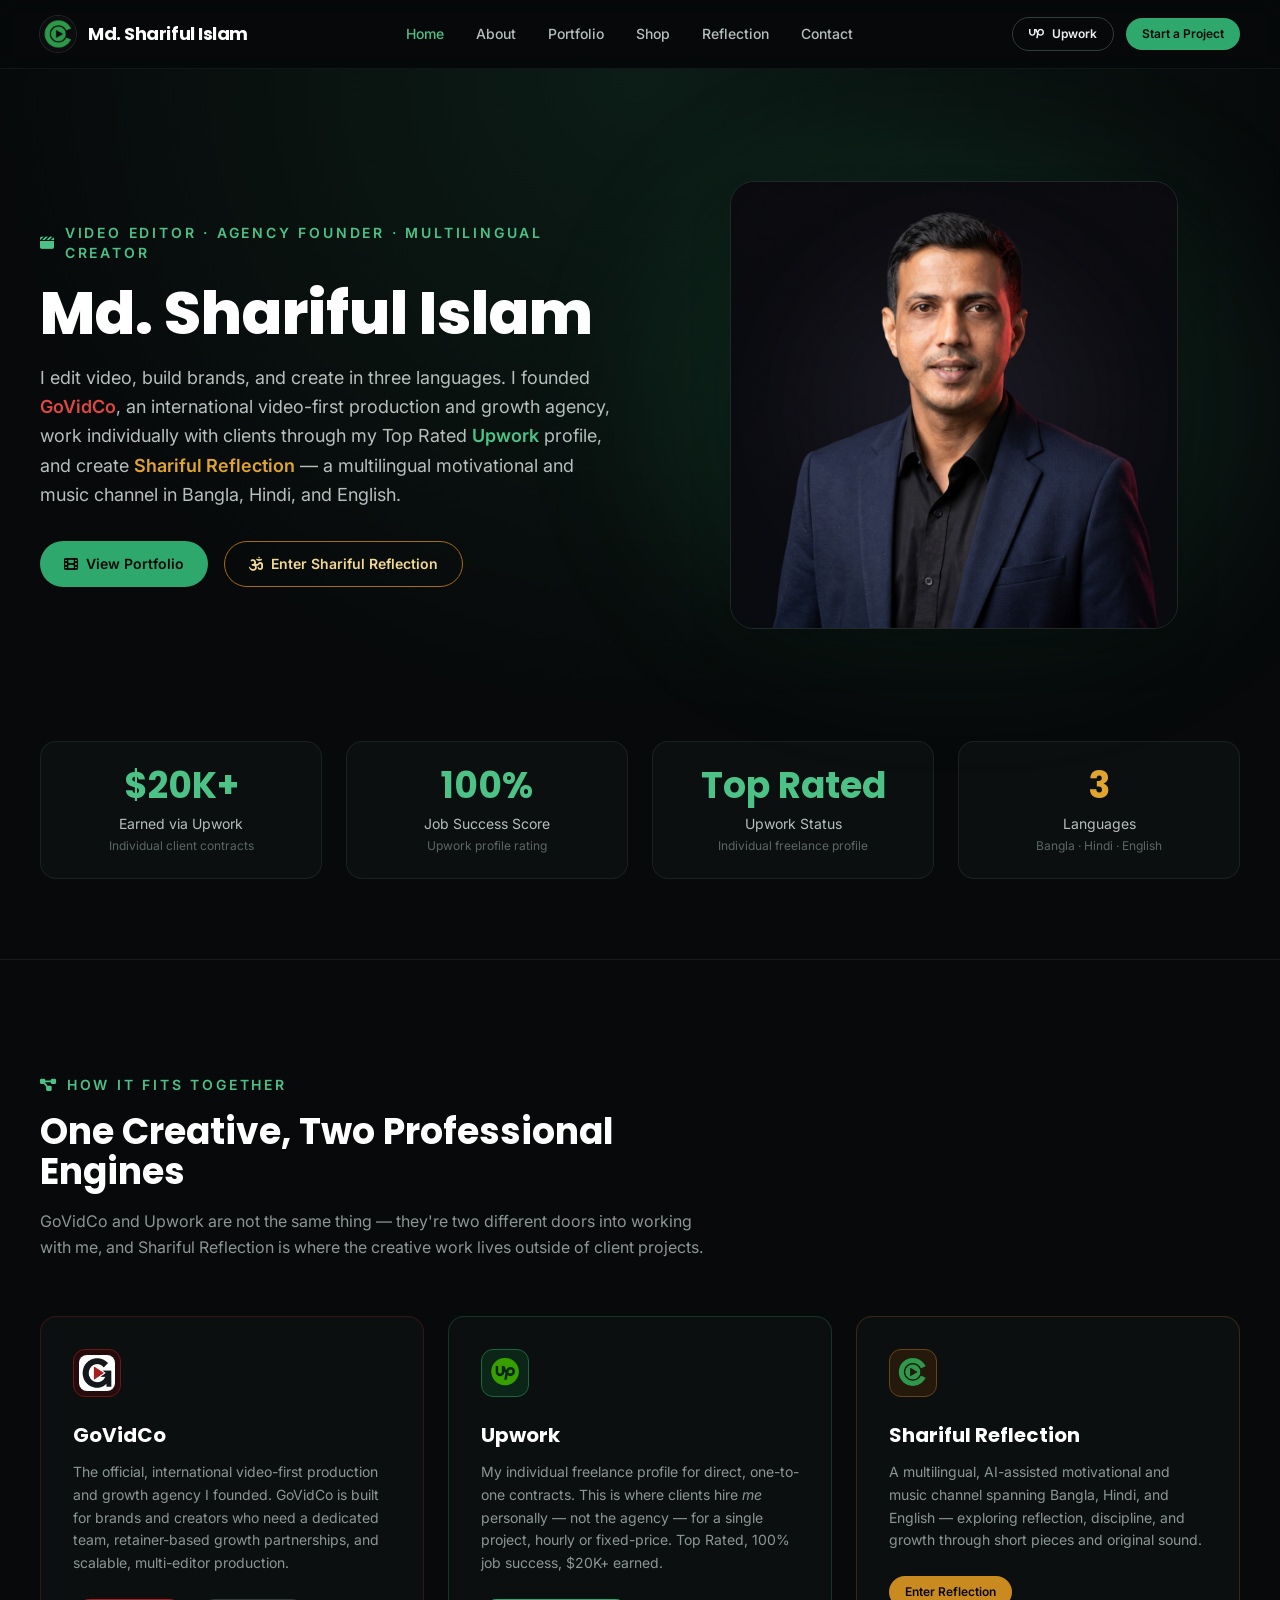
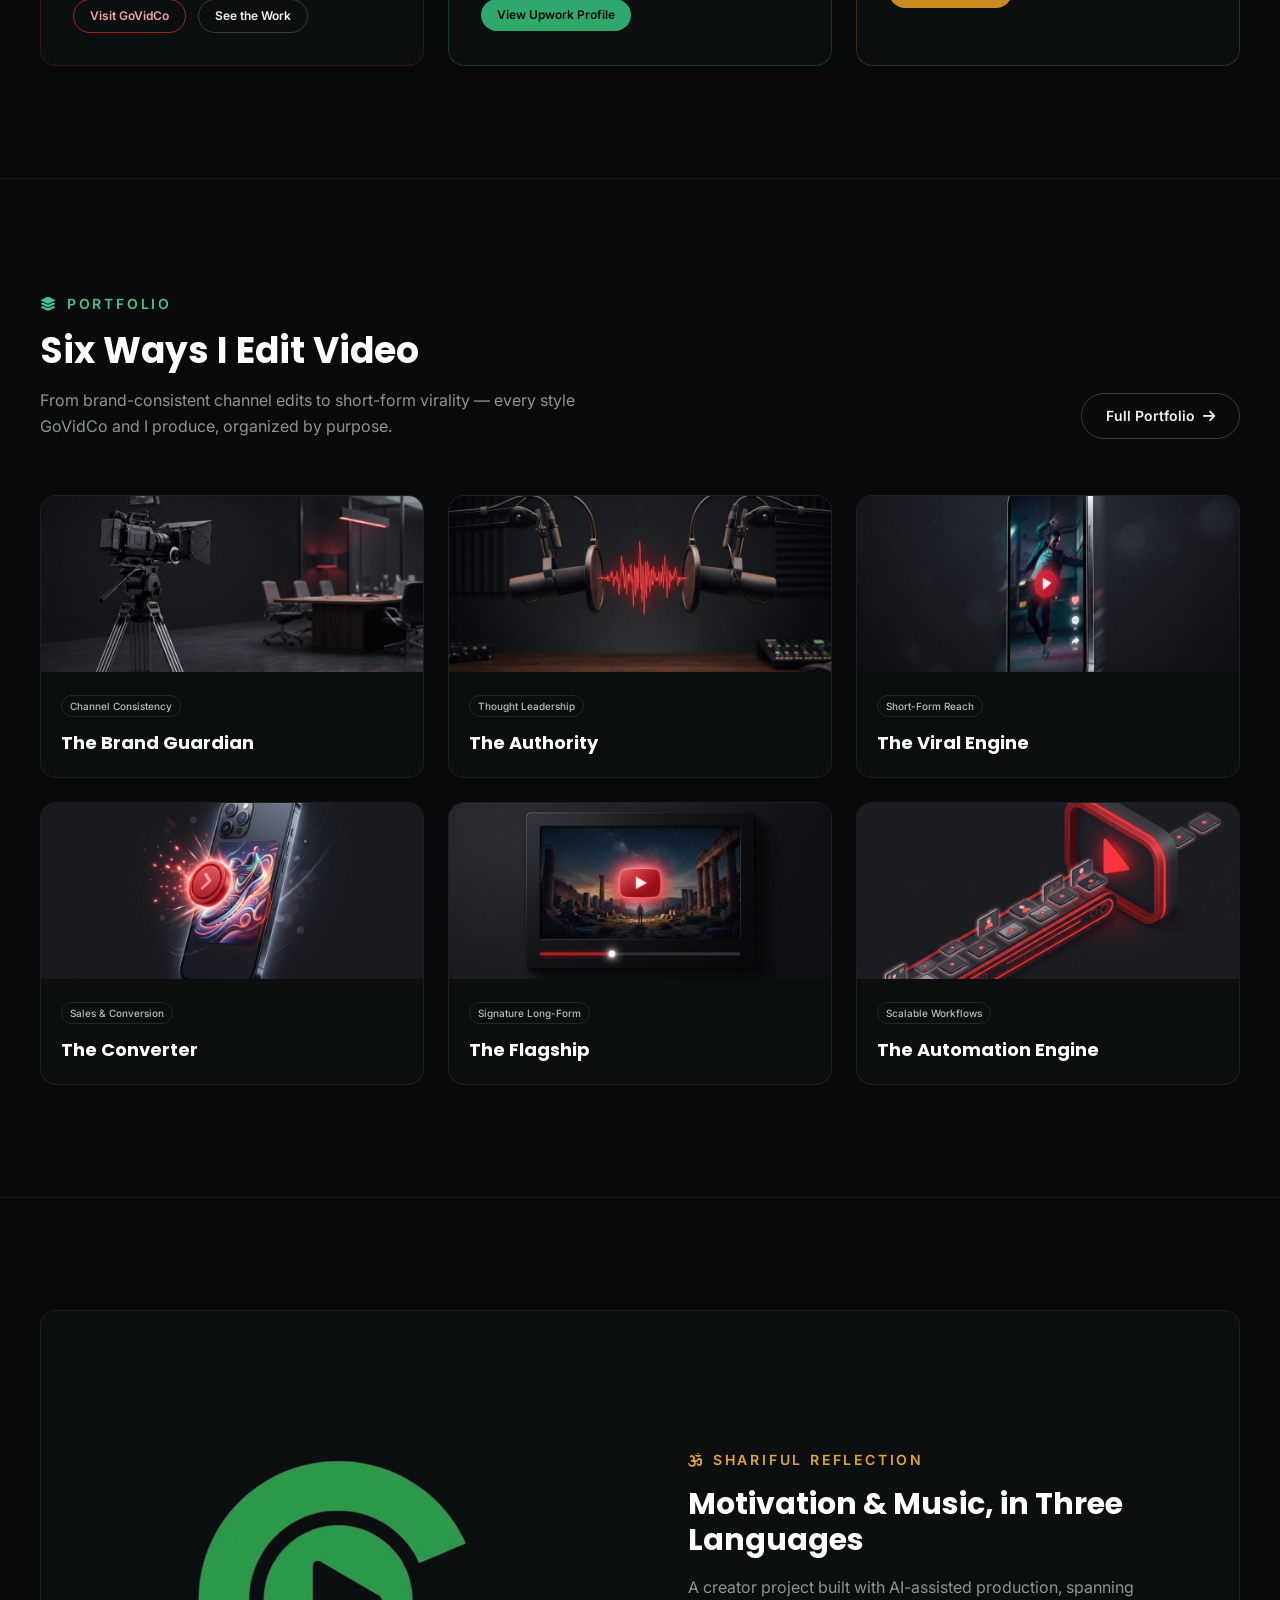
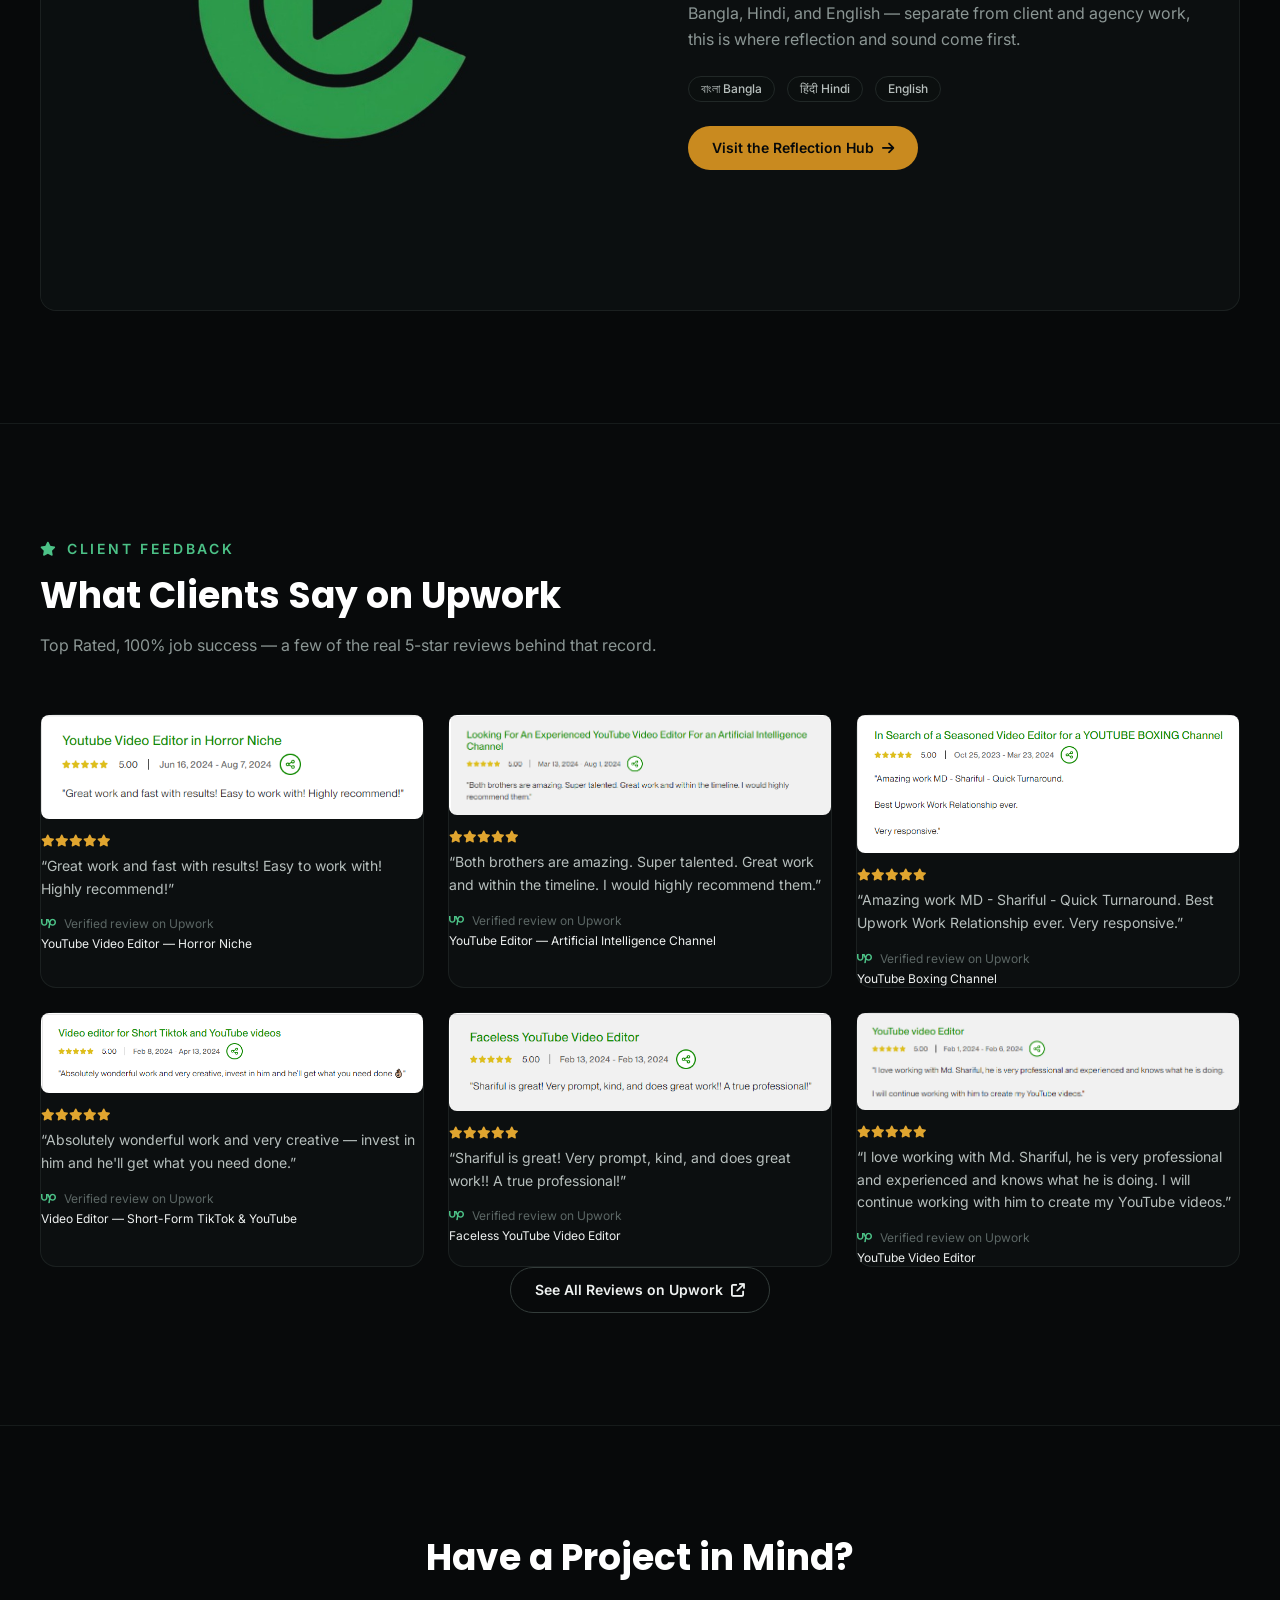
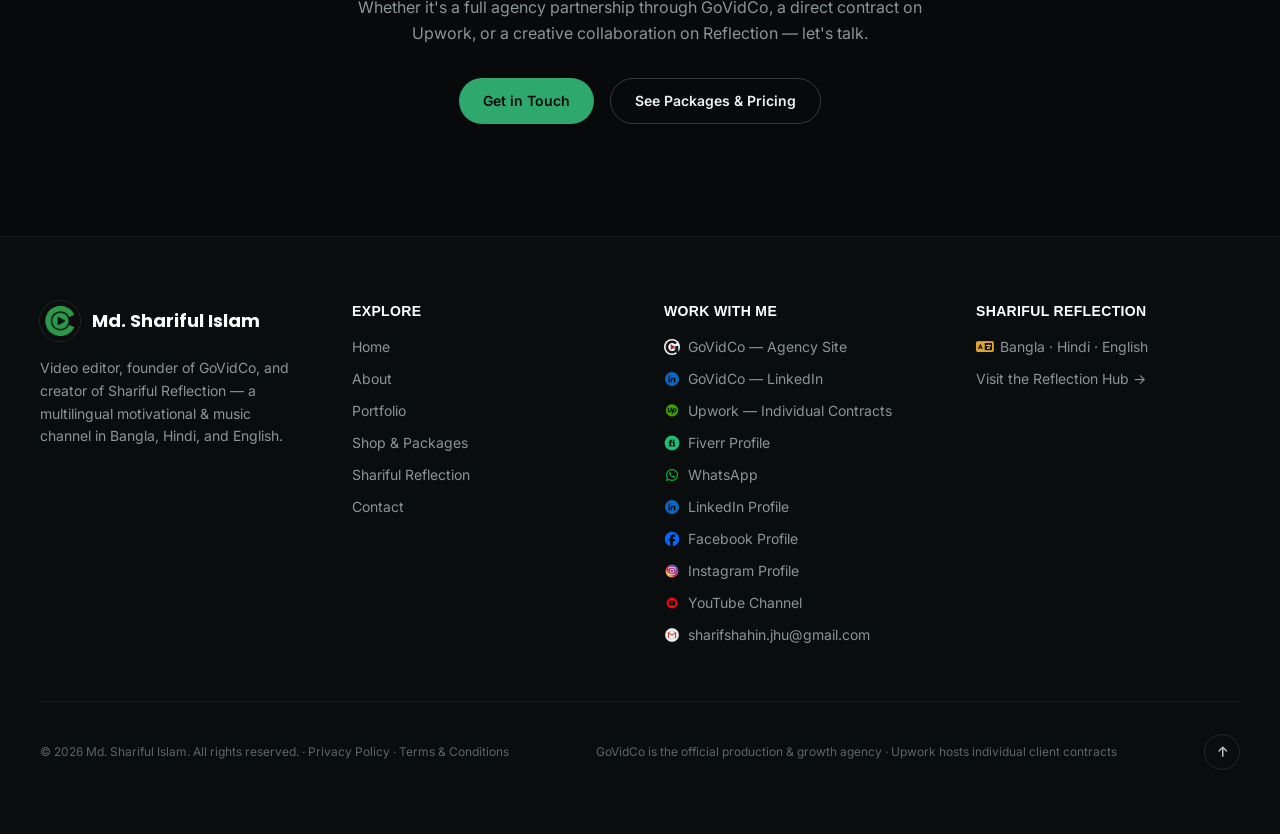
==== index.html @ a2e7eb33 "Initial commit" ====
<!DOCTYPE html>
<html lang="en" class="scroll-smooth">
<head>
<meta charset="UTF-8">
<meta name="viewport" content="width=device-width, initial-scale=1.0">
<title>Md. Shariful Islam &mdash; Video Editor, Founder of GoVidCo &amp; Creator of Shariful Reflection</title>
<meta name="description" content="Md. Shariful Islam is a video editor and founder of GoVidCo, an international video-first production and growth agency. Top Rated on Upwork for individual contracts, and creator of Shariful Reflection, a multilingual motivational and music channel in Bangla, Hindi, and English.">
<link rel="canonical" href="https://sharifulcuts.com/">

<!-- Open Graph -->
<meta property="og:type" content="website">
<meta property="og:title" content="Md. Shariful Islam &mdash; Video Editor, Founder of GoVidCo &amp; Creator of Shariful Reflection">
<meta property="og:description" content="Md. Shariful Islam is a video editor and founder of GoVidCo, an international video-first production and growth agency. Top Rated on Upwork for individual contracts, and creator of Shariful Reflection, a multilingual motivational and music channel in Bangla, Hindi, and English.">
<meta property="og:image" content="https://sharifulcuts.com/assets/img/og-image.jpg">
<meta property="og:url" content="https://sharifulcuts.com/">
<meta property="og:site_name" content="Md. Shariful Islam">

<!-- Twitter -->
<meta name="twitter:card" content="summary_large_image">
<meta name="twitter:title" content="Md. Shariful Islam &mdash; Video Editor, Founder of GoVidCo &amp; Creator of Shariful Reflection">
<meta name="twitter:description" content="Md. Shariful Islam is a video editor and founder of GoVidCo, an international video-first production and growth agency. Top Rated on Upwork for individual contracts, and creator of Shariful Reflection, a multilingual motivational and music channel in Bangla, Hindi, and English.">
<meta name="twitter:image" content="https://sharifulcuts.com/assets/img/og-image.jpg">

<!-- Favicons -->
<link rel="icon" href="assets/img/favicon.ico" sizes="any">
<link rel="icon" type="image/png" sizes="32x32" href="assets/img/favicon-32.png">
<link rel="icon" type="image/png" sizes="192x192" href="assets/img/mark-192.png">
<link rel="apple-touch-icon" sizes="180x180" href="assets/img/apple-touch-icon.png">
<link rel="manifest" href="assets/site.webmanifest">
<meta name="theme-color" content="#07090a">

<!-- Fonts -->
<link rel="preconnect" href="https://fonts.googleapis.com">
<link rel="preconnect" href="https://fonts.gstatic.com" crossorigin>
<link href="https://fonts.googleapis.com/css2?family=Poppins:wght@500;600;700;800&family=Inter:wght@400;500;600;700&family=Hind+Siliguri:wght@400;500;600;700&display=swap" rel="stylesheet">

<!-- Icons -->
<link rel="stylesheet" href="https://cdnjs.cloudflare.com/ajax/libs/font-awesome/6.5.2/css/all.min.css" integrity="sha512-SnH5WK+bZxgPHs44uWIX+LLJAJ9/2PkPKZ5QiAj6Ta86w+fsb2TkcmfRyVX3pv3l4mCWMcE0MP9DXQZKKtSKfQ==" crossorigin="anonymous" referrerpolicy="no-referrer">

<!-- Styles -->
<link rel="stylesheet" href="assets/css/style.css">

<!-- Structured data -->
<script type="application/ld+json">
{
  "@context": "https://schema.org",
  "@type": "Person",
  "name": "Md. Shariful Islam",
  "url": "https://sharifulcuts.com/",
  "image": "https://sharifulcuts.com/assets/img/profile-hero.jpg",
  "jobTitle": "Video Editor & Founder",
  "email": "mailto:sharifshahin.jhu@gmail.com",
  "sameAs": ["https://www.upwork.com/freelancers/~01e389eef945cdf1aa?mp_source=share", "https://govidco.com"],
  "worksFor": {
    "@type": "Organization",
    "name": "GoVidCo",
    "url": "https://govidco.com"
  }
}
</script>
</head>
<body class="">
<header class="sticky top-0 z-50 border-b border-ink-800/80 bg-ink-950/85 backdrop-blur">
  <nav class="container-page flex items-center justify-between py-4">
    <a href="index.html" class="flex items-center gap-3 group">
      <img src="assets/img/mark-nav.png" alt="Md. Shariful Islam mark" class="h-9 w-9 rounded-full ring-1 ring-ink-700 group-hover:ring-brand-400 transition">
      <span class="font-display font-bold text-lg text-white tracking-tight">Md. Shariful Islam</span>
    </a>
    <div class="hidden md:flex items-center gap-8">
        <a href="index.html" class="nav-link-active">Home</a>
        <a href="about.html" class="nav-link">About</a>
        <a href="cuts.html" class="nav-link">Portfolio</a>
        <a href="shop.html" class="nav-link">Shop</a>
        <a href="reflection.html" class="nav-link">Reflection</a>
        <a href="contact.html" class="nav-link">Contact</a>
    </div>
    <div class="hidden md:flex items-center gap-3">
      <a href="https://www.upwork.com/freelancers/~01e389eef945cdf1aa?mp_source=share" target="_blank" rel="noopener noreferrer" class="btn-outline !px-4 !py-2 text-xs">
        <i class="fa-brands fa-upwork"></i> Upwork
      </a>
      <a href="contact.html" class="btn-primary !px-4 !py-2 text-xs">Start a Project</a>
    </div>
    <button id="menu-toggle" type="button" aria-label="Toggle navigation menu" aria-expanded="false" class="md:hidden inline-flex items-center justify-center h-10 w-10 rounded-lg border border-ink-700 text-ink-200 hover:text-white hover:border-brand-400 transition">
      <i class="fa-solid fa-bars" id="menu-icon-open"></i>
      <i class="fa-solid fa-xmark hidden" id="menu-icon-close"></i>
    </button>
  </nav>
  <div id="mobile-menu" class="hidden md:hidden border-t border-ink-800 bg-ink-950 px-4 pb-4 pt-2 space-y-1">
          <a href="index.html" class="block px-4 py-3 rounded-lg bg-ink-800 text-brand-400 font-semibold">Home</a>
          <a href="about.html" class="block px-4 py-3 rounded-lg text-ink-100 hover:bg-ink-800 font-medium">About</a>
          <a href="cuts.html" class="block px-4 py-3 rounded-lg text-ink-100 hover:bg-ink-800 font-medium">Portfolio</a>
          <a href="shop.html" class="block px-4 py-3 rounded-lg text-ink-100 hover:bg-ink-800 font-medium">Shop</a>
          <a href="reflection.html" class="block px-4 py-3 rounded-lg text-ink-100 hover:bg-ink-800 font-medium">Reflection</a>
          <a href="contact.html" class="block px-4 py-3 rounded-lg text-ink-100 hover:bg-ink-800 font-medium">Contact</a>
    <a href="https://www.upwork.com/freelancers/~01e389eef945cdf1aa?mp_source=share" target="_blank" rel="noopener noreferrer" class="block px-4 py-3 rounded-lg text-ink-100 hover:bg-ink-800 font-medium"><i class="fa-brands fa-upwork mr-2"></i>Upwork Profile</a>
  </div>
</header>

<main>

<section class="relative overflow-hidden bg-grid-fade">
  <div class="container-page section-pad grid grid-cols-1 lg:grid-cols-2 gap-14 items-center">
    <div class="fade-up">
      <span class="eyebrow"><i class="fa-solid fa-clapperboard"></i> Video Editor &middot; Agency Founder &middot; Multilingual Creator</span>
      <h1 class="font-display text-4xl sm:text-5xl lg:text-6xl font-extrabold text-white mt-5 leading-tight">Md. Shariful Islam</h1>
      <p class="text-lg text-ink-300 mt-5 max-w-xl leading-relaxed">I edit video, build brands, and create in three languages. I founded <span class="text-crimson-400 font-semibold">GoVidCo</span>, an international video-first production and growth agency, work individually with clients through my Top Rated <span class="text-brand-400 font-semibold">Upwork</span> profile, and create <span class="text-gold-400 font-semibold">Shariful Reflection</span> &mdash; a multilingual motivational and music channel in Bangla, Hindi, and English.</p>
      <div class="flex flex-wrap gap-4 mt-8">
        <a href="cuts.html" class="btn-primary"><i class="fa-solid fa-film"></i> View Portfolio</a>
        <a href="reflection.html" class="btn-gold-outline"><i class="fa-solid fa-om"></i> Enter Shariful Reflection</a>
      </div>
    </div>
    <div class="relative fade-up">
      <div class="absolute -inset-6 bg-brand-500/10 blur-3xl rounded-full"></div>
      <img src="assets/img/profile-hero.jpg" alt="Portrait of Md. Shariful Islam" class="relative rounded-3xl border border-ink-700 w-full max-w-md mx-auto object-cover shadow-2xl">
    </div>
  </div>
  <div class="container-page pb-20">
    <div class="grid grid-cols-2 lg:grid-cols-4 gap-4 sm:gap-6">
      <div class="stat-tile">
  <p class="font-display text-3xl sm:text-4xl font-bold text-brand-400">$20K+</p>
  <p class="text-sm text-ink-300 mt-2">Earned via Upwork</p>
  <p class="text-xs text-ink-500 mt-1">Individual client contracts</p>
</div>
      <div class="stat-tile">
  <p class="font-display text-3xl sm:text-4xl font-bold text-brand-400">100%</p>
  <p class="text-sm text-ink-300 mt-2">Job Success Score</p>
  <p class="text-xs text-ink-500 mt-1">Upwork profile rating</p>
</div>
      <div class="stat-tile">
  <p class="font-display text-3xl sm:text-4xl font-bold text-brand-400">Top Rated</p>
  <p class="text-sm text-ink-300 mt-2">Upwork Status</p>
  <p class="text-xs text-ink-500 mt-1">Individual freelance profile</p>
</div>
      <div class="stat-tile">
  <p class="font-display text-3xl sm:text-4xl font-bold text-gold-400">3</p>
  <p class="text-sm text-ink-300 mt-2">Languages</p>
  <p class="text-xs text-ink-500 mt-1">Bangla &middot; Hindi &middot; English</p>
</div>
    </div>
  </div>
</section>

<section class="section-pad border-t border-ink-800">
  <div class="container-page">
    <div class="max-w-2xl mb-14">
      <span class="eyebrow"><i class="fa-solid fa-diagram-project"></i> How It Fits Together</span>
      <h2 class="font-display text-3xl sm:text-4xl font-bold text-white mt-4">One Creative, Two Professional Engines</h2>
      <p class="text-ink-400 mt-4 leading-relaxed">GoVidCo and Upwork are not the same thing &mdash; they're two different doors into working with me, and Shariful Reflection is where the creative work lives outside of client projects.</p>
    </div>
    <div class="grid grid-cols-1 lg:grid-cols-3 gap-6">
      <div class="card p-8 border-crimson-900/60 hover:border-crimson-600/60 transition">
        <div class="h-12 w-12 rounded-xl bg-crimson-950/70 border border-crimson-800 flex items-center justify-center mb-6 overflow-hidden"><img src="assets/img/icon-govidco.png" alt="GoVidCo" class="h-9 w-9 rounded-lg"></div>
        <h3 class="font-display text-xl font-bold text-white mb-3">GoVidCo</h3>
        <p class="text-sm text-ink-400 leading-relaxed mb-6">The official, international video-first production and growth agency I founded. GoVidCo is built for brands and creators who need a dedicated team, retainer-based growth partnerships, and scalable, multi-editor production.</p>
        <div class="flex flex-wrap gap-3">
          <a href="https://govidco.com" target="_blank" rel="noopener noreferrer" class="btn-crimson-outline !px-4 !py-2 text-xs">Visit GoVidCo</a>
          <a href="cuts.html" class="btn-outline !px-4 !py-2 text-xs">See the Work</a>
        </div>
      </div>
      <div class="card p-8 border-brand-900/60 hover:border-brand-600/60 transition">
        <div class="h-12 w-12 rounded-xl bg-brand-950/70 border border-brand-800 flex items-center justify-center mb-6 overflow-hidden"><img src="assets/img/social/upwork.png" alt="Upwork" class="h-9 w-9"></div>
        <h3 class="font-display text-xl font-bold text-white mb-3">Upwork</h3>
        <p class="text-sm text-ink-400 leading-relaxed mb-6">My individual freelance profile for direct, one-to-one contracts. This is where clients hire <em>me</em> personally &mdash; not the agency &mdash; for a single project, hourly or fixed-price. Top Rated, 100% job success, $20K+ earned.</p>
        <div class="flex flex-wrap gap-3">
          <a href="https://www.upwork.com/freelancers/~01e389eef945cdf1aa?mp_source=share" target="_blank" rel="noopener noreferrer" class="btn-primary !px-4 !py-2 text-xs">View Upwork Profile</a>
        </div>
      </div>
      <div class="card p-8 border-gold-900/60 hover:border-gold-600/60 transition">
        <div class="h-12 w-12 rounded-xl bg-gold-950/70 border border-gold-800 flex items-center justify-center mb-6 overflow-hidden"><img src="assets/img/social/reflection.png" alt="Shariful Reflection" class="h-9 w-9"></div>
        <h3 class="font-display text-xl font-bold text-white mb-3">Shariful Reflection</h3>
        <p class="text-sm text-ink-400 leading-relaxed mb-6">A multilingual, AI-assisted motivational and music channel spanning Bangla, Hindi, and English &mdash; exploring reflection, discipline, and growth through short pieces and original sound.</p>
        <div class="flex flex-wrap gap-3">
          <a href="reflection.html" class="btn-gold !px-4 !py-2 text-xs">Enter Reflection</a>
        </div>
      </div>
    </div>
  </div>
</section>

<section class="section-pad border-t border-ink-800 bg-ink-900/30">
  <div class="container-page">
    <div class="flex flex-col sm:flex-row sm:items-end sm:justify-between gap-6 mb-14">
      <div class="max-w-xl">
        <span class="eyebrow"><i class="fa-solid fa-layer-group"></i> Portfolio</span>
        <h2 class="font-display text-3xl sm:text-4xl font-bold text-white mt-4">Six Ways I Edit Video</h2>
        <p class="text-ink-400 mt-4 leading-relaxed">From brand-consistent channel edits to short-form virality &mdash; every style GoVidCo and I produce, organized by purpose.</p>
      </div>
      <a href="cuts.html" class="btn-outline w-fit">Full Portfolio <i class="fa-solid fa-arrow-right"></i></a>
    </div>
    <div class="grid grid-cols-1 sm:grid-cols-2 lg:grid-cols-3 gap-6">
      <a href="cuts.html#brand-guardian" class="card overflow-hidden group block">
  <div class="overflow-hidden">
    <img src="assets/img/thumb-brand-guardian.jpg" alt="The Brand Guardian" class="w-full h-44 object-cover group-hover:scale-105 transition duration-300" loading="lazy">
  </div>
  <div class="p-5">
    <span class="badge !py-0.5 !px-2 text-[10px] mb-3">Channel Consistency</span>
    <h3 class="font-display text-lg font-bold text-white group-hover:text-brand-400 transition">The Brand Guardian</h3>
  </div>
</a>
<a href="cuts.html#authority" class="card overflow-hidden group block">
  <div class="overflow-hidden">
    <img src="assets/img/thumb-authority.jpg" alt="The Authority" class="w-full h-44 object-cover group-hover:scale-105 transition duration-300" loading="lazy">
  </div>
  <div class="p-5">
    <span class="badge !py-0.5 !px-2 text-[10px] mb-3">Thought Leadership</span>
    <h3 class="font-display text-lg font-bold text-white group-hover:text-brand-400 transition">The Authority</h3>
  </div>
</a>
<a href="cuts.html#viral-engine" class="card overflow-hidden group block">
  <div class="overflow-hidden">
    <img src="assets/img/thumb-viral-engine.jpg" alt="The Viral Engine" class="w-full h-44 object-cover group-hover:scale-105 transition duration-300" loading="lazy">
  </div>
  <div class="p-5">
    <span class="badge !py-0.5 !px-2 text-[10px] mb-3">Short-Form Reach</span>
    <h3 class="font-display text-lg font-bold text-white group-hover:text-brand-400 transition">The Viral Engine</h3>
  </div>
</a>
<a href="cuts.html#converter" class="card overflow-hidden group block">
  <div class="overflow-hidden">
    <img src="assets/img/thumb-converter.jpg" alt="The Converter" class="w-full h-44 object-cover group-hover:scale-105 transition duration-300" loading="lazy">
  </div>
  <div class="p-5">
    <span class="badge !py-0.5 !px-2 text-[10px] mb-3">Sales &amp; Conversion</span>
    <h3 class="font-display text-lg font-bold text-white group-hover:text-brand-400 transition">The Converter</h3>
  </div>
</a>
<a href="cuts.html#flagship" class="card overflow-hidden group block">
  <div class="overflow-hidden">
    <img src="assets/img/thumb-flagship.jpg" alt="The Flagship" class="w-full h-44 object-cover group-hover:scale-105 transition duration-300" loading="lazy">
  </div>
  <div class="p-5">
    <span class="badge !py-0.5 !px-2 text-[10px] mb-3">Signature Long-Form</span>
    <h3 class="font-display text-lg font-bold text-white group-hover:text-brand-400 transition">The Flagship</h3>
  </div>
</a>
<a href="cuts.html#automation-engine" class="card overflow-hidden group block">
  <div class="overflow-hidden">
    <img src="assets/img/thumb-automation-engine.jpg" alt="The Automation Engine" class="w-full h-44 object-cover group-hover:scale-105 transition duration-300" loading="lazy">
  </div>
  <div class="p-5">
    <span class="badge !py-0.5 !px-2 text-[10px] mb-3">Scalable Workflows</span>
    <h3 class="font-display text-lg font-bold text-white group-hover:text-brand-400 transition">The Automation Engine</h3>
  </div>
</a>
    </div>
  </div>
</section>

<section class="section-pad border-t border-ink-800">
  <div class="container-page">
    <div class="card overflow-hidden grid grid-cols-1 lg:grid-cols-2">
      <img src="assets/img/reflection-mark.jpg" alt="Shariful Reflection" class="w-full h-72 lg:h-full object-cover">
      <div class="p-8 sm:p-12 flex flex-col justify-center">
        <span class="eyebrow text-gold-400"><i class="fa-solid fa-om"></i> Shariful Reflection</span>
        <h2 class="font-display text-2xl sm:text-3xl font-bold text-white mt-4 mb-4">Motivation &amp; Music, in Three Languages</h2>
        <p class="text-ink-400 leading-relaxed mb-6">A creator project built with AI-assisted production, spanning Bangla, Hindi, and English &mdash; separate from client and agency work, this is where reflection and sound come first.</p>
        <div class="flex flex-wrap gap-3 mb-6">
          <span class="badge">বাংলা Bangla</span>
          <span class="badge">हिंदी Hindi</span>
          <span class="badge">English</span>
        </div>
        <a href="reflection.html" class="btn-gold w-fit">Visit the Reflection Hub <i class="fa-solid fa-arrow-right"></i></a>
      </div>
    </div>
  </div>
</section>

<section class="section-pad border-t border-ink-800 bg-ink-900/30">
  <div class="container-page">
    <div class="max-w-2xl mb-14">
      <span class="eyebrow"><i class="fa-solid fa-star"></i> Client Feedback</span>
      <h2 class="font-display text-3xl sm:text-4xl font-bold text-white mt-4">What Clients Say on Upwork</h2>
      <p class="text-ink-400 mt-4 leading-relaxed">Top Rated, 100% job success &mdash; a few of the real 5-star reviews behind that record.</p>
    </div>
    <div class="grid grid-cols-1 sm:grid-cols-2 lg:grid-cols-3 gap-6">
      <div class="card p-4">
        <div class="bg-white rounded-lg p-3 h-36 sm:h-40 flex items-center justify-center overflow-hidden">
          <img src="assets/img/reviews/review-horror-niche.png" alt="5-star Upwork review for &quot;YouTube Video Editor in Horror Niche&quot;: Great work and fast with results! Easy to work with! Highly recommend!" class="max-w-full max-h-full object-contain" loading="lazy">
        </div>
        <div class="flex items-center gap-1 text-gold-400 text-xs mt-4 mb-2" aria-label="5 out of 5 stars"><i class="fa-solid fa-star"></i><i class="fa-solid fa-star"></i><i class="fa-solid fa-star"></i><i class="fa-solid fa-star"></i><i class="fa-solid fa-star"></i></div>
        <p class="text-sm text-ink-300 leading-relaxed mb-3">&ldquo;Great work and fast with results! Easy to work with! Highly recommend!&rdquo;</p>
        <p class="flex items-center gap-2 mt-4 text-xs text-ink-500"><i class="fa-brands fa-upwork text-brand-400"></i> Verified review on Upwork</p>
        <p class="text-xs text-ink-600 mt-1">YouTube Video Editor &mdash; Horror Niche</p>
      </div>
      <div class="card p-4">
        <div class="bg-white rounded-lg p-3 h-36 sm:h-40 flex items-center justify-center overflow-hidden">
          <img src="assets/img/reviews/review-ai-channel.png" alt="5-star Upwork review for an AI YouTube channel editing job: Both brothers are amazing, super talented, great work within the timeline." class="max-w-full max-h-full object-contain" loading="lazy">
        </div>
        <div class="flex items-center gap-1 text-gold-400 text-xs mt-4 mb-2" aria-label="5 out of 5 stars"><i class="fa-solid fa-star"></i><i class="fa-solid fa-star"></i><i class="fa-solid fa-star"></i><i class="fa-solid fa-star"></i><i class="fa-solid fa-star"></i></div>
        <p class="text-sm text-ink-300 leading-relaxed mb-3">&ldquo;Both brothers are amazing. Super talented. Great work and within the timeline. I would highly recommend them.&rdquo;</p>
        <p class="flex items-center gap-2 mt-4 text-xs text-ink-500"><i class="fa-brands fa-upwork text-brand-400"></i> Verified review on Upwork</p>
        <p class="text-xs text-ink-600 mt-1">YouTube Editor &mdash; Artificial Intelligence Channel</p>
      </div>
      <div class="card p-4">
        <div class="bg-white rounded-lg p-3 h-36 sm:h-40 flex items-center justify-center overflow-hidden">
          <img src="assets/img/reviews/review-boxing.png" alt="5-star Upwork review for a YouTube boxing channel: Amazing work, quick turnaround, best Upwork work relationship ever, very responsive." class="max-w-full max-h-full object-contain" loading="lazy">
        </div>
        <div class="flex items-center gap-1 text-gold-400 text-xs mt-4 mb-2" aria-label="5 out of 5 stars"><i class="fa-solid fa-star"></i><i class="fa-solid fa-star"></i><i class="fa-solid fa-star"></i><i class="fa-solid fa-star"></i><i class="fa-solid fa-star"></i></div>
        <p class="text-sm text-ink-300 leading-relaxed mb-3">&ldquo;Amazing work MD - Shariful - Quick Turnaround. Best Upwork Work Relationship ever. Very responsive.&rdquo;</p>
        <p class="flex items-center gap-2 mt-4 text-xs text-ink-500"><i class="fa-brands fa-upwork text-brand-400"></i> Verified review on Upwork</p>
        <p class="text-xs text-ink-600 mt-1">YouTube Boxing Channel</p>
      </div>
      <div class="card p-4">
        <div class="bg-white rounded-lg p-3 h-36 sm:h-40 flex items-center justify-center overflow-hidden">
          <img src="assets/img/reviews/review-tiktok-shorts.png" alt="5-star Upwork review for short-form TikTok and YouTube video editing: Absolutely wonderful work and very creative." class="max-w-full max-h-full object-contain" loading="lazy">
        </div>
        <div class="flex items-center gap-1 text-gold-400 text-xs mt-4 mb-2" aria-label="5 out of 5 stars"><i class="fa-solid fa-star"></i><i class="fa-solid fa-star"></i><i class="fa-solid fa-star"></i><i class="fa-solid fa-star"></i><i class="fa-solid fa-star"></i></div>
        <p class="text-sm text-ink-300 leading-relaxed mb-3">&ldquo;Absolutely wonderful work and very creative — invest in him and he'll get what you need done.&rdquo;</p>
        <p class="flex items-center gap-2 mt-4 text-xs text-ink-500"><i class="fa-brands fa-upwork text-brand-400"></i> Verified review on Upwork</p>
        <p class="text-xs text-ink-600 mt-1">Video Editor &mdash; Short-Form TikTok &amp; YouTube</p>
      </div>
      <div class="card p-4">
        <div class="bg-white rounded-lg p-3 h-36 sm:h-40 flex items-center justify-center overflow-hidden">
          <img src="assets/img/reviews/review-faceless.png" alt="5-star Upwork review for a faceless YouTube video editing job: Very prompt, kind, and does great work, a true professional." class="max-w-full max-h-full object-contain" loading="lazy">
        </div>
        <div class="flex items-center gap-1 text-gold-400 text-xs mt-4 mb-2" aria-label="5 out of 5 stars"><i class="fa-solid fa-star"></i><i class="fa-solid fa-star"></i><i class="fa-solid fa-star"></i><i class="fa-solid fa-star"></i><i class="fa-solid fa-star"></i></div>
        <p class="text-sm text-ink-300 leading-relaxed mb-3">&ldquo;Shariful is great! Very prompt, kind, and does great work!! A true professional!&rdquo;</p>
        <p class="flex items-center gap-2 mt-4 text-xs text-ink-500"><i class="fa-brands fa-upwork text-brand-400"></i> Verified review on Upwork</p>
        <p class="text-xs text-ink-600 mt-1">Faceless YouTube Video Editor</p>
      </div>
      <div class="card p-4">
        <div class="bg-white rounded-lg p-3 h-36 sm:h-40 flex items-center justify-center overflow-hidden">
          <img src="assets/img/reviews/review-love-working.png" alt="5-star Upwork review: I love working with Md. Shariful, very professional and experienced, will continue working with him." class="max-w-full max-h-full object-contain" loading="lazy">
        </div>
        <div class="flex items-center gap-1 text-gold-400 text-xs mt-4 mb-2" aria-label="5 out of 5 stars"><i class="fa-solid fa-star"></i><i class="fa-solid fa-star"></i><i class="fa-solid fa-star"></i><i class="fa-solid fa-star"></i><i class="fa-solid fa-star"></i></div>
        <p class="text-sm text-ink-300 leading-relaxed mb-3">&ldquo;I love working with Md. Shariful, he is very professional and experienced and knows what he is doing. I will continue working with him to create my YouTube videos.&rdquo;</p>
        <p class="flex items-center gap-2 mt-4 text-xs text-ink-500"><i class="fa-brands fa-upwork text-brand-400"></i> Verified review on Upwork</p>
        <p class="text-xs text-ink-600 mt-1">YouTube Video Editor</p>
      </div>
    </div>
    <div class="mt-10 text-center">
      <a href="https://www.upwork.com/freelancers/~01e389eef945cdf1aa?mp_source=share" target="_blank" rel="noopener noreferrer" class="btn-outline">See All Reviews on Upwork <i class="fa-solid fa-arrow-up-right-from-square"></i></a>
    </div>
  </div>
</section>

<section class="section-pad border-t border-ink-800">
  <div class="container-page text-center max-w-2xl mx-auto">
    <h2 class="font-display text-3xl sm:text-4xl font-bold text-white mb-4">Have a Project in Mind?</h2>
    <p class="text-ink-400 leading-relaxed mb-8">Whether it's a full agency partnership through GoVidCo, a direct contract on Upwork, or a creative collaboration on Reflection &mdash; let's talk.</p>
    <div class="flex flex-wrap justify-center gap-4">
      <a href="contact.html" class="btn-primary">Get in Touch</a>
      <a href="shop.html" class="btn-outline">See Packages &amp; Pricing</a>
    </div>
  </div>
</section>

</main>
<footer class="border-t border-ink-800 bg-ink-900/60">
  <div class="container-page section-pad !py-16">
    <div class="grid grid-cols-1 md:grid-cols-4 gap-12">
      <div class="md:col-span-1">
        <a href="index.html" class="flex items-center gap-3 mb-4">
          <img src="assets/img/mark-nav.png" alt="Md. Shariful Islam mark" class="h-10 w-10 rounded-full ring-1 ring-ink-700">
          <span class="font-display font-bold text-lg text-white">Md. Shariful Islam</span>
        </a>
        <p class="text-sm text-ink-400 leading-relaxed">Video editor, founder of GoVidCo, and creator of Shariful Reflection &mdash; a multilingual motivational &amp; music channel in Bangla, Hindi, and English.</p>
      </div>
      <div>
        <h4 class="text-sm font-semibold text-white tracking-wide uppercase mb-4">Explore</h4>
        <ul class="space-y-3 text-sm text-ink-400">
          <li><a href="index.html" class="hover:text-brand-400 transition">Home</a></li>
          <li><a href="about.html" class="hover:text-brand-400 transition">About</a></li>
          <li><a href="cuts.html" class="hover:text-brand-400 transition">Portfolio</a></li>
          <li><a href="shop.html" class="hover:text-brand-400 transition">Shop &amp; Packages</a></li>
          <li><a href="reflection.html" class="hover:text-brand-400 transition">Shariful Reflection</a></li>
          <li><a href="contact.html" class="hover:text-brand-400 transition">Contact</a></li>
        </ul>
      </div>
      <div>
        <h4 class="text-sm font-semibold text-white tracking-wide uppercase mb-4">Work With Me</h4>
        <ul class="space-y-3 text-sm text-ink-400">
          <li><a href="https://govidco.com" target="_blank" rel="noopener noreferrer" class="hover:text-crimson-400 transition flex items-center gap-2"><img src="assets/img/icon-govidco.png" alt="GoVidCo" class="w-4 rounded-lg">GoVidCo &mdash; Agency Site</a></li>
          <li><a href="https://www.linkedin.com/company/go-vidco" target="_blank" rel="noopener noreferrer" class="hover:text-crimson-400 transition flex items-center gap-2"><img src="assets/img/social/linkedin.png" alt="LinkedIn" class="w-4">GoVidCo &mdash; LinkedIn</a></li>
          <li><a href="https://www.upwork.com/freelancers/~01e389eef945cdf1aa?mp_source=share" target="_blank" rel="noopener noreferrer" class="hover:text-brand-400 transition flex items-center gap-2"><img src="assets/img/social/upwork.png" alt="Upwork" class="w-4">Upwork &mdash; Individual Contracts</a></li>
          <li><a href="https://www.fiverr.com/sharif_shahin" target="_blank" rel="noopener noreferrer" class="hover:text-brand-400 transition flex items-center gap-2"><img src="assets/img/social/fiverr.png" alt="Fiverr" class="w-4">Fiverr Profile</a></li>
          <li><a href="https://wa.me/8801797861891" target="_blank" rel="noopener noreferrer" class="hover:text-brand-400 transition flex items-center gap-2"><img src="assets/img/social/whatsapp.png" alt="WhatsApp" class="w-4">WhatsApp</a></li>
          <li><a href="https://www.linkedin.com/in/sharif-govidco" target="_blank" rel="noopener noreferrer" class="hover:text-brand-400 transition flex items-center gap-2"><img src="assets/img/social/linkedin.png" alt="LinkedIn" class="w-4">LinkedIn Profile</a></li>
          <li><a href="https://www.facebook.com/md.shariful.islam.377011/" target="_blank" rel="noopener noreferrer" class="hover:text-brand-400 transition flex items-center gap-2"><img src="assets/img/social/facebook.png" alt="Facebook" class="w-4">Facebook Profile</a></li>
          <li><a href="https://www.instagram.com/sharifshahin2025" target="_blank" rel="noopener noreferrer" class="hover:text-brand-400 transition flex items-center gap-2"><img src="assets/img/social/instagram.png" alt="Instagram" class="w-4">Instagram Profile</a></li>
          <li><a href="https://www.youtube.com/@sharifshahin1485" target="_blank" rel="noopener noreferrer" class="hover:text-brand-400 transition flex items-center gap-2"><img src="assets/img/social/youtube.png" alt="YouTube" class="w-4">YouTube Channel</a></li>
          <li><a href="mailto:sharifshahin.jhu@gmail.com" class="hover:text-brand-400 transition flex items-center gap-2"><img src="assets/img/social/gmail.png" alt="Gmail" class="w-4">sharifshahin.jhu@gmail.com</a></li>
        </ul>
      </div>
      <div>
        <h4 class="text-sm font-semibold text-white tracking-wide uppercase mb-4">Shariful Reflection</h4>
        <ul class="space-y-3 text-sm text-ink-400">
          <li class="flex items-center gap-2"><i class="fa-solid fa-language w-4 text-gold-400"></i>Bangla &middot; Hindi &middot; English</li>
          <li><a href="reflection.html" class="hover:text-gold-400 transition">Visit the Reflection Hub &rarr;</a></li>
        </ul>
      </div>
    </div>
    <div class="mt-14 pt-8 border-t border-ink-800 flex flex-col sm:flex-row items-center justify-between gap-4">
      <p class="text-xs text-ink-500">&copy; <span id="year">2026</span> Md. Shariful Islam. All rights reserved. &middot; <a href="privacy.html" class="hover:text-brand-400 transition">Privacy Policy</a> &middot; <a href="terms.html" class="hover:text-brand-400 transition">Terms &amp; Conditions</a></p>
      <div class="flex items-center gap-4 text-ink-500">
        <span class="text-xs">GoVidCo is the official production &amp; growth agency &middot; Upwork hosts individual client contracts</span>
      </div>
      <button id="back-to-top" type="button" aria-label="Back to top" class="h-9 w-9 rounded-full border border-ink-700 flex items-center justify-center text-ink-300 hover:text-brand-400 hover:border-brand-400 transition">
        <i class="fa-solid fa-arrow-up text-xs"></i>
      </button>
    </div>
  </div>
</footer>
<script src="assets/js/main.js"></script>

<!-- Cloudflare Web Analytics: cookie-free, no PII collected.
     Replace YOUR_CF_BEACON_TOKEN below with the token Cloudflare gives you
     after adding this site under Analytics & Logs -> Web Analytics. -->
<script defer src='https://static.cloudflareinsights.com/beacon.min.js' data-cf-beacon='{"token": "YOUR_CF_BEACON_TOKEN"}'></script>

</body>
</html>
---- assets/css/style.css ----
*,:after,:before{--tw-border-spacing-x:0;--tw-border-spacing-y:0;--tw-translate-x:0;--tw-translate-y:0;--tw-rotate:0;--tw-skew-x:0;--tw-skew-y:0;--tw-scale-x:1;--tw-scale-y:1;--tw-pan-x: ;--tw-pan-y: ;--tw-pinch-zoom: ;--tw-scroll-snap-strictness:proximity;--tw-gradient-from-position: ;--tw-gradient-via-position: ;--tw-gradient-to-position: ;--tw-ordinal: ;--tw-slashed-zero: ;--tw-numeric-figure: ;--tw-numeric-spacing: ;--tw-numeric-fraction: ;--tw-ring-inset: ;--tw-ring-offset-width:0px;--tw-ring-offset-color:#fff;--tw-ring-color:rgba(59,130,246,.5);--tw-ring-offset-shadow:0 0 #0000;--tw-ring-shadow:0 0 #0000;--tw-shadow:0 0 #0000;--tw-shadow-colored:0 0 #0000;--tw-blur: ;--tw-brightness: ;--tw-contrast: ;--tw-grayscale: ;--tw-hue-rotate: ;--tw-invert: ;--tw-saturate: ;--tw-sepia: ;--tw-drop-shadow: ;--tw-backdrop-blur: ;--tw-backdrop-brightness: ;--tw-backdrop-contrast: ;--tw-backdrop-grayscale: ;--tw-backdrop-hue-rotate: ;--tw-backdrop-invert: ;--tw-backdrop-opacity: ;--tw-backdrop-saturate: ;--tw-backdrop-sepia: ;--tw-contain-size: ;--tw-contain-layout: ;--tw-contain-paint: ;--tw-contain-style: }::backdrop{--tw-border-spacing-x:0;--tw-border-spacing-y:0;--tw-translate-x:0;--tw-translate-y:0;--tw-rotate:0;--tw-skew-x:0;--tw-skew-y:0;--tw-scale-x:1;--tw-scale-y:1;--tw-pan-x: ;--tw-pan-y: ;--tw-pinch-zoom: ;--tw-scroll-snap-strictness:proximity;--tw-gradient-from-position: ;--tw-gradient-via-position: ;--tw-gradient-to-position: ;--tw-ordinal: ;--tw-slashed-zero: ;--tw-numeric-figure: ;--tw-numeric-spacing: ;--tw-numeric-fraction: ;--tw-ring-inset: ;--tw-ring-offset-width:0px;--tw-ring-offset-color:#fff;--tw-ring-color:rgba(59,130,246,.5);--tw-ring-offset-shadow:0 0 #0000;--tw-ring-shadow:0 0 #0000;--tw-shadow:0 0 #0000;--tw-shadow-colored:0 0 #0000;--tw-blur: ;--tw-brightness: ;--tw-contrast: ;--tw-grayscale: ;--tw-hue-rotate: ;--tw-invert: ;--tw-saturate: ;--tw-sepia: ;--tw-drop-shadow: ;--tw-backdrop-blur: ;--tw-backdrop-brightness: ;--tw-backdrop-contrast: ;--tw-backdrop-grayscale: ;--tw-backdrop-hue-rotate: ;--tw-backdrop-invert: ;--tw-backdrop-opacity: ;--tw-backdrop-saturate: ;--tw-backdrop-sepia: ;--tw-contain-size: ;--tw-contain-layout: ;--tw-contain-paint: ;--tw-contain-style: }/*! tailwindcss v3.4.19 | MIT License | https://tailwindcss.com*/*,:after,:before{box-sizing:border-box;border:0 solid #e5e7eb}:after,:before{--tw-content:""}:host,html{line-height:1.5;-webkit-text-size-adjust:100%;-moz-tab-size:4;-o-tab-size:4;tab-size:4;font-family:Inter,sans-serif;font-feature-settings:normal;font-variation-settings:normal;-webkit-tap-highlight-color:transparent}body{margin:0;line-height:inherit}hr{height:0;color:inherit;border-top-width:1px}abbr:where([title]){-webkit-text-decoration:underline dotted;text-decoration:underline dotted}h1,h2,h3,h4,h5,h6{font-size:inherit;font-weight:inherit}a{color:inherit;text-decoration:inherit}b,strong{font-weight:bolder}code,kbd,pre,samp{font-family:ui-monospace,SFMono-Regular,Menlo,Monaco,Consolas,Liberation Mono,Courier New,monospace;font-feature-settings:normal;font-variation-settings:normal;font-size:1em}small{font-size:80%}sub,sup{font-size:75%;line-height:0;position:relative;vertical-align:baseline}sub{bottom:-.25em}sup{top:-.5em}table{text-indent:0;border-color:inherit;border-collapse:collapse}button,input,optgroup,select,textarea{font-family:inherit;font-feature-settings:inherit;font-variation-settings:inherit;font-size:100%;font-weight:inherit;line-height:inherit;letter-spacing:inherit;color:inherit;margin:0;padding:0}button,select{text-transform:none}button,input:where([type=button]),input:where([type=reset]),input:where([type=submit]){-webkit-appearance:button;background-color:transparent;background-image:none}:-moz-focusring{outline:auto}:-moz-ui-invalid{box-shadow:none}progress{vertical-align:baseline}::-webkit-inner-spin-button,::-webkit-outer-spin-button{height:auto}[type=search]{-webkit-appearance:textfield;outline-offset:-2px}::-webkit-search-decoration{-webkit-appearance:none}::-webkit-file-upload-button{-webkit-appearance:button;font:inherit}summary{display:list-item}blockquote,dd,dl,figure,h1,h2,h3,h4,h5,h6,hr,p,pre{margin:0}fieldset{margin:0}fieldset,legend{padding:0}menu,ol,ul{list-style:none;margin:0;padding:0}dialog{padding:0}textarea{resize:vertical}input::-moz-placeholder,textarea::-moz-placeholder{opacity:1;color:#9ca3af}input::placeholder,textarea::placeholder{opacity:1;color:#9ca3af}[role=button],button{cursor:pointer}:disabled{cursor:default}audio,canvas,embed,iframe,img,object,svg,video{display:block;vertical-align:middle}img,video{max-width:100%;height:auto}[hidden]:where(:not([hidden=until-found])){display:none}html{scroll-behavior:smooth}body{--tw-bg-opacity:1;background-color:rgb(7 9 10/var(--tw-bg-opacity,1));font-family:Inter,sans-serif;--tw-text-opacity:1;color:rgb(238 241 240/var(--tw-text-opacity,1));-webkit-font-smoothing:antialiased;-moz-osx-font-smoothing:grayscale}h1,h2,h3,h4,h5{font-family:'"Poppins"',sans-serif}::-moz-selection{background-color:rgba(46,168,109,.3);--tw-text-opacity:1;color:rgb(255 255 255/var(--tw-text-opacity,1))}::selection{background-color:rgba(46,168,109,.3);--tw-text-opacity:1;color:rgb(255 255 255/var(--tw-text-opacity,1))}.container-page{margin-left:auto;margin-right:auto;max-width:80rem;padding-left:1.5rem;padding-right:1.5rem}@media (min-width:640px){.container-page{padding-left:2rem;padding-right:2rem}}@media (min-width:1024px){.container-page{padding-left:2.5rem;padding-right:2.5rem}}.section-pad{padding-top:5rem;padding-bottom:5rem}@media (min-width:640px){.section-pad{padding-top:7rem;padding-bottom:7rem}}.eyebrow{display:inline-flex;align-items:center;gap:.5rem;font-size:.75rem;line-height:1rem;font-weight:600;text-transform:uppercase;letter-spacing:.2em;--tw-text-opacity:1;color:rgb(76 194 135/var(--tw-text-opacity,1))}@media (min-width:640px){.eyebrow{font-size:.875rem;line-height:1.25rem}}.card{border-radius:1rem;border-width:1px;border-color:rgba(33,40,39,.7);--tw-bg-opacity:1;background-color:rgb(12 15 16/var(--tw-bg-opacity,1))}.btn{display:inline-flex;align-items:center;justify-content:center;gap:.5rem;border-radius:9999px;padding:.75rem 1.5rem;font-size:.875rem;line-height:1.25rem;font-weight:600;transition-property:all;transition-timing-function:cubic-bezier(.4,0,.2,1);transition-duration:.2s}.btn:focus{outline:2px solid transparent;outline-offset:2px}.btn:focus-visible{--tw-ring-offset-shadow:var(--tw-ring-inset) 0 0 0 var(--tw-ring-offset-width) var(--tw-ring-offset-color);--tw-ring-shadow:var(--tw-ring-inset) 0 0 0 calc(2px + var(--tw-ring-offset-width)) var(--tw-ring-color);box-shadow:var(--tw-ring-offset-shadow),var(--tw-ring-shadow),var(--tw-shadow,0 0 #0000);--tw-ring-offset-width:2px;--tw-ring-offset-color:#07090a}.btn-primary{display:inline-flex;align-items:center;justify-content:center;gap:.5rem;border-radius:9999px;padding:.75rem 1.5rem;font-size:.875rem;line-height:1.25rem;font-weight:600;transition-property:all;transition-timing-function:cubic-bezier(.4,0,.2,1);transition-duration:.2s}.btn-primary:focus{outline:2px solid transparent;outline-offset:2px}.btn-primary:focus-visible{--tw-ring-offset-shadow:var(--tw-ring-inset) 0 0 0 var(--tw-ring-offset-width) var(--tw-ring-offset-color);--tw-ring-shadow:var(--tw-ring-inset) 0 0 0 calc(2px + var(--tw-ring-offset-width)) var(--tw-ring-color);box-shadow:var(--tw-ring-offset-shadow),var(--tw-ring-shadow),var(--tw-shadow,0 0 #0000);--tw-ring-offset-width:2px;--tw-ring-offset-color:#07090a}.btn-primary{--tw-bg-opacity:1;background-color:rgb(46 168 109/var(--tw-bg-opacity,1));--tw-text-opacity:1;color:rgb(7 9 10/var(--tw-text-opacity,1))}.btn-primary:hover{--tw-bg-opacity:1;background-color:rgb(76 194 135/var(--tw-bg-opacity,1));--tw-shadow:0 0 40px -8px rgba(46,168,109,.45);--tw-shadow-colored:0 0 40px -8px var(--tw-shadow-color);box-shadow:var(--tw-ring-offset-shadow,0 0 #0000),var(--tw-ring-shadow,0 0 #0000),var(--tw-shadow)}.btn-primary:focus-visible{--tw-ring-opacity:1;--tw-ring-color:rgb(76 194 135/var(--tw-ring-opacity,1))}.btn-outline{display:inline-flex;align-items:center;justify-content:center;gap:.5rem;border-radius:9999px;padding:.75rem 1.5rem;font-size:.875rem;line-height:1.25rem;font-weight:600;transition-property:all;transition-timing-function:cubic-bezier(.4,0,.2,1);transition-duration:.2s}.btn-outline:focus{outline:2px solid transparent;outline-offset:2px}.btn-outline:focus-visible{--tw-ring-offset-shadow:var(--tw-ring-inset) 0 0 0 var(--tw-ring-offset-width) var(--tw-ring-offset-color);--tw-ring-shadow:var(--tw-ring-inset) 0 0 0 calc(2px + var(--tw-ring-offset-width)) var(--tw-ring-color);box-shadow:var(--tw-ring-offset-shadow),var(--tw-ring-shadow),var(--tw-shadow,0 0 #0000);--tw-ring-offset-width:2px;--tw-ring-offset-color:#07090a}.btn-outline{border-width:1px;border-color:rgb(51 60 58/var(--tw-border-opacity,1));color:rgb(238 241 240/var(--tw-text-opacity,1))}.btn-outline,.btn-outline:hover{--tw-border-opacity:1;--tw-text-opacity:1}.btn-outline:hover{border-color:rgb(76 194 135/var(--tw-border-opacity,1));color:rgb(126 218 168/var(--tw-text-opacity,1))}.btn-outline:focus-visible{--tw-ring-opacity:1;--tw-ring-color:rgb(76 194 135/var(--tw-ring-opacity,1))}.btn-crimson{display:inline-flex;align-items:center;justify-content:center;gap:.5rem;border-radius:9999px;padding:.75rem 1.5rem;font-size:.875rem;line-height:1.25rem;font-weight:600;transition-property:all;transition-timing-function:cubic-bezier(.4,0,.2,1);transition-duration:.2s}.btn-crimson:focus{outline:2px solid transparent;outline-offset:2px}.btn-crimson:focus-visible{--tw-ring-offset-shadow:var(--tw-ring-inset) 0 0 0 var(--tw-ring-offset-width) var(--tw-ring-offset-color);--tw-ring-shadow:var(--tw-ring-inset) 0 0 0 calc(2px + var(--tw-ring-offset-width)) var(--tw-ring-color);box-shadow:var(--tw-ring-offset-shadow),var(--tw-ring-shadow),var(--tw-shadow,0 0 #0000);--tw-ring-offset-width:2px;--tw-ring-offset-color:#07090a}.btn-crimson{--tw-bg-opacity:1;background-color:rgb(198 43 40/var(--tw-bg-opacity,1));--tw-text-opacity:1;color:rgb(255 255 255/var(--tw-text-opacity,1))}.btn-crimson:hover{--tw-bg-opacity:1;background-color:rgb(221 71 68/var(--tw-bg-opacity,1));--tw-shadow:0 0 40px -8px rgba(198,43,40,.45);--tw-shadow-colored:0 0 40px -8px var(--tw-shadow-color);box-shadow:var(--tw-ring-offset-shadow,0 0 #0000),var(--tw-ring-shadow,0 0 #0000),var(--tw-shadow)}.btn-crimson:focus-visible{--tw-ring-opacity:1;--tw-ring-color:rgb(221 71 68/var(--tw-ring-opacity,1))}.btn-crimson-outline{display:inline-flex;align-items:center;justify-content:center;gap:.5rem;border-radius:9999px;padding:.75rem 1.5rem;font-size:.875rem;line-height:1.25rem;font-weight:600;transition-property:all;transition-timing-function:cubic-bezier(.4,0,.2,1);transition-duration:.2s}.btn-crimson-outline:focus{outline:2px solid transparent;outline-offset:2px}.btn-crimson-outline:focus-visible{--tw-ring-offset-shadow:var(--tw-ring-inset) 0 0 0 var(--tw-ring-offset-width) var(--tw-ring-offset-color);--tw-ring-shadow:var(--tw-ring-inset) 0 0 0 calc(2px + var(--tw-ring-offset-width)) var(--tw-ring-color);box-shadow:var(--tw-ring-offset-shadow),var(--tw-ring-shadow),var(--tw-shadow,0 0 #0000);--tw-ring-offset-width:2px;--tw-ring-offset-color:#07090a}.btn-crimson-outline{border-width:1px;--tw-border-opacity:1;border-color:rgb(168 32 29/var(--tw-border-opacity,1));--tw-text-opacity:1;color:rgb(243 163 161/var(--tw-text-opacity,1))}.btn-crimson-outline:hover{--tw-border-opacity:1;border-color:rgb(221 71 68/var(--tw-border-opacity,1));background-color:rgba(47,10,9,.6)}.btn-crimson-outline:focus-visible{--tw-ring-opacity:1;--tw-ring-color:rgb(221 71 68/var(--tw-ring-opacity,1))}.btn-gold{display:inline-flex;align-items:center;justify-content:center;gap:.5rem;border-radius:9999px;padding:.75rem 1.5rem;font-size:.875rem;line-height:1.25rem;font-weight:600;transition-property:all;transition-timing-function:cubic-bezier(.4,0,.2,1);transition-duration:.2s}.btn-gold:focus{outline:2px solid transparent;outline-offset:2px}.btn-gold:focus-visible{--tw-ring-offset-shadow:var(--tw-ring-inset) 0 0 0 var(--tw-ring-offset-width) var(--tw-ring-offset-color);--tw-ring-shadow:var(--tw-ring-inset) 0 0 0 calc(2px + var(--tw-ring-offset-width)) var(--tw-ring-color);box-shadow:var(--tw-ring-offset-shadow),var(--tw-ring-shadow),var(--tw-shadow,0 0 #0000);--tw-ring-offset-width:2px;--tw-ring-offset-color:#07090a}.btn-gold{--tw-bg-opacity:1;background-color:rgb(201 138 31/var(--tw-bg-opacity,1));--tw-text-opacity:1;color:rgb(7 9 10/var(--tw-text-opacity,1))}.btn-gold:hover{--tw-bg-opacity:1;background-color:rgb(224 165 47/var(--tw-bg-opacity,1));--tw-shadow:0 0 40px -8px rgba(201,138,31,.45);--tw-shadow-colored:0 0 40px -8px var(--tw-shadow-color);box-shadow:var(--tw-ring-offset-shadow,0 0 #0000),var(--tw-ring-shadow,0 0 #0000),var(--tw-shadow)}.btn-gold:focus-visible{--tw-ring-opacity:1;--tw-ring-color:rgb(224 165 47/var(--tw-ring-opacity,1))}.btn-gold-outline{display:inline-flex;align-items:center;justify-content:center;gap:.5rem;border-radius:9999px;padding:.75rem 1.5rem;font-size:.875rem;line-height:1.25rem;font-weight:600;transition-property:all;transition-timing-function:cubic-bezier(.4,0,.2,1);transition-duration:.2s}.btn-gold-outline:focus{outline:2px solid transparent;outline-offset:2px}.btn-gold-outline:focus-visible{--tw-ring-offset-shadow:var(--tw-ring-inset) 0 0 0 var(--tw-ring-offset-width) var(--tw-ring-offset-color);--tw-ring-shadow:var(--tw-ring-inset) 0 0 0 calc(2px + var(--tw-ring-offset-width)) var(--tw-ring-color);box-shadow:var(--tw-ring-offset-shadow),var(--tw-ring-shadow),var(--tw-shadow,0 0 #0000);--tw-ring-offset-width:2px;--tw-ring-offset-color:#07090a}.btn-gold-outline{border-width:1px;--tw-border-opacity:1;border-color:rgb(166 108 24/var(--tw-border-opacity,1));--tw-text-opacity:1;color:rgb(242 216 145/var(--tw-text-opacity,1))}.btn-gold-outline:hover{--tw-border-opacity:1;border-color:rgb(224 165 47/var(--tw-border-opacity,1));background-color:rgba(48,30,11,.6)}.btn-gold-outline:focus-visible{--tw-ring-opacity:1;--tw-ring-color:rgb(224 165 47/var(--tw-ring-opacity,1))}.nav-link{font-size:.875rem;line-height:1.25rem;font-weight:500;--tw-text-opacity:1;color:rgb(183 191 189/var(--tw-text-opacity,1));transition-property:color,background-color,border-color,text-decoration-color,fill,stroke;transition-timing-function:cubic-bezier(.4,0,.2,1);transition-duration:.15s}.nav-link:hover{--tw-text-opacity:1;color:rgb(255 255 255/var(--tw-text-opacity,1))}.nav-link-active{font-size:.875rem;line-height:1.25rem;font-weight:500;--tw-text-opacity:1;color:rgb(76 194 135/var(--tw-text-opacity,1))}.badge{display:inline-flex;align-items:center;gap:.375rem;border-radius:9999px;border-width:1px;--tw-border-opacity:1;border-color:rgb(33 40 39/var(--tw-border-opacity,1));background-color:rgba(12,15,16,.8);padding:.25rem .75rem;font-size:.75rem;line-height:1rem;font-weight:500;--tw-text-opacity:1;color:rgb(183 191 189/var(--tw-text-opacity,1))}.stat-tile{border-radius:1rem;border-width:1px;border-color:rgba(33,40,39,.7);--tw-bg-opacity:1;background-color:rgb(12 15 16/var(--tw-bg-opacity,1));padding:1.5rem;text-align:center}.fade-up{animation:fadeUp .7s ease both}@keyframes fadeUp{0%{opacity:0;transform:translateY(16px)}to{opacity:1;transform:translateY(0)}}.absolute{position:absolute}.relative{position:relative}.sticky{position:sticky}.-inset-6{inset:-1.5rem}.-left-\[15px\]{left:-15px}.-top-3{top:-.75rem}.left-8{left:2rem}.top-0{top:0}.z-50{z-index:50}.order-1{order:1}.order-2{order:2}.mx-auto{margin-left:auto;margin-right:auto}.mb-10{margin-bottom:2.5rem}.mb-12{margin-bottom:3rem}.mb-14{margin-bottom:3.5rem}.mb-2{margin-bottom:.5rem}.mb-3{margin-bottom:.75rem}.mb-4{margin-bottom:1rem}.mb-5{margin-bottom:1.25rem}.mb-6{margin-bottom:1.5rem}.mb-8{margin-bottom:2rem}.mr-2{margin-right:.5rem}.mt-1{margin-top:.25rem}.mt-14{margin-top:3.5rem}.mt-2{margin-top:.5rem}.mt-3{margin-top:.75rem}.mt-4{margin-top:1rem}.mt-5{margin-top:1.25rem}.mt-6{margin-top:1.5rem}.mt-8{margin-top:2rem}.block{display:block}.flex{display:flex}.inline-flex{display:inline-flex}.grid{display:grid}.hidden{display:none}.h-10{height:2.5rem}.h-12{height:3rem}.h-16{height:4rem}.h-44{height:11rem}.h-6{height:1.5rem}.h-64{height:16rem}.h-7{height:1.75rem}.h-72{height:18rem}.h-9{height:2.25rem}.min-h-\[70vh\]{min-height:70vh}.w-10{width:2.5rem}.w-12{width:3rem}.w-16{width:4rem}.w-4{width:1rem}.w-7{width:1.75rem}.w-9{width:2.25rem}.w-fit{width:-moz-fit-content;width:fit-content}.w-full{width:100%}.max-w-2xl{max-width:42rem}.max-w-3xl{max-width:48rem}.max-w-4xl{max-width:56rem}.max-w-md{max-width:28rem}.max-w-xl{max-width:36rem}.flex-1{flex:1 1 0%}.shrink-0{flex-shrink:0}.cursor-not-allowed{cursor:not-allowed}.scroll-mt-28{scroll-margin-top:7rem}.grid-cols-1{grid-template-columns:repeat(1,minmax(0,1fr))}.grid-cols-2{grid-template-columns:repeat(2,minmax(0,1fr))}.flex-col{flex-direction:column}.flex-wrap{flex-wrap:wrap}.items-start{align-items:flex-start}.items-center{align-items:center}.items-stretch{align-items:stretch}.justify-center{justify-content:center}.justify-between{justify-content:space-between}.gap-12{gap:3rem}.gap-14{gap:3.5rem}.gap-2{gap:.5rem}.gap-3{gap:.75rem}.gap-4{gap:1rem}.gap-5{gap:1.25rem}.gap-6{gap:1.5rem}.gap-8{gap:2rem}.space-y-1>:not([hidden])~:not([hidden]){--tw-space-y-reverse:0;margin-top:calc(.25rem*(1 - var(--tw-space-y-reverse)));margin-bottom:calc(.25rem*var(--tw-space-y-reverse))}.space-y-2>:not([hidden])~:not([hidden]){--tw-space-y-reverse:0;margin-top:calc(.5rem*(1 - var(--tw-space-y-reverse)));margin-bottom:calc(.5rem*var(--tw-space-y-reverse))}.space-y-3>:not([hidden])~:not([hidden]){--tw-space-y-reverse:0;margin-top:calc(.75rem*(1 - var(--tw-space-y-reverse)));margin-bottom:calc(.75rem*var(--tw-space-y-reverse))}.space-y-4>:not([hidden])~:not([hidden]){--tw-space-y-reverse:0;margin-top:calc(1rem*(1 - var(--tw-space-y-reverse)));margin-bottom:calc(1rem*var(--tw-space-y-reverse))}.space-y-5>:not([hidden])~:not([hidden]){--tw-space-y-reverse:0;margin-top:calc(1.25rem*(1 - var(--tw-space-y-reverse)));margin-bottom:calc(1.25rem*var(--tw-space-y-reverse))}.space-y-6>:not([hidden])~:not([hidden]){--tw-space-y-reverse:0;margin-top:calc(1.5rem*(1 - var(--tw-space-y-reverse)));margin-bottom:calc(1.5rem*var(--tw-space-y-reverse))}.overflow-hidden{overflow:hidden}.scroll-smooth{scroll-behavior:smooth}.rounded-3xl{border-radius:1.5rem}.rounded-full{border-radius:9999px}.rounded-lg{border-radius:.5rem}.rounded-xl{border-radius:.75rem}.border{border-width:1px}.border-b{border-bottom-width:1px}.border-l{border-left-width:1px}.border-t{border-top-width:1px}.\!border-crimson-600{--tw-border-opacity:1!important;border-color:rgb(168 32 29/var(--tw-border-opacity,1))!important}.border-brand-500{--tw-border-opacity:1;border-color:rgb(46 168 109/var(--tw-border-opacity,1))}.border-brand-800{--tw-border-opacity:1;border-color:rgb(25 103 60/var(--tw-border-opacity,1))}.border-brand-900\/60{border-color:rgba(21,84,51,.6)}.border-crimson-500\/70{border-color:rgba(198,43,40,.7)}.border-crimson-800{--tw-border-opacity:1;border-color:rgb(107 25 23/var(--tw-border-opacity,1))}.border-crimson-900\/60{border-color:rgba(89,24,23,.6)}.border-gold-800{--tw-border-opacity:1;border-color:rgb(104 67 24/var(--tw-border-opacity,1))}.border-gold-900\/60{border-color:rgba(87,57,24,.6)}.border-ink-700{--tw-border-opacity:1;border-color:rgb(33 40 39/var(--tw-border-opacity,1))}.border-ink-700\/70{border-color:rgba(33,40,39,.7)}.border-ink-800{--tw-border-opacity:1;border-color:rgb(22 27 27/var(--tw-border-opacity,1))}.border-ink-800\/80{border-color:rgba(22,27,27,.8)}.bg-brand-500\/10{background-color:rgba(46,168,109,.1)}.bg-brand-950\/70{background-color:rgba(10,47,28,.7)}.bg-crimson-950\/70{background-color:rgba(47,10,9,.7)}.bg-gold-500\/10{background-color:rgba(201,138,31,.1)}.bg-gold-950\/70{background-color:rgba(48,30,11,.7)}.bg-ink-800{--tw-bg-opacity:1;background-color:rgb(22 27 27/var(--tw-bg-opacity,1))}.bg-ink-900{--tw-bg-opacity:1;background-color:rgb(12 15 16/var(--tw-bg-opacity,1))}.bg-ink-900\/30{background-color:rgba(12,15,16,.3)}.bg-ink-900\/60{background-color:rgba(12,15,16,.6)}.bg-ink-950{--tw-bg-opacity:1;background-color:rgb(7 9 10/var(--tw-bg-opacity,1))}.bg-ink-950\/85{background-color:rgba(7,9,10,.85)}.bg-grid-fade{background-image:radial-gradient(circle at 50% 0,rgba(46,168,109,.12),transparent 60%)}.object-cover{-o-object-fit:cover;object-fit:cover}.p-5{padding:1.25rem}.p-6{padding:1.5rem}.p-8{padding:2rem}.\!px-2{padding-left:.5rem!important;padding-right:.5rem!important}.\!px-4{padding-left:1rem!important;padding-right:1rem!important}.\!py-0\.5{padding-top:.125rem!important;padding-bottom:.125rem!important}.\!py-16{padding-top:4rem!important;padding-bottom:4rem!important}.\!py-2{padding-top:.5rem!important;padding-bottom:.5rem!important}.px-4{padding-left:1rem;padding-right:1rem}.py-12{padding-top:3rem;padding-bottom:3rem}.py-14{padding-top:3.5rem;padding-bottom:3.5rem}.py-3{padding-top:.75rem;padding-bottom:.75rem}.py-4{padding-top:1rem;padding-bottom:1rem}.pb-12{padding-bottom:3rem}.pb-20{padding-bottom:5rem}.pb-4{padding-bottom:1rem}.pl-10{padding-left:2.5rem}.pt-2{padding-top:.5rem}.pt-8{padding-top:2rem}.text-center{text-align:center}.font-display{font-family:Poppins,sans-serif}.text-2xl{font-size:1.5rem;line-height:2rem}.text-3xl{font-size:1.875rem;line-height:2.25rem}.text-4xl{font-size:2.25rem;line-height:2.5rem}.text-7xl{font-size:4.5rem;line-height:1}.text-\[10px\]{font-size:10px}.text-lg{font-size:1.125rem;line-height:1.75rem}.text-sm{font-size:.875rem;line-height:1.25rem}.text-xl{font-size:1.25rem;line-height:1.75rem}.text-xs{font-size:.75rem;line-height:1rem}.font-bold{font-weight:700}.font-extrabold{font-weight:800}.font-medium{font-weight:500}.font-semibold{font-weight:600}.uppercase{text-transform:uppercase}.tabular-nums{--tw-numeric-spacing:tabular-nums;font-variant-numeric:var(--tw-ordinal) var(--tw-slashed-zero) var(--tw-numeric-figure) var(--tw-numeric-spacing) var(--tw-numeric-fraction)}.leading-relaxed{line-height:1.625}.leading-snug{line-height:1.375}.leading-tight{line-height:1.25}.tracking-tight{letter-spacing:-.025em}.tracking-wide{letter-spacing:.025em}.\!text-crimson-300{--tw-text-opacity:1!important;color:rgb(234 114 111/var(--tw-text-opacity,1))!important}.text-brand-400{--tw-text-opacity:1;color:rgb(76 194 135/var(--tw-text-opacity,1))}.text-brand-500\/80{color:rgba(46,168,109,.8)}.text-crimson-400{--tw-text-opacity:1;color:rgb(221 71 68/var(--tw-text-opacity,1))}.text-gold-400{--tw-text-opacity:1;color:rgb(224 165 47/var(--tw-text-opacity,1))}.text-ink-100{--tw-text-opacity:1;color:rgb(238 241 240/var(--tw-text-opacity,1))}.text-ink-200{--tw-text-opacity:1;color:rgb(219 224 223/var(--tw-text-opacity,1))}.text-ink-300{--tw-text-opacity:1;color:rgb(183 191 189/var(--tw-text-opacity,1))}.text-ink-400{--tw-text-opacity:1;color:rgb(139 150 148/var(--tw-text-opacity,1))}.text-ink-500{--tw-text-opacity:1;color:rgb(91 102 100/var(--tw-text-opacity,1))}.text-maroon-400{--tw-text-opacity:1;color:rgb(169 71 71/var(--tw-text-opacity,1))}.text-white{--tw-text-opacity:1;color:rgb(255 255 255/var(--tw-text-opacity,1))}.underline{text-decoration-line:underline}.decoration-ink-600{text-decoration-color:#333c3a}.placeholder-ink-500::-moz-placeholder{--tw-placeholder-opacity:1;color:rgb(91 102 100/var(--tw-placeholder-opacity,1))}.placeholder-ink-500::placeholder{--tw-placeholder-opacity:1;color:rgb(91 102 100/var(--tw-placeholder-opacity,1))}.opacity-70{opacity:.7}.shadow-2xl{--tw-shadow:0 25px 50px -12px rgba(0,0,0,.25);--tw-shadow-colored:0 25px 50px -12px var(--tw-shadow-color);box-shadow:var(--tw-ring-offset-shadow,0 0 #0000),var(--tw-ring-shadow,0 0 #0000),var(--tw-shadow)}.ring-1{--tw-ring-offset-shadow:var(--tw-ring-inset) 0 0 0 var(--tw-ring-offset-width) var(--tw-ring-offset-color);--tw-ring-shadow:var(--tw-ring-inset) 0 0 0 calc(1px + var(--tw-ring-offset-width)) var(--tw-ring-color);box-shadow:var(--tw-ring-offset-shadow),var(--tw-ring-shadow),var(--tw-shadow,0 0 #0000)}.ring-crimson-500\/40{--tw-ring-color:rgba(198,43,40,.4)}.ring-ink-700{--tw-ring-opacity:1;--tw-ring-color:rgb(33 40 39/var(--tw-ring-opacity,1))}.blur-3xl{--tw-blur:blur(64px);filter:var(--tw-blur) var(--tw-brightness) var(--tw-contrast) var(--tw-grayscale) var(--tw-hue-rotate) var(--tw-invert) var(--tw-saturate) var(--tw-sepia) var(--tw-drop-shadow)}.backdrop-blur{--tw-backdrop-blur:blur(8px);-webkit-backdrop-filter:var(--tw-backdrop-blur) var(--tw-backdrop-brightness) var(--tw-backdrop-contrast) var(--tw-backdrop-grayscale) var(--tw-backdrop-hue-rotate) var(--tw-backdrop-invert) var(--tw-backdrop-opacity) var(--tw-backdrop-saturate) var(--tw-backdrop-sepia);backdrop-filter:var(--tw-backdrop-blur) var(--tw-backdrop-brightness) var(--tw-backdrop-contrast) var(--tw-backdrop-grayscale) var(--tw-backdrop-hue-rotate) var(--tw-backdrop-invert) var(--tw-backdrop-opacity) var(--tw-backdrop-saturate) var(--tw-backdrop-sepia)}.transition{transition-property:color,background-color,border-color,text-decoration-color,fill,stroke,opacity,box-shadow,transform,filter,-webkit-backdrop-filter;transition-property:color,background-color,border-color,text-decoration-color,fill,stroke,opacity,box-shadow,transform,filter,backdrop-filter;transition-property:color,background-color,border-color,text-decoration-color,fill,stroke,opacity,box-shadow,transform,filter,backdrop-filter,-webkit-backdrop-filter;transition-timing-function:cubic-bezier(.4,0,.2,1);transition-duration:.15s}.duration-300{transition-duration:.3s}.last\:border-transparent:last-child{border-color:transparent}.last\:pb-0:last-child{padding-bottom:0}.hover\:border-brand-400:hover{--tw-border-opacity:1;border-color:rgb(76 194 135/var(--tw-border-opacity,1))}.hover\:border-brand-400\/60:hover{border-color:rgba(76,194,135,.6)}.hover\:border-brand-600\/60:hover{border-color:rgba(34,163,90,.6)}.hover\:border-crimson-600\/60:hover{border-color:rgba(168,32,29,.6)}.hover\:border-gold-600\/60:hover{border-color:rgba(166,108,24,.6)}.hover\:bg-ink-800:hover{--tw-bg-opacity:1;background-color:rgb(22 27 27/var(--tw-bg-opacity,1))}.hover\:bg-ink-900:hover{--tw-bg-opacity:1;background-color:rgb(12 15 16/var(--tw-bg-opacity,1))}.hover\:text-brand-300:hover{--tw-text-opacity:1;color:rgb(126 218 168/var(--tw-text-opacity,1))}.hover\:text-brand-400:hover{--tw-text-opacity:1;color:rgb(76 194 135/var(--tw-text-opacity,1))}.hover\:text-crimson-400:hover{--tw-text-opacity:1;color:rgb(221 71 68/var(--tw-text-opacity,1))}.hover\:text-gold-400:hover{--tw-text-opacity:1;color:rgb(224 165 47/var(--tw-text-opacity,1))}.hover\:text-white:hover{--tw-text-opacity:1;color:rgb(255 255 255/var(--tw-text-opacity,1))}.hover\:underline:hover{text-decoration-line:underline}.focus\:border-brand-400:focus{--tw-border-opacity:1;border-color:rgb(76 194 135/var(--tw-border-opacity,1))}.focus\:outline-none:focus{outline:2px solid transparent;outline-offset:2px}.group:hover .group-hover\:scale-105{--tw-scale-x:1.05;--tw-scale-y:1.05;transform:translate(var(--tw-translate-x),var(--tw-translate-y)) rotate(var(--tw-rotate)) skewX(var(--tw-skew-x)) skewY(var(--tw-skew-y)) scaleX(var(--tw-scale-x)) scaleY(var(--tw-scale-y))}.group:hover .group-hover\:text-brand-400{--tw-text-opacity:1;color:rgb(76 194 135/var(--tw-text-opacity,1))}.group:hover .group-hover\:text-white{--tw-text-opacity:1;color:rgb(255 255 255/var(--tw-text-opacity,1))}.group:hover .group-hover\:ring-brand-400{--tw-ring-opacity:1;--tw-ring-color:rgb(76 194 135/var(--tw-ring-opacity,1))}@media (min-width:640px){.sm\:w-fit{width:-moz-fit-content;width:fit-content}.sm\:grid-cols-2{grid-template-columns:repeat(2,minmax(0,1fr))}.sm\:grid-cols-3{grid-template-columns:repeat(3,minmax(0,1fr))}.sm\:flex-row{flex-direction:row}.sm\:items-end{align-items:flex-end}.sm\:justify-between{justify-content:space-between}.sm\:gap-6{gap:1.5rem}.sm\:p-10{padding:2.5rem}.sm\:p-12{padding:3rem}.sm\:text-2xl{font-size:1.5rem;line-height:2rem}.sm\:text-3xl{font-size:1.875rem;line-height:2.25rem}.sm\:text-4xl{font-size:2.25rem;line-height:2.5rem}.sm\:text-5xl{font-size:3rem;line-height:1}.sm\:text-8xl{font-size:6rem;line-height:1}}@media (min-width:768px){.md\:col-span-1{grid-column:span 1/span 1}.md\:flex{display:flex}.md\:hidden{display:none}.md\:grid-cols-2{grid-template-columns:repeat(2,minmax(0,1fr))}.md\:grid-cols-3{grid-template-columns:repeat(3,minmax(0,1fr))}.md\:grid-cols-4{grid-template-columns:repeat(4,minmax(0,1fr))}.md\:grid-cols-\[auto_1fr\]{grid-template-columns:auto 1fr}.md\:flex-row{flex-direction:row}.md\:flex-col{flex-direction:column}.md\:items-start{align-items:flex-start}.md\:items-center{align-items:center}.md\:gap-10{gap:2.5rem}.md\:gap-3{gap:.75rem}}@media (min-width:1024px){.lg\:order-1{order:1}.lg\:order-2{order:2}.lg\:col-span-1{grid-column:span 1/span 1}.lg\:col-span-2{grid-column:span 2/span 2}.lg\:col-span-3{grid-column:span 3/span 3}.lg\:h-full{height:100%}.lg\:grid-cols-2{grid-template-columns:repeat(2,minmax(0,1fr))}.lg\:grid-cols-3{grid-template-columns:repeat(3,minmax(0,1fr))}.lg\:grid-cols-4{grid-template-columns:repeat(4,minmax(0,1fr))}.lg\:grid-cols-5{grid-template-columns:repeat(5,minmax(0,1fr))}.lg\:text-6xl{font-size:3.75rem;line-height:1}}
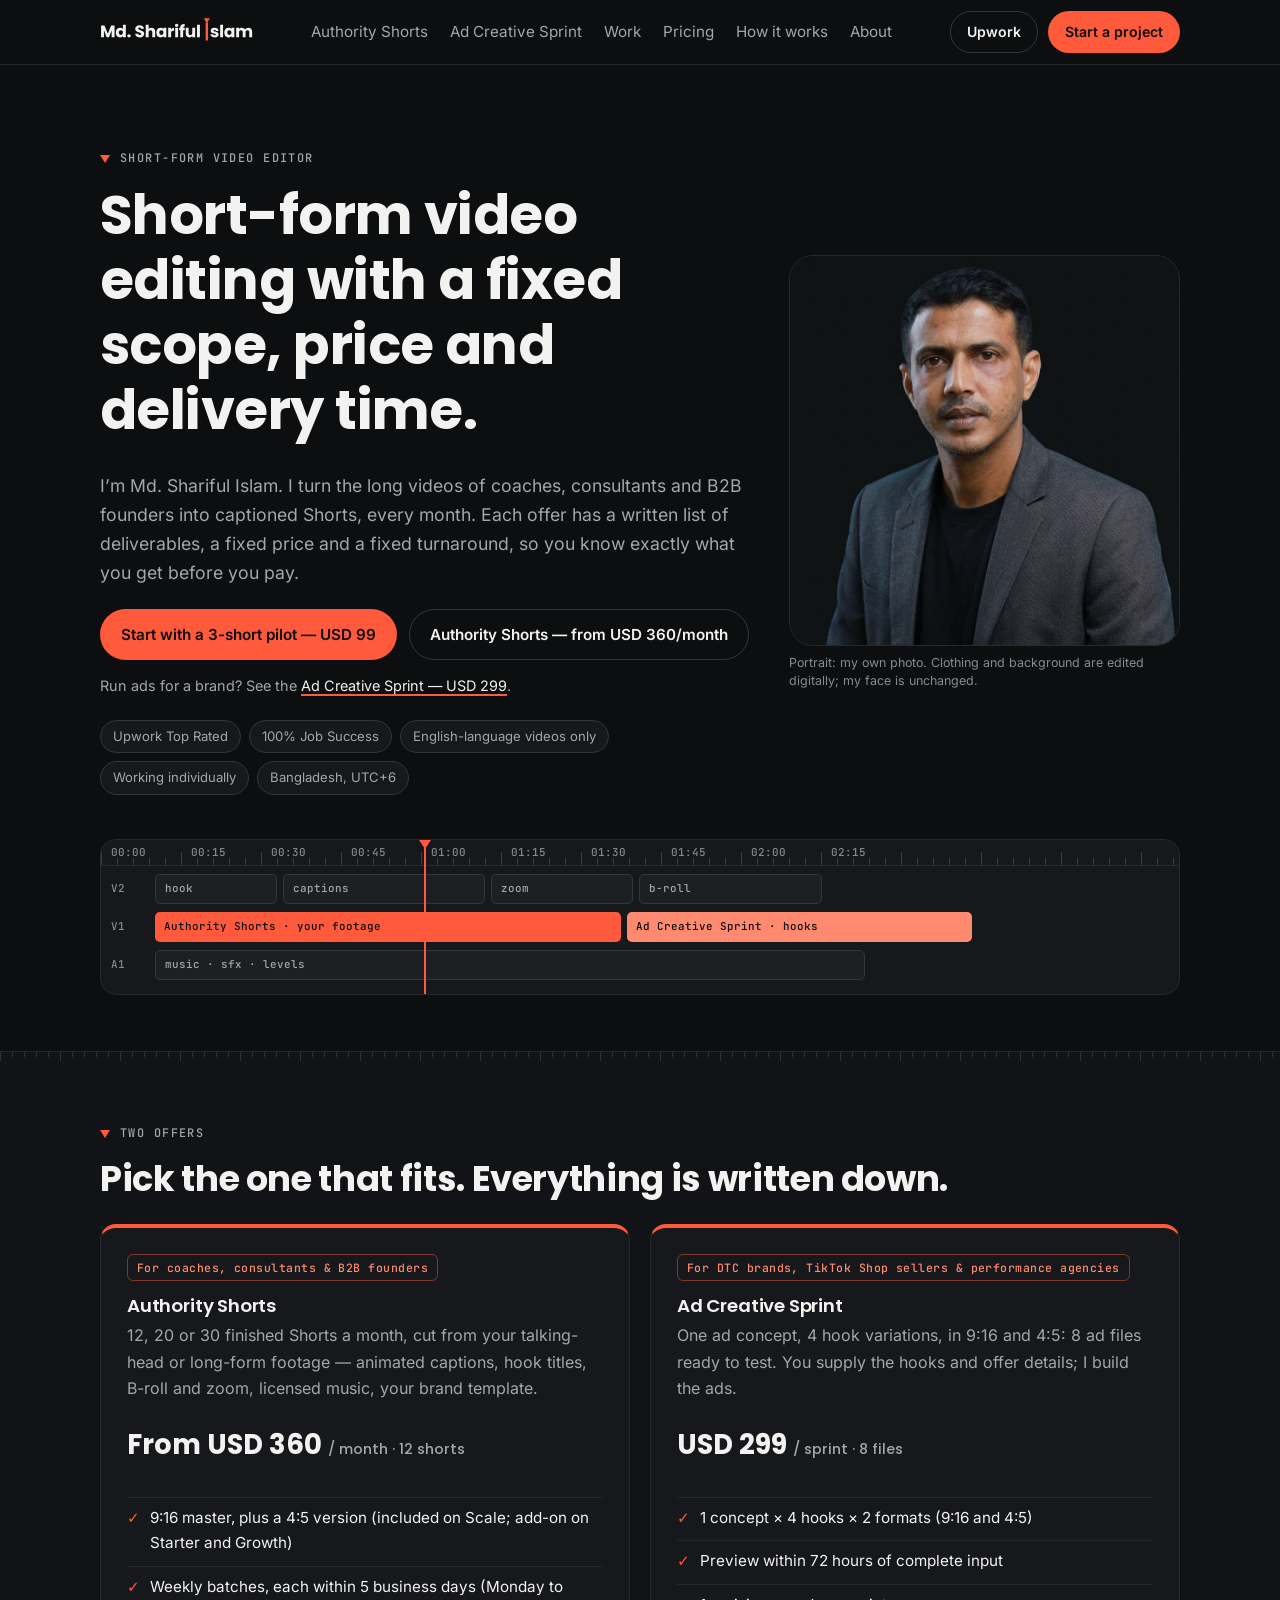
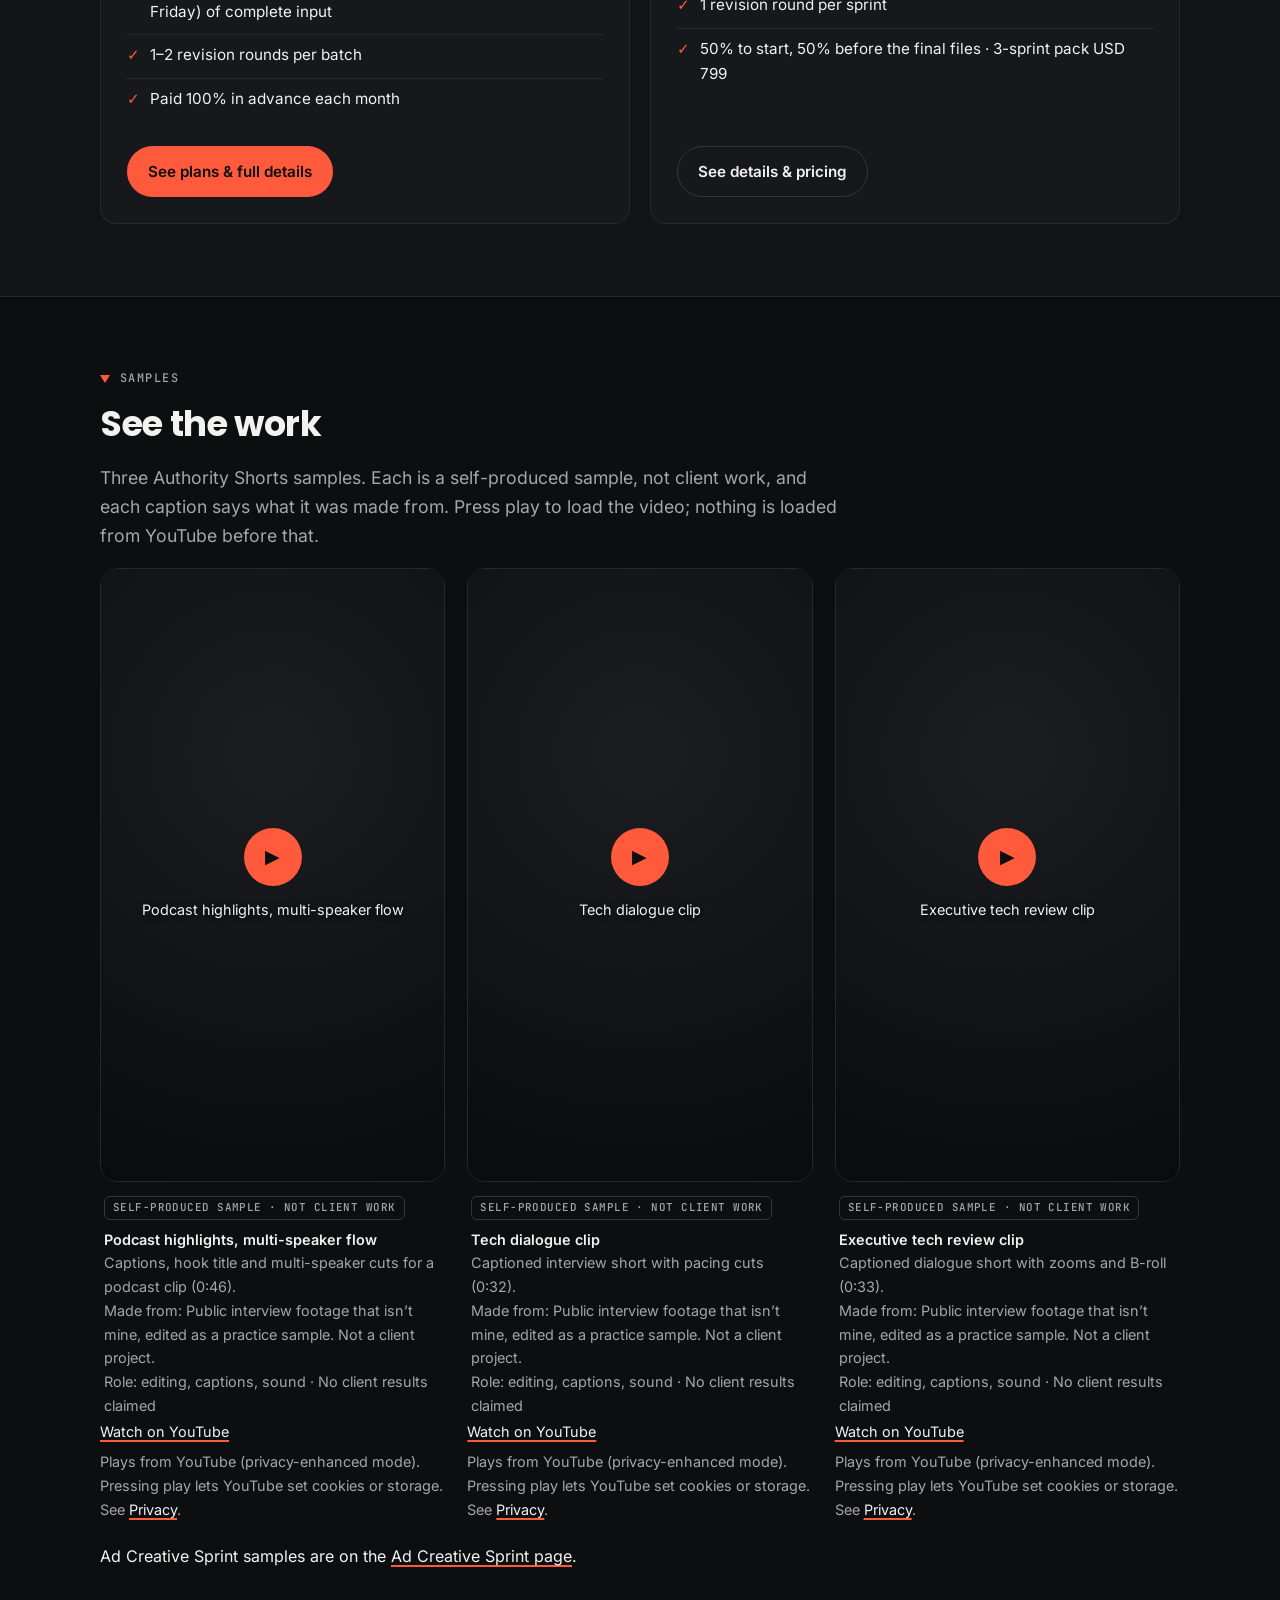
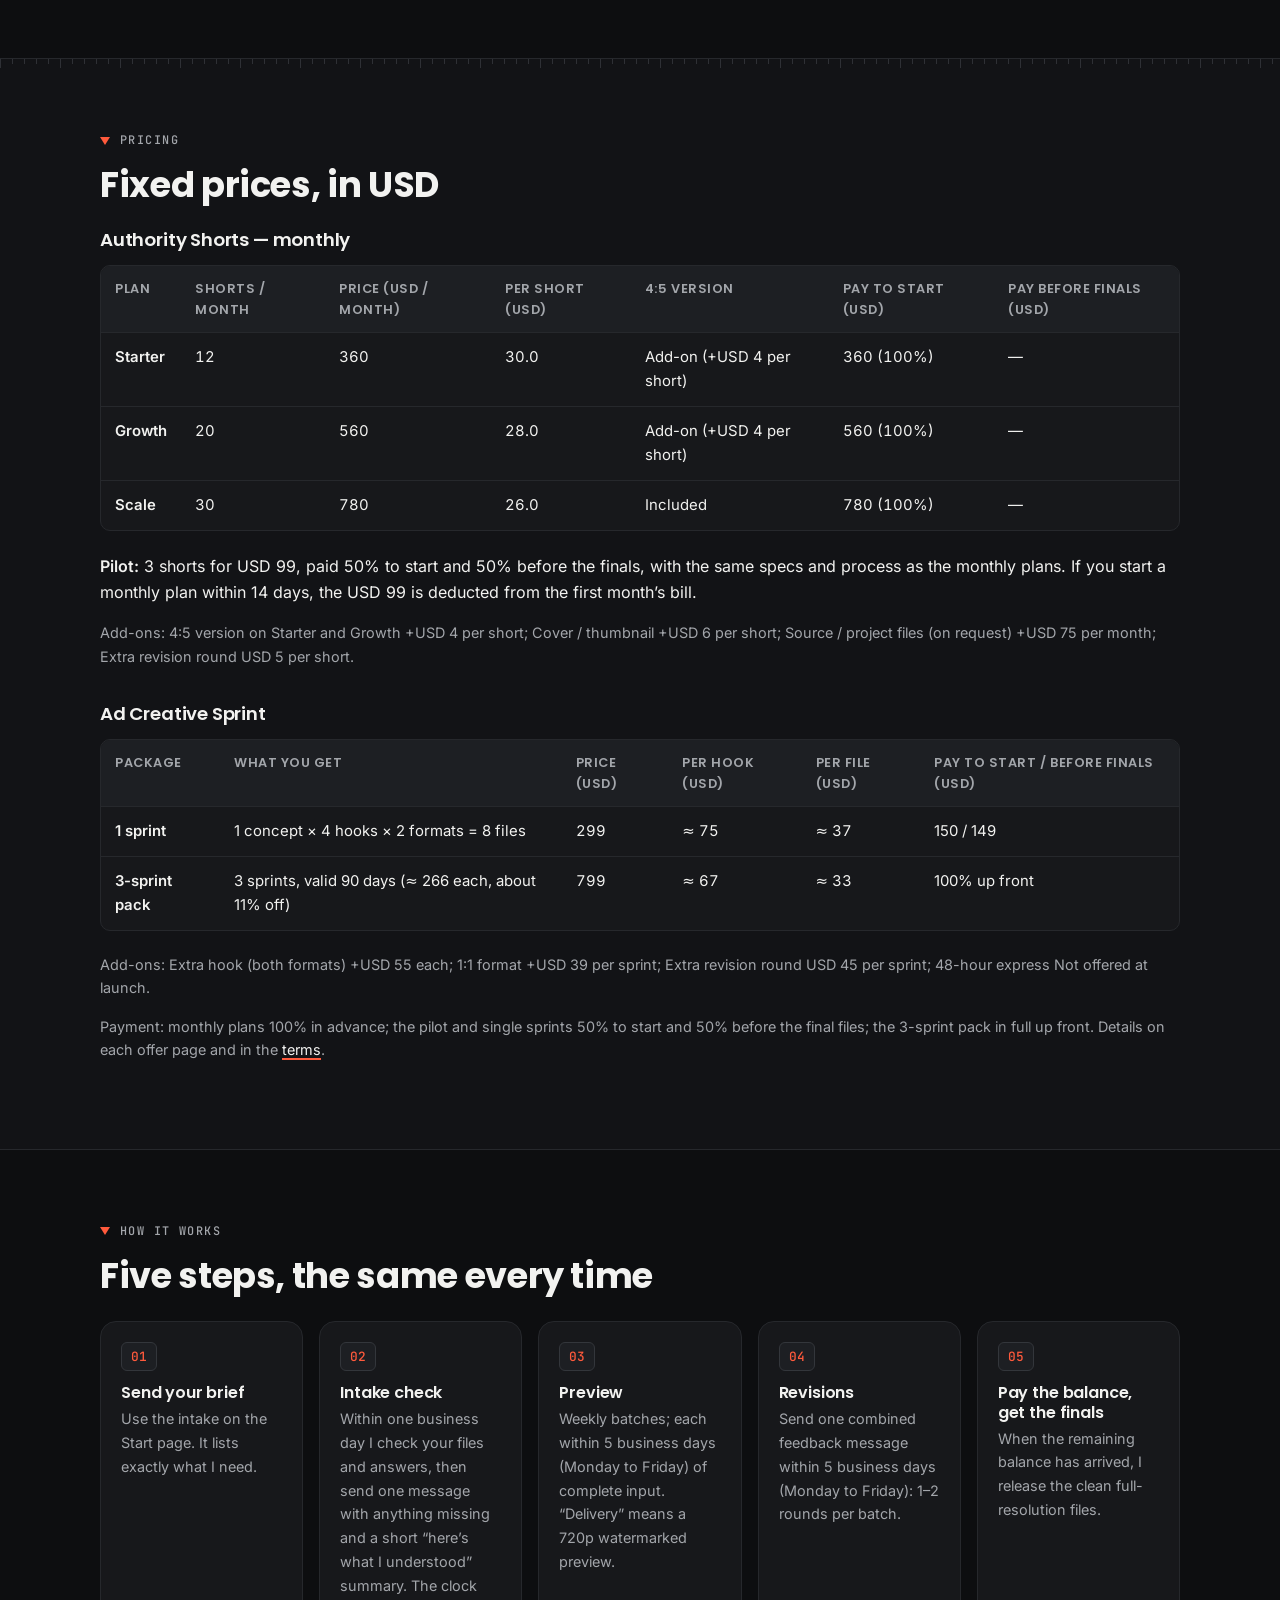
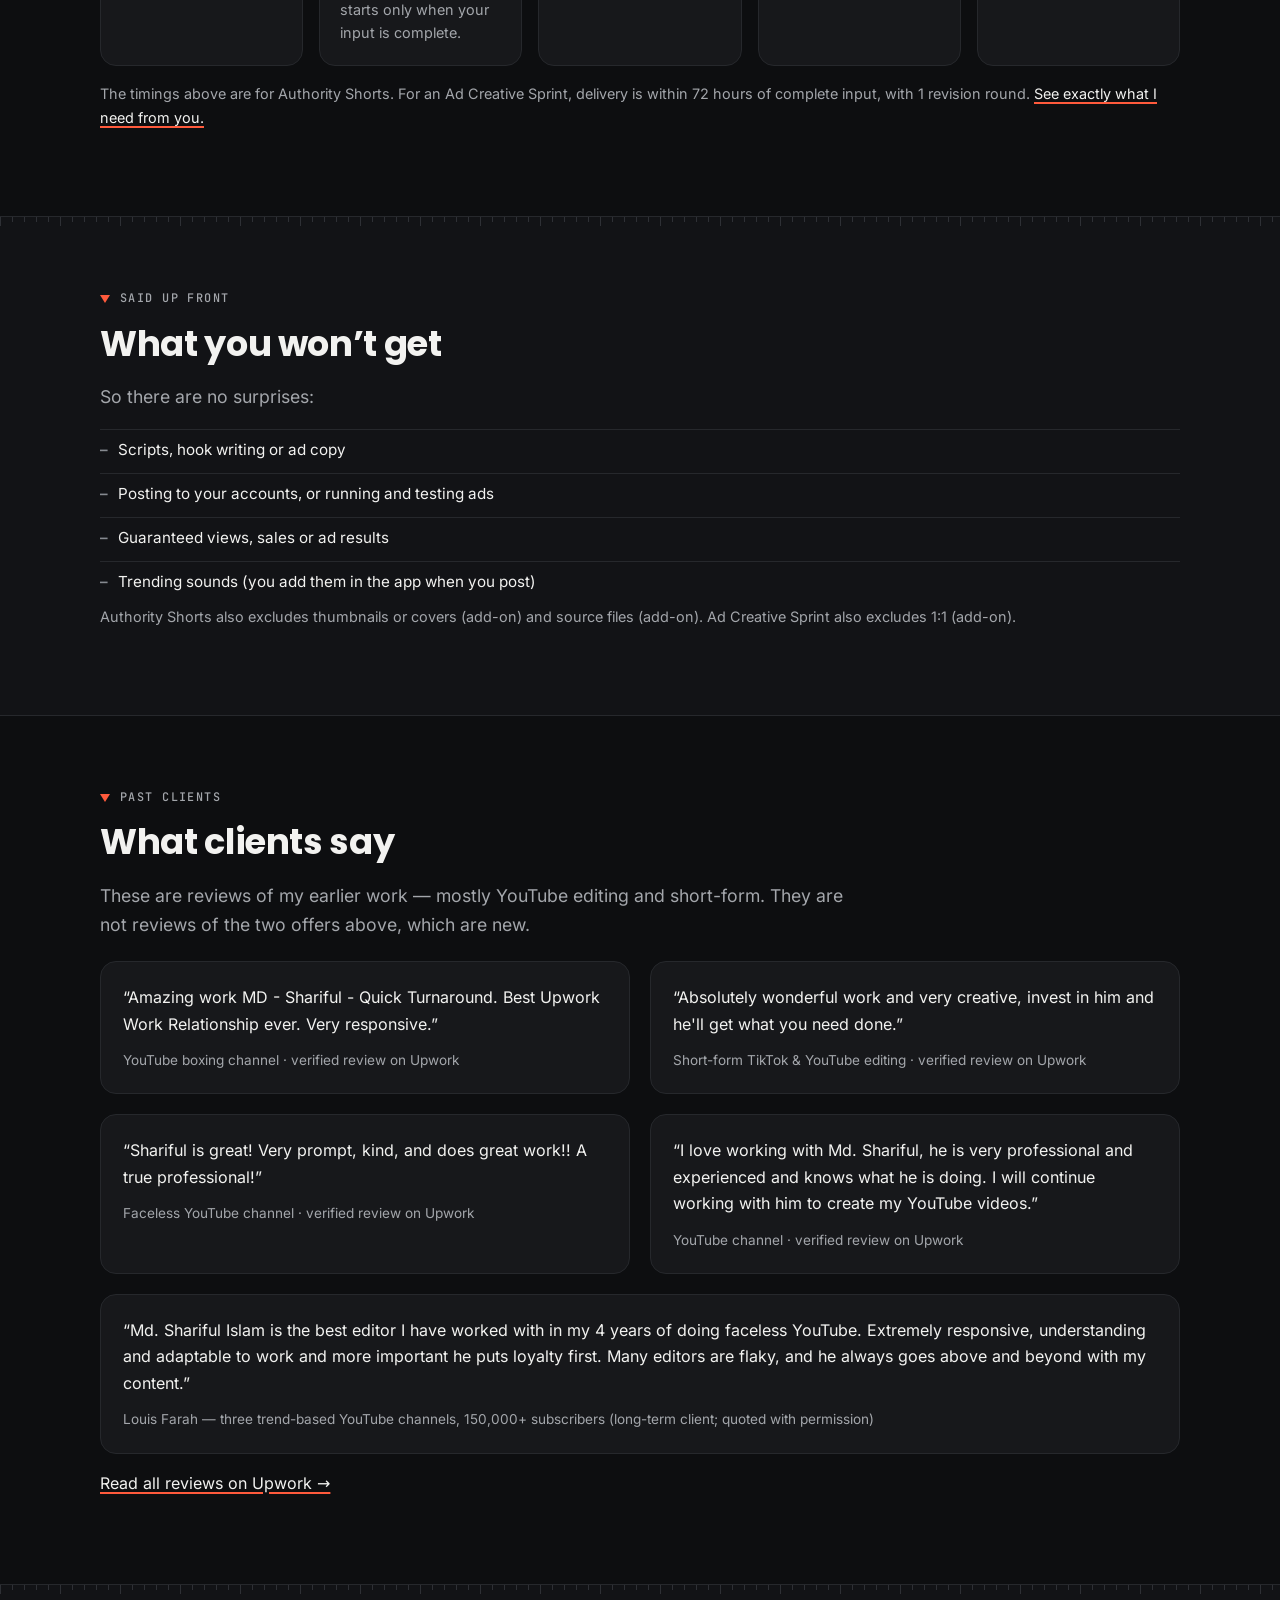
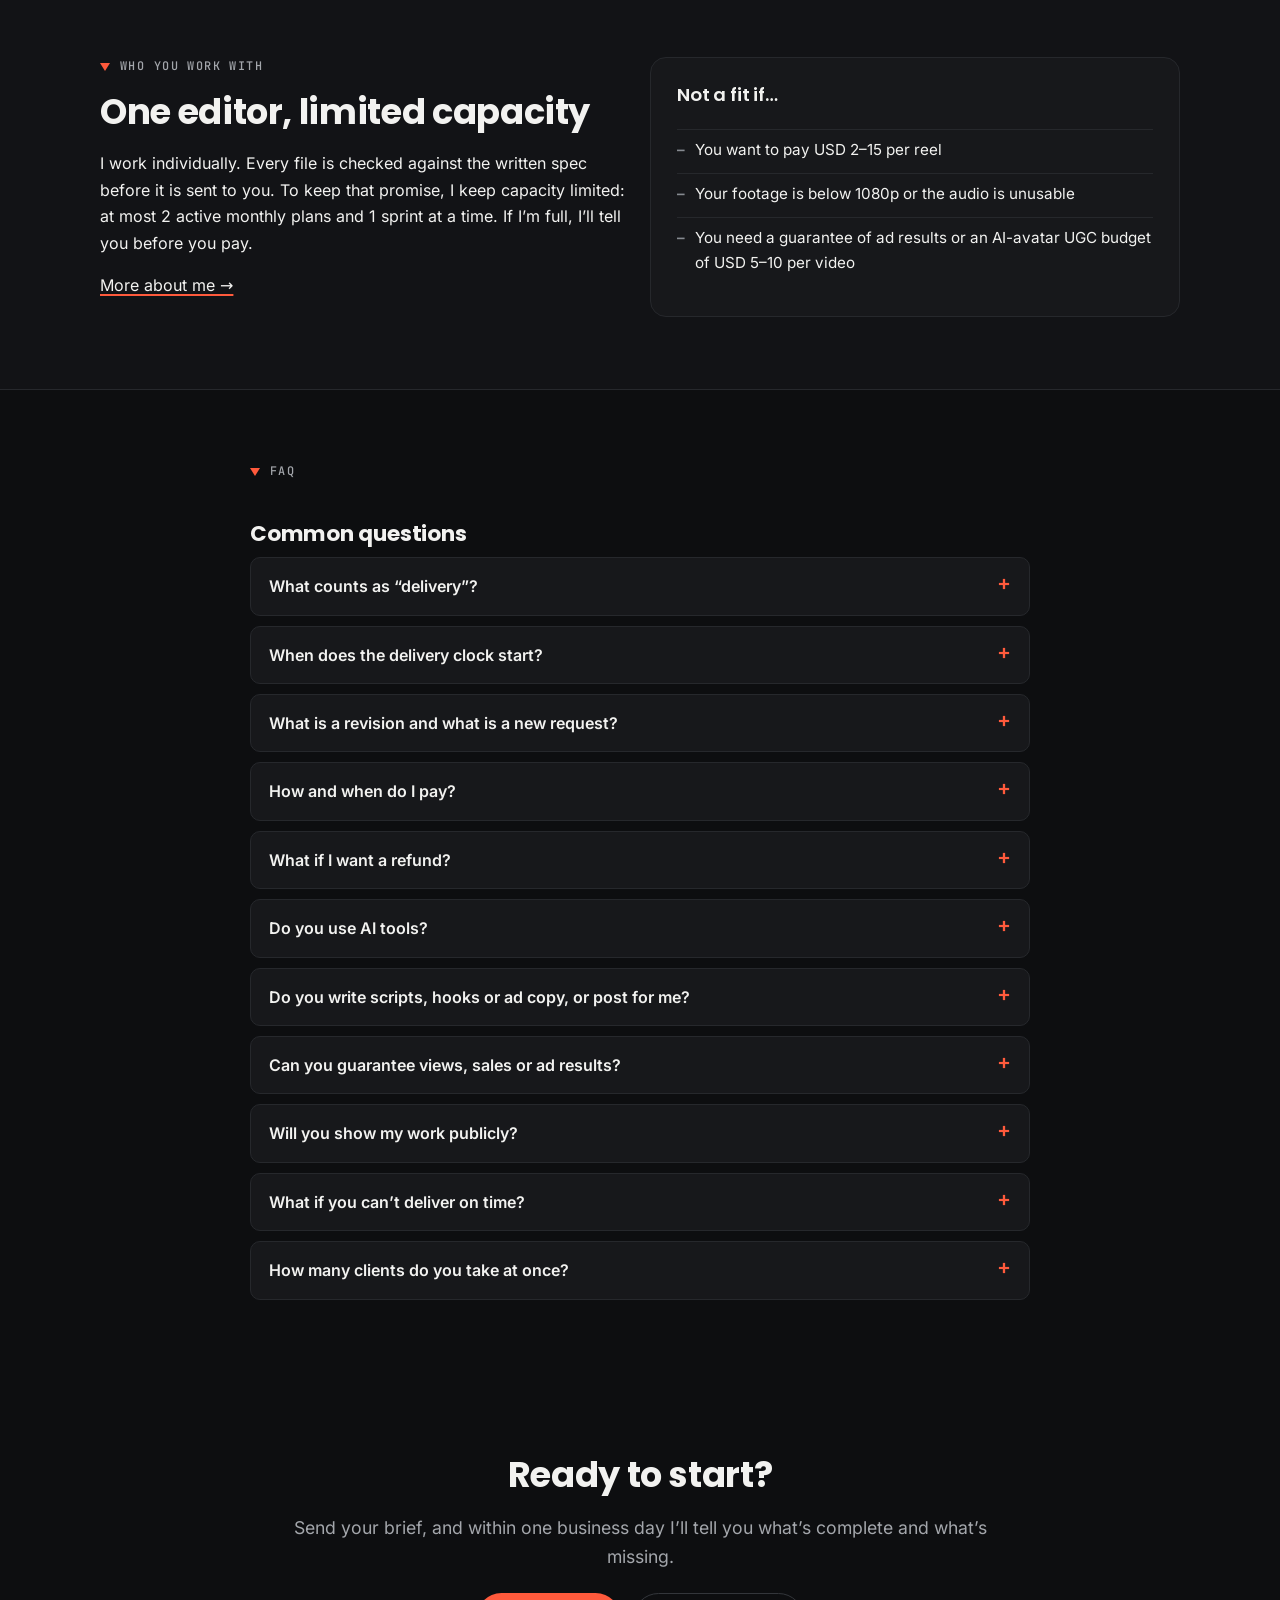
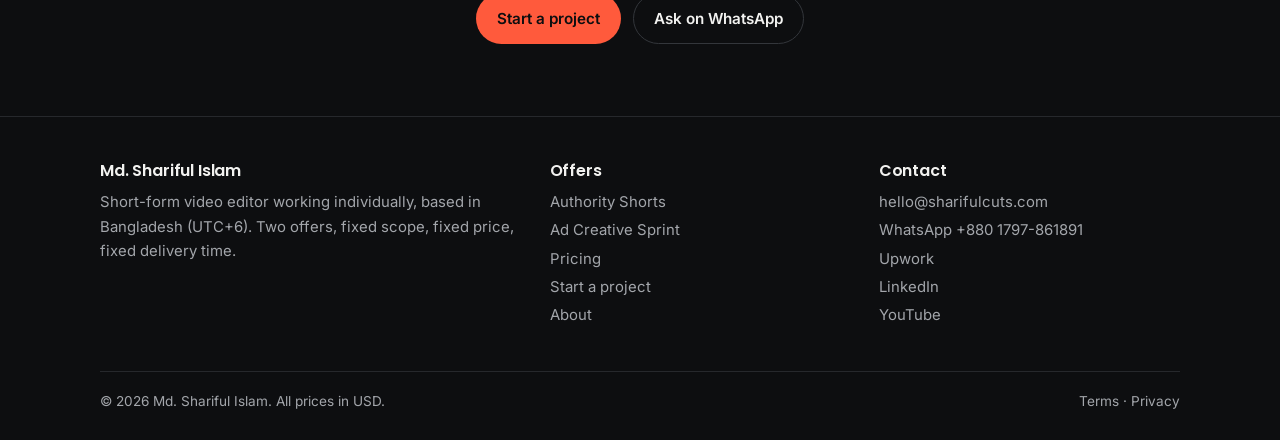
==== commit 6a30aaaf: "Add files via upload Add own samples (v1.4)" ====
--- a/index.html
+++ b/index.html
@@ -1,412 +1,242 @@
 <!DOCTYPE html>
-<html lang="en" class="scroll-smooth">
+<html lang="en">
 <head>
 <meta charset="UTF-8">
-<meta name="viewport" content="width=device-width, initial-scale=1.0">
-<title>Md. Shariful Islam &mdash; Video Editor, Founder of GoVidCo &amp; Creator of Shariful Reflection</title>
-<meta name="description" content="Md. Shariful Islam is a video editor and founder of GoVidCo, an international video-first production and growth agency. Top Rated on Upwork for individual contracts, and creator of Shariful Reflection, a multilingual motivational and music channel in Bangla, Hindi, and English.">
+<meta name="viewport" content="width=device-width, initial-scale=1">
+<title>Md. Shariful Islam — Short-form video editing: Authority Shorts &amp; Ad Creative Sprint</title>
+<meta name="description" content="Fixed-scope, fixed-price short-form video editing. Authority Shorts from USD 360/month for coaches, consultants and B2B founders; Ad Creative Sprint USD 299 for brands.">
 <link rel="canonical" href="https://sharifulcuts.com/">
-
-<!-- Open Graph -->
 <meta property="og:type" content="website">
-<meta property="og:title" content="Md. Shariful Islam &mdash; Video Editor, Founder of GoVidCo &amp; Creator of Shariful Reflection">
-<meta property="og:description" content="Md. Shariful Islam is a video editor and founder of GoVidCo, an international video-first production and growth agency. Top Rated on Upwork for individual contracts, and creator of Shariful Reflection, a multilingual motivational and music channel in Bangla, Hindi, and English.">
+<meta property="og:title" content="Md. Shariful Islam — Short-form video editing: Authority Shorts &amp; Ad Creative Sprint">
+<meta property="og:description" content="Fixed-scope, fixed-price short-form video editing. Authority Shorts from USD 360/month for coaches, consultants and B2B founders; Ad Creative Sprint USD 299 for brands.">
 <meta property="og:image" content="https://sharifulcuts.com/assets/img/og-image.jpg">
 <meta property="og:url" content="https://sharifulcuts.com/">
 <meta property="og:site_name" content="Md. Shariful Islam">
-
-<!-- Twitter -->
 <meta name="twitter:card" content="summary_large_image">
-<meta name="twitter:title" content="Md. Shariful Islam &mdash; Video Editor, Founder of GoVidCo &amp; Creator of Shariful Reflection">
-<meta name="twitter:description" content="Md. Shariful Islam is a video editor and founder of GoVidCo, an international video-first production and growth agency. Top Rated on Upwork for individual contracts, and creator of Shariful Reflection, a multilingual motivational and music channel in Bangla, Hindi, and English.">
-<meta name="twitter:image" content="https://sharifulcuts.com/assets/img/og-image.jpg">
-
-<!-- Favicons -->
+<meta name="theme-color" content="#0d0e10">
 <link rel="icon" href="assets/img/favicon.ico" sizes="any">
 <link rel="icon" type="image/png" sizes="32x32" href="assets/img/favicon-32.png">
-<link rel="icon" type="image/png" sizes="192x192" href="assets/img/mark-192.png">
-<link rel="apple-touch-icon" sizes="180x180" href="assets/img/apple-touch-icon.png">
+<link rel="apple-touch-icon" href="assets/img/apple-touch-icon.png">
 <link rel="manifest" href="assets/site.webmanifest">
-<meta name="theme-color" content="#07090a">
-
-<!-- Fonts -->
-<link rel="preconnect" href="https://fonts.googleapis.com">
-<link rel="preconnect" href="https://fonts.gstatic.com" crossorigin>
-<link href="https://fonts.googleapis.com/css2?family=Poppins:wght@500;600;700;800&family=Inter:wght@400;500;600;700&family=Hind+Siliguri:wght@400;500;600;700&display=swap" rel="stylesheet">
-
-<!-- Icons -->
-<link rel="stylesheet" href="https://cdnjs.cloudflare.com/ajax/libs/font-awesome/6.5.2/css/all.min.css" integrity="sha512-SnH5WK+bZxgPHs44uWIX+LLJAJ9/2PkPKZ5QiAj6Ta86w+fsb2TkcmfRyVX3pv3l4mCWMcE0MP9DXQZKKtSKfQ==" crossorigin="anonymous" referrerpolicy="no-referrer">
-
-<!-- Styles -->
+<link rel="preload" href="assets/fonts/inter-latin-400-normal.woff2" as="font" type="font/woff2" crossorigin>
+<link rel="preload" href="assets/fonts/poppins-latin-700-normal.woff2" as="font" type="font/woff2" crossorigin>
 <link rel="stylesheet" href="assets/css/style.css">
-
-<!-- Structured data -->
-<script type="application/ld+json">
-{
-  "@context": "https://schema.org",
-  "@type": "Person",
-  "name": "Md. Shariful Islam",
-  "url": "https://sharifulcuts.com/",
-  "image": "https://sharifulcuts.com/assets/img/profile-hero.jpg",
-  "jobTitle": "Video Editor & Founder",
-  "email": "mailto:sharifshahin.jhu@gmail.com",
-  "sameAs": ["https://www.upwork.com/freelancers/~01e389eef945cdf1aa?mp_source=share", "https://govidco.com"],
-  "worksFor": {
-    "@type": "Organization",
-    "name": "GoVidCo",
-    "url": "https://govidco.com"
+<script type="application/ld+json">{
+ "@context": "https://schema.org",
+ "@graph": [
+  {
+   "@type": "Person",
+   "@id": "https://sharifulcuts.com/#person",
+   "name": "Md. Shariful Islam",
+   "url": "https://sharifulcuts.com/",
+   "image": "https://sharifulcuts.com/assets/img/hero.jpg",
+   "jobTitle": "Short-form video editor",
+   "sameAs": [
+    "https://www.linkedin.com/in/sharifulcuts",
+    "https://www.youtube.com/@sharifulbrand",
+    "https://www.upwork.com/freelancers/~01e389eef945cdf1aa"
+   ]
+  },
+  {
+   "@type": "Service",
+   "name": "Authority Shorts",
+   "provider": {
+    "@id": "https://sharifulcuts.com/#person"
+   },
+   "description": "Monthly plans of 12, 20 or 30 captioned vertical Shorts from talking-head or long-form footage, for coaches, consultants and B2B founders.",
+   "url": "https://sharifulcuts.com/authority-shorts",
+   "offers": [
+    {
+     "@type": "Offer",
+     "name": "Starter",
+     "price": "360",
+     "priceCurrency": "USD"
+    },
+    {
+     "@type": "Offer",
+     "name": "Growth",
+     "price": "560",
+     "priceCurrency": "USD"
+    },
+    {
+     "@type": "Offer",
+     "name": "Scale",
+     "price": "780",
+     "priceCurrency": "USD"
+    }
+   ]
+  },
+  {
+   "@type": "Service",
+   "name": "Ad Creative Sprint",
+   "provider": {
+    "@id": "https://sharifulcuts.com/#person"
+   },
+   "description": "One ad concept, four hook variations, two formats (9:16 and 4:5): eight files, delivered as a preview within 72 hours of complete input.",
+   "url": "https://sharifulcuts.com/ad-creative-sprint",
+   "offers": [
+    {
+     "@type": "Offer",
+     "name": "1 sprint",
+     "price": "299",
+     "priceCurrency": "USD"
+    },
+    {
+     "@type": "Offer",
+     "name": "3-sprint pack",
+     "price": "799",
+     "priceCurrency": "USD"
+    }
+   ]
   }
-}
-</script>
+ ]
+}</script>
 </head>
-<body class="">
-<header class="sticky top-0 z-50 border-b border-ink-800/80 bg-ink-950/85 backdrop-blur">
-  <nav class="container-page flex items-center justify-between py-4">
-    <a href="index.html" class="flex items-center gap-3 group">
-      <img src="assets/img/mark-nav.png" alt="Md. Shariful Islam mark" class="h-9 w-9 rounded-full ring-1 ring-ink-700 group-hover:ring-brand-400 transition">
-      <span class="font-display font-bold text-lg text-white tracking-tight">Md. Shariful Islam</span>
-    </a>
-    <div class="hidden md:flex items-center gap-8">
-        <a href="index.html" class="nav-link-active">Home</a>
-        <a href="about.html" class="nav-link">About</a>
-        <a href="cuts.html" class="nav-link">Portfolio</a>
-        <a href="shop.html" class="nav-link">Shop</a>
-        <a href="reflection.html" class="nav-link">Reflection</a>
-        <a href="contact.html" class="nav-link">Contact</a>
-    </div>
-    <div class="hidden md:flex items-center gap-3">
-      <a href="https://www.upwork.com/freelancers/~01e389eef945cdf1aa?mp_source=share" target="_blank" rel="noopener noreferrer" class="btn-outline !px-4 !py-2 text-xs">
-        <i class="fa-brands fa-upwork"></i> Upwork
-      </a>
-      <a href="contact.html" class="btn-primary !px-4 !py-2 text-xs">Start a Project</a>
-    </div>
-    <button id="menu-toggle" type="button" aria-label="Toggle navigation menu" aria-expanded="false" class="md:hidden inline-flex items-center justify-center h-10 w-10 rounded-lg border border-ink-700 text-ink-200 hover:text-white hover:border-brand-400 transition">
-      <i class="fa-solid fa-bars" id="menu-icon-open"></i>
-      <i class="fa-solid fa-xmark hidden" id="menu-icon-close"></i>
-    </button>
-  </nav>
-  <div id="mobile-menu" class="hidden md:hidden border-t border-ink-800 bg-ink-950 px-4 pb-4 pt-2 space-y-1">
-          <a href="index.html" class="block px-4 py-3 rounded-lg bg-ink-800 text-brand-400 font-semibold">Home</a>
-          <a href="about.html" class="block px-4 py-3 rounded-lg text-ink-100 hover:bg-ink-800 font-medium">About</a>
-          <a href="cuts.html" class="block px-4 py-3 rounded-lg text-ink-100 hover:bg-ink-800 font-medium">Portfolio</a>
-          <a href="shop.html" class="block px-4 py-3 rounded-lg text-ink-100 hover:bg-ink-800 font-medium">Shop</a>
-          <a href="reflection.html" class="block px-4 py-3 rounded-lg text-ink-100 hover:bg-ink-800 font-medium">Reflection</a>
-          <a href="contact.html" class="block px-4 py-3 rounded-lg text-ink-100 hover:bg-ink-800 font-medium">Contact</a>
-    <a href="https://www.upwork.com/freelancers/~01e389eef945cdf1aa?mp_source=share" target="_blank" rel="noopener noreferrer" class="block px-4 py-3 rounded-lg text-ink-100 hover:bg-ink-800 font-medium"><i class="fa-brands fa-upwork mr-2"></i>Upwork Profile</a>
-  </div>
+<body>
+<a class="skip" href="#main">Skip to content</a>
+<header class="site-header">
+<div class="container nav">
+<a class="brand" href="index.html" aria-label="Md. Shariful Islam — home"><svg xmlns="http://www.w3.org/2000/svg" viewBox="0 0 288.7 64" role="img" aria-label="Md. Shariful Islam" class="wordmark" height="34"><path fill="currentColor" d="M27.42 19.54V42H21.95V28.53L16.93 42H12.51L7.46 28.5V42H1.98V19.54H8.45L14.75 35.09L20.99 19.54Z M37.64 23.89Q39.4 23.89 40.86 24.62Q42.32 25.36 43.15 26.61V18.32H48.62V42H43.15V39.44Q42.38 40.72 40.96 41.49Q39.53 42.26 37.64 42.26Q35.44 42.26 33.64 41.12Q31.85 39.98 30.81 37.89Q29.77 35.79 29.77 33.04Q29.77 30.29 30.81 28.21Q31.85 26.13 33.64 25.01Q35.44 23.89 37.64 23.89ZM39.24 28.66Q37.61 28.66 36.48 29.82Q35.34 30.99 35.34 33.04Q35.34 35.09 36.48 36.29Q37.61 37.49 39.24 37.49Q40.88 37.49 42.01 36.3Q43.15 35.12 43.15 33.07Q43.15 31.02 42.01 29.84Q40.88 28.66 39.24 28.66Z M51.38 39.31Q51.38 38.03 52.3 37.17Q53.21 36.3 54.65 36.3Q56.06 36.3 56.97 37.17Q57.88 38.03 57.88 39.31Q57.88 40.56 56.97 41.41Q56.06 42.26 54.65 42.26Q53.21 42.26 52.3 41.41Q51.38 40.56 51.38 39.31Z  M66.26 35.28H72.08Q72.21 36.53 72.94 37.18Q73.68 37.84 74.86 37.84Q76.08 37.84 76.78 37.28Q77.49 36.72 77.49 35.73Q77.49 34.9 76.93 34.35Q76.37 33.81 75.55 33.46Q74.74 33.1 73.23 32.66Q71.06 31.98 69.68 31.31Q68.3 30.64 67.31 29.33Q66.32 28.02 66.32 25.9Q66.32 22.77 68.59 20.99Q70.86 19.22 74.51 19.22Q78.22 19.22 80.5 20.99Q82.77 22.77 82.93 25.94H77.01Q76.94 24.85 76.21 24.22Q75.47 23.6 74.32 23.6Q73.33 23.6 72.72 24.13Q72.11 24.66 72.11 25.65Q72.11 26.74 73.14 27.34Q74.16 27.95 76.34 28.66Q78.51 29.39 79.87 30.06Q81.23 30.74 82.22 32.02Q83.22 33.3 83.22 35.31Q83.22 37.23 82.24 38.8Q81.26 40.37 79.41 41.3Q77.55 42.22 75.02 42.22Q72.56 42.22 70.61 41.42Q68.66 40.62 67.49 39.06Q66.32 37.49 66.26 35.28Z M103.84 31.57V42H98.4V32.3Q98.4 30.51 97.47 29.52Q96.54 28.53 94.97 28.53Q93.4 28.53 92.48 29.52Q91.55 30.51 91.55 32.3V42H86.08V18.32H91.55V26.54Q92.38 25.36 93.82 24.66Q95.26 23.95 97.05 23.95Q100.12 23.95 101.98 25.98Q103.84 28.02 103.84 31.57Z M113.93 23.89Q115.82 23.89 117.24 24.66Q118.66 25.42 119.43 26.67V24.14H124.9V42H119.43V39.47Q118.63 40.72 117.21 41.49Q115.78 42.26 113.9 42.26Q111.72 42.26 109.93 41.12Q108.14 39.98 107.1 37.89Q106.06 35.79 106.06 33.04Q106.06 30.29 107.1 28.21Q108.14 26.13 109.93 25.01Q111.72 23.89 113.93 23.89ZM115.53 28.66Q113.9 28.66 112.76 29.82Q111.62 30.99 111.62 33.04Q111.62 35.09 112.76 36.29Q113.9 37.49 115.53 37.49Q117.16 37.49 118.3 36.3Q119.43 35.12 119.43 33.07Q119.43 31.02 118.3 29.84Q117.16 28.66 115.53 28.66Z M139.44 23.95V29.74H137.94Q135.89 29.74 134.87 30.62Q133.84 31.5 133.84 33.71V42H128.37V24.14H133.84V27.12Q134.8 25.65 136.24 24.8Q137.68 23.95 139.44 23.95Z M141.06 19.34Q141.06 18.06 141.97 17.22Q142.88 16.37 144.32 16.37Q145.73 16.37 146.64 17.22Q147.55 18.06 147.55 19.34Q147.55 20.59 146.64 21.44Q145.73 22.29 144.32 22.29Q142.88 22.29 141.97 21.44Q141.06 20.59 141.06 19.34ZM147.04 24.14V42H141.57V24.14Z M159.47 28.69H156.52V42H151.05V28.69H149.07V24.14H151.05V23.63Q151.05 20.34 152.94 18.62Q154.83 16.91 158.48 16.91Q159.08 16.91 159.37 16.94V21.58Q157.8 21.49 157.16 22.03Q156.52 22.58 156.52 23.98V24.14H159.47Z M179.16 24.14V42H173.69V39.57Q172.86 40.75 171.43 41.47Q170.01 42.19 168.28 42.19Q166.23 42.19 164.66 41.28Q163.1 40.37 162.23 38.64Q161.37 36.91 161.37 34.58V24.14H166.81V33.84Q166.81 35.63 167.74 36.62Q168.66 37.62 170.23 37.62Q171.83 37.62 172.76 36.62Q173.69 35.63 173.69 33.84V24.14Z M188.07 18.32V42H182.6V18.32Z  M207.86 36.14H213.27Q213.36 37.07 214.13 37.65Q214.9 38.22 216.02 38.22Q217.04 38.22 217.6 37.82Q218.16 37.42 218.16 36.78Q218.16 36.02 217.36 35.65Q216.56 35.28 214.77 34.83Q212.85 34.38 211.57 33.89Q210.29 33.39 209.36 32.32Q208.44 31.25 208.44 29.42Q208.44 27.89 209.28 26.62Q210.13 25.36 211.78 24.62Q213.43 23.89 215.7 23.89Q219.06 23.89 221 25.55Q222.93 27.22 223.22 29.97H218.16Q218.04 29.04 217.35 28.5Q216.66 27.95 215.54 27.95Q214.58 27.95 214.07 28.32Q213.56 28.69 213.56 29.33Q213.56 30.1 214.37 30.48Q215.19 30.86 216.92 31.25Q218.9 31.76 220.15 32.26Q221.4 32.75 222.34 33.86Q223.28 34.96 223.32 36.82Q223.32 38.38 222.44 39.62Q221.56 40.85 219.91 41.55Q218.26 42.26 216.08 42.26Q213.75 42.26 211.92 41.46Q210.1 40.66 209.04 39.26Q207.99 37.87 207.86 36.14Z M231.65 18.32V42H226.18V18.32Z M241.9 23.89Q243.79 23.89 245.21 24.66Q246.64 25.42 247.4 26.67V24.14H252.88V42H247.4V39.47Q246.6 40.72 245.18 41.49Q243.76 42.26 241.87 42.26Q239.69 42.26 237.9 41.12Q236.11 39.98 235.07 37.89Q234.03 35.79 234.03 33.04Q234.03 30.29 235.07 28.21Q236.11 26.13 237.9 25.01Q239.69 23.89 241.9 23.89ZM243.5 28.66Q241.87 28.66 240.73 29.82Q239.6 30.99 239.6 33.04Q239.6 35.09 240.73 36.29Q241.87 37.49 243.5 37.49Q245.13 37.49 246.27 36.3Q247.4 35.12 247.4 33.07Q247.4 31.02 246.27 29.84Q245.13 28.66 243.5 28.66Z M286.39 31.57V42H280.95V32.3Q280.95 30.58 280.04 29.63Q279.13 28.69 277.53 28.69Q275.93 28.69 275.02 29.63Q274.1 30.58 274.1 32.3V42H268.66V32.3Q268.66 30.58 267.75 29.63Q266.84 28.69 265.24 28.69Q263.64 28.69 262.73 29.63Q261.82 30.58 261.82 32.3V42H256.34V24.14H261.82V26.38Q262.65 25.26 263.99 24.61Q265.34 23.95 267.03 23.95Q269.05 23.95 270.63 24.82Q272.22 25.68 273.11 27.28Q274.04 25.81 275.64 24.88Q277.24 23.95 279.13 23.95Q282.46 23.95 284.42 25.97Q286.39 27.98 286.39 31.57Z"/><rect x="198.84" y="14" width="4.5" height="34" rx="1" fill="var(--accent)"/><polygon points="195.34,6 206.84,6 201.09,16" fill="var(--accent)"/></svg></a>
+<nav class="nav-links" aria-label="Main"><a href="authority-shorts.html">Authority Shorts</a><a href="ad-creative-sprint.html">Ad Creative Sprint</a><a href="work.html">Work</a><a href="index.html#pricing">Pricing</a><a href="index.html#process">How it works</a><a href="about.html">About</a></nav>
+<div class="nav-cta"><a class="btn btn-ghost btn-sm" href="https://www.upwork.com/freelancers/~01e389eef945cdf1aa?mp_source=share" rel="noopener">Upwork</a><a class="btn btn-primary btn-sm" href="https://tally.so/r/OQlyGY?utm_source=sharifulcuts&utm_medium=site&utm_campaign=launch&utm_content=nav" target="_blank" rel="noopener" title="Opens the intake form in a new tab">Start a project</a></div>
+<button class="menu-btn" id="menu-btn" aria-expanded="false" aria-controls="mobile-menu">Menu</button>
+</div>
+<div class="mobile-menu" id="mobile-menu"><a href="authority-shorts.html">Authority Shorts</a><a href="ad-creative-sprint.html">Ad Creative Sprint</a><a href="work.html">Work</a><a href="index.html#pricing">Pricing</a><a href="index.html#process">How it works</a><a href="about.html">About</a><a href="https://www.upwork.com/freelancers/~01e389eef945cdf1aa?mp_source=share" rel="noopener">Upwork profile</a><a class="btn btn-primary" href="https://tally.so/r/OQlyGY?utm_source=sharifulcuts&utm_medium=site&utm_campaign=launch&utm_content=mobile-menu" target="_blank" rel="noopener" title="Opens the intake form in a new tab">Start a project</a></div>
 </header>
-
-<main>
-
-<section class="relative overflow-hidden bg-grid-fade">
-  <div class="container-page section-pad grid grid-cols-1 lg:grid-cols-2 gap-14 items-center">
-    <div class="fade-up">
-      <span class="eyebrow"><i class="fa-solid fa-clapperboard"></i> Video Editor &middot; Agency Founder &middot; Multilingual Creator</span>
-      <h1 class="font-display text-4xl sm:text-5xl lg:text-6xl font-extrabold text-white mt-5 leading-tight">Md. Shariful Islam</h1>
-      <p class="text-lg text-ink-300 mt-5 max-w-xl leading-relaxed">I edit video, build brands, and create in three languages. I founded <span class="text-crimson-400 font-semibold">GoVidCo</span>, an international video-first production and growth agency, work individually with clients through my Top Rated <span class="text-brand-400 font-semibold">Upwork</span> profile, and create <span class="text-gold-400 font-semibold">Shariful Reflection</span> &mdash; a multilingual motivational and music channel in Bangla, Hindi, and English.</p>
-      <div class="flex flex-wrap gap-4 mt-8">
-        <a href="cuts.html" class="btn-primary"><i class="fa-solid fa-film"></i> View Portfolio</a>
-        <a href="reflection.html" class="btn-gold-outline"><i class="fa-solid fa-om"></i> Enter Shariful Reflection</a>
-      </div>
-    </div>
-    <div class="relative fade-up">
-      <div class="absolute -inset-6 bg-brand-500/10 blur-3xl rounded-full"></div>
-      <img src="assets/img/profile-hero.jpg" alt="Portrait of Md. Shariful Islam" class="relative rounded-3xl border border-ink-700 w-full max-w-md mx-auto object-cover shadow-2xl">
-    </div>
-  </div>
-  <div class="container-page pb-20">
-    <div class="grid grid-cols-2 lg:grid-cols-4 gap-4 sm:gap-6">
-      <div class="stat-tile">
-  <p class="font-display text-3xl sm:text-4xl font-bold text-brand-400">$20K+</p>
-  <p class="text-sm text-ink-300 mt-2">Earned via Upwork</p>
-  <p class="text-xs text-ink-500 mt-1">Individual client contracts</p>
-</div>
-      <div class="stat-tile">
-  <p class="font-display text-3xl sm:text-4xl font-bold text-brand-400">100%</p>
-  <p class="text-sm text-ink-300 mt-2">Job Success Score</p>
-  <p class="text-xs text-ink-500 mt-1">Upwork profile rating</p>
-</div>
-      <div class="stat-tile">
-  <p class="font-display text-3xl sm:text-4xl font-bold text-brand-400">Top Rated</p>
-  <p class="text-sm text-ink-300 mt-2">Upwork Status</p>
-  <p class="text-xs text-ink-500 mt-1">Individual freelance profile</p>
-</div>
-      <div class="stat-tile">
-  <p class="font-display text-3xl sm:text-4xl font-bold text-gold-400">3</p>
-  <p class="text-sm text-ink-300 mt-2">Languages</p>
-  <p class="text-xs text-ink-500 mt-1">Bangla &middot; Hindi &middot; English</p>
-</div>
-    </div>
-  </div>
-</section>
-
-<section class="section-pad border-t border-ink-800">
-  <div class="container-page">
-    <div class="max-w-2xl mb-14">
-      <span class="eyebrow"><i class="fa-solid fa-diagram-project"></i> How It Fits Together</span>
-      <h2 class="font-display text-3xl sm:text-4xl font-bold text-white mt-4">One Creative, Two Professional Engines</h2>
-      <p class="text-ink-400 mt-4 leading-relaxed">GoVidCo and Upwork are not the same thing &mdash; they're two different doors into working with me, and Shariful Reflection is where the creative work lives outside of client projects.</p>
-    </div>
-    <div class="grid grid-cols-1 lg:grid-cols-3 gap-6">
-      <div class="card p-8 border-crimson-900/60 hover:border-crimson-600/60 transition">
-        <div class="h-12 w-12 rounded-xl bg-crimson-950/70 border border-crimson-800 flex items-center justify-center mb-6 overflow-hidden"><img src="assets/img/icon-govidco.png" alt="GoVidCo" class="h-9 w-9 rounded-lg"></div>
-        <h3 class="font-display text-xl font-bold text-white mb-3">GoVidCo</h3>
-        <p class="text-sm text-ink-400 leading-relaxed mb-6">The official, international video-first production and growth agency I founded. GoVidCo is built for brands and creators who need a dedicated team, retainer-based growth partnerships, and scalable, multi-editor production.</p>
-        <div class="flex flex-wrap gap-3">
-          <a href="https://govidco.com" target="_blank" rel="noopener noreferrer" class="btn-crimson-outline !px-4 !py-2 text-xs">Visit GoVidCo</a>
-          <a href="cuts.html" class="btn-outline !px-4 !py-2 text-xs">See the Work</a>
-        </div>
-      </div>
-      <div class="card p-8 border-brand-900/60 hover:border-brand-600/60 transition">
-        <div class="h-12 w-12 rounded-xl bg-brand-950/70 border border-brand-800 flex items-center justify-center mb-6 overflow-hidden"><img src="assets/img/social/upwork.png" alt="Upwork" class="h-9 w-9"></div>
-        <h3 class="font-display text-xl font-bold text-white mb-3">Upwork</h3>
-        <p class="text-sm text-ink-400 leading-relaxed mb-6">My individual freelance profile for direct, one-to-one contracts. This is where clients hire <em>me</em> personally &mdash; not the agency &mdash; for a single project, hourly or fixed-price. Top Rated, 100% job success, $20K+ earned.</p>
-        <div class="flex flex-wrap gap-3">
-          <a href="https://www.upwork.com/freelancers/~01e389eef945cdf1aa?mp_source=share" target="_blank" rel="noopener noreferrer" class="btn-primary !px-4 !py-2 text-xs">View Upwork Profile</a>
-        </div>
-      </div>
-      <div class="card p-8 border-gold-900/60 hover:border-gold-600/60 transition">
-        <div class="h-12 w-12 rounded-xl bg-gold-950/70 border border-gold-800 flex items-center justify-center mb-6 overflow-hidden"><img src="assets/img/social/reflection.png" alt="Shariful Reflection" class="h-9 w-9"></div>
-        <h3 class="font-display text-xl font-bold text-white mb-3">Shariful Reflection</h3>
-        <p class="text-sm text-ink-400 leading-relaxed mb-6">A multilingual, AI-assisted motivational and music channel spanning Bangla, Hindi, and English &mdash; exploring reflection, discipline, and growth through short pieces and original sound.</p>
-        <div class="flex flex-wrap gap-3">
-          <a href="reflection.html" class="btn-gold !px-4 !py-2 text-xs">Enter Reflection</a>
-        </div>
-      </div>
-    </div>
-  </div>
-</section>
-
-<section class="section-pad border-t border-ink-800 bg-ink-900/30">
-  <div class="container-page">
-    <div class="flex flex-col sm:flex-row sm:items-end sm:justify-between gap-6 mb-14">
-      <div class="max-w-xl">
-        <span class="eyebrow"><i class="fa-solid fa-layer-group"></i> Portfolio</span>
-        <h2 class="font-display text-3xl sm:text-4xl font-bold text-white mt-4">Six Ways I Edit Video</h2>
-        <p class="text-ink-400 mt-4 leading-relaxed">From brand-consistent channel edits to short-form virality &mdash; every style GoVidCo and I produce, organized by purpose.</p>
-      </div>
-      <a href="cuts.html" class="btn-outline w-fit">Full Portfolio <i class="fa-solid fa-arrow-right"></i></a>
-    </div>
-    <div class="grid grid-cols-1 sm:grid-cols-2 lg:grid-cols-3 gap-6">
-      <a href="cuts.html#brand-guardian" class="card overflow-hidden group block">
-  <div class="overflow-hidden">
-    <img src="assets/img/thumb-brand-guardian.jpg" alt="The Brand Guardian" class="w-full h-44 object-cover group-hover:scale-105 transition duration-300" loading="lazy">
-  </div>
-  <div class="p-5">
-    <span class="badge !py-0.5 !px-2 text-[10px] mb-3">Channel Consistency</span>
-    <h3 class="font-display text-lg font-bold text-white group-hover:text-brand-400 transition">The Brand Guardian</h3>
-  </div>
-</a>
-<a href="cuts.html#authority" class="card overflow-hidden group block">
-  <div class="overflow-hidden">
-    <img src="assets/img/thumb-authority.jpg" alt="The Authority" class="w-full h-44 object-cover group-hover:scale-105 transition duration-300" loading="lazy">
-  </div>
-  <div class="p-5">
-    <span class="badge !py-0.5 !px-2 text-[10px] mb-3">Thought Leadership</span>
-    <h3 class="font-display text-lg font-bold text-white group-hover:text-brand-400 transition">The Authority</h3>
-  </div>
-</a>
-<a href="cuts.html#viral-engine" class="card overflow-hidden group block">
-  <div class="overflow-hidden">
-    <img src="assets/img/thumb-viral-engine.jpg" alt="The Viral Engine" class="w-full h-44 object-cover group-hover:scale-105 transition duration-300" loading="lazy">
-  </div>
-  <div class="p-5">
-    <span class="badge !py-0.5 !px-2 text-[10px] mb-3">Short-Form Reach</span>
-    <h3 class="font-display text-lg font-bold text-white group-hover:text-brand-400 transition">The Viral Engine</h3>
-  </div>
-</a>
-<a href="cuts.html#converter" class="card overflow-hidden group block">
-  <div class="overflow-hidden">
-    <img src="assets/img/thumb-converter.jpg" alt="The Converter" class="w-full h-44 object-cover group-hover:scale-105 transition duration-300" loading="lazy">
-  </div>
-  <div class="p-5">
-    <span class="badge !py-0.5 !px-2 text-[10px] mb-3">Sales &amp; Conversion</span>
-    <h3 class="font-display text-lg font-bold text-white group-hover:text-brand-400 transition">The Converter</h3>
-  </div>
-</a>
-<a href="cuts.html#flagship" class="card overflow-hidden group block">
-  <div class="overflow-hidden">
-    <img src="assets/img/thumb-flagship.jpg" alt="The Flagship" class="w-full h-44 object-cover group-hover:scale-105 transition duration-300" loading="lazy">
-  </div>
-  <div class="p-5">
-    <span class="badge !py-0.5 !px-2 text-[10px] mb-3">Signature Long-Form</span>
-    <h3 class="font-display text-lg font-bold text-white group-hover:text-brand-400 transition">The Flagship</h3>
-  </div>
-</a>
-<a href="cuts.html#automation-engine" class="card overflow-hidden group block">
-  <div class="overflow-hidden">
-    <img src="assets/img/thumb-automation-engine.jpg" alt="The Automation Engine" class="w-full h-44 object-cover group-hover:scale-105 transition duration-300" loading="lazy">
-  </div>
-  <div class="p-5">
-    <span class="badge !py-0.5 !px-2 text-[10px] mb-3">Scalable Workflows</span>
-    <h3 class="font-display text-lg font-bold text-white group-hover:text-brand-400 transition">The Automation Engine</h3>
-  </div>
-</a>
-    </div>
-  </div>
-</section>
-
-<section class="section-pad border-t border-ink-800">
-  <div class="container-page">
-    <div class="card overflow-hidden grid grid-cols-1 lg:grid-cols-2">
-      <img src="assets/img/reflection-mark.jpg" alt="Shariful Reflection" class="w-full h-72 lg:h-full object-cover">
-      <div class="p-8 sm:p-12 flex flex-col justify-center">
-        <span class="eyebrow text-gold-400"><i class="fa-solid fa-om"></i> Shariful Reflection</span>
-        <h2 class="font-display text-2xl sm:text-3xl font-bold text-white mt-4 mb-4">Motivation &amp; Music, in Three Languages</h2>
-        <p class="text-ink-400 leading-relaxed mb-6">A creator project built with AI-assisted production, spanning Bangla, Hindi, and English &mdash; separate from client and agency work, this is where reflection and sound come first.</p>
-        <div class="flex flex-wrap gap-3 mb-6">
-          <span class="badge">বাংলা Bangla</span>
-          <span class="badge">हिंदी Hindi</span>
-          <span class="badge">English</span>
-        </div>
-        <a href="reflection.html" class="btn-gold w-fit">Visit the Reflection Hub <i class="fa-solid fa-arrow-right"></i></a>
-      </div>
-    </div>
-  </div>
-</section>
-
-<section class="section-pad border-t border-ink-800 bg-ink-900/30">
-  <div class="container-page">
-    <div class="max-w-2xl mb-14">
-      <span class="eyebrow"><i class="fa-solid fa-star"></i> Client Feedback</span>
-      <h2 class="font-display text-3xl sm:text-4xl font-bold text-white mt-4">What Clients Say on Upwork</h2>
-      <p class="text-ink-400 mt-4 leading-relaxed">Top Rated, 100% job success &mdash; a few of the real 5-star reviews behind that record.</p>
-    </div>
-    <div class="grid grid-cols-1 sm:grid-cols-2 lg:grid-cols-3 gap-6">
-      <div class="card p-4">
-        <div class="bg-white rounded-lg p-3 h-36 sm:h-40 flex items-center justify-center overflow-hidden">
-          <img src="assets/img/reviews/review-horror-niche.png" alt="5-star Upwork review for &quot;YouTube Video Editor in Horror Niche&quot;: Great work and fast with results! Easy to work with! Highly recommend!" class="max-w-full max-h-full object-contain" loading="lazy">
-        </div>
-        <div class="flex items-center gap-1 text-gold-400 text-xs mt-4 mb-2" aria-label="5 out of 5 stars"><i class="fa-solid fa-star"></i><i class="fa-solid fa-star"></i><i class="fa-solid fa-star"></i><i class="fa-solid fa-star"></i><i class="fa-solid fa-star"></i></div>
-        <p class="text-sm text-ink-300 leading-relaxed mb-3">&ldquo;Great work and fast with results! Easy to work with! Highly recommend!&rdquo;</p>
-        <p class="flex items-center gap-2 mt-4 text-xs text-ink-500"><i class="fa-brands fa-upwork text-brand-400"></i> Verified review on Upwork</p>
-        <p class="text-xs text-ink-600 mt-1">YouTube Video Editor &mdash; Horror Niche</p>
-      </div>
-      <div class="card p-4">
-        <div class="bg-white rounded-lg p-3 h-36 sm:h-40 flex items-center justify-center overflow-hidden">
-          <img src="assets/img/reviews/review-ai-channel.png" alt="5-star Upwork review for an AI YouTube channel editing job: Both brothers are amazing, super talented, great work within the timeline." class="max-w-full max-h-full object-contain" loading="lazy">
-        </div>
-        <div class="flex items-center gap-1 text-gold-400 text-xs mt-4 mb-2" aria-label="5 out of 5 stars"><i class="fa-solid fa-star"></i><i class="fa-solid fa-star"></i><i class="fa-solid fa-star"></i><i class="fa-solid fa-star"></i><i class="fa-solid fa-star"></i></div>
-        <p class="text-sm text-ink-300 leading-relaxed mb-3">&ldquo;Both brothers are amazing. Super talented. Great work and within the timeline. I would highly recommend them.&rdquo;</p>
-        <p class="flex items-center gap-2 mt-4 text-xs text-ink-500"><i class="fa-brands fa-upwork text-brand-400"></i> Verified review on Upwork</p>
-        <p class="text-xs text-ink-600 mt-1">YouTube Editor &mdash; Artificial Intelligence Channel</p>
-      </div>
-      <div class="card p-4">
-        <div class="bg-white rounded-lg p-3 h-36 sm:h-40 flex items-center justify-center overflow-hidden">
-          <img src="assets/img/reviews/review-boxing.png" alt="5-star Upwork review for a YouTube boxing channel: Amazing work, quick turnaround, best Upwork work relationship ever, very responsive." class="max-w-full max-h-full object-contain" loading="lazy">
-        </div>
-        <div class="flex items-center gap-1 text-gold-400 text-xs mt-4 mb-2" aria-label="5 out of 5 stars"><i class="fa-solid fa-star"></i><i class="fa-solid fa-star"></i><i class="fa-solid fa-star"></i><i class="fa-solid fa-star"></i><i class="fa-solid fa-star"></i></div>
-        <p class="text-sm text-ink-300 leading-relaxed mb-3">&ldquo;Amazing work MD - Shariful - Quick Turnaround. Best Upwork Work Relationship ever. Very responsive.&rdquo;</p>
-        <p class="flex items-center gap-2 mt-4 text-xs text-ink-500"><i class="fa-brands fa-upwork text-brand-400"></i> Verified review on Upwork</p>
-        <p class="text-xs text-ink-600 mt-1">YouTube Boxing Channel</p>
-      </div>
-      <div class="card p-4">
-        <div class="bg-white rounded-lg p-3 h-36 sm:h-40 flex items-center justify-center overflow-hidden">
-          <img src="assets/img/reviews/review-tiktok-shorts.png" alt="5-star Upwork review for short-form TikTok and YouTube video editing: Absolutely wonderful work and very creative." class="max-w-full max-h-full object-contain" loading="lazy">
-        </div>
-        <div class="flex items-center gap-1 text-gold-400 text-xs mt-4 mb-2" aria-label="5 out of 5 stars"><i class="fa-solid fa-star"></i><i class="fa-solid fa-star"></i><i class="fa-solid fa-star"></i><i class="fa-solid fa-star"></i><i class="fa-solid fa-star"></i></div>
-        <p class="text-sm text-ink-300 leading-relaxed mb-3">&ldquo;Absolutely wonderful work and very creative — invest in him and he'll get what you need done.&rdquo;</p>
-        <p class="flex items-center gap-2 mt-4 text-xs text-ink-500"><i class="fa-brands fa-upwork text-brand-400"></i> Verified review on Upwork</p>
-        <p class="text-xs text-ink-600 mt-1">Video Editor &mdash; Short-Form TikTok &amp; YouTube</p>
-      </div>
-      <div class="card p-4">
-        <div class="bg-white rounded-lg p-3 h-36 sm:h-40 flex items-center justify-center overflow-hidden">
-          <img src="assets/img/reviews/review-faceless.png" alt="5-star Upwork review for a faceless YouTube video editing job: Very prompt, kind, and does great work, a true professional." class="max-w-full max-h-full object-contain" loading="lazy">
-        </div>
-        <div class="flex items-center gap-1 text-gold-400 text-xs mt-4 mb-2" aria-label="5 out of 5 stars"><i class="fa-solid fa-star"></i><i class="fa-solid fa-star"></i><i class="fa-solid fa-star"></i><i class="fa-solid fa-star"></i><i class="fa-solid fa-star"></i></div>
-        <p class="text-sm text-ink-300 leading-relaxed mb-3">&ldquo;Shariful is great! Very prompt, kind, and does great work!! A true professional!&rdquo;</p>
-        <p class="flex items-center gap-2 mt-4 text-xs text-ink-500"><i class="fa-brands fa-upwork text-brand-400"></i> Verified review on Upwork</p>
-        <p class="text-xs text-ink-600 mt-1">Faceless YouTube Video Editor</p>
-      </div>
-      <div class="card p-4">
-        <div class="bg-white rounded-lg p-3 h-36 sm:h-40 flex items-center justify-center overflow-hidden">
-          <img src="assets/img/reviews/review-love-working.png" alt="5-star Upwork review: I love working with Md. Shariful, very professional and experienced, will continue working with him." class="max-w-full max-h-full object-contain" loading="lazy">
-        </div>
-        <div class="flex items-center gap-1 text-gold-400 text-xs mt-4 mb-2" aria-label="5 out of 5 stars"><i class="fa-solid fa-star"></i><i class="fa-solid fa-star"></i><i class="fa-solid fa-star"></i><i class="fa-solid fa-star"></i><i class="fa-solid fa-star"></i></div>
-        <p class="text-sm text-ink-300 leading-relaxed mb-3">&ldquo;I love working with Md. Shariful, he is very professional and experienced and knows what he is doing. I will continue working with him to create my YouTube videos.&rdquo;</p>
-        <p class="flex items-center gap-2 mt-4 text-xs text-ink-500"><i class="fa-brands fa-upwork text-brand-400"></i> Verified review on Upwork</p>
-        <p class="text-xs text-ink-600 mt-1">YouTube Video Editor</p>
-      </div>
-    </div>
-    <div class="mt-10 text-center">
-      <a href="https://www.upwork.com/freelancers/~01e389eef945cdf1aa?mp_source=share" target="_blank" rel="noopener noreferrer" class="btn-outline">See All Reviews on Upwork <i class="fa-solid fa-arrow-up-right-from-square"></i></a>
-    </div>
-  </div>
-</section>
-
-<section class="section-pad border-t border-ink-800">
-  <div class="container-page text-center max-w-2xl mx-auto">
-    <h2 class="font-display text-3xl sm:text-4xl font-bold text-white mb-4">Have a Project in Mind?</h2>
-    <p class="text-ink-400 leading-relaxed mb-8">Whether it's a full agency partnership through GoVidCo, a direct contract on Upwork, or a creative collaboration on Reflection &mdash; let's talk.</p>
-    <div class="flex flex-wrap justify-center gap-4">
-      <a href="contact.html" class="btn-primary">Get in Touch</a>
-      <a href="shop.html" class="btn-outline">See Packages &amp; Pricing</a>
-    </div>
-  </div>
-</section>
-
+<main id="main">
+<section class="hero"><div class="container hero-grid">
+<div>
+<div class="eyebrow">Short-form video editor</div>
+<h1>Short-form video editing with a fixed scope, price and delivery time.</h1>
+<p class="lead">I’m Md. Shariful Islam. I turn the long videos of coaches, consultants and B2B founders into captioned Shorts, every month. Each offer has a written list of deliverables, a fixed price and a fixed turnaround, so you know exactly what you get before you pay.</p>
+<div class="btn-row">
+<a class="btn btn-primary" href="https://tally.so/r/OQlyGY?utm_source=sharifulcuts&utm_medium=site&utm_campaign=launch&utm_content=home-hero-pilot" target="_blank" rel="noopener" title="Opens the intake form in a new tab">Start with a 3-short pilot — USD 99</a>
+<a class="btn btn-ghost" href="authority-shorts.html">Authority Shorts — from USD 360/month</a>
+</div>
+<p class="small muted" style="margin-top:14px">Run ads for a brand? See the <a href="ad-creative-sprint.html">Ad Creative Sprint — USD 299</a>.</p>
+<div class="chips"><span class="chip">Upwork Top Rated</span><span class="chip">100% Job Success</span><span class="chip">English-language videos only</span><span class="chip">Working individually</span><span class="chip">Bangladesh, UTC+6</span></div>
+</div>
+<figure class="hero-fig"><div class="hero-photo"><img src="assets/img/hero.jpg" alt="Md. Shariful Islam" width="900" height="900"></div><figcaption class="photo-note">Portrait: my own photo. Clothing and background are edited digitally; my face is unchanged.</figcaption></figure>
+</div>
+<div class="container"><div class="timeline" aria-hidden="true">
+<div class="tl-ruler"><span>00:00</span><span>00:15</span><span>00:30</span><span>00:45</span><span>01:00</span><span>01:15</span><span>01:30</span><span>01:45</span><span>02:00</span><span>02:15</span></div>
+<div class="tl-row" data-track="V2"><span class="tl-clip n" style="width:12%">hook</span><span class="tl-clip n" style="width:20%">captions</span><span class="tl-clip n" style="width:14%">zoom</span><span class="tl-clip n" style="width:18%">b-roll</span></div>
+<div class="tl-row" data-track="V1"><span class="tl-clip a" style="width:46%">Authority Shorts · your footage</span><span class="tl-clip b" style="width:34%">Ad Creative Sprint · hooks</span></div>
+<div class="tl-row" data-track="A1"><span class="tl-clip n" style="width:70%">music · sfx · levels</span></div>
+<div class="tl-playhead"></div>
+</div>
+</div></section>
+
+<section class="section section--alt" id="offers"><div class="container">
+<div class="eyebrow">Two offers</div><h2>Pick the one that fits. Everything is written down.</h2>
+<div class="grid grid-2" style="margin-top:24px">
+<div class="card card--a"><span class="tag">For coaches, consultants &amp; B2B founders</span>
+<h3>Authority Shorts</h3>
+<p class="muted">12, 20 or 30 finished Shorts a month, cut from your talking-head or long-form footage — animated captions, hook titles, B-roll and zoom, licensed music, your brand template.</p>
+<div class="price-line">From USD 360 <small>/ month · 12 shorts</small></div>
+<ul class="facts">
+<li>9:16 master, plus a 4:5 version (included on Scale; add-on on Starter and Growth)</li>
+<li>Weekly batches, each within 5 business days (Monday to Friday) of complete input</li>
+<li>1–2 revision rounds per batch</li>
+<li>Paid 100% in advance each month</li></ul>
+<div class="btn-row"><a class="btn btn-a" href="authority-shorts.html">See plans &amp; full details</a></div></div>
+<div class="card card--b"><span class="tag">For DTC brands, TikTok Shop sellers &amp; performance agencies</span>
+<h3>Ad Creative Sprint</h3>
+<p class="muted">One ad concept, 4 hook variations, in 9:16 and 4:5: 8 ad files ready to test. You supply the hooks and offer details; I build the ads.</p>
+<div class="price-line">USD 299 <small>/ sprint · 8 files</small></div>
+<ul class="facts">
+<li>1 concept × 4 hooks × 2 formats (9:16 and 4:5)</li>
+<li>Preview within 72 hours of complete input</li>
+<li>1 revision round per sprint</li>
+<li>50% to start, 50% before the final files · 3-sprint pack USD 799</li></ul>
+<div class="btn-row"><a class="btn btn-ghost" href="ad-creative-sprint.html">See details &amp; pricing</a></div></div>
+</div></div></section>
+
+<section class="section" id="samples"><div class="container">
+<div class="eyebrow">Samples</div><h2>See the work</h2>
+<p class="lead">Three Authority Shorts samples. Each is a self-produced sample, not client work, and each caption says what it was made from. Press play to load the video; nothing is loaded from YouTube before that.</p>
+<div class="samples"><figure class="sample-card" style="margin:0"><div class="sample" data-yt="xzWWGdbFSCM" data-title="Podcast highlights, multi-speaker flow"><div class="poster"><button class="play" type="button" aria-label="Play sample 1: Podcast highlights, multi-speaker flow">▶</button><span class="poster-title">Podcast highlights, multi-speaker flow</span></div></div><div class="sample-cap"><span class="badge">Self-produced sample · Not client work</span><strong>Podcast highlights, multi-speaker flow</strong><span>Captions, hook title and multi-speaker cuts for a podcast clip (0:46).</span><br><span class="small">Made from: Public interview footage that isn’t mine, edited as a practice sample. Not a client project.<br>Role: editing, captions, sound · No client results claimed</span></div><a class="small" href="https://www.youtube.com/watch?v=xzWWGdbFSCM" rel="noopener">Watch on YouTube</a><span class="small muted" style="display:block;margin-top:6px">Plays from YouTube (privacy-enhanced mode). Pressing play lets YouTube set cookies or storage. See <a href="privacy.html">Privacy</a>.</span></figure><figure class="sample-card" style="margin:0"><div class="sample" data-yt="o_CUCQxQzqg" data-title="Tech dialogue clip"><div class="poster"><button class="play" type="button" aria-label="Play sample 2: Tech dialogue clip">▶</button><span class="poster-title">Tech dialogue clip</span></div></div><div class="sample-cap"><span class="badge">Self-produced sample · Not client work</span><strong>Tech dialogue clip</strong><span>Captioned interview short with pacing cuts (0:32).</span><br><span class="small">Made from: Public interview footage that isn’t mine, edited as a practice sample. Not a client project.<br>Role: editing, captions, sound · No client results claimed</span></div><a class="small" href="https://www.youtube.com/watch?v=o_CUCQxQzqg" rel="noopener">Watch on YouTube</a><span class="small muted" style="display:block;margin-top:6px">Plays from YouTube (privacy-enhanced mode). Pressing play lets YouTube set cookies or storage. See <a href="privacy.html">Privacy</a>.</span></figure><figure class="sample-card" style="margin:0"><div class="sample" data-yt="qbpZpK7U4vE" data-title="Executive tech review clip"><div class="poster"><button class="play" type="button" aria-label="Play sample 3: Executive tech review clip">▶</button><span class="poster-title">Executive tech review clip</span></div></div><div class="sample-cap"><span class="badge">Self-produced sample · Not client work</span><strong>Executive tech review clip</strong><span>Captioned dialogue short with zooms and B-roll (0:33).</span><br><span class="small">Made from: Public interview footage that isn’t mine, edited as a practice sample. Not a client project.<br>Role: editing, captions, sound · No client results claimed</span></div><a class="small" href="https://www.youtube.com/watch?v=qbpZpK7U4vE" rel="noopener">Watch on YouTube</a><span class="small muted" style="display:block;margin-top:6px">Plays from YouTube (privacy-enhanced mode). Pressing play lets YouTube set cookies or storage. See <a href="privacy.html">Privacy</a>.</span></figure></div>
+<p style="margin-top:22px">Ad Creative Sprint samples are on the <a href="ad-creative-sprint.html#samples">Ad Creative Sprint page</a>.</p>
+</div></section>
+
+<section class="section section--alt" id="pricing"><div class="container">
+<div class="eyebrow">Pricing</div><h2>Fixed prices, in USD</h2>
+<h3 style="margin-top:22px">Authority Shorts — monthly</h3>
+<div class="table-wrap"><table><thead><tr><th>Plan</th><th>Shorts / month</th><th>Price (USD / month)</th><th>Per short (USD)</th><th>4:5 version</th><th>Pay to start (USD)</th><th>Pay before finals (USD)</th></tr></thead><tbody><tr><td><strong>Starter</strong></td><td class="num">12</td><td class="num">360</td><td class="num">30.0</td><td>Add-on (+USD 4 per short)</td><td class="num">360 (100%)</td><td class="num">—</td></tr><tr><td><strong>Growth</strong></td><td class="num">20</td><td class="num">560</td><td class="num">28.0</td><td>Add-on (+USD 4 per short)</td><td class="num">560 (100%)</td><td class="num">—</td></tr><tr><td><strong>Scale</strong></td><td class="num">30</td><td class="num">780</td><td class="num">26.0</td><td>Included</td><td class="num">780 (100%)</td><td class="num">—</td></tr></tbody></table></div>
+<p><strong>Pilot:</strong> 3 shorts for USD 99, paid 50% to start and 50% before the finals, with the same specs and process as the monthly plans. If you start a monthly plan within 14 days, the USD 99 is deducted from the first month’s bill.</p>
+<p class="small muted">Add-ons: 4:5 version on Starter and Growth +USD 4 per short; Cover / thumbnail +USD 6 per short; Source / project files (on request) +USD 75 per month; Extra revision round USD 5 per short.</p>
+<h3 style="margin-top:34px">Ad Creative Sprint</h3>
+<div class="table-wrap"><table><thead><tr><th>Package</th><th>What you get</th><th>Price (USD)</th><th>Per hook (USD)</th><th>Per file (USD)</th><th>Pay to start / before finals (USD)</th></tr></thead><tbody><tr><td><strong>1 sprint</strong></td><td>1 concept × 4 hooks × 2 formats = 8 files</td><td class="num">299</td><td class="num">≈ 75</td><td class="num">≈ 37</td><td>150 / 149</td></tr><tr><td><strong>3-sprint pack</strong></td><td>3 sprints, valid 90 days (≈ 266 each, about 11% off)</td><td class="num">799</td><td class="num">≈ 67</td><td class="num">≈ 33</td><td>100% up front</td></tr></tbody></table></div>
+<p class="small muted">Add-ons: Extra hook (both formats) +USD 55 each; 1:1 format +USD 39 per sprint; Extra revision round USD 45 per sprint; 48-hour express Not offered at launch.</p>
+<p class="small muted">Payment: monthly plans 100% in advance; the pilot and single sprints 50% to start and 50% before the final files; the 3-sprint pack in full up front. Details on each offer page and in the <a href="terms.html">terms</a>.</p>
+</div></section>
+
+<section class="section" id="process"><div class="container">
+<div class="eyebrow">How it works</div><h2>Five steps, the same every time</h2>
+<ol class="steps">
+<li><h4>Send your brief</h4><p>Use the intake on the Start page. It lists exactly what I need.</p></li>
+<li><h4>Intake check</h4><p>Within one business day I check your files and answers, then send one message with anything missing and a short “here’s what I understood” summary. The clock starts only when your input is complete.</p></li>
+<li><h4>Preview</h4><p>Weekly batches; each within 5 business days (Monday to Friday) of complete input. “Delivery” means a 720p watermarked preview.</p></li>
+<li><h4>Revisions</h4><p>Send one combined feedback message within 5 business days (Monday to Friday): 1–2 rounds per batch.</p></li>
+<li><h4>Pay the balance, get the finals</h4><p>When the remaining balance has arrived, I release the clean full-resolution files.</p></li>
+</ol>
+<p class="small muted">The timings above are for Authority Shorts. For an Ad Creative Sprint, delivery is within 72 hours of complete input, with 1 revision round. <a href="start.html">See exactly what I need from you.</a></p>
+</div></section>
+
+<section class="section section--alt"><div class="container">
+<div class="eyebrow">Said up front</div><h2>What you won’t get</h2>
+<p class="lead">So there are no surprises:</p>
+<ul class="facts no"><li>Scripts, hook writing or ad copy</li><li>Posting to your accounts, or running and testing ads</li><li>Guaranteed views, sales or ad results</li><li>Trending sounds (you add them in the app when you post)</li></ul>
+<p class="small muted">Authority Shorts also excludes thumbnails or covers (add-on) and source files (add-on). Ad Creative Sprint also excludes 1:1 (add-on).</p>
+</div></section>
+
+<section class="section"><div class="container">
+<div class="eyebrow">Past clients</div><h2>What clients say</h2>
+<p class="lead">These are reviews of my earlier work — mostly YouTube editing and short-form. They are not reviews of the two offers above, which are new.</p>
+<div class="grid grid-2" style="margin-top:22px"><div class="quote"><p>“Amazing work MD - Shariful - Quick Turnaround. Best Upwork Work Relationship ever. Very responsive.”</p><footer>YouTube boxing channel · verified review on Upwork</footer></div><div class="quote"><p>“Absolutely wonderful work and very creative, invest in him and he'll get what you need done.”</p><footer>Short-form TikTok &amp; YouTube editing · verified review on Upwork</footer></div><div class="quote"><p>“Shariful is great! Very prompt, kind, and does great work!! A true professional!”</p><footer>Faceless YouTube channel · verified review on Upwork</footer></div><div class="quote"><p>“I love working with Md. Shariful, he is very professional and experienced and knows what he is doing. I will continue working with him to create my YouTube videos.”</p><footer>YouTube channel · verified review on Upwork</footer></div></div>
+<div class="quote" style="margin-top:20px"><p>“Md. Shariful Islam is the best editor I have worked with in my 4 years of doing faceless YouTube. Extremely responsive, understanding and adaptable to work and more important he puts loyalty first. Many editors are flaky, and he always goes above and beyond with my content.”</p><footer>Louis Farah — three trend-based YouTube channels, 150,000+ subscribers (long-term client; quoted with permission)</footer></div>
+<p style="margin-top:16px"><a href="https://www.upwork.com/freelancers/~01e389eef945cdf1aa?mp_source=share" rel="noopener">Read all reviews on Upwork →</a></p>
+</div></section>
+
+<section class="section section--alt"><div class="container grid grid-2">
+<div><div class="eyebrow">Who you work with</div><h2>One editor, limited capacity</h2>
+<p>I work individually. Every file is checked against the written spec before it is sent to you. To keep that promise, I keep capacity limited: at most 2 active monthly plans and 1 sprint at a time. If I’m full, I’ll tell you before you pay.</p>
+<p><a href="about.html">More about me →</a></p></div>
+<div class="card"><h3>Not a fit if…</h3>
+<ul class="facts no"><li>You want to pay USD 2–15 per reel</li><li>Your footage is below 1080p or the audio is unusable</li><li>You need a guarantee of ad results or an AI-avatar UGC budget of USD 5–10 per video</li></ul></div>
+</div></section>
+
+<section class="section" id="faq"><div class="container prose" style="max-width:820px">
+<div class="eyebrow">FAQ</div><h2>Common questions</h2>
+<details><summary>What counts as “delivery”?</summary><div class="ans"><p>Delivery means I send you a <strong>720p preview with a watermark</strong>. Once the remaining balance has arrived, I release the clean final files. My turnaround promise counts until the preview is sent; your feedback window and revision rounds start from that day.</p></div></details><details><summary>When does the delivery clock start?</summary><div class="ans"><p>When your input is <strong>complete</strong>: every blocker on the input list has passed. I review your intake within one business day and send one message listing anything missing. Warnings don’t stop the work — I proceed and note them in writing.</p></div></details><details><summary>What is a revision and what is a new request?</summary><div class="ans"><p>A revision changes something inside the agreed deliverables and your original brief (caption timing, swapping B-roll, colour fixes, audio level, trimming). Changing the brief itself — a new hook, a new offer, a different format or style — is a new request and is priced as an add-on or a new sprint. One round means one combined feedback message per batch or sprint. Mistakes on my side are fixed free and don’t use a round.</p></div></details><details><summary>How and when do I pay?</summary><div class="ans"><p>Monthly plans are paid <strong>100% in advance each month</strong>. The pilot and single sprints are paid <strong>50% to start and 50% before the final files are released</strong>. The 3-sprint pack is paid in full up front. Payment instructions are sent only after you confirm my written summary. Payment is by international bank wire in USD; bank charges are paid by the sender. If you’d rather pay by card, hire me through Upwork (same scope, milestone payments).</p></div></details><details><summary>What if I want a refund?</summary><div class="ans"><ul><li>Before work starts: 100% refund.</li><li>After work starts, before I send the preview: refund minus completed work (for a sprint, at least 50% is kept; for a monthly plan, in proportion to the shorts already delivered).</li><li>After I send the preview: no refund.</li><li>If I fail to deliver the agreed deliverables on time, you may choose a refund of the undelivered part.</li></ul></div></details><details><summary>Do you use AI tools?</summary><div class="ans"><p>Yes. I edit with AI-assisted tools, and every file is checked against your brief and the written spec before it is sent. Your footage and files are never sold or published to third parties.</p></div></details><details><summary>Do you write scripts, hooks or ad copy, or post for me?</summary><div class="ans"><p>No. I edit what you give me. I don’t write scripts, hooks or ad copy, I don’t post to your accounts, and (for ads) I don’t run or test campaigns.</p></div></details><details><summary>Can you guarantee views, sales or ad results?</summary><div class="ans"><p>No. I guarantee the deliverables, the specification and the delivery time. Results depend on your content, offer and audience, and platform decisions (ad rejections, account actions) are outside my control.</p></div></details><details><summary>Will you show my work publicly?</summary><div class="ans"><p>Only if you give separate, written consent. It is off by default.</p></div></details><details><summary>What if you can’t deliver on time?</summary><div class="ans"><p>I work individually. If something prevents me from delivering on time, I’ll tell you before the due date, and the refund rule for late delivery applies: you may choose a refund of the undelivered part. If I ever bring in another editor, I’ll tell you first.</p></div></details><details><summary>How many clients do you take at once?</summary><div class="ans"><p>I work individually and keep capacity limited: at most 2 active monthly plans and 1 sprint at a time, and only 1 Scale plan. If I’m full, I’ll tell you before you pay.</p></div></details>
+</div></section>
+<section class="cta"><div class="container">
+<h2>Ready to start?</h2><p class="lead">Send your brief, and within one business day I’ll tell you what’s complete and what’s missing.</p>
+<div class="btn-row" style="justify-content:center"><a class="btn btn-primary" href="https://tally.so/r/OQlyGY?utm_source=sharifulcuts&utm_medium=site&utm_campaign=launch&utm_content=home-bottom" target="_blank" rel="noopener" title="Opens the intake form in a new tab">Start a project</a>
+<a class="btn btn-ghost" href="https://wa.me/8801797861891?text=Hi%20Shariful%2C%20I%20have%20a%20question%20about%20your%20video%20editing%20offers." rel="noopener">Ask on WhatsApp</a></div>
+</div></section>
 </main>
-<footer class="border-t border-ink-800 bg-ink-900/60">
-  <div class="container-page section-pad !py-16">
-    <div class="grid grid-cols-1 md:grid-cols-4 gap-12">
-      <div class="md:col-span-1">
-        <a href="index.html" class="flex items-center gap-3 mb-4">
-          <img src="assets/img/mark-nav.png" alt="Md. Shariful Islam mark" class="h-10 w-10 rounded-full ring-1 ring-ink-700">
-          <span class="font-display font-bold text-lg text-white">Md. Shariful Islam</span>
-        </a>
-        <p class="text-sm text-ink-400 leading-relaxed">Video editor, founder of GoVidCo, and creator of Shariful Reflection &mdash; a multilingual motivational &amp; music channel in Bangla, Hindi, and English.</p>
-      </div>
-      <div>
-        <h4 class="text-sm font-semibold text-white tracking-wide uppercase mb-4">Explore</h4>
-        <ul class="space-y-3 text-sm text-ink-400">
-          <li><a href="index.html" class="hover:text-brand-400 transition">Home</a></li>
-          <li><a href="about.html" class="hover:text-brand-400 transition">About</a></li>
-          <li><a href="cuts.html" class="hover:text-brand-400 transition">Portfolio</a></li>
-          <li><a href="shop.html" class="hover:text-brand-400 transition">Shop &amp; Packages</a></li>
-          <li><a href="reflection.html" class="hover:text-brand-400 transition">Shariful Reflection</a></li>
-          <li><a href="contact.html" class="hover:text-brand-400 transition">Contact</a></li>
-        </ul>
-      </div>
-      <div>
-        <h4 class="text-sm font-semibold text-white tracking-wide uppercase mb-4">Work With Me</h4>
-        <ul class="space-y-3 text-sm text-ink-400">
-          <li><a href="https://govidco.com" target="_blank" rel="noopener noreferrer" class="hover:text-crimson-400 transition flex items-center gap-2"><img src="assets/img/icon-govidco.png" alt="GoVidCo" class="w-4 rounded-lg">GoVidCo &mdash; Agency Site</a></li>
-          <li><a href="https://www.linkedin.com/company/go-vidco" target="_blank" rel="noopener noreferrer" class="hover:text-crimson-400 transition flex items-center gap-2"><img src="assets/img/social/linkedin.png" alt="LinkedIn" class="w-4">GoVidCo &mdash; LinkedIn</a></li>
-          <li><a href="https://www.upwork.com/freelancers/~01e389eef945cdf1aa?mp_source=share" target="_blank" rel="noopener noreferrer" class="hover:text-brand-400 transition flex items-center gap-2"><img src="assets/img/social/upwork.png" alt="Upwork" class="w-4">Upwork &mdash; Individual Contracts</a></li>
-          <li><a href="https://www.fiverr.com/sharif_shahin" target="_blank" rel="noopener noreferrer" class="hover:text-brand-400 transition flex items-center gap-2"><img src="assets/img/social/fiverr.png" alt="Fiverr" class="w-4">Fiverr Profile</a></li>
-          <li><a href="https://wa.me/8801797861891" target="_blank" rel="noopener noreferrer" class="hover:text-brand-400 transition flex items-center gap-2"><img src="assets/img/social/whatsapp.png" alt="WhatsApp" class="w-4">WhatsApp</a></li>
-          <li><a href="https://www.linkedin.com/in/sharif-govidco" target="_blank" rel="noopener noreferrer" class="hover:text-brand-400 transition flex items-center gap-2"><img src="assets/img/social/linkedin.png" alt="LinkedIn" class="w-4">LinkedIn Profile</a></li>
-          <li><a href="https://www.facebook.com/md.shariful.islam.377011/" target="_blank" rel="noopener noreferrer" class="hover:text-brand-400 transition flex items-center gap-2"><img src="assets/img/social/facebook.png" alt="Facebook" class="w-4">Facebook Profile</a></li>
-          <li><a href="https://www.instagram.com/sharifshahin2025" target="_blank" rel="noopener noreferrer" class="hover:text-brand-400 transition flex items-center gap-2"><img src="assets/img/social/instagram.png" alt="Instagram" class="w-4">Instagram Profile</a></li>
-          <li><a href="https://www.youtube.com/@sharifshahin1485" target="_blank" rel="noopener noreferrer" class="hover:text-brand-400 transition flex items-center gap-2"><img src="assets/img/social/youtube.png" alt="YouTube" class="w-4">YouTube Channel</a></li>
-          <li><a href="mailto:sharifshahin.jhu@gmail.com" class="hover:text-brand-400 transition flex items-center gap-2"><img src="assets/img/social/gmail.png" alt="Gmail" class="w-4">sharifshahin.jhu@gmail.com</a></li>
-        </ul>
-      </div>
-      <div>
-        <h4 class="text-sm font-semibold text-white tracking-wide uppercase mb-4">Shariful Reflection</h4>
-        <ul class="space-y-3 text-sm text-ink-400">
-          <li class="flex items-center gap-2"><i class="fa-solid fa-language w-4 text-gold-400"></i>Bangla &middot; Hindi &middot; English</li>
-          <li><a href="reflection.html" class="hover:text-gold-400 transition">Visit the Reflection Hub &rarr;</a></li>
-        </ul>
-      </div>
-    </div>
-    <div class="mt-14 pt-8 border-t border-ink-800 flex flex-col sm:flex-row items-center justify-between gap-4">
-      <p class="text-xs text-ink-500">&copy; <span id="year">2026</span> Md. Shariful Islam. All rights reserved. &middot; <a href="privacy.html" class="hover:text-brand-400 transition">Privacy Policy</a> &middot; <a href="terms.html" class="hover:text-brand-400 transition">Terms &amp; Conditions</a></p>
-      <div class="flex items-center gap-4 text-ink-500">
-        <span class="text-xs">GoVidCo is the official production &amp; growth agency &middot; Upwork hosts individual client contracts</span>
-      </div>
-      <button id="back-to-top" type="button" aria-label="Back to top" class="h-9 w-9 rounded-full border border-ink-700 flex items-center justify-center text-ink-300 hover:text-brand-400 hover:border-brand-400 transition">
-        <i class="fa-solid fa-arrow-up text-xs"></i>
-      </button>
-    </div>
-  </div>
+<footer class="site-footer">
+<div class="container">
+<div class="footer-grid">
+<div><h4>Md. Shariful Islam</h4><p>Short-form video editor working individually, based in Bangladesh (UTC+6). Two offers, fixed scope, fixed price, fixed delivery time.</p></div>
+<div><h4>Offers</h4><ul>
+<li><a href="authority-shorts.html">Authority Shorts</a></li>
+<li><a href="ad-creative-sprint.html">Ad Creative Sprint</a></li>
+<li><a href="index.html#pricing">Pricing</a></li>
+<li><a href="start.html">Start a project</a></li>
+<li><a href="about.html">About</a></li></ul></div>
+<div><h4>Contact</h4><ul>
+<li><a href="mailto:hello@sharifulcuts.com">hello@sharifulcuts.com</a></li>
+<li><a href="https://wa.me/8801797861891" rel="noopener">WhatsApp +880 1797-861891</a></li>
+<li><a href="https://www.upwork.com/freelancers/~01e389eef945cdf1aa?mp_source=share" rel="noopener">Upwork</a></li>
+<li><a href="https://www.linkedin.com/in/sharifulcuts" rel="noopener">LinkedIn</a></li>
+<li><a href="https://www.youtube.com/@sharifulbrand" rel="noopener">YouTube</a></li></ul></div>
+</div>
+<div class="legal-row"><span>© <span id="year">2026</span> Md. Shariful Islam. All prices in USD.</span>
+<span><a href="terms.html">Terms</a> · <a href="privacy.html">Privacy</a></span></div>
+</div>
 </footer>
-<script src="assets/js/main.js"></script>
-
-<!-- Cloudflare Web Analytics: cookie-free, no PII collected.
-     Replace YOUR_CF_BEACON_TOKEN below with the token Cloudflare gives you
-     after adding this site under Analytics & Logs -> Web Analytics. -->
-<script defer src='https://static.cloudflareinsights.com/beacon.min.js' data-cf-beacon='{"token": "YOUR_CF_BEACON_TOKEN"}'></script>
-
+<script src="assets/js/main.js" defer></script>
 </body>
 </html>
--- a/assets/css/style.css
+++ b/assets/css/style.css
@@ -1 +1,196 @@
-*,:after,:before{--tw-border-spacing-x:0;--tw-border-spacing-y:0;--tw-translate-x:0;--tw-translate-y:0;--tw-rotate:0;--tw-skew-x:0;--tw-skew-y:0;--tw-scale-x:1;--tw-scale-y:1;--tw-pan-x: ;--tw-pan-y: ;--tw-pinch-zoom: ;--tw-scroll-snap-strictness:proximity;--tw-gradient-from-position: ;--tw-gradient-via-position: ;--tw-gradient-to-position: ;--tw-ordinal: ;--tw-slashed-zero: ;--tw-numeric-figure: ;--tw-numeric-spacing: ;--tw-numeric-fraction: ;--tw-ring-inset: ;--tw-ring-offset-width:0px;--tw-ring-offset-color:#fff;--tw-ring-color:rgba(59,130,246,.5);--tw-ring-offset-shadow:0 0 #0000;--tw-ring-shadow:0 0 #0000;--tw-shadow:0 0 #0000;--tw-shadow-colored:0 0 #0000;--tw-blur: ;--tw-brightness: ;--tw-contrast: ;--tw-grayscale: ;--tw-hue-rotate: ;--tw-invert: ;--tw-saturate: ;--tw-sepia: ;--tw-drop-shadow: ;--tw-backdrop-blur: ;--tw-backdrop-brightness: ;--tw-backdrop-contrast: ;--tw-backdrop-grayscale: ;--tw-backdrop-hue-rotate: ;--tw-backdrop-invert: ;--tw-backdrop-opacity: ;--tw-backdrop-saturate: ;--tw-backdrop-sepia: ;--tw-contain-size: ;--tw-contain-layout: ;--tw-contain-paint: ;--tw-contain-style: }::backdrop{--tw-border-spacing-x:0;--tw-border-spacing-y:0;--tw-translate-x:0;--tw-translate-y:0;--tw-rotate:0;--tw-skew-x:0;--tw-skew-y:0;--tw-scale-x:1;--tw-scale-y:1;--tw-pan-x: ;--tw-pan-y: ;--tw-pinch-zoom: ;--tw-scroll-snap-strictness:proximity;--tw-gradient-from-position: ;--tw-gradient-via-position: ;--tw-gradient-to-position: ;--tw-ordinal: ;--tw-slashed-zero: ;--tw-numeric-figure: ;--tw-numeric-spacing: ;--tw-numeric-fraction: ;--tw-ring-inset: ;--tw-ring-offset-width:0px;--tw-ring-offset-color:#fff;--tw-ring-color:rgba(59,130,246,.5);--tw-ring-offset-shadow:0 0 #0000;--tw-ring-shadow:0 0 #0000;--tw-shadow:0 0 #0000;--tw-shadow-colored:0 0 #0000;--tw-blur: ;--tw-brightness: ;--tw-contrast: ;--tw-grayscale: ;--tw-hue-rotate: ;--tw-invert: ;--tw-saturate: ;--tw-sepia: ;--tw-drop-shadow: ;--tw-backdrop-blur: ;--tw-backdrop-brightness: ;--tw-backdrop-contrast: ;--tw-backdrop-grayscale: ;--tw-backdrop-hue-rotate: ;--tw-backdrop-invert: ;--tw-backdrop-opacity: ;--tw-backdrop-saturate: ;--tw-backdrop-sepia: ;--tw-contain-size: ;--tw-contain-layout: ;--tw-contain-paint: ;--tw-contain-style: }/*! tailwindcss v3.4.19 | MIT License | https://tailwindcss.com*/*,:after,:before{box-sizing:border-box;border:0 solid #e5e7eb}:after,:before{--tw-content:""}:host,html{line-height:1.5;-webkit-text-size-adjust:100%;-moz-tab-size:4;-o-tab-size:4;tab-size:4;font-family:Inter,sans-serif;font-feature-settings:normal;font-variation-settings:normal;-webkit-tap-highlight-color:transparent}body{margin:0;line-height:inherit}hr{height:0;color:inherit;border-top-width:1px}abbr:where([title]){-webkit-text-decoration:underline dotted;text-decoration:underline dotted}h1,h2,h3,h4,h5,h6{font-size:inherit;font-weight:inherit}a{color:inherit;text-decoration:inherit}b,strong{font-weight:bolder}code,kbd,pre,samp{font-family:ui-monospace,SFMono-Regular,Menlo,Monaco,Consolas,Liberation Mono,Courier New,monospace;font-feature-settings:normal;font-variation-settings:normal;font-size:1em}small{font-size:80%}sub,sup{font-size:75%;line-height:0;position:relative;vertical-align:baseline}sub{bottom:-.25em}sup{top:-.5em}table{text-indent:0;border-color:inherit;border-collapse:collapse}button,input,optgroup,select,textarea{font-family:inherit;font-feature-settings:inherit;font-variation-settings:inherit;font-size:100%;font-weight:inherit;line-height:inherit;letter-spacing:inherit;color:inherit;margin:0;padding:0}button,select{text-transform:none}button,input:where([type=button]),input:where([type=reset]),input:where([type=submit]){-webkit-appearance:button;background-color:transparent;background-image:none}:-moz-focusring{outline:auto}:-moz-ui-invalid{box-shadow:none}progress{vertical-align:baseline}::-webkit-inner-spin-button,::-webkit-outer-spin-button{height:auto}[type=search]{-webkit-appearance:textfield;outline-offset:-2px}::-webkit-search-decoration{-webkit-appearance:none}::-webkit-file-upload-button{-webkit-appearance:button;font:inherit}summary{display:list-item}blockquote,dd,dl,figure,h1,h2,h3,h4,h5,h6,hr,p,pre{margin:0}fieldset{margin:0}fieldset,legend{padding:0}menu,ol,ul{list-style:none;margin:0;padding:0}dialog{padding:0}textarea{resize:vertical}input::-moz-placeholder,textarea::-moz-placeholder{opacity:1;color:#9ca3af}input::placeholder,textarea::placeholder{opacity:1;color:#9ca3af}[role=button],button{cursor:pointer}:disabled{cursor:default}audio,canvas,embed,iframe,img,object,svg,video{display:block;vertical-align:middle}img,video{max-width:100%;height:auto}[hidden]:where(:not([hidden=until-found])){display:none}html{scroll-behavior:smooth}body{--tw-bg-opacity:1;background-color:rgb(7 9 10/var(--tw-bg-opacity,1));font-family:Inter,sans-serif;--tw-text-opacity:1;color:rgb(238 241 240/var(--tw-text-opacity,1));-webkit-font-smoothing:antialiased;-moz-osx-font-smoothing:grayscale}h1,h2,h3,h4,h5{font-family:'"Poppins"',sans-serif}::-moz-selection{background-color:rgba(46,168,109,.3);--tw-text-opacity:1;color:rgb(255 255 255/var(--tw-text-opacity,1))}::selection{background-color:rgba(46,168,109,.3);--tw-text-opacity:1;color:rgb(255 255 255/var(--tw-text-opacity,1))}.container-page{margin-left:auto;margin-right:auto;max-width:80rem;padding-left:1.5rem;padding-right:1.5rem}@media (min-width:640px){.container-page{padding-left:2rem;padding-right:2rem}}@media (min-width:1024px){.container-page{padding-left:2.5rem;padding-right:2.5rem}}.section-pad{padding-top:5rem;padding-bottom:5rem}@media (min-width:640px){.section-pad{padding-top:7rem;padding-bottom:7rem}}.eyebrow{display:inline-flex;align-items:center;gap:.5rem;font-size:.75rem;line-height:1rem;font-weight:600;text-transform:uppercase;letter-spacing:.2em;--tw-text-opacity:1;color:rgb(76 194 135/var(--tw-text-opacity,1))}@media (min-width:640px){.eyebrow{font-size:.875rem;line-height:1.25rem}}.card{border-radius:1rem;border-width:1px;border-color:rgba(33,40,39,.7);--tw-bg-opacity:1;background-color:rgb(12 15 16/var(--tw-bg-opacity,1))}.btn{display:inline-flex;align-items:center;justify-content:center;gap:.5rem;border-radius:9999px;padding:.75rem 1.5rem;font-size:.875rem;line-height:1.25rem;font-weight:600;transition-property:all;transition-timing-function:cubic-bezier(.4,0,.2,1);transition-duration:.2s}.btn:focus{outline:2px solid transparent;outline-offset:2px}.btn:focus-visible{--tw-ring-offset-shadow:var(--tw-ring-inset) 0 0 0 var(--tw-ring-offset-width) var(--tw-ring-offset-color);--tw-ring-shadow:var(--tw-ring-inset) 0 0 0 calc(2px + var(--tw-ring-offset-width)) var(--tw-ring-color);box-shadow:var(--tw-ring-offset-shadow),var(--tw-ring-shadow),var(--tw-shadow,0 0 #0000);--tw-ring-offset-width:2px;--tw-ring-offset-color:#07090a}.btn-primary{display:inline-flex;align-items:center;justify-content:center;gap:.5rem;border-radius:9999px;padding:.75rem 1.5rem;font-size:.875rem;line-height:1.25rem;font-weight:600;transition-property:all;transition-timing-function:cubic-bezier(.4,0,.2,1);transition-duration:.2s}.btn-primary:focus{outline:2px solid transparent;outline-offset:2px}.btn-primary:focus-visible{--tw-ring-offset-shadow:var(--tw-ring-inset) 0 0 0 var(--tw-ring-offset-width) var(--tw-ring-offset-color);--tw-ring-shadow:var(--tw-ring-inset) 0 0 0 calc(2px + var(--tw-ring-offset-width)) var(--tw-ring-color);box-shadow:var(--tw-ring-offset-shadow),var(--tw-ring-shadow),var(--tw-shadow,0 0 #0000);--tw-ring-offset-width:2px;--tw-ring-offset-color:#07090a}.btn-primary{--tw-bg-opacity:1;background-color:rgb(46 168 109/var(--tw-bg-opacity,1));--tw-text-opacity:1;color:rgb(7 9 10/var(--tw-text-opacity,1))}.btn-primary:hover{--tw-bg-opacity:1;background-color:rgb(76 194 135/var(--tw-bg-opacity,1));--tw-shadow:0 0 40px -8px rgba(46,168,109,.45);--tw-shadow-colored:0 0 40px -8px var(--tw-shadow-color);box-shadow:var(--tw-ring-offset-shadow,0 0 #0000),var(--tw-ring-shadow,0 0 #0000),var(--tw-shadow)}.btn-primary:focus-visible{--tw-ring-opacity:1;--tw-ring-color:rgb(76 194 135/var(--tw-ring-opacity,1))}.btn-outline{display:inline-flex;align-items:center;justify-content:center;gap:.5rem;border-radius:9999px;padding:.75rem 1.5rem;font-size:.875rem;line-height:1.25rem;font-weight:600;transition-property:all;transition-timing-function:cubic-bezier(.4,0,.2,1);transition-duration:.2s}.btn-outline:focus{outline:2px solid transparent;outline-offset:2px}.btn-outline:focus-visible{--tw-ring-offset-shadow:var(--tw-ring-inset) 0 0 0 var(--tw-ring-offset-width) var(--tw-ring-offset-color);--tw-ring-shadow:var(--tw-ring-inset) 0 0 0 calc(2px + var(--tw-ring-offset-width)) var(--tw-ring-color);box-shadow:var(--tw-ring-offset-shadow),var(--tw-ring-shadow),var(--tw-shadow,0 0 #0000);--tw-ring-offset-width:2px;--tw-ring-offset-color:#07090a}.btn-outline{border-width:1px;border-color:rgb(51 60 58/var(--tw-border-opacity,1));color:rgb(238 241 240/var(--tw-text-opacity,1))}.btn-outline,.btn-outline:hover{--tw-border-opacity:1;--tw-text-opacity:1}.btn-outline:hover{border-color:rgb(76 194 135/var(--tw-border-opacity,1));color:rgb(126 218 168/var(--tw-text-opacity,1))}.btn-outline:focus-visible{--tw-ring-opacity:1;--tw-ring-color:rgb(76 194 135/var(--tw-ring-opacity,1))}.btn-crimson{display:inline-flex;align-items:center;justify-content:center;gap:.5rem;border-radius:9999px;padding:.75rem 1.5rem;font-size:.875rem;line-height:1.25rem;font-weight:600;transition-property:all;transition-timing-function:cubic-bezier(.4,0,.2,1);transition-duration:.2s}.btn-crimson:focus{outline:2px solid transparent;outline-offset:2px}.btn-crimson:focus-visible{--tw-ring-offset-shadow:var(--tw-ring-inset) 0 0 0 var(--tw-ring-offset-width) var(--tw-ring-offset-color);--tw-ring-shadow:var(--tw-ring-inset) 0 0 0 calc(2px + var(--tw-ring-offset-width)) var(--tw-ring-color);box-shadow:var(--tw-ring-offset-shadow),var(--tw-ring-shadow),var(--tw-shadow,0 0 #0000);--tw-ring-offset-width:2px;--tw-ring-offset-color:#07090a}.btn-crimson{--tw-bg-opacity:1;background-color:rgb(198 43 40/var(--tw-bg-opacity,1));--tw-text-opacity:1;color:rgb(255 255 255/var(--tw-text-opacity,1))}.btn-crimson:hover{--tw-bg-opacity:1;background-color:rgb(221 71 68/var(--tw-bg-opacity,1));--tw-shadow:0 0 40px -8px rgba(198,43,40,.45);--tw-shadow-colored:0 0 40px -8px var(--tw-shadow-color);box-shadow:var(--tw-ring-offset-shadow,0 0 #0000),var(--tw-ring-shadow,0 0 #0000),var(--tw-shadow)}.btn-crimson:focus-visible{--tw-ring-opacity:1;--tw-ring-color:rgb(221 71 68/var(--tw-ring-opacity,1))}.btn-crimson-outline{display:inline-flex;align-items:center;justify-content:center;gap:.5rem;border-radius:9999px;padding:.75rem 1.5rem;font-size:.875rem;line-height:1.25rem;font-weight:600;transition-property:all;transition-timing-function:cubic-bezier(.4,0,.2,1);transition-duration:.2s}.btn-crimson-outline:focus{outline:2px solid transparent;outline-offset:2px}.btn-crimson-outline:focus-visible{--tw-ring-offset-shadow:var(--tw-ring-inset) 0 0 0 var(--tw-ring-offset-width) var(--tw-ring-offset-color);--tw-ring-shadow:var(--tw-ring-inset) 0 0 0 calc(2px + var(--tw-ring-offset-width)) var(--tw-ring-color);box-shadow:var(--tw-ring-offset-shadow),var(--tw-ring-shadow),var(--tw-shadow,0 0 #0000);--tw-ring-offset-width:2px;--tw-ring-offset-color:#07090a}.btn-crimson-outline{border-width:1px;--tw-border-opacity:1;border-color:rgb(168 32 29/var(--tw-border-opacity,1));--tw-text-opacity:1;color:rgb(243 163 161/var(--tw-text-opacity,1))}.btn-crimson-outline:hover{--tw-border-opacity:1;border-color:rgb(221 71 68/var(--tw-border-opacity,1));background-color:rgba(47,10,9,.6)}.btn-crimson-outline:focus-visible{--tw-ring-opacity:1;--tw-ring-color:rgb(221 71 68/var(--tw-ring-opacity,1))}.btn-gold{display:inline-flex;align-items:center;justify-content:center;gap:.5rem;border-radius:9999px;padding:.75rem 1.5rem;font-size:.875rem;line-height:1.25rem;font-weight:600;transition-property:all;transition-timing-function:cubic-bezier(.4,0,.2,1);transition-duration:.2s}.btn-gold:focus{outline:2px solid transparent;outline-offset:2px}.btn-gold:focus-visible{--tw-ring-offset-shadow:var(--tw-ring-inset) 0 0 0 var(--tw-ring-offset-width) var(--tw-ring-offset-color);--tw-ring-shadow:var(--tw-ring-inset) 0 0 0 calc(2px + var(--tw-ring-offset-width)) var(--tw-ring-color);box-shadow:var(--tw-ring-offset-shadow),var(--tw-ring-shadow),var(--tw-shadow,0 0 #0000);--tw-ring-offset-width:2px;--tw-ring-offset-color:#07090a}.btn-gold{--tw-bg-opacity:1;background-color:rgb(201 138 31/var(--tw-bg-opacity,1));--tw-text-opacity:1;color:rgb(7 9 10/var(--tw-text-opacity,1))}.btn-gold:hover{--tw-bg-opacity:1;background-color:rgb(224 165 47/var(--tw-bg-opacity,1));--tw-shadow:0 0 40px -8px rgba(201,138,31,.45);--tw-shadow-colored:0 0 40px -8px var(--tw-shadow-color);box-shadow:var(--tw-ring-offset-shadow,0 0 #0000),var(--tw-ring-shadow,0 0 #0000),var(--tw-shadow)}.btn-gold:focus-visible{--tw-ring-opacity:1;--tw-ring-color:rgb(224 165 47/var(--tw-ring-opacity,1))}.btn-gold-outline{display:inline-flex;align-items:center;justify-content:center;gap:.5rem;border-radius:9999px;padding:.75rem 1.5rem;font-size:.875rem;line-height:1.25rem;font-weight:600;transition-property:all;transition-timing-function:cubic-bezier(.4,0,.2,1);transition-duration:.2s}.btn-gold-outline:focus{outline:2px solid transparent;outline-offset:2px}.btn-gold-outline:focus-visible{--tw-ring-offset-shadow:var(--tw-ring-inset) 0 0 0 var(--tw-ring-offset-width) var(--tw-ring-offset-color);--tw-ring-shadow:var(--tw-ring-inset) 0 0 0 calc(2px + var(--tw-ring-offset-width)) var(--tw-ring-color);box-shadow:var(--tw-ring-offset-shadow),var(--tw-ring-shadow),var(--tw-shadow,0 0 #0000);--tw-ring-offset-width:2px;--tw-ring-offset-color:#07090a}.btn-gold-outline{border-width:1px;--tw-border-opacity:1;border-color:rgb(166 108 24/var(--tw-border-opacity,1));--tw-text-opacity:1;color:rgb(242 216 145/var(--tw-text-opacity,1))}.btn-gold-outline:hover{--tw-border-opacity:1;border-color:rgb(224 165 47/var(--tw-border-opacity,1));background-color:rgba(48,30,11,.6)}.btn-gold-outline:focus-visible{--tw-ring-opacity:1;--tw-ring-color:rgb(224 165 47/var(--tw-ring-opacity,1))}.nav-link{font-size:.875rem;line-height:1.25rem;font-weight:500;--tw-text-opacity:1;color:rgb(183 191 189/var(--tw-text-opacity,1));transition-property:color,background-color,border-color,text-decoration-color,fill,stroke;transition-timing-function:cubic-bezier(.4,0,.2,1);transition-duration:.15s}.nav-link:hover{--tw-text-opacity:1;color:rgb(255 255 255/var(--tw-text-opacity,1))}.nav-link-active{font-size:.875rem;line-height:1.25rem;font-weight:500;--tw-text-opacity:1;color:rgb(76 194 135/var(--tw-text-opacity,1))}.badge{display:inline-flex;align-items:center;gap:.375rem;border-radius:9999px;border-width:1px;--tw-border-opacity:1;border-color:rgb(33 40 39/var(--tw-border-opacity,1));background-color:rgba(12,15,16,.8);padding:.25rem .75rem;font-size:.75rem;line-height:1rem;font-weight:500;--tw-text-opacity:1;color:rgb(183 191 189/var(--tw-text-opacity,1))}.stat-tile{border-radius:1rem;border-width:1px;border-color:rgba(33,40,39,.7);--tw-bg-opacity:1;background-color:rgb(12 15 16/var(--tw-bg-opacity,1));padding:1.5rem;text-align:center}.fade-up{animation:fadeUp .7s ease both}@keyframes fadeUp{0%{opacity:0;transform:translateY(16px)}to{opacity:1;transform:translateY(0)}}.absolute{position:absolute}.relative{position:relative}.sticky{position:sticky}.-inset-6{inset:-1.5rem}.-left-\[15px\]{left:-15px}.-top-3{top:-.75rem}.left-8{left:2rem}.top-0{top:0}.z-50{z-index:50}.order-1{order:1}.order-2{order:2}.mx-auto{margin-left:auto;margin-right:auto}.mb-10{margin-bottom:2.5rem}.mb-12{margin-bottom:3rem}.mb-14{margin-bottom:3.5rem}.mb-2{margin-bottom:.5rem}.mb-3{margin-bottom:.75rem}.mb-4{margin-bottom:1rem}.mb-5{margin-bottom:1.25rem}.mb-6{margin-bottom:1.5rem}.mb-8{margin-bottom:2rem}.mr-2{margin-right:.5rem}.mt-1{margin-top:.25rem}.mt-14{margin-top:3.5rem}.mt-2{margin-top:.5rem}.mt-3{margin-top:.75rem}.mt-4{margin-top:1rem}.mt-5{margin-top:1.25rem}.mt-6{margin-top:1.5rem}.mt-8{margin-top:2rem}.block{display:block}.flex{display:flex}.inline-flex{display:inline-flex}.grid{display:grid}.hidden{display:none}.h-10{height:2.5rem}.h-12{height:3rem}.h-16{height:4rem}.h-44{height:11rem}.h-6{height:1.5rem}.h-64{height:16rem}.h-7{height:1.75rem}.h-72{height:18rem}.h-9{height:2.25rem}.min-h-\[70vh\]{min-height:70vh}.w-10{width:2.5rem}.w-12{width:3rem}.w-16{width:4rem}.w-4{width:1rem}.w-7{width:1.75rem}.w-9{width:2.25rem}.w-fit{width:-moz-fit-content;width:fit-content}.w-full{width:100%}.max-w-2xl{max-width:42rem}.max-w-3xl{max-width:48rem}.max-w-4xl{max-width:56rem}.max-w-md{max-width:28rem}.max-w-xl{max-width:36rem}.flex-1{flex:1 1 0%}.shrink-0{flex-shrink:0}.cursor-not-allowed{cursor:not-allowed}.scroll-mt-28{scroll-margin-top:7rem}.grid-cols-1{grid-template-columns:repeat(1,minmax(0,1fr))}.grid-cols-2{grid-template-columns:repeat(2,minmax(0,1fr))}.flex-col{flex-direction:column}.flex-wrap{flex-wrap:wrap}.items-start{align-items:flex-start}.items-center{align-items:center}.items-stretch{align-items:stretch}.justify-center{justify-content:center}.justify-between{justify-content:space-between}.gap-12{gap:3rem}.gap-14{gap:3.5rem}.gap-2{gap:.5rem}.gap-3{gap:.75rem}.gap-4{gap:1rem}.gap-5{gap:1.25rem}.gap-6{gap:1.5rem}.gap-8{gap:2rem}.space-y-1>:not([hidden])~:not([hidden]){--tw-space-y-reverse:0;margin-top:calc(.25rem*(1 - var(--tw-space-y-reverse)));margin-bottom:calc(.25rem*var(--tw-space-y-reverse))}.space-y-2>:not([hidden])~:not([hidden]){--tw-space-y-reverse:0;margin-top:calc(.5rem*(1 - var(--tw-space-y-reverse)));margin-bottom:calc(.5rem*var(--tw-space-y-reverse))}.space-y-3>:not([hidden])~:not([hidden]){--tw-space-y-reverse:0;margin-top:calc(.75rem*(1 - var(--tw-space-y-reverse)));margin-bottom:calc(.75rem*var(--tw-space-y-reverse))}.space-y-4>:not([hidden])~:not([hidden]){--tw-space-y-reverse:0;margin-top:calc(1rem*(1 - var(--tw-space-y-reverse)));margin-bottom:calc(1rem*var(--tw-space-y-reverse))}.space-y-5>:not([hidden])~:not([hidden]){--tw-space-y-reverse:0;margin-top:calc(1.25rem*(1 - var(--tw-space-y-reverse)));margin-bottom:calc(1.25rem*var(--tw-space-y-reverse))}.space-y-6>:not([hidden])~:not([hidden]){--tw-space-y-reverse:0;margin-top:calc(1.5rem*(1 - var(--tw-space-y-reverse)));margin-bottom:calc(1.5rem*var(--tw-space-y-reverse))}.overflow-hidden{overflow:hidden}.scroll-smooth{scroll-behavior:smooth}.rounded-3xl{border-radius:1.5rem}.rounded-full{border-radius:9999px}.rounded-lg{border-radius:.5rem}.rounded-xl{border-radius:.75rem}.border{border-width:1px}.border-b{border-bottom-width:1px}.border-l{border-left-width:1px}.border-t{border-top-width:1px}.\!border-crimson-600{--tw-border-opacity:1!important;border-color:rgb(168 32 29/var(--tw-border-opacity,1))!important}.border-brand-500{--tw-border-opacity:1;border-color:rgb(46 168 109/var(--tw-border-opacity,1))}.border-brand-800{--tw-border-opacity:1;border-color:rgb(25 103 60/var(--tw-border-opacity,1))}.border-brand-900\/60{border-color:rgba(21,84,51,.6)}.border-crimson-500\/70{border-color:rgba(198,43,40,.7)}.border-crimson-800{--tw-border-opacity:1;border-color:rgb(107 25 23/var(--tw-border-opacity,1))}.border-crimson-900\/60{border-color:rgba(89,24,23,.6)}.border-gold-800{--tw-border-opacity:1;border-color:rgb(104 67 24/var(--tw-border-opacity,1))}.border-gold-900\/60{border-color:rgba(87,57,24,.6)}.border-ink-700{--tw-border-opacity:1;border-color:rgb(33 40 39/var(--tw-border-opacity,1))}.border-ink-700\/70{border-color:rgba(33,40,39,.7)}.border-ink-800{--tw-border-opacity:1;border-color:rgb(22 27 27/var(--tw-border-opacity,1))}.border-ink-800\/80{border-color:rgba(22,27,27,.8)}.bg-brand-500\/10{background-color:rgba(46,168,109,.1)}.bg-brand-950\/70{background-color:rgba(10,47,28,.7)}.bg-crimson-950\/70{background-color:rgba(47,10,9,.7)}.bg-gold-500\/10{background-color:rgba(201,138,31,.1)}.bg-gold-950\/70{background-color:rgba(48,30,11,.7)}.bg-ink-800{--tw-bg-opacity:1;background-color:rgb(22 27 27/var(--tw-bg-opacity,1))}.bg-ink-900{--tw-bg-opacity:1;background-color:rgb(12 15 16/var(--tw-bg-opacity,1))}.bg-ink-900\/30{background-color:rgba(12,15,16,.3)}.bg-ink-900\/60{background-color:rgba(12,15,16,.6)}.bg-ink-950{--tw-bg-opacity:1;background-color:rgb(7 9 10/var(--tw-bg-opacity,1))}.bg-ink-950\/85{background-color:rgba(7,9,10,.85)}.bg-grid-fade{background-image:radial-gradient(circle at 50% 0,rgba(46,168,109,.12),transparent 60%)}.object-cover{-o-object-fit:cover;object-fit:cover}.p-5{padding:1.25rem}.p-6{padding:1.5rem}.p-8{padding:2rem}.\!px-2{padding-left:.5rem!important;padding-right:.5rem!important}.\!px-4{padding-left:1rem!important;padding-right:1rem!important}.\!py-0\.5{padding-top:.125rem!important;padding-bottom:.125rem!important}.\!py-16{padding-top:4rem!important;padding-bottom:4rem!important}.\!py-2{padding-top:.5rem!important;padding-bottom:.5rem!important}.px-4{padding-left:1rem;padding-right:1rem}.py-12{padding-top:3rem;padding-bottom:3rem}.py-14{padding-top:3.5rem;padding-bottom:3.5rem}.py-3{padding-top:.75rem;padding-bottom:.75rem}.py-4{padding-top:1rem;padding-bottom:1rem}.pb-12{padding-bottom:3rem}.pb-20{padding-bottom:5rem}.pb-4{padding-bottom:1rem}.pl-10{padding-left:2.5rem}.pt-2{padding-top:.5rem}.pt-8{padding-top:2rem}.text-center{text-align:center}.font-display{font-family:Poppins,sans-serif}.text-2xl{font-size:1.5rem;line-height:2rem}.text-3xl{font-size:1.875rem;line-height:2.25rem}.text-4xl{font-size:2.25rem;line-height:2.5rem}.text-7xl{font-size:4.5rem;line-height:1}.text-\[10px\]{font-size:10px}.text-lg{font-size:1.125rem;line-height:1.75rem}.text-sm{font-size:.875rem;line-height:1.25rem}.text-xl{font-size:1.25rem;line-height:1.75rem}.text-xs{font-size:.75rem;line-height:1rem}.font-bold{font-weight:700}.font-extrabold{font-weight:800}.font-medium{font-weight:500}.font-semibold{font-weight:600}.uppercase{text-transform:uppercase}.tabular-nums{--tw-numeric-spacing:tabular-nums;font-variant-numeric:var(--tw-ordinal) var(--tw-slashed-zero) var(--tw-numeric-figure) var(--tw-numeric-spacing) var(--tw-numeric-fraction)}.leading-relaxed{line-height:1.625}.leading-snug{line-height:1.375}.leading-tight{line-height:1.25}.tracking-tight{letter-spacing:-.025em}.tracking-wide{letter-spacing:.025em}.\!text-crimson-300{--tw-text-opacity:1!important;color:rgb(234 114 111/var(--tw-text-opacity,1))!important}.text-brand-400{--tw-text-opacity:1;color:rgb(76 194 135/var(--tw-text-opacity,1))}.text-brand-500\/80{color:rgba(46,168,109,.8)}.text-crimson-400{--tw-text-opacity:1;color:rgb(221 71 68/var(--tw-text-opacity,1))}.text-gold-400{--tw-text-opacity:1;color:rgb(224 165 47/var(--tw-text-opacity,1))}.text-ink-100{--tw-text-opacity:1;color:rgb(238 241 240/var(--tw-text-opacity,1))}.text-ink-200{--tw-text-opacity:1;color:rgb(219 224 223/var(--tw-text-opacity,1))}.text-ink-300{--tw-text-opacity:1;color:rgb(183 191 189/var(--tw-text-opacity,1))}.text-ink-400{--tw-text-opacity:1;color:rgb(139 150 148/var(--tw-text-opacity,1))}.text-ink-500{--tw-text-opacity:1;color:rgb(91 102 100/var(--tw-text-opacity,1))}.text-maroon-400{--tw-text-opacity:1;color:rgb(169 71 71/var(--tw-text-opacity,1))}.text-white{--tw-text-opacity:1;color:rgb(255 255 255/var(--tw-text-opacity,1))}.underline{text-decoration-line:underline}.decoration-ink-600{text-decoration-color:#333c3a}.placeholder-ink-500::-moz-placeholder{--tw-placeholder-opacity:1;color:rgb(91 102 100/var(--tw-placeholder-opacity,1))}.placeholder-ink-500::placeholder{--tw-placeholder-opacity:1;color:rgb(91 102 100/var(--tw-placeholder-opacity,1))}.opacity-70{opacity:.7}.shadow-2xl{--tw-shadow:0 25px 50px -12px rgba(0,0,0,.25);--tw-shadow-colored:0 25px 50px -12px var(--tw-shadow-color);box-shadow:var(--tw-ring-offset-shadow,0 0 #0000),var(--tw-ring-shadow,0 0 #0000),var(--tw-shadow)}.ring-1{--tw-ring-offset-shadow:var(--tw-ring-inset) 0 0 0 var(--tw-ring-offset-width) var(--tw-ring-offset-color);--tw-ring-shadow:var(--tw-ring-inset) 0 0 0 calc(1px + var(--tw-ring-offset-width)) var(--tw-ring-color);box-shadow:var(--tw-ring-offset-shadow),var(--tw-ring-shadow),var(--tw-shadow,0 0 #0000)}.ring-crimson-500\/40{--tw-ring-color:rgba(198,43,40,.4)}.ring-ink-700{--tw-ring-opacity:1;--tw-ring-color:rgb(33 40 39/var(--tw-ring-opacity,1))}.blur-3xl{--tw-blur:blur(64px);filter:var(--tw-blur) var(--tw-brightness) var(--tw-contrast) var(--tw-grayscale) var(--tw-hue-rotate) var(--tw-invert) var(--tw-saturate) var(--tw-sepia) var(--tw-drop-shadow)}.backdrop-blur{--tw-backdrop-blur:blur(8px);-webkit-backdrop-filter:var(--tw-backdrop-blur) var(--tw-backdrop-brightness) var(--tw-backdrop-contrast) var(--tw-backdrop-grayscale) var(--tw-backdrop-hue-rotate) var(--tw-backdrop-invert) var(--tw-backdrop-opacity) var(--tw-backdrop-saturate) var(--tw-backdrop-sepia);backdrop-filter:var(--tw-backdrop-blur) var(--tw-backdrop-brightness) var(--tw-backdrop-contrast) var(--tw-backdrop-grayscale) var(--tw-backdrop-hue-rotate) var(--tw-backdrop-invert) var(--tw-backdrop-opacity) var(--tw-backdrop-saturate) var(--tw-backdrop-sepia)}.transition{transition-property:color,background-color,border-color,text-decoration-color,fill,stroke,opacity,box-shadow,transform,filter,-webkit-backdrop-filter;transition-property:color,background-color,border-color,text-decoration-color,fill,stroke,opacity,box-shadow,transform,filter,backdrop-filter;transition-property:color,background-color,border-color,text-decoration-color,fill,stroke,opacity,box-shadow,transform,filter,backdrop-filter,-webkit-backdrop-filter;transition-timing-function:cubic-bezier(.4,0,.2,1);transition-duration:.15s}.duration-300{transition-duration:.3s}.last\:border-transparent:last-child{border-color:transparent}.last\:pb-0:last-child{padding-bottom:0}.hover\:border-brand-400:hover{--tw-border-opacity:1;border-color:rgb(76 194 135/var(--tw-border-opacity,1))}.hover\:border-brand-400\/60:hover{border-color:rgba(76,194,135,.6)}.hover\:border-brand-600\/60:hover{border-color:rgba(34,163,90,.6)}.hover\:border-crimson-600\/60:hover{border-color:rgba(168,32,29,.6)}.hover\:border-gold-600\/60:hover{border-color:rgba(166,108,24,.6)}.hover\:bg-ink-800:hover{--tw-bg-opacity:1;background-color:rgb(22 27 27/var(--tw-bg-opacity,1))}.hover\:bg-ink-900:hover{--tw-bg-opacity:1;background-color:rgb(12 15 16/var(--tw-bg-opacity,1))}.hover\:text-brand-300:hover{--tw-text-opacity:1;color:rgb(126 218 168/var(--tw-text-opacity,1))}.hover\:text-brand-400:hover{--tw-text-opacity:1;color:rgb(76 194 135/var(--tw-text-opacity,1))}.hover\:text-crimson-400:hover{--tw-text-opacity:1;color:rgb(221 71 68/var(--tw-text-opacity,1))}.hover\:text-gold-400:hover{--tw-text-opacity:1;color:rgb(224 165 47/var(--tw-text-opacity,1))}.hover\:text-white:hover{--tw-text-opacity:1;color:rgb(255 255 255/var(--tw-text-opacity,1))}.hover\:underline:hover{text-decoration-line:underline}.focus\:border-brand-400:focus{--tw-border-opacity:1;border-color:rgb(76 194 135/var(--tw-border-opacity,1))}.focus\:outline-none:focus{outline:2px solid transparent;outline-offset:2px}.group:hover .group-hover\:scale-105{--tw-scale-x:1.05;--tw-scale-y:1.05;transform:translate(var(--tw-translate-x),var(--tw-translate-y)) rotate(var(--tw-rotate)) skewX(var(--tw-skew-x)) skewY(var(--tw-skew-y)) scaleX(var(--tw-scale-x)) scaleY(var(--tw-scale-y))}.group:hover .group-hover\:text-brand-400{--tw-text-opacity:1;color:rgb(76 194 135/var(--tw-text-opacity,1))}.group:hover .group-hover\:text-white{--tw-text-opacity:1;color:rgb(255 255 255/var(--tw-text-opacity,1))}.group:hover .group-hover\:ring-brand-400{--tw-ring-opacity:1;--tw-ring-color:rgb(76 194 135/var(--tw-ring-opacity,1))}@media (min-width:640px){.sm\:w-fit{width:-moz-fit-content;width:fit-content}.sm\:grid-cols-2{grid-template-columns:repeat(2,minmax(0,1fr))}.sm\:grid-cols-3{grid-template-columns:repeat(3,minmax(0,1fr))}.sm\:flex-row{flex-direction:row}.sm\:items-end{align-items:flex-end}.sm\:justify-between{justify-content:space-between}.sm\:gap-6{gap:1.5rem}.sm\:p-10{padding:2.5rem}.sm\:p-12{padding:3rem}.sm\:text-2xl{font-size:1.5rem;line-height:2rem}.sm\:text-3xl{font-size:1.875rem;line-height:2.25rem}.sm\:text-4xl{font-size:2.25rem;line-height:2.5rem}.sm\:text-5xl{font-size:3rem;line-height:1}.sm\:text-8xl{font-size:6rem;line-height:1}}@media (min-width:768px){.md\:col-span-1{grid-column:span 1/span 1}.md\:flex{display:flex}.md\:hidden{display:none}.md\:grid-cols-2{grid-template-columns:repeat(2,minmax(0,1fr))}.md\:grid-cols-3{grid-template-columns:repeat(3,minmax(0,1fr))}.md\:grid-cols-4{grid-template-columns:repeat(4,minmax(0,1fr))}.md\:grid-cols-\[auto_1fr\]{grid-template-columns:auto 1fr}.md\:flex-row{flex-direction:row}.md\:flex-col{flex-direction:column}.md\:items-start{align-items:flex-start}.md\:items-center{align-items:center}.md\:gap-10{gap:2.5rem}.md\:gap-3{gap:.75rem}}@media (min-width:1024px){.lg\:order-1{order:1}.lg\:order-2{order:2}.lg\:col-span-1{grid-column:span 1/span 1}.lg\:col-span-2{grid-column:span 2/span 2}.lg\:col-span-3{grid-column:span 3/span 3}.lg\:h-full{height:100%}.lg\:grid-cols-2{grid-template-columns:repeat(2,minmax(0,1fr))}.lg\:grid-cols-3{grid-template-columns:repeat(3,minmax(0,1fr))}.lg\:grid-cols-4{grid-template-columns:repeat(4,minmax(0,1fr))}.lg\:grid-cols-5{grid-template-columns:repeat(5,minmax(0,1fr))}.lg\:text-6xl{font-size:3.75rem;line-height:1}}+/* Md. Shariful Islam — site styles. Hand-written, no build step. */
+/* Fonts are self-hosted (SIL OFL 1.1, see assets/fonts/LICENSE-*). No request goes to Google. */
+@font-face{font-family:"Poppins";font-style:normal;font-weight:500;font-display:swap;src:url("../fonts/poppins-latin-500-normal.woff2") format("woff2")}
+@font-face{font-family:"Poppins";font-style:normal;font-weight:600;font-display:swap;src:url("../fonts/poppins-latin-600-normal.woff2") format("woff2")}
+@font-face{font-family:"Poppins";font-style:normal;font-weight:700;font-display:swap;src:url("../fonts/poppins-latin-700-normal.woff2") format("woff2")}
+@font-face{font-family:"Inter";font-style:normal;font-weight:400;font-display:swap;src:url("../fonts/inter-latin-400-normal.woff2") format("woff2")}
+@font-face{font-family:"Inter";font-style:normal;font-weight:500;font-display:swap;src:url("../fonts/inter-latin-500-normal.woff2") format("woff2")}
+@font-face{font-family:"Inter";font-style:normal;font-weight:600;font-display:swap;src:url("../fonts/inter-latin-600-normal.woff2") format("woff2")}
+@font-face{font-family:"JetBrains Mono";font-style:normal;font-weight:500;font-display:swap;src:url("../fonts/jetbrains-mono-latin-500-normal.woff2") format("woff2")}
+:root{
+  --bg:#0d0e10; --bg-2:#121316; --surface:#17181b; --surface-2:#1d1f23; --border:#26282c; --border-2:#33363b;
+  --text:#f2f2f0; --muted:#a3a6ab; --faint:#868a90;
+  --accent:#ff5a3c; --accent-2:#ff8a70; --btn:#ff5a3c; --btn-ink:#0d0e10; --btn-hover:#ff8a70; --warn:#e0a52f; --ruler:#3a3d43;
+  --radius:16px; --radius-sm:10px; --max:1120px;
+  --font-display:"Poppins",system-ui,-apple-system,"Segoe UI",sans-serif;
+  --font-body:"Inter",system-ui,-apple-system,"Segoe UI",sans-serif;
+  --font-mono:"JetBrains Mono",ui-monospace,SFMono-Regular,Menlo,Consolas,monospace;
+}
+*{box-sizing:border-box}
+html{scroll-behavior:smooth;-webkit-text-size-adjust:100%}
+body{margin:0;background:var(--bg);color:var(--text);font-family:var(--font-body);font-size:16px;line-height:1.65;-webkit-font-smoothing:antialiased}
+img,video,iframe{max-width:100%;display:block}
+a{color:var(--text);text-decoration:underline;text-decoration-color:var(--accent);text-underline-offset:3px;text-decoration-thickness:1.5px}
+a:hover{text-decoration-color:var(--text)}
+.brand,.nav-links a,.mobile-menu a,.site-footer a,.toc a,.btn{text-decoration:none}
+:focus-visible{outline:2px solid var(--accent);outline-offset:3px;border-radius:4px}
+h1,h2,h3,h4{font-family:var(--font-display);line-height:1.2;margin:0 0 .5em;letter-spacing:-.01em}
+h1{font-size:clamp(2rem,5.2vw,3.4rem);font-weight:700}
+h2{font-size:clamp(1.55rem,3.4vw,2.2rem);font-weight:700}
+h3{font-size:1.15rem;font-weight:600}
+h4{font-size:1rem;font-weight:600}
+p{margin:0 0 1em}
+ul,ol{margin:0 0 1em;padding-left:1.25em}
+li{margin:.25em 0}
+.container{width:100%;max-width:var(--max);margin:0 auto;padding:0 20px}
+.section{padding:72px 0}
+.section--tight{padding:48px 0}
+.section--alt{position:relative;background:var(--bg-2);border-top:1px solid var(--border);border-bottom:1px solid var(--border)}
+.section--alt::before{content:"";position:absolute;left:0;right:0;top:0;height:9px;background:repeating-linear-gradient(90deg,var(--ruler) 0 1px,transparent 1px 12px);opacity:.7;-webkit-mask:linear-gradient(#000,#000) top/100% 5px no-repeat,repeating-linear-gradient(90deg,#000 0 1px,transparent 1px 60px) top/100% 9px no-repeat;mask:linear-gradient(#000,#000) top/100% 5px no-repeat,repeating-linear-gradient(90deg,#000 0 1px,transparent 1px 60px) top/100% 9px no-repeat}
+.eyebrow{display:flex;align-items:center;gap:10px;font-family:var(--font-mono);font-size:.74rem;font-weight:500;letter-spacing:.12em;text-transform:uppercase;color:var(--muted);margin-bottom:14px}
+.eyebrow::before{content:"";flex:none;width:0;height:0;border-left:5px solid transparent;border-right:5px solid transparent;border-top:8px solid var(--accent)}
+.lead{font-size:1.1rem;color:var(--muted);max-width:68ch}
+.muted{color:var(--muted)}
+.small{font-size:.9rem}
+.center{text-align:center}
+.skip{position:absolute;left:-999px;top:8px;background:var(--btn);color:var(--btn-ink);padding:8px 14px;border-radius:8px;z-index:100}
+.skip:focus{left:8px}
+
+/* header */
+.site-header{position:sticky;top:0;z-index:50;background:rgba(14,15,17,.92);backdrop-filter:blur(10px);border-bottom:1px solid var(--border)}
+.nav{display:flex;align-items:center;justify-content:space-between;gap:16px;min-height:64px}
+.brand{display:flex;align-items:center;gap:10px;color:var(--text);font-family:var(--font-display);font-weight:600}
+.brand:hover{text-decoration:none}
+.brand img{width:34px;height:34px}
+.nav-links{display:none;gap:22px;align-items:center}
+.nav-links a{color:var(--muted);font-size:.95rem}
+.nav-links a:hover,.nav-links a[aria-current="page"]{color:var(--text)}
+.nav-links a[aria-current="page"]{box-shadow:0 2px 0 var(--accent);padding-bottom:2px}
+.nav-cta{display:none;gap:10px;align-items:center}
+.menu-btn{background:none;border:1px solid var(--border-2);color:var(--text);border-radius:10px;padding:8px 12px;font:inherit;cursor:pointer}
+.mobile-menu{display:none;border-top:1px solid var(--border);padding:12px 20px 20px;background:var(--bg)}
+.mobile-menu.open{display:block}
+.mobile-menu a{display:block;padding:10px 0;color:var(--text);border-bottom:1px solid var(--border)}
+.mobile-menu .btn{margin-top:14px;display:flex}
+@media(min-width:900px){.nav-links,.nav-cta{display:flex}.menu-btn,.mobile-menu{display:none!important}}
+
+/* buttons */
+.btn{display:inline-flex;align-items:center;justify-content:center;gap:8px;padding:12px 20px;border-radius:999px;font-weight:600;font-size:.95rem;border:1px solid transparent;cursor:pointer;text-decoration:none!important;transition:transform .15s,background .15s,border-color .15s;font-family:var(--font-body)}
+.btn:hover{transform:translateY(-1px)}
+.btn-primary,.btn-a,.btn-b{background:var(--btn);color:var(--btn-ink)}
+.btn-primary:hover,.btn-a:hover,.btn-b:hover{background:var(--btn-hover)}
+.btn-ghost{background:transparent;color:var(--text);border-color:var(--border-2)}
+.btn-ghost:hover{border-color:var(--text)}
+.btn-sm{padding:8px 16px;font-size:.88rem}
+.btn-row{display:flex;flex-wrap:wrap;gap:12px;margin-top:22px}
+
+/* hero */
+.hero{padding:56px 0 40px}
+.hero-grid{display:grid;gap:36px;align-items:center}
+.hero-photo{border-radius:24px;border:1px solid var(--border);overflow:hidden;max-width:420px;justify-self:center;background:#000}
+.hero-fig{margin:0;justify-self:center;max-width:420px}
+.hero-fig .hero-photo{max-width:none}
+.photo-note{font-size:.78rem;color:var(--faint);margin-top:8px;line-height:1.4}
+.hero-photo img{width:100%;height:auto;aspect-ratio:1/1;object-fit:cover}
+.chips{display:flex;flex-wrap:wrap;gap:8px;margin-top:22px}
+.chip{border:1px solid var(--border-2);border-radius:999px;padding:5px 12px;font-size:.82rem;color:var(--muted);background:var(--surface)}
+@media(min-width:900px){.hero{padding:84px 0 56px}.hero-grid{grid-template-columns:1.25fr .75fr}}
+
+/* cards & grids */
+.grid{display:grid;gap:20px}
+@media(min-width:760px){.grid-2{grid-template-columns:repeat(2,1fr)}.grid-3{grid-template-columns:repeat(3,1fr)}}
+.card{background:var(--surface);border:1px solid var(--border);border-radius:var(--radius);padding:26px;display:flex;flex-direction:column}
+.card .btn-row{margin-top:auto;padding-top:20px}
+.card h3{margin-bottom:.3em}
+.card .tag{align-self:flex-start;font-family:var(--font-mono);font-size:.72rem;letter-spacing:.04em;color:var(--muted);border:1px solid var(--border-2);border-radius:6px;padding:3px 9px;margin-bottom:14px}
+.card--a,.card--b{border-top:4px solid var(--accent)}
+.card--a .tag,.card--b .tag{color:var(--accent-2);border-color:rgba(255,90,60,.45)}
+.price-line{font-family:var(--font-display);font-size:1.7rem;font-weight:700;margin:.2em 0 .4em}
+.price-line small{font-size:.9rem;font-weight:500;color:var(--muted);white-space:nowrap}
+.facts{list-style:none;padding:0;margin:14px 0 4px}
+.facts li{display:flex;gap:10px;padding:7px 0;border-top:1px solid var(--border);font-size:.95rem}
+.facts li::before{content:"✓";color:var(--muted);font-weight:700}
+.card--a .facts li::before,.card--b .facts li::before,.offer-a .facts li::before,.offer-b .facts li::before{color:var(--accent)}
+.facts.no li::before{content:"–";color:var(--faint)}
+.notice{border:1px solid var(--border-2);border-left:3px solid var(--warn);background:var(--surface);border-radius:var(--radius-sm);padding:14px 18px;font-size:.93rem;color:var(--muted);margin:20px 0}
+.notice strong{color:var(--text)}
+
+/* tables */
+.table-wrap{overflow-x:auto;border:1px solid var(--border);border-radius:var(--radius-sm);margin:14px 0 22px;background:var(--surface)}
+table{border-collapse:collapse;width:100%;min-width:560px;font-size:.93rem}
+th,td{text-align:left;padding:12px 14px;border-bottom:1px solid var(--border);vertical-align:top}
+th{font-family:var(--font-display);font-size:.8rem;letter-spacing:.04em;text-transform:uppercase;color:var(--muted);background:var(--surface-2);font-weight:600}
+tr:last-child td{border-bottom:0}
+td strong{color:var(--text)}
+.num{font-variant-numeric:tabular-nums;white-space:nowrap}
+.hl{color:var(--text);font-weight:700}
+
+/* samples */
+.samples{display:flex;gap:16px;overflow-x:auto;scroll-snap-type:x mandatory;padding:6px 2px 14px;margin:18px -20px 0;padding-left:20px;padding-right:20px;-webkit-overflow-scrolling:touch}
+.sample-card{flex:0 0 68%;max-width:290px;scroll-snap-align:center}
+@media(min-width:760px){.samples{display:grid;grid-template-columns:repeat(3,1fr);overflow:visible;margin:18px 0 0;padding:0;gap:22px}.sample-card{max-width:none}}
+.sample{position:relative;aspect-ratio:9/16;background:#000;border:1px solid var(--border);border-radius:18px;overflow:hidden}
+.sample iframe{position:absolute;inset:0;width:100%;height:100%;border:0}
+.sample .poster{position:absolute;inset:0;display:flex;flex-direction:column;align-items:center;justify-content:center;gap:12px;padding:18px;text-align:center;color:var(--muted);font-size:.9rem;background:radial-gradient(circle at 50% 30%,#1b1d21,#0a0b0c)}
+.sample .play{width:58px;height:58px;border-radius:50%;background:var(--btn);color:var(--btn-ink);border:0;font-size:1.2rem;cursor:pointer}
+.sample .poster-img{position:absolute;inset:0;width:100%;height:100%;object-fit:cover}
+.sample .poster .play,.sample .poster .poster-title{position:relative;z-index:1}
+.sample .poster .poster-title{text-shadow:0 1px 6px rgba(0,0,0,.8);color:var(--text)}
+.sample .play:hover{background:var(--btn-hover)}
+.badge{display:inline-block;font-family:var(--font-mono);font-size:.68rem;letter-spacing:.04em;text-transform:uppercase;color:var(--muted);border:1px solid var(--border-2);border-radius:6px;padding:2px 8px;margin-bottom:8px}
+.sample--empty{border-style:dashed;border-color:var(--warn)}
+.sample-cap{padding:12px 4px 0;font-size:.9rem}
+.sample-cap strong{display:block;color:var(--text)}
+.sample-cap span{color:var(--muted)}
+
+/* steps */
+.steps{counter-reset:s;list-style:none;padding:0;display:grid;gap:16px;margin-top:24px}
+@media(min-width:900px){.steps{grid-template-columns:repeat(5,1fr)}}
+.steps li{counter-increment:s;background:var(--surface);border:1px solid var(--border);border-radius:var(--radius);padding:20px;margin:0}
+.steps li::before{content:"0" counter(s);display:inline-flex;align-items:center;justify-content:center;padding:3px 9px;border-radius:6px;background:var(--surface-2);border:1px solid var(--border-2);color:var(--accent);font-weight:500;font-size:.8rem;font-family:var(--font-mono);margin-bottom:12px}
+.steps h4{margin-bottom:.3em}
+.steps p{font-size:.9rem;color:var(--muted);margin:0}
+
+/* quotes */
+.quote{background:var(--surface);border:1px solid var(--border);border-radius:var(--radius);padding:22px}
+.quote p{margin:0 0 12px}
+.quote footer{font-size:.85rem;color:var(--muted)}
+
+/* faq */
+details{border:1px solid var(--border);border-radius:var(--radius-sm);background:var(--surface);margin:10px 0;padding:0 18px}
+summary{cursor:pointer;padding:15px 0;font-weight:600;list-style:none;display:flex;justify-content:space-between;gap:12px}
+summary::-webkit-details-marker{display:none}
+summary::after{content:"+";color:var(--accent);font-size:1.3rem;line-height:1}
+details[open] summary::after{content:"–"}
+details .ans{padding:0 0 16px;color:var(--muted)}
+details .ans p:last-child{margin-bottom:0}
+
+/* cta + footer */
+.cta{text-align:center;padding:72px 0}
+.cta p{margin-left:auto;margin-right:auto}
+.site-footer{border-top:1px solid var(--border);padding:44px 0 28px;color:var(--muted);font-size:.93rem}
+.footer-grid{display:grid;gap:28px}
+@media(min-width:760px){.footer-grid{grid-template-columns:1.4fr 1fr 1fr}}
+.site-footer h4{color:var(--text);margin-bottom:.6em}
+.site-footer ul{list-style:none;padding:0}
+.site-footer a{color:var(--muted)}
+.site-footer a:hover{color:var(--text)}
+.legal-row{margin-top:28px;padding-top:18px;border-top:1px solid var(--border);display:flex;flex-wrap:wrap;justify-content:space-between;gap:10px;font-size:.85rem}
+
+/* prose pages (terms/privacy) */
+.prose{max-width:780px}
+.prose h2{font-size:1.35rem;margin-top:1.8em}
+.prose h3{margin-top:1.4em}
+.page-head{padding:56px 0 24px}
+.toc{display:flex;flex-wrap:wrap;gap:8px;margin:18px 0 0}
+.toc a{border:1px solid var(--border-2);border-radius:999px;padding:5px 12px;font-size:.85rem;color:var(--muted)}
+.toc a:hover{color:var(--text);border-color:var(--accent)}
+.anchor{scroll-margin-top:84px}
+@media(prefers-reduced-motion:reduce){*{scroll-behavior:auto!important;transition:none!important;animation:none!important}}
+
+/* timeline motif */
+.timeline{position:relative;margin-top:44px;border:1px solid var(--border);border-radius:var(--radius);background:var(--surface);padding:0 0 14px;overflow:hidden;font-family:var(--font-mono);font-size:.68rem;color:var(--faint)}
+.tl-ruler{height:26px;border-bottom:1px solid var(--border);background:repeating-linear-gradient(90deg,var(--ruler) 0 1px,transparent 1px 16px) bottom/100% 7px no-repeat,repeating-linear-gradient(90deg,var(--ruler) 0 1px,transparent 1px 80px) bottom/100% 13px no-repeat;display:flex;gap:0;padding:4px 10px 0}
+.tl-ruler span{width:80px;flex:none}
+.tl-row{display:flex;align-items:center;gap:6px;height:30px;margin:8px 10px 0 54px;position:relative}
+.tl-row::before{content:attr(data-track);position:absolute;left:-44px;width:38px;color:var(--faint)}
+.tl-clip{height:100%;border-radius:5px;display:flex;align-items:center;padding:0 9px;white-space:nowrap;overflow:hidden;font-weight:500;color:#0b0c0e}
+.tl-clip.a{background:var(--accent)}.tl-clip.b{background:var(--accent-2)}.tl-clip.n{background:var(--surface-2);color:var(--muted);border:1px solid var(--border-2)}
+.tl-playhead{position:absolute;top:0;bottom:0;left:30%;width:2px;background:var(--accent);pointer-events:none;animation:sweep 14s linear infinite}
+.tl-playhead::before{content:"";position:absolute;top:0;left:-5px;border-left:6px solid transparent;border-right:6px solid transparent;border-top:9px solid var(--accent)}
+@keyframes sweep{0%{left:54px}100%{left:calc(100% - 12px)}}
+@media(max-width:560px){.tl-row{margin-left:44px}.tl-row::before{left:-36px}}
+@media(prefers-reduced-motion:reduce){.tl-playhead{animation:none}}
+
+.brand .wordmark{display:block;height:30px;width:auto;color:var(--text)}
+@media(min-width:900px){.brand .wordmark{height:34px}}
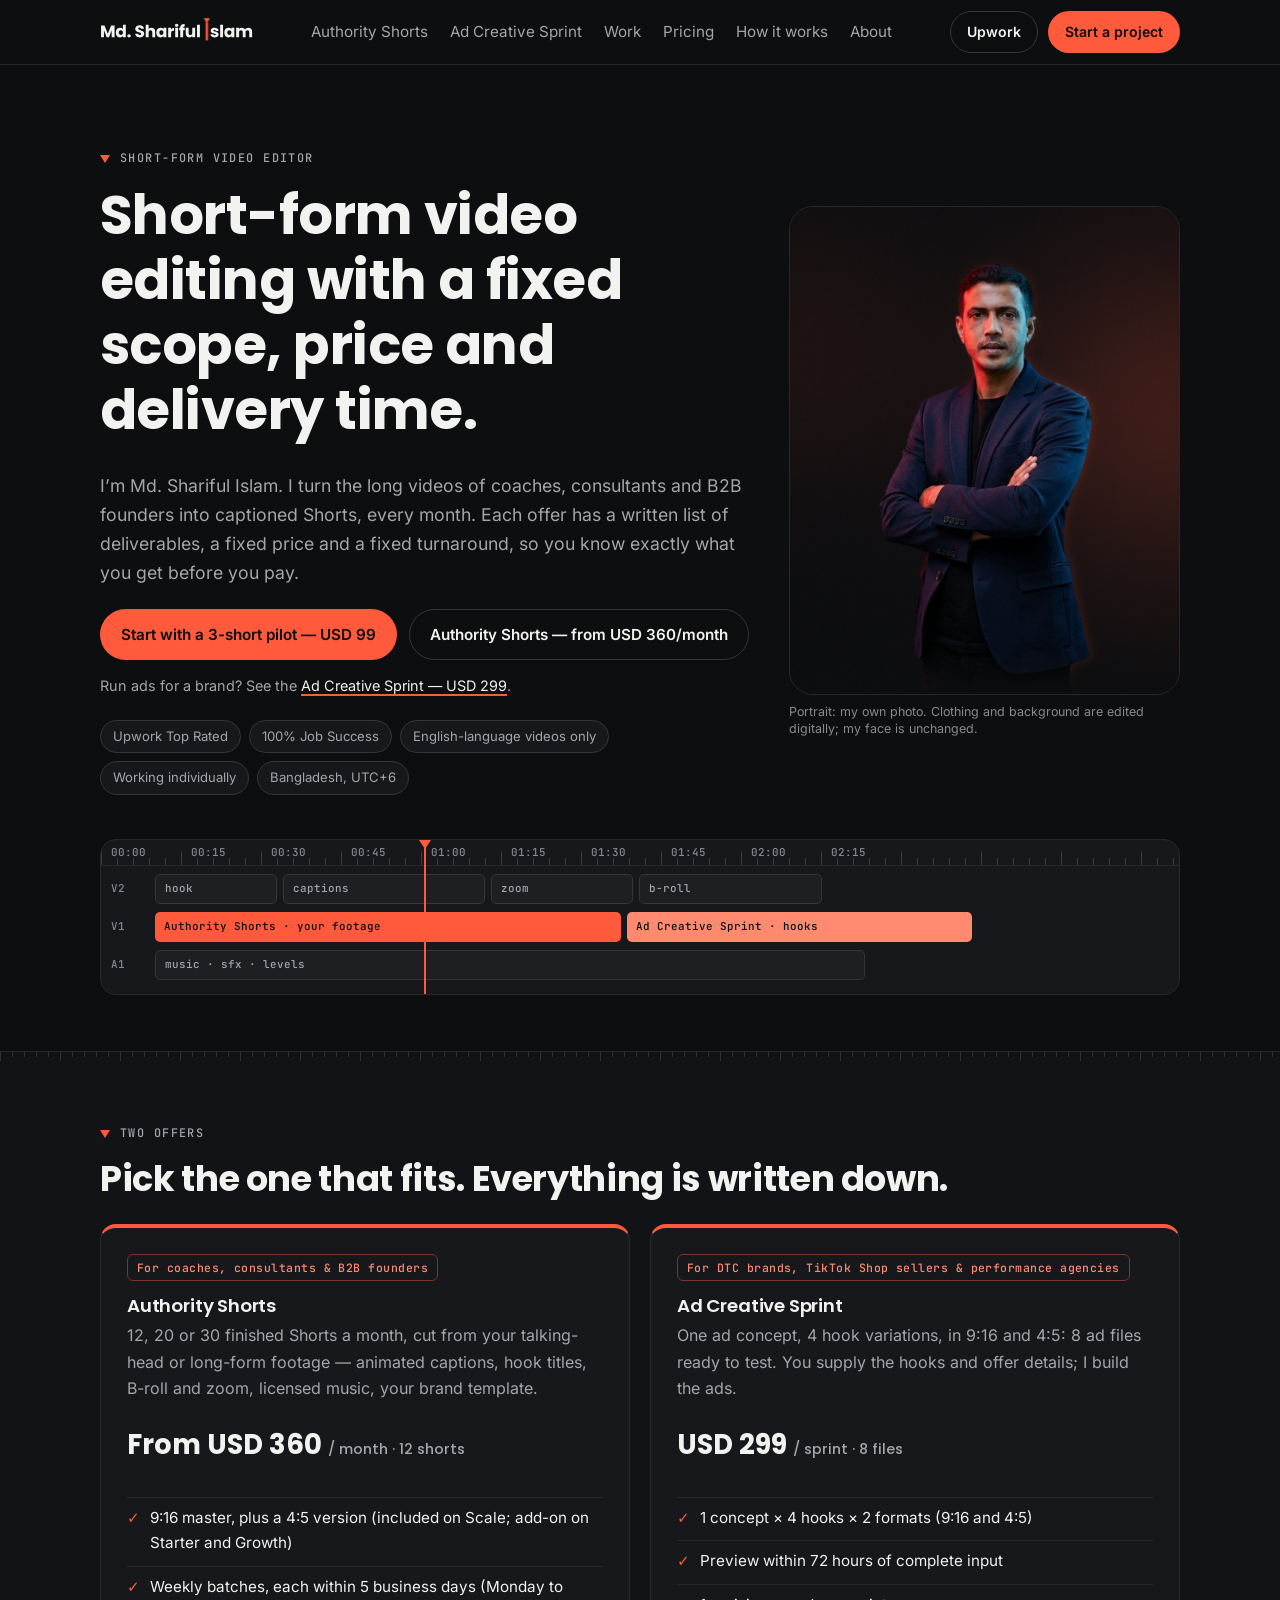
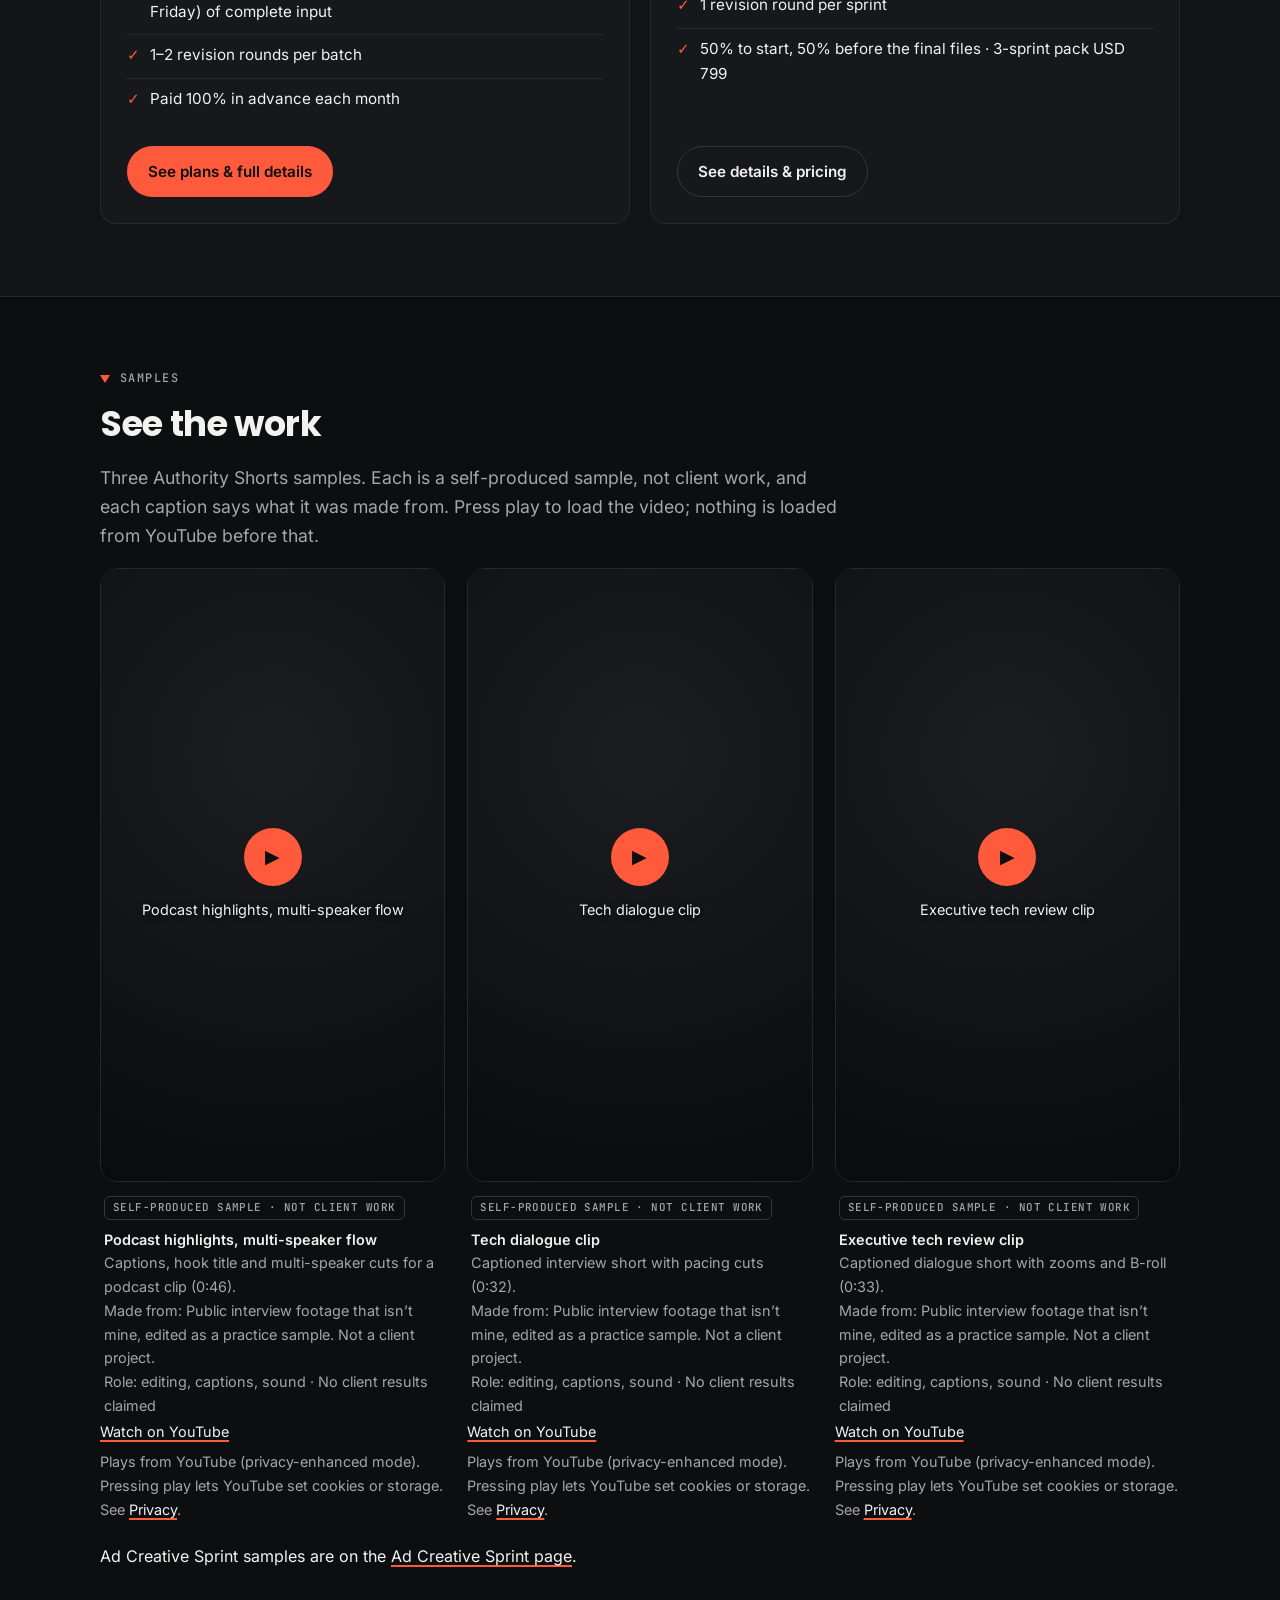
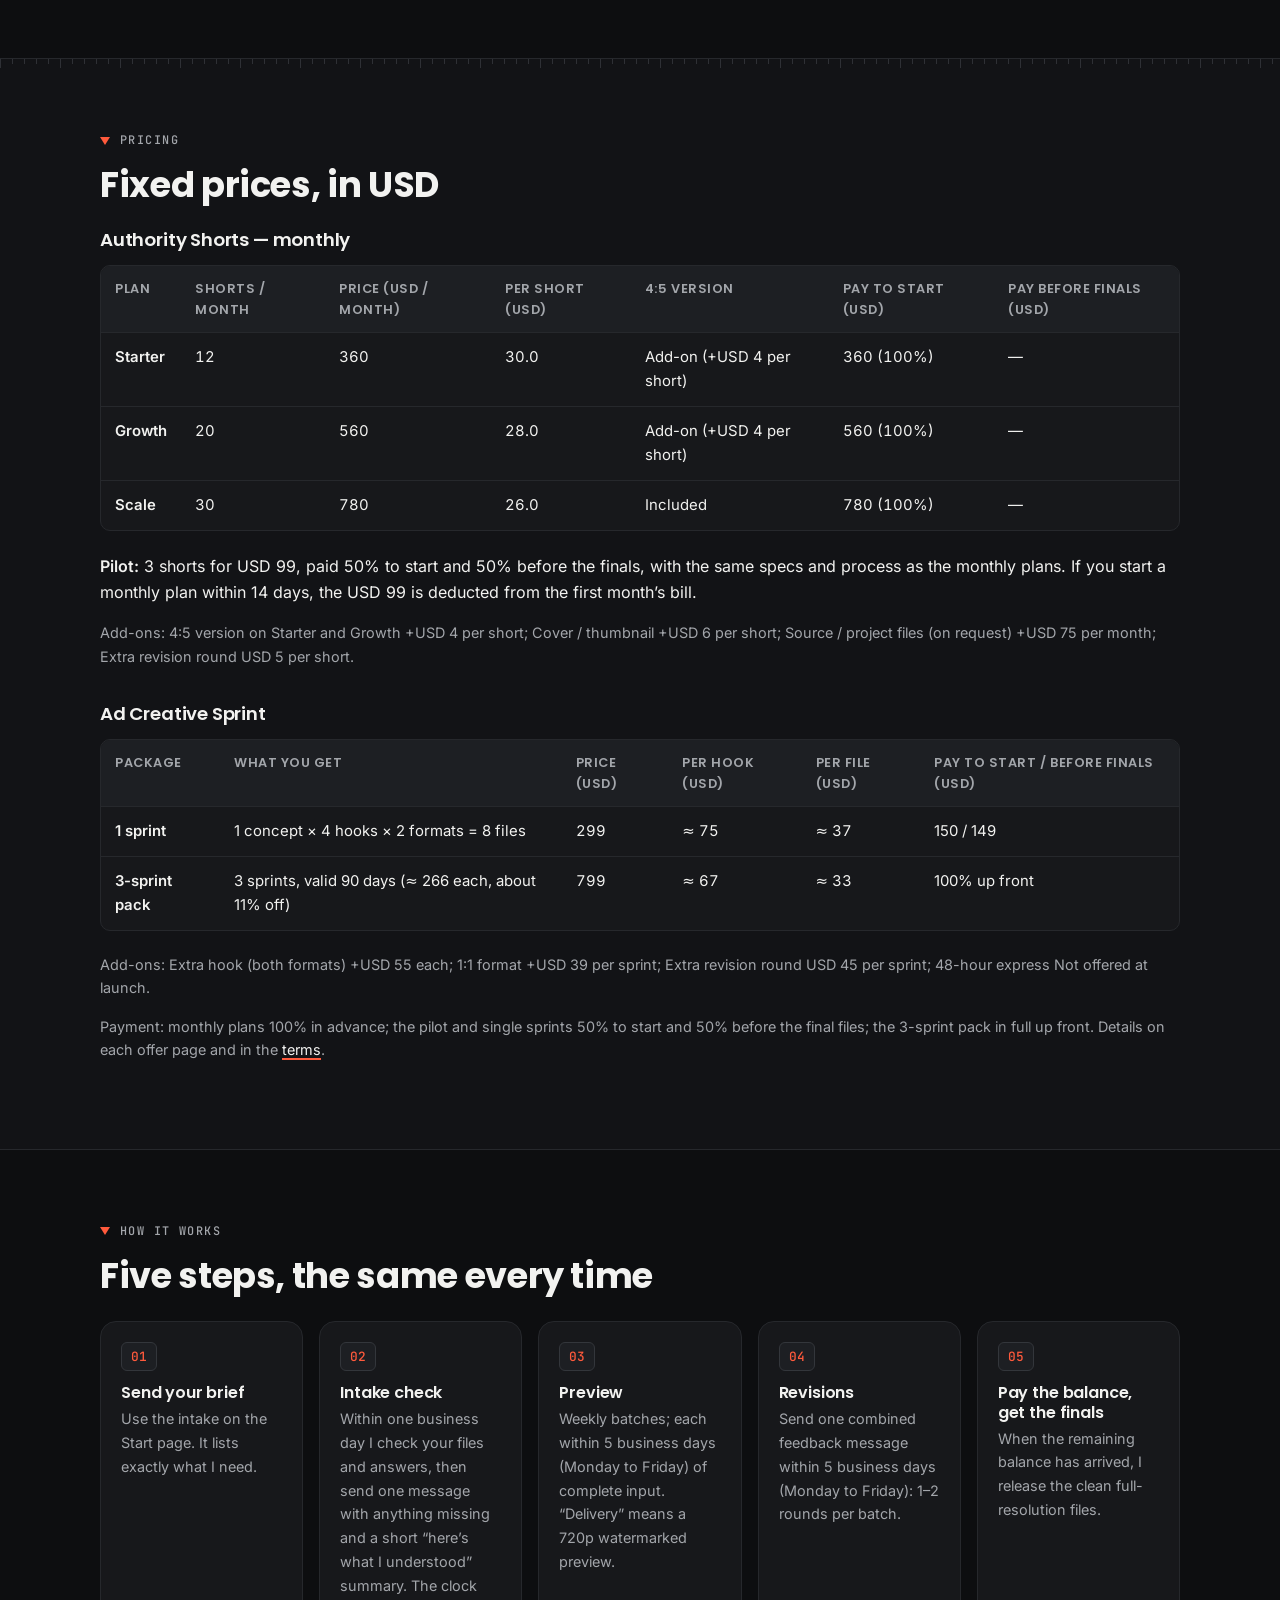
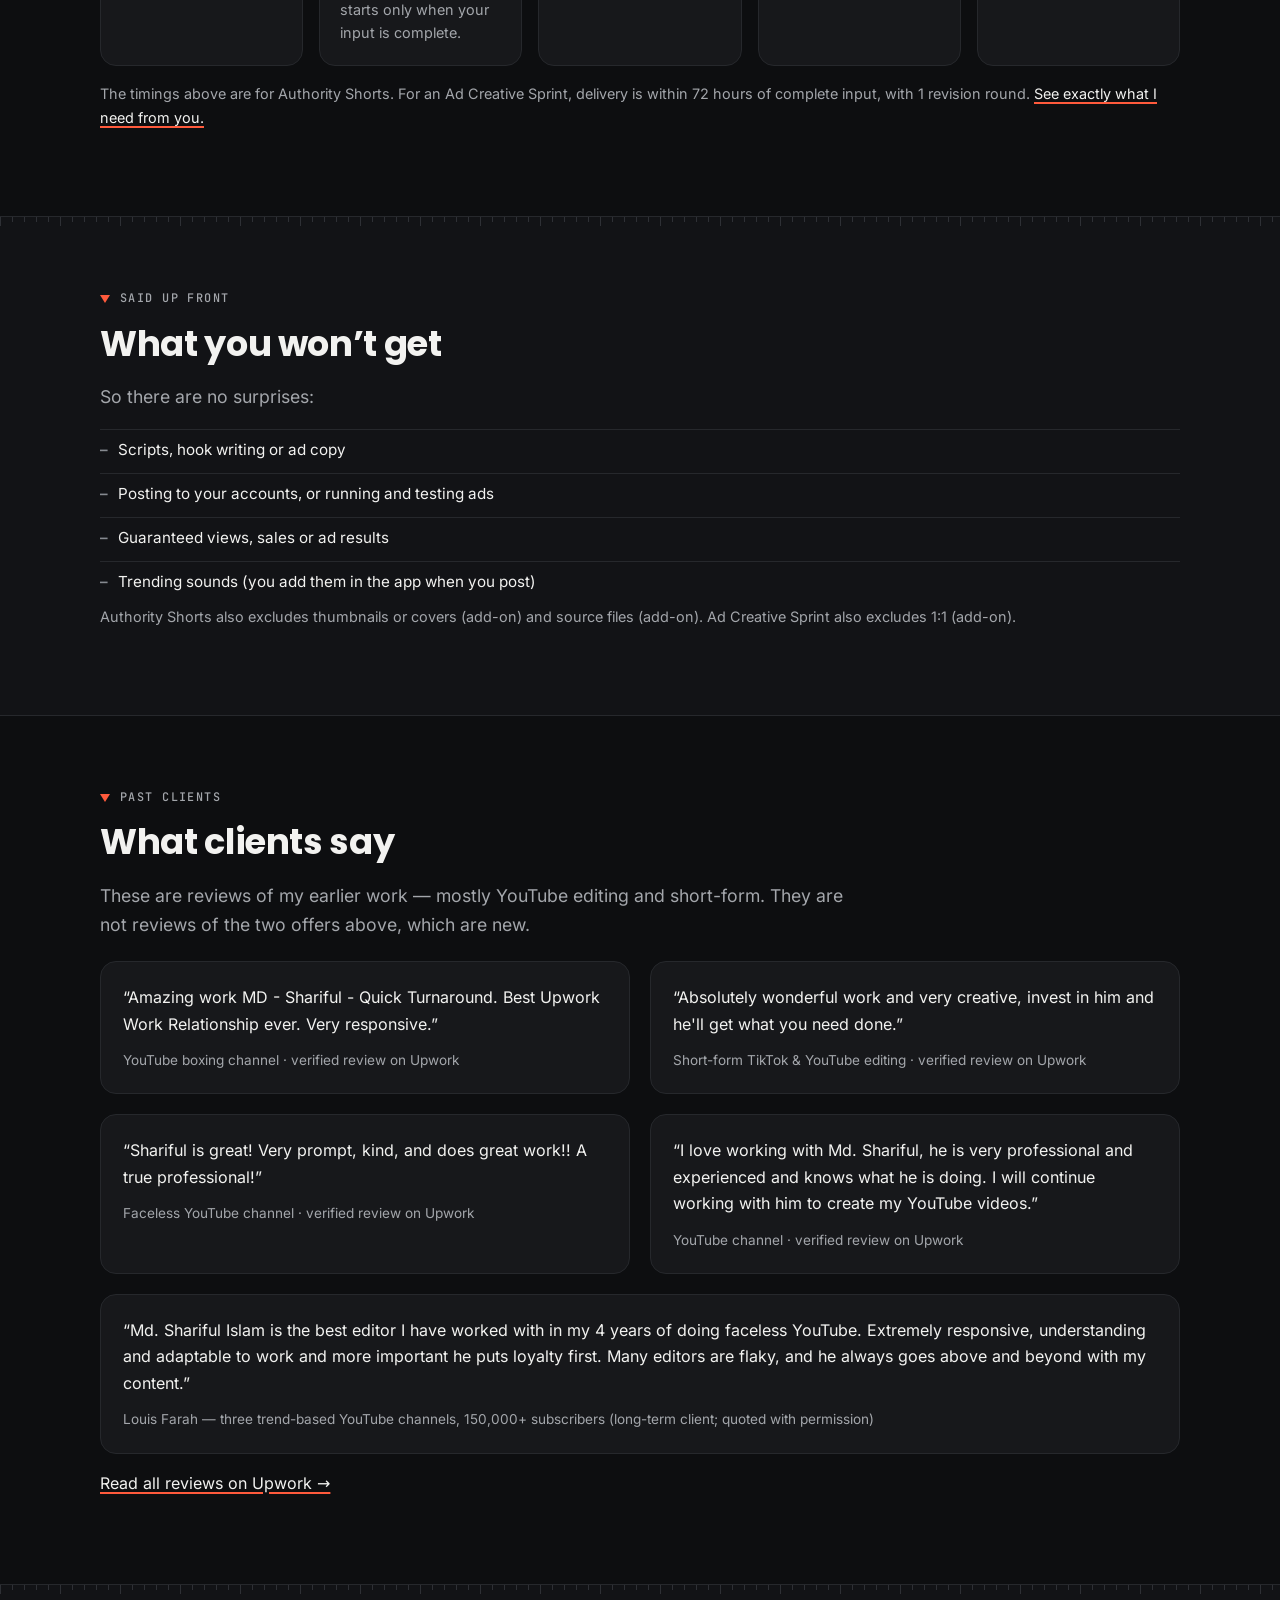
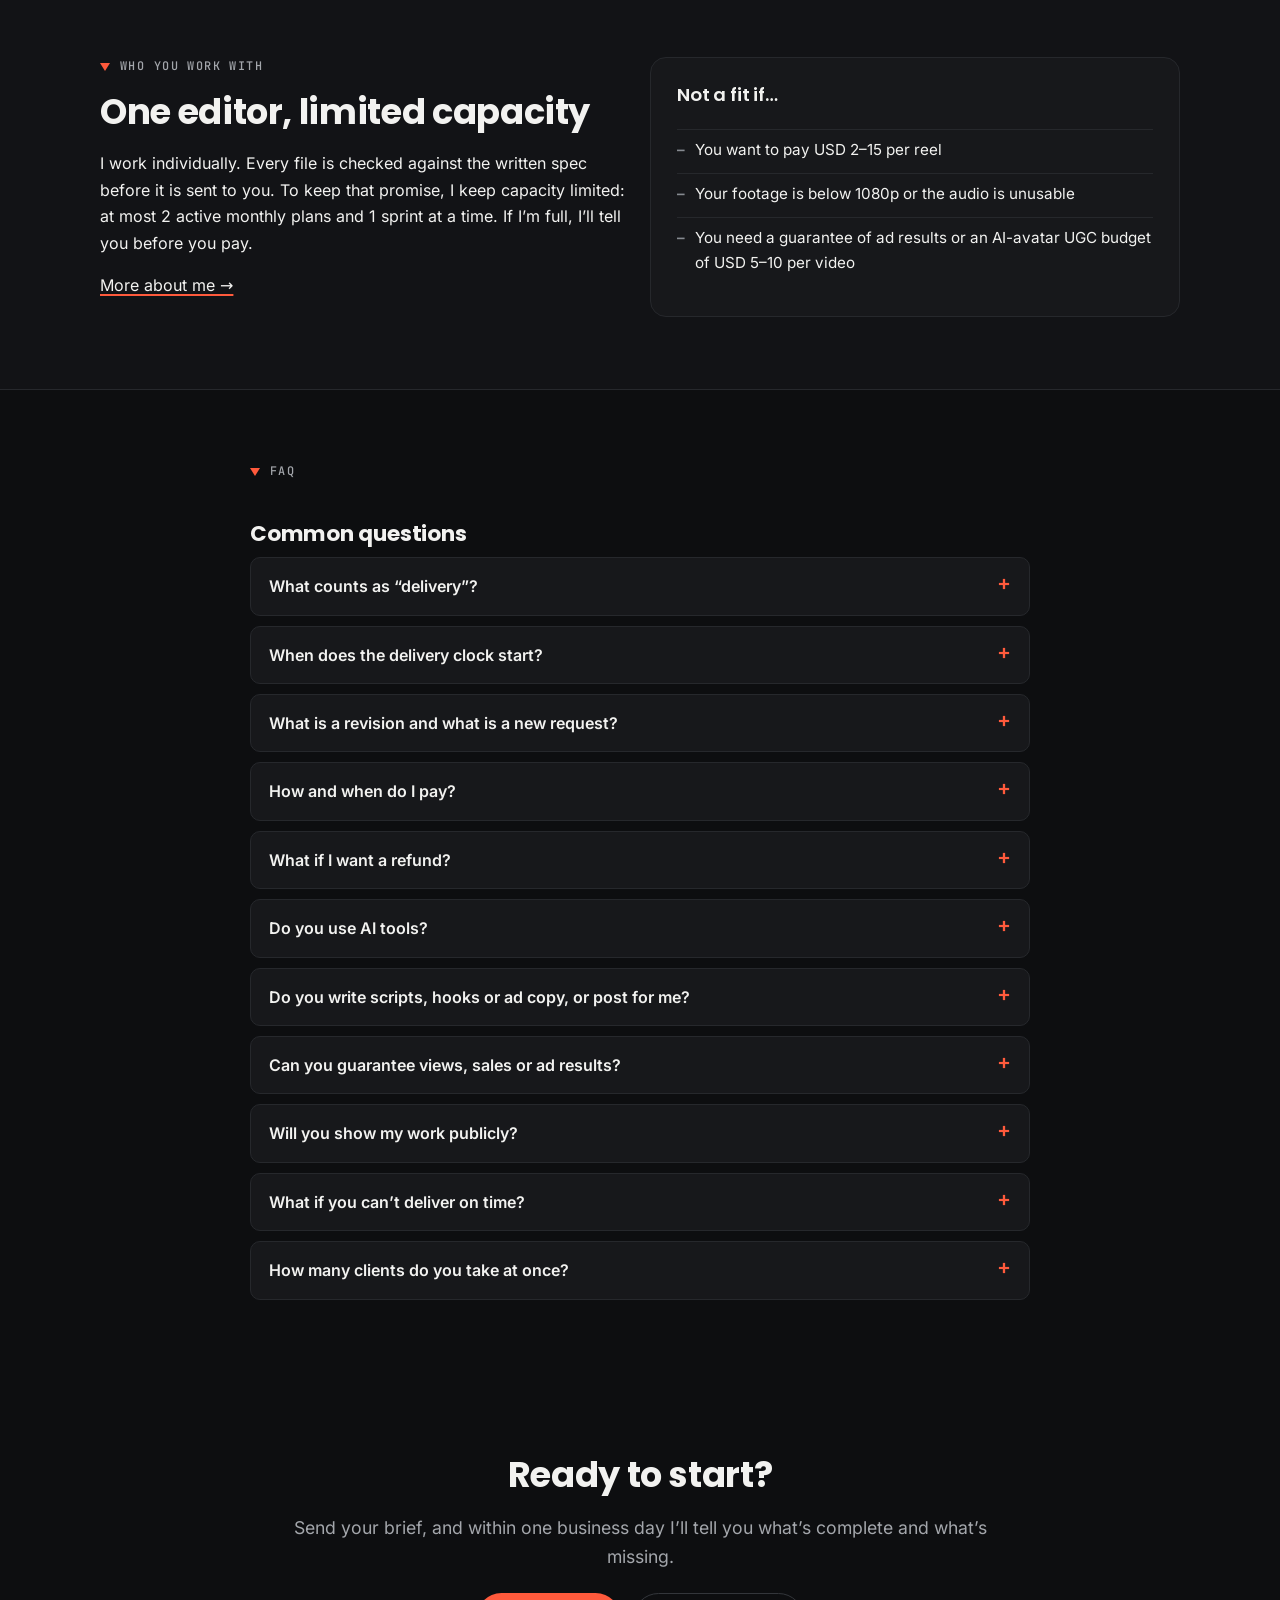
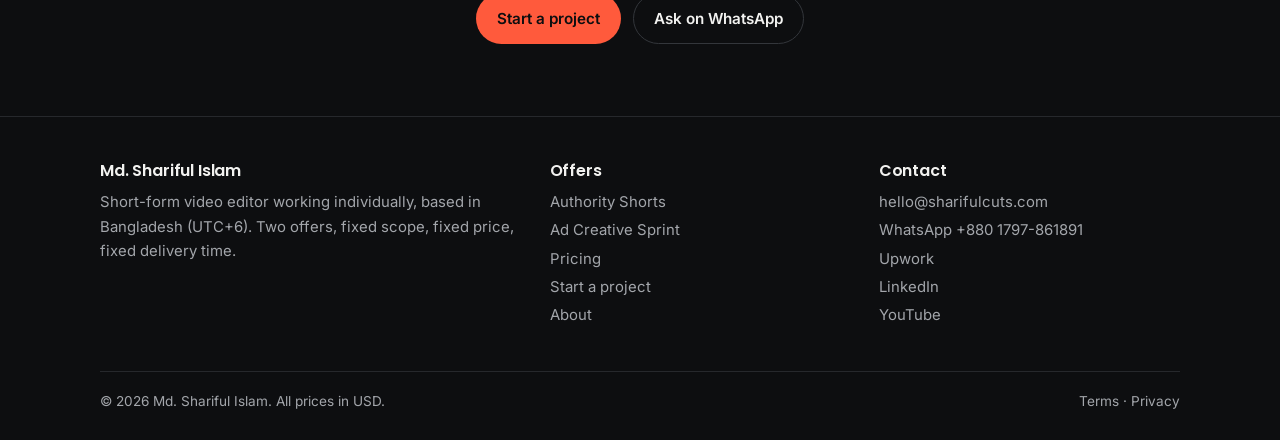
==== commit bf2410c5: "Update hero photo, animated logo and icons (v1.5)" ====
--- a/index.html
+++ b/index.html
@@ -96,7 +96,7 @@
 <a class="skip" href="#main">Skip to content</a>
 <header class="site-header">
 <div class="container nav">
-<a class="brand" href="index.html" aria-label="Md. Shariful Islam — home"><svg xmlns="http://www.w3.org/2000/svg" viewBox="0 0 288.7 64" role="img" aria-label="Md. Shariful Islam" class="wordmark" height="34"><path fill="currentColor" d="M27.42 19.54V42H21.95V28.53L16.93 42H12.51L7.46 28.5V42H1.98V19.54H8.45L14.75 35.09L20.99 19.54Z M37.64 23.89Q39.4 23.89 40.86 24.62Q42.32 25.36 43.15 26.61V18.32H48.62V42H43.15V39.44Q42.38 40.72 40.96 41.49Q39.53 42.26 37.64 42.26Q35.44 42.26 33.64 41.12Q31.85 39.98 30.81 37.89Q29.77 35.79 29.77 33.04Q29.77 30.29 30.81 28.21Q31.85 26.13 33.64 25.01Q35.44 23.89 37.64 23.89ZM39.24 28.66Q37.61 28.66 36.48 29.82Q35.34 30.99 35.34 33.04Q35.34 35.09 36.48 36.29Q37.61 37.49 39.24 37.49Q40.88 37.49 42.01 36.3Q43.15 35.12 43.15 33.07Q43.15 31.02 42.01 29.84Q40.88 28.66 39.24 28.66Z M51.38 39.31Q51.38 38.03 52.3 37.17Q53.21 36.3 54.65 36.3Q56.06 36.3 56.97 37.17Q57.88 38.03 57.88 39.31Q57.88 40.56 56.97 41.41Q56.06 42.26 54.65 42.26Q53.21 42.26 52.3 41.41Q51.38 40.56 51.38 39.31Z  M66.26 35.28H72.08Q72.21 36.53 72.94 37.18Q73.68 37.84 74.86 37.84Q76.08 37.84 76.78 37.28Q77.49 36.72 77.49 35.73Q77.49 34.9 76.93 34.35Q76.37 33.81 75.55 33.46Q74.74 33.1 73.23 32.66Q71.06 31.98 69.68 31.31Q68.3 30.64 67.31 29.33Q66.32 28.02 66.32 25.9Q66.32 22.77 68.59 20.99Q70.86 19.22 74.51 19.22Q78.22 19.22 80.5 20.99Q82.77 22.77 82.93 25.94H77.01Q76.94 24.85 76.21 24.22Q75.47 23.6 74.32 23.6Q73.33 23.6 72.72 24.13Q72.11 24.66 72.11 25.65Q72.11 26.74 73.14 27.34Q74.16 27.95 76.34 28.66Q78.51 29.39 79.87 30.06Q81.23 30.74 82.22 32.02Q83.22 33.3 83.22 35.31Q83.22 37.23 82.24 38.8Q81.26 40.37 79.41 41.3Q77.55 42.22 75.02 42.22Q72.56 42.22 70.61 41.42Q68.66 40.62 67.49 39.06Q66.32 37.49 66.26 35.28Z M103.84 31.57V42H98.4V32.3Q98.4 30.51 97.47 29.52Q96.54 28.53 94.97 28.53Q93.4 28.53 92.48 29.52Q91.55 30.51 91.55 32.3V42H86.08V18.32H91.55V26.54Q92.38 25.36 93.82 24.66Q95.26 23.95 97.05 23.95Q100.12 23.95 101.98 25.98Q103.84 28.02 103.84 31.57Z M113.93 23.89Q115.82 23.89 117.24 24.66Q118.66 25.42 119.43 26.67V24.14H124.9V42H119.43V39.47Q118.63 40.72 117.21 41.49Q115.78 42.26 113.9 42.26Q111.72 42.26 109.93 41.12Q108.14 39.98 107.1 37.89Q106.06 35.79 106.06 33.04Q106.06 30.29 107.1 28.21Q108.14 26.13 109.93 25.01Q111.72 23.89 113.93 23.89ZM115.53 28.66Q113.9 28.66 112.76 29.82Q111.62 30.99 111.62 33.04Q111.62 35.09 112.76 36.29Q113.9 37.49 115.53 37.49Q117.16 37.49 118.3 36.3Q119.43 35.12 119.43 33.07Q119.43 31.02 118.3 29.84Q117.16 28.66 115.53 28.66Z M139.44 23.95V29.74H137.94Q135.89 29.74 134.87 30.62Q133.84 31.5 133.84 33.71V42H128.37V24.14H133.84V27.12Q134.8 25.65 136.24 24.8Q137.68 23.95 139.44 23.95Z M141.06 19.34Q141.06 18.06 141.97 17.22Q142.88 16.37 144.32 16.37Q145.73 16.37 146.64 17.22Q147.55 18.06 147.55 19.34Q147.55 20.59 146.64 21.44Q145.73 22.29 144.32 22.29Q142.88 22.29 141.97 21.44Q141.06 20.59 141.06 19.34ZM147.04 24.14V42H141.57V24.14Z M159.47 28.69H156.52V42H151.05V28.69H149.07V24.14H151.05V23.63Q151.05 20.34 152.94 18.62Q154.83 16.91 158.48 16.91Q159.08 16.91 159.37 16.94V21.58Q157.8 21.49 157.16 22.03Q156.52 22.58 156.52 23.98V24.14H159.47Z M179.16 24.14V42H173.69V39.57Q172.86 40.75 171.43 41.47Q170.01 42.19 168.28 42.19Q166.23 42.19 164.66 41.28Q163.1 40.37 162.23 38.64Q161.37 36.91 161.37 34.58V24.14H166.81V33.84Q166.81 35.63 167.74 36.62Q168.66 37.62 170.23 37.62Q171.83 37.62 172.76 36.62Q173.69 35.63 173.69 33.84V24.14Z M188.07 18.32V42H182.6V18.32Z  M207.86 36.14H213.27Q213.36 37.07 214.13 37.65Q214.9 38.22 216.02 38.22Q217.04 38.22 217.6 37.82Q218.16 37.42 218.16 36.78Q218.16 36.02 217.36 35.65Q216.56 35.28 214.77 34.83Q212.85 34.38 211.57 33.89Q210.29 33.39 209.36 32.32Q208.44 31.25 208.44 29.42Q208.44 27.89 209.28 26.62Q210.13 25.36 211.78 24.62Q213.43 23.89 215.7 23.89Q219.06 23.89 221 25.55Q222.93 27.22 223.22 29.97H218.16Q218.04 29.04 217.35 28.5Q216.66 27.95 215.54 27.95Q214.58 27.95 214.07 28.32Q213.56 28.69 213.56 29.33Q213.56 30.1 214.37 30.48Q215.19 30.86 216.92 31.25Q218.9 31.76 220.15 32.26Q221.4 32.75 222.34 33.86Q223.28 34.96 223.32 36.82Q223.32 38.38 222.44 39.62Q221.56 40.85 219.91 41.55Q218.26 42.26 216.08 42.26Q213.75 42.26 211.92 41.46Q210.1 40.66 209.04 39.26Q207.99 37.87 207.86 36.14Z M231.65 18.32V42H226.18V18.32Z M241.9 23.89Q243.79 23.89 245.21 24.66Q246.64 25.42 247.4 26.67V24.14H252.88V42H247.4V39.47Q246.6 40.72 245.18 41.49Q243.76 42.26 241.87 42.26Q239.69 42.26 237.9 41.12Q236.11 39.98 235.07 37.89Q234.03 35.79 234.03 33.04Q234.03 30.29 235.07 28.21Q236.11 26.13 237.9 25.01Q239.69 23.89 241.9 23.89ZM243.5 28.66Q241.87 28.66 240.73 29.82Q239.6 30.99 239.6 33.04Q239.6 35.09 240.73 36.29Q241.87 37.49 243.5 37.49Q245.13 37.49 246.27 36.3Q247.4 35.12 247.4 33.07Q247.4 31.02 246.27 29.84Q245.13 28.66 243.5 28.66Z M286.39 31.57V42H280.95V32.3Q280.95 30.58 280.04 29.63Q279.13 28.69 277.53 28.69Q275.93 28.69 275.02 29.63Q274.1 30.58 274.1 32.3V42H268.66V32.3Q268.66 30.58 267.75 29.63Q266.84 28.69 265.24 28.69Q263.64 28.69 262.73 29.63Q261.82 30.58 261.82 32.3V42H256.34V24.14H261.82V26.38Q262.65 25.26 263.99 24.61Q265.34 23.95 267.03 23.95Q269.05 23.95 270.63 24.82Q272.22 25.68 273.11 27.28Q274.04 25.81 275.64 24.88Q277.24 23.95 279.13 23.95Q282.46 23.95 284.42 25.97Q286.39 27.98 286.39 31.57Z"/><rect x="198.84" y="14" width="4.5" height="34" rx="1" fill="var(--accent)"/><polygon points="195.34,6 206.84,6 201.09,16" fill="var(--accent)"/></svg></a>
+<a class="brand" href="index.html" aria-label="Md. Shariful Islam — home"><svg xmlns="http://www.w3.org/2000/svg" viewBox="0 0 288.7 64" role="img" aria-label="Md. Shariful Islam" class="wordmark" height="34"><path fill="currentColor" d="M27.42 19.54V42H21.95V28.53L16.93 42H12.51L7.46 28.5V42H1.98V19.54H8.45L14.75 35.09L20.99 19.54Z M37.64 23.89Q39.4 23.89 40.86 24.62Q42.32 25.36 43.15 26.61V18.32H48.62V42H43.15V39.44Q42.38 40.72 40.96 41.49Q39.53 42.26 37.64 42.26Q35.44 42.26 33.64 41.12Q31.85 39.98 30.81 37.89Q29.77 35.79 29.77 33.04Q29.77 30.29 30.81 28.21Q31.85 26.13 33.64 25.01Q35.44 23.89 37.64 23.89ZM39.24 28.66Q37.61 28.66 36.48 29.82Q35.34 30.99 35.34 33.04Q35.34 35.09 36.48 36.29Q37.61 37.49 39.24 37.49Q40.88 37.49 42.01 36.3Q43.15 35.12 43.15 33.07Q43.15 31.02 42.01 29.84Q40.88 28.66 39.24 28.66Z M51.38 39.31Q51.38 38.03 52.3 37.17Q53.21 36.3 54.65 36.3Q56.06 36.3 56.97 37.17Q57.88 38.03 57.88 39.31Q57.88 40.56 56.97 41.41Q56.06 42.26 54.65 42.26Q53.21 42.26 52.3 41.41Q51.38 40.56 51.38 39.31Z  M66.26 35.28H72.08Q72.21 36.53 72.94 37.18Q73.68 37.84 74.86 37.84Q76.08 37.84 76.78 37.28Q77.49 36.72 77.49 35.73Q77.49 34.9 76.93 34.35Q76.37 33.81 75.55 33.46Q74.74 33.1 73.23 32.66Q71.06 31.98 69.68 31.31Q68.3 30.64 67.31 29.33Q66.32 28.02 66.32 25.9Q66.32 22.77 68.59 20.99Q70.86 19.22 74.51 19.22Q78.22 19.22 80.5 20.99Q82.77 22.77 82.93 25.94H77.01Q76.94 24.85 76.21 24.22Q75.47 23.6 74.32 23.6Q73.33 23.6 72.72 24.13Q72.11 24.66 72.11 25.65Q72.11 26.74 73.14 27.34Q74.16 27.95 76.34 28.66Q78.51 29.39 79.87 30.06Q81.23 30.74 82.22 32.02Q83.22 33.3 83.22 35.31Q83.22 37.23 82.24 38.8Q81.26 40.37 79.41 41.3Q77.55 42.22 75.02 42.22Q72.56 42.22 70.61 41.42Q68.66 40.62 67.49 39.06Q66.32 37.49 66.26 35.28Z M103.84 31.57V42H98.4V32.3Q98.4 30.51 97.47 29.52Q96.54 28.53 94.97 28.53Q93.4 28.53 92.48 29.52Q91.55 30.51 91.55 32.3V42H86.08V18.32H91.55V26.54Q92.38 25.36 93.82 24.66Q95.26 23.95 97.05 23.95Q100.12 23.95 101.98 25.98Q103.84 28.02 103.84 31.57Z M113.93 23.89Q115.82 23.89 117.24 24.66Q118.66 25.42 119.43 26.67V24.14H124.9V42H119.43V39.47Q118.63 40.72 117.21 41.49Q115.78 42.26 113.9 42.26Q111.72 42.26 109.93 41.12Q108.14 39.98 107.1 37.89Q106.06 35.79 106.06 33.04Q106.06 30.29 107.1 28.21Q108.14 26.13 109.93 25.01Q111.72 23.89 113.93 23.89ZM115.53 28.66Q113.9 28.66 112.76 29.82Q111.62 30.99 111.62 33.04Q111.62 35.09 112.76 36.29Q113.9 37.49 115.53 37.49Q117.16 37.49 118.3 36.3Q119.43 35.12 119.43 33.07Q119.43 31.02 118.3 29.84Q117.16 28.66 115.53 28.66Z M139.44 23.95V29.74H137.94Q135.89 29.74 134.87 30.62Q133.84 31.5 133.84 33.71V42H128.37V24.14H133.84V27.12Q134.8 25.65 136.24 24.8Q137.68 23.95 139.44 23.95Z M141.06 19.34Q141.06 18.06 141.97 17.22Q142.88 16.37 144.32 16.37Q145.73 16.37 146.64 17.22Q147.55 18.06 147.55 19.34Q147.55 20.59 146.64 21.44Q145.73 22.29 144.32 22.29Q142.88 22.29 141.97 21.44Q141.06 20.59 141.06 19.34ZM147.04 24.14V42H141.57V24.14Z M159.47 28.69H156.52V42H151.05V28.69H149.07V24.14H151.05V23.63Q151.05 20.34 152.94 18.62Q154.83 16.91 158.48 16.91Q159.08 16.91 159.37 16.94V21.58Q157.8 21.49 157.16 22.03Q156.52 22.58 156.52 23.98V24.14H159.47Z M179.16 24.14V42H173.69V39.57Q172.86 40.75 171.43 41.47Q170.01 42.19 168.28 42.19Q166.23 42.19 164.66 41.28Q163.1 40.37 162.23 38.64Q161.37 36.91 161.37 34.58V24.14H166.81V33.84Q166.81 35.63 167.74 36.62Q168.66 37.62 170.23 37.62Q171.83 37.62 172.76 36.62Q173.69 35.63 173.69 33.84V24.14Z M188.07 18.32V42H182.6V18.32Z  M207.86 36.14H213.27Q213.36 37.07 214.13 37.65Q214.9 38.22 216.02 38.22Q217.04 38.22 217.6 37.82Q218.16 37.42 218.16 36.78Q218.16 36.02 217.36 35.65Q216.56 35.28 214.77 34.83Q212.85 34.38 211.57 33.89Q210.29 33.39 209.36 32.32Q208.44 31.25 208.44 29.42Q208.44 27.89 209.28 26.62Q210.13 25.36 211.78 24.62Q213.43 23.89 215.7 23.89Q219.06 23.89 221 25.55Q222.93 27.22 223.22 29.97H218.16Q218.04 29.04 217.35 28.5Q216.66 27.95 215.54 27.95Q214.58 27.95 214.07 28.32Q213.56 28.69 213.56 29.33Q213.56 30.1 214.37 30.48Q215.19 30.86 216.92 31.25Q218.9 31.76 220.15 32.26Q221.4 32.75 222.34 33.86Q223.28 34.96 223.32 36.82Q223.32 38.38 222.44 39.62Q221.56 40.85 219.91 41.55Q218.26 42.26 216.08 42.26Q213.75 42.26 211.92 41.46Q210.1 40.66 209.04 39.26Q207.99 37.87 207.86 36.14Z M231.65 18.32V42H226.18V18.32Z M241.9 23.89Q243.79 23.89 245.21 24.66Q246.64 25.42 247.4 26.67V24.14H252.88V42H247.4V39.47Q246.6 40.72 245.18 41.49Q243.76 42.26 241.87 42.26Q239.69 42.26 237.9 41.12Q236.11 39.98 235.07 37.89Q234.03 35.79 234.03 33.04Q234.03 30.29 235.07 28.21Q236.11 26.13 237.9 25.01Q239.69 23.89 241.9 23.89ZM243.5 28.66Q241.87 28.66 240.73 29.82Q239.6 30.99 239.6 33.04Q239.6 35.09 240.73 36.29Q241.87 37.49 243.5 37.49Q245.13 37.49 246.27 36.3Q247.4 35.12 247.4 33.07Q247.4 31.02 246.27 29.84Q245.13 28.66 243.5 28.66Z M286.39 31.57V42H280.95V32.3Q280.95 30.58 280.04 29.63Q279.13 28.69 277.53 28.69Q275.93 28.69 275.02 29.63Q274.1 30.58 274.1 32.3V42H268.66V32.3Q268.66 30.58 267.75 29.63Q266.84 28.69 265.24 28.69Q263.64 28.69 262.73 29.63Q261.82 30.58 261.82 32.3V42H256.34V24.14H261.82V26.38Q262.65 25.26 263.99 24.61Q265.34 23.95 267.03 23.95Q269.05 23.95 270.63 24.82Q272.22 25.68 273.11 27.28Q274.04 25.81 275.64 24.88Q277.24 23.95 279.13 23.95Q282.46 23.95 284.42 25.97Q286.39 27.98 286.39 31.57Z"/><g class="playhead"><rect x="198.84" y="14" width="4.5" height="34" rx="1" fill="var(--accent)"/><polygon points="195.34,6 206.84,6 201.09,16" fill="var(--accent)"/></g></svg></a>
 <nav class="nav-links" aria-label="Main"><a href="authority-shorts.html">Authority Shorts</a><a href="ad-creative-sprint.html">Ad Creative Sprint</a><a href="work.html">Work</a><a href="index.html#pricing">Pricing</a><a href="index.html#process">How it works</a><a href="about.html">About</a></nav>
 <div class="nav-cta"><a class="btn btn-ghost btn-sm" href="https://www.upwork.com/freelancers/~01e389eef945cdf1aa?mp_source=share" rel="noopener">Upwork</a><a class="btn btn-primary btn-sm" href="https://tally.so/r/OQlyGY?utm_source=sharifulcuts&utm_medium=site&utm_campaign=launch&utm_content=nav" target="_blank" rel="noopener" title="Opens the intake form in a new tab">Start a project</a></div>
 <button class="menu-btn" id="menu-btn" aria-expanded="false" aria-controls="mobile-menu">Menu</button>
@@ -116,7 +116,7 @@
 <p class="small muted" style="margin-top:14px">Run ads for a brand? See the <a href="ad-creative-sprint.html">Ad Creative Sprint — USD 299</a>.</p>
 <div class="chips"><span class="chip">Upwork Top Rated</span><span class="chip">100% Job Success</span><span class="chip">English-language videos only</span><span class="chip">Working individually</span><span class="chip">Bangladesh, UTC+6</span></div>
 </div>
-<figure class="hero-fig"><div class="hero-photo"><img src="assets/img/hero.jpg" alt="Md. Shariful Islam" width="900" height="900"></div><figcaption class="photo-note">Portrait: my own photo. Clothing and background are edited digitally; my face is unchanged.</figcaption></figure>
+<figure class="hero-fig"><div class="hero-photo"><img src="assets/img/hero.jpg" alt="Md. Shariful Islam" width="960" height="1200" fetchpriority="high"></div><figcaption class="photo-note">Portrait: my own photo. Clothing and background are edited digitally; my face is unchanged.</figcaption></figure>
 </div>
 <div class="container"><div class="timeline" aria-hidden="true">
 <div class="tl-ruler"><span>00:00</span><span>00:15</span><span>00:30</span><span>00:45</span><span>01:00</span><span>01:15</span><span>01:30</span><span>01:45</span><span>02:00</span><span>02:15</span></div>
--- a/assets/css/style.css
+++ b/assets/css/style.css
@@ -81,7 +81,7 @@
 .hero-fig{margin:0;justify-self:center;max-width:420px}
 .hero-fig .hero-photo{max-width:none}
 .photo-note{font-size:.78rem;color:var(--faint);margin-top:8px;line-height:1.4}
-.hero-photo img{width:100%;height:auto;aspect-ratio:1/1;object-fit:cover}
+.hero-photo img{width:100%;height:auto;aspect-ratio:4/5;object-fit:cover}
 .chips{display:flex;flex-wrap:wrap;gap:8px;margin-top:22px}
 .chip{border:1px solid var(--border-2);border-radius:999px;padding:5px 12px;font-size:.82rem;color:var(--muted);background:var(--surface)}
 @media(min-width:900px){.hero{padding:84px 0 56px}.hero-grid{grid-template-columns:1.25fr .75fr}}
@@ -194,3 +194,9 @@
 
 .brand .wordmark{display:block;height:30px;width:auto;color:var(--text)}
 @media(min-width:900px){.brand .wordmark{height:34px}}
+
+/* animated logo: the coral playhead scrubs in from the left and settles on the I */
+.brand .playhead{animation:ph-scrub 1.2s cubic-bezier(.22,.8,.25,1) .15s both}
+.brand:hover .playhead{animation:ph-scrub 1s cubic-bezier(.22,.8,.25,1) both}
+@keyframes ph-scrub{0%{transform:translateX(-190px);opacity:0}15%{opacity:1}100%{transform:translateX(0);opacity:1}}
+@media(prefers-reduced-motion:reduce){.brand .playhead,.brand:hover .playhead{animation:none}}
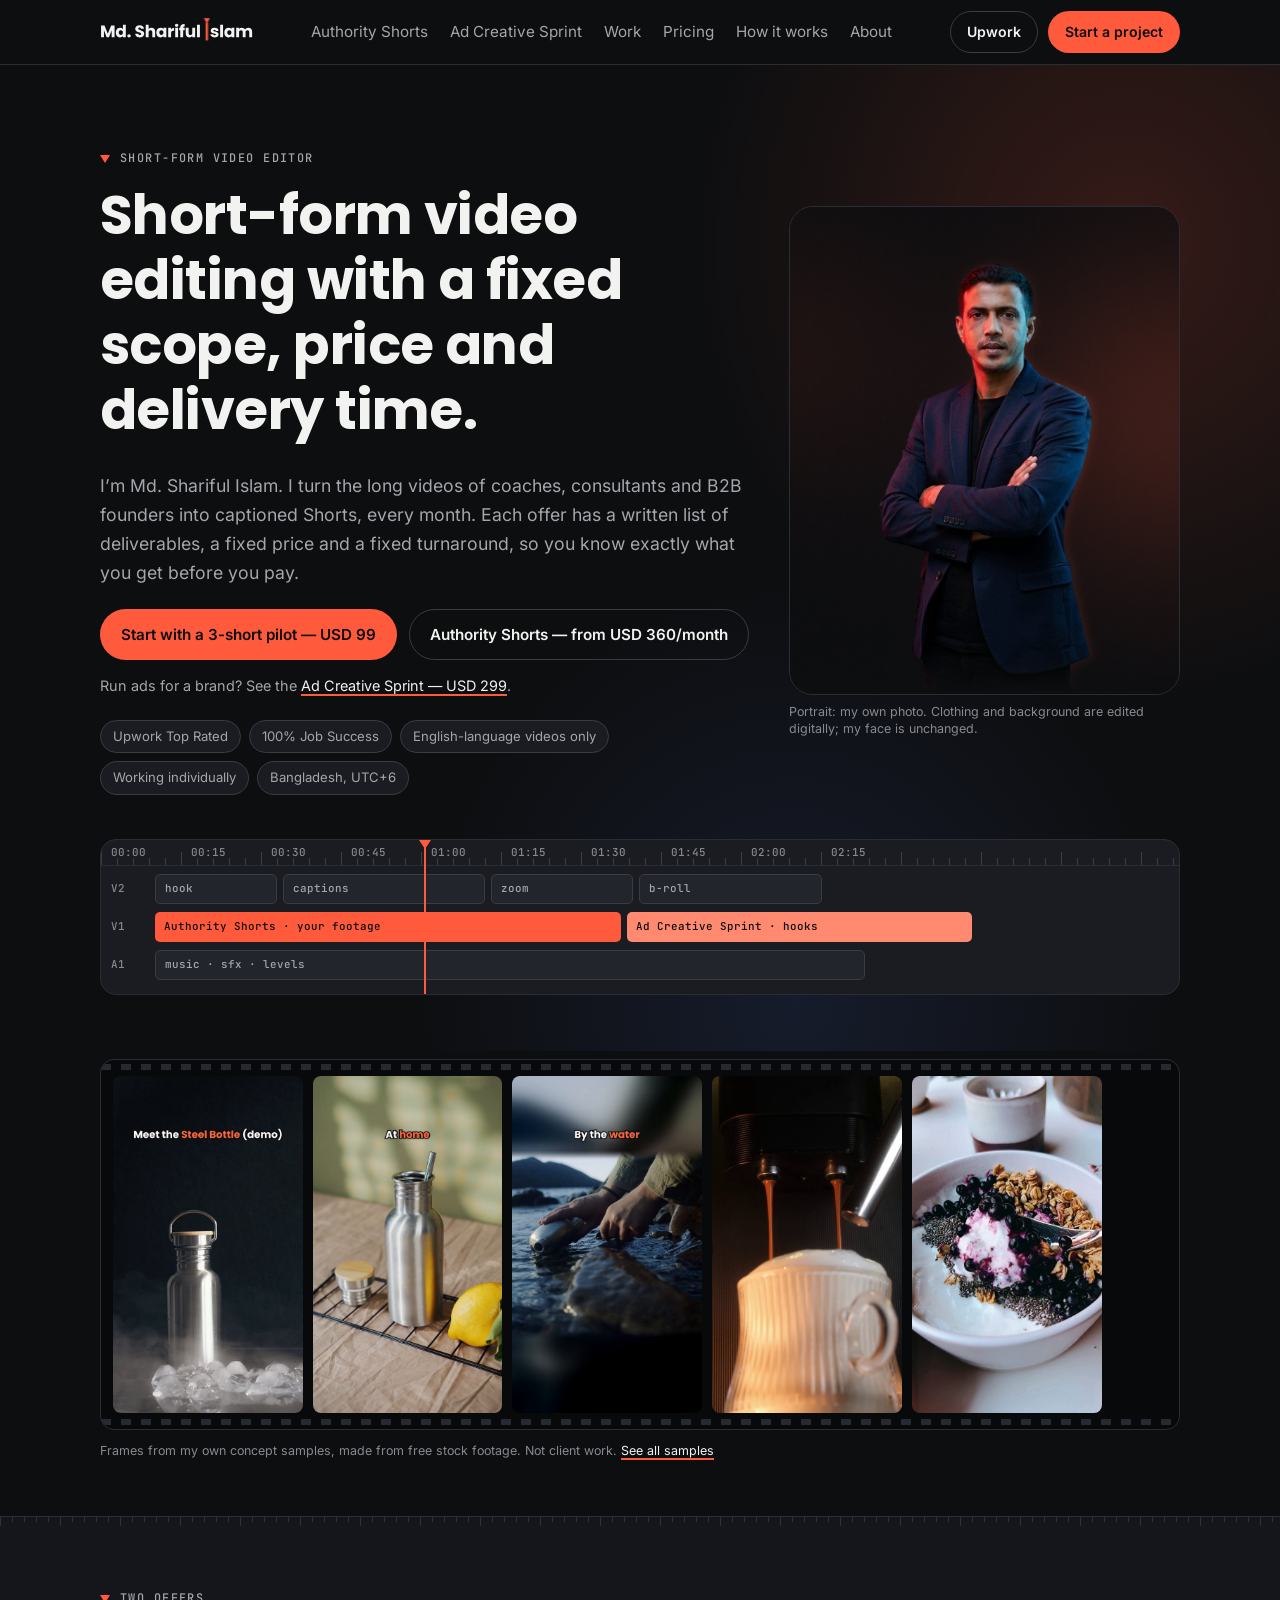
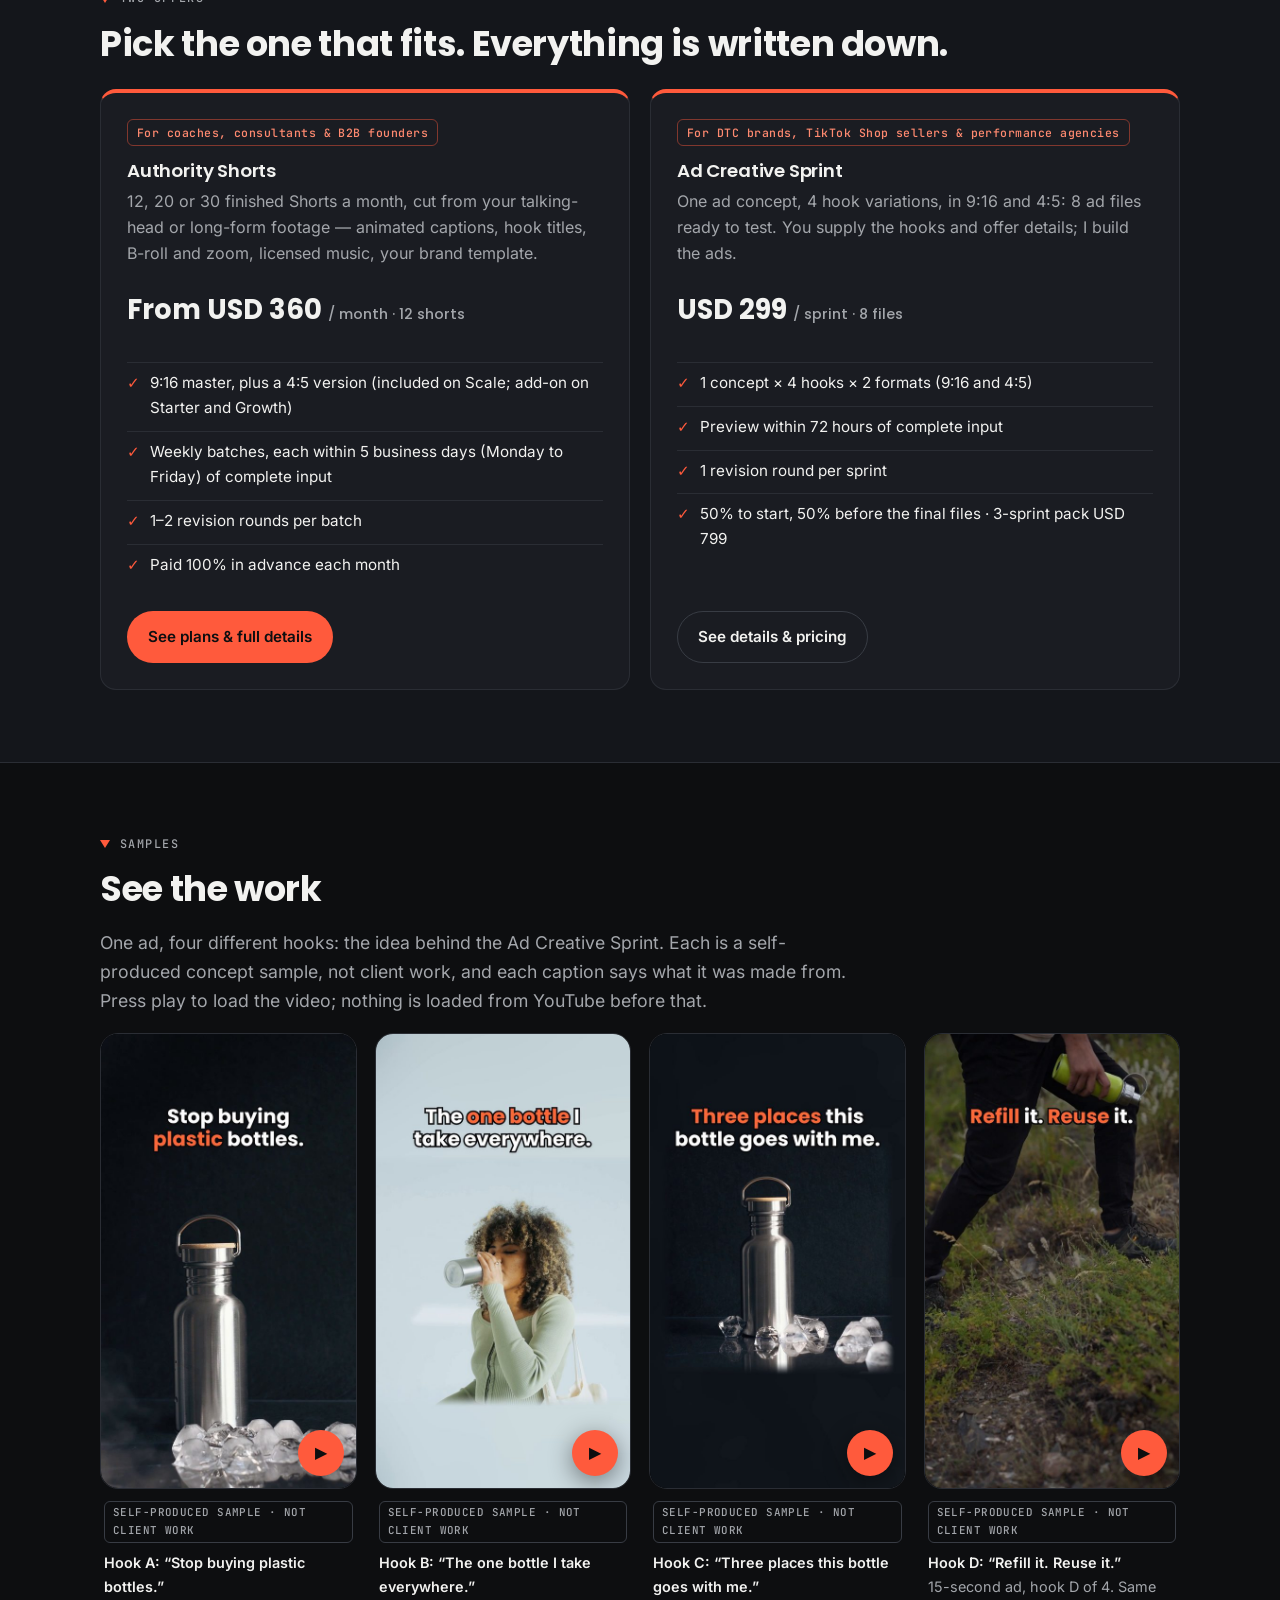
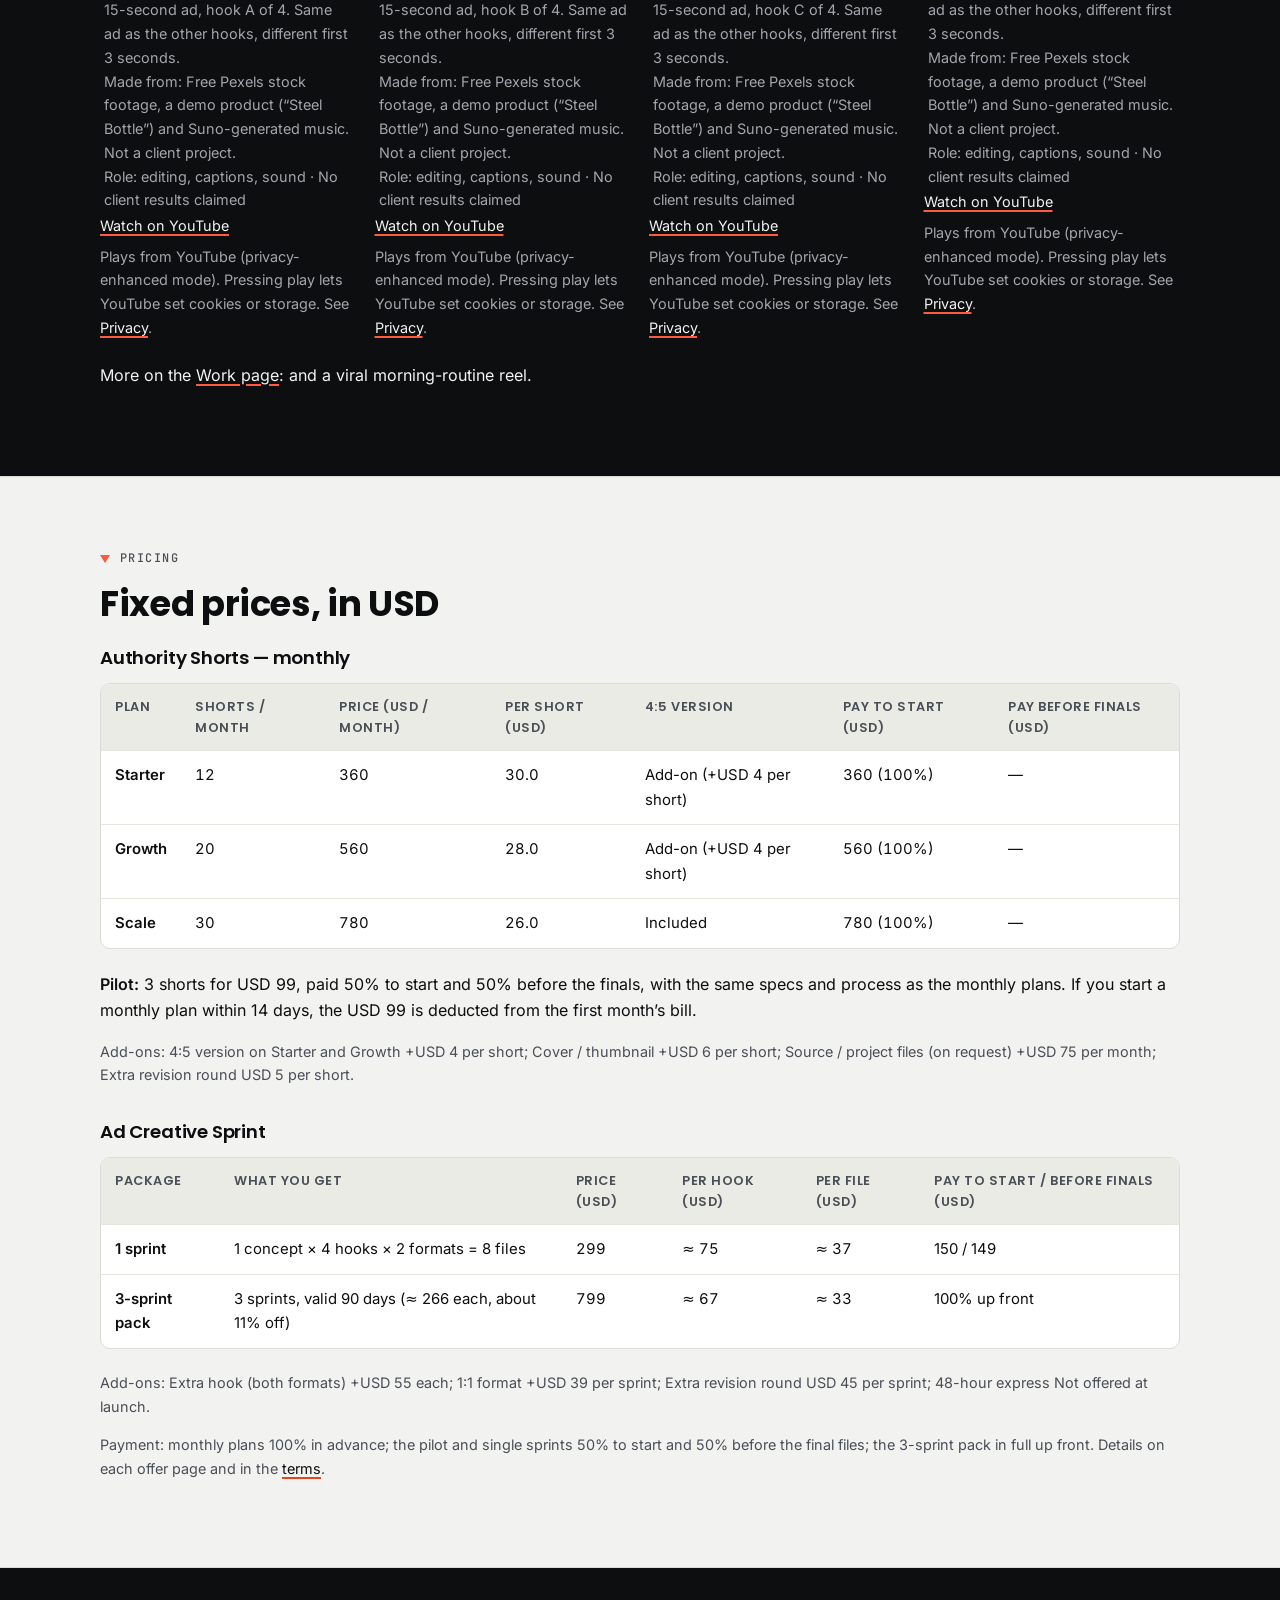
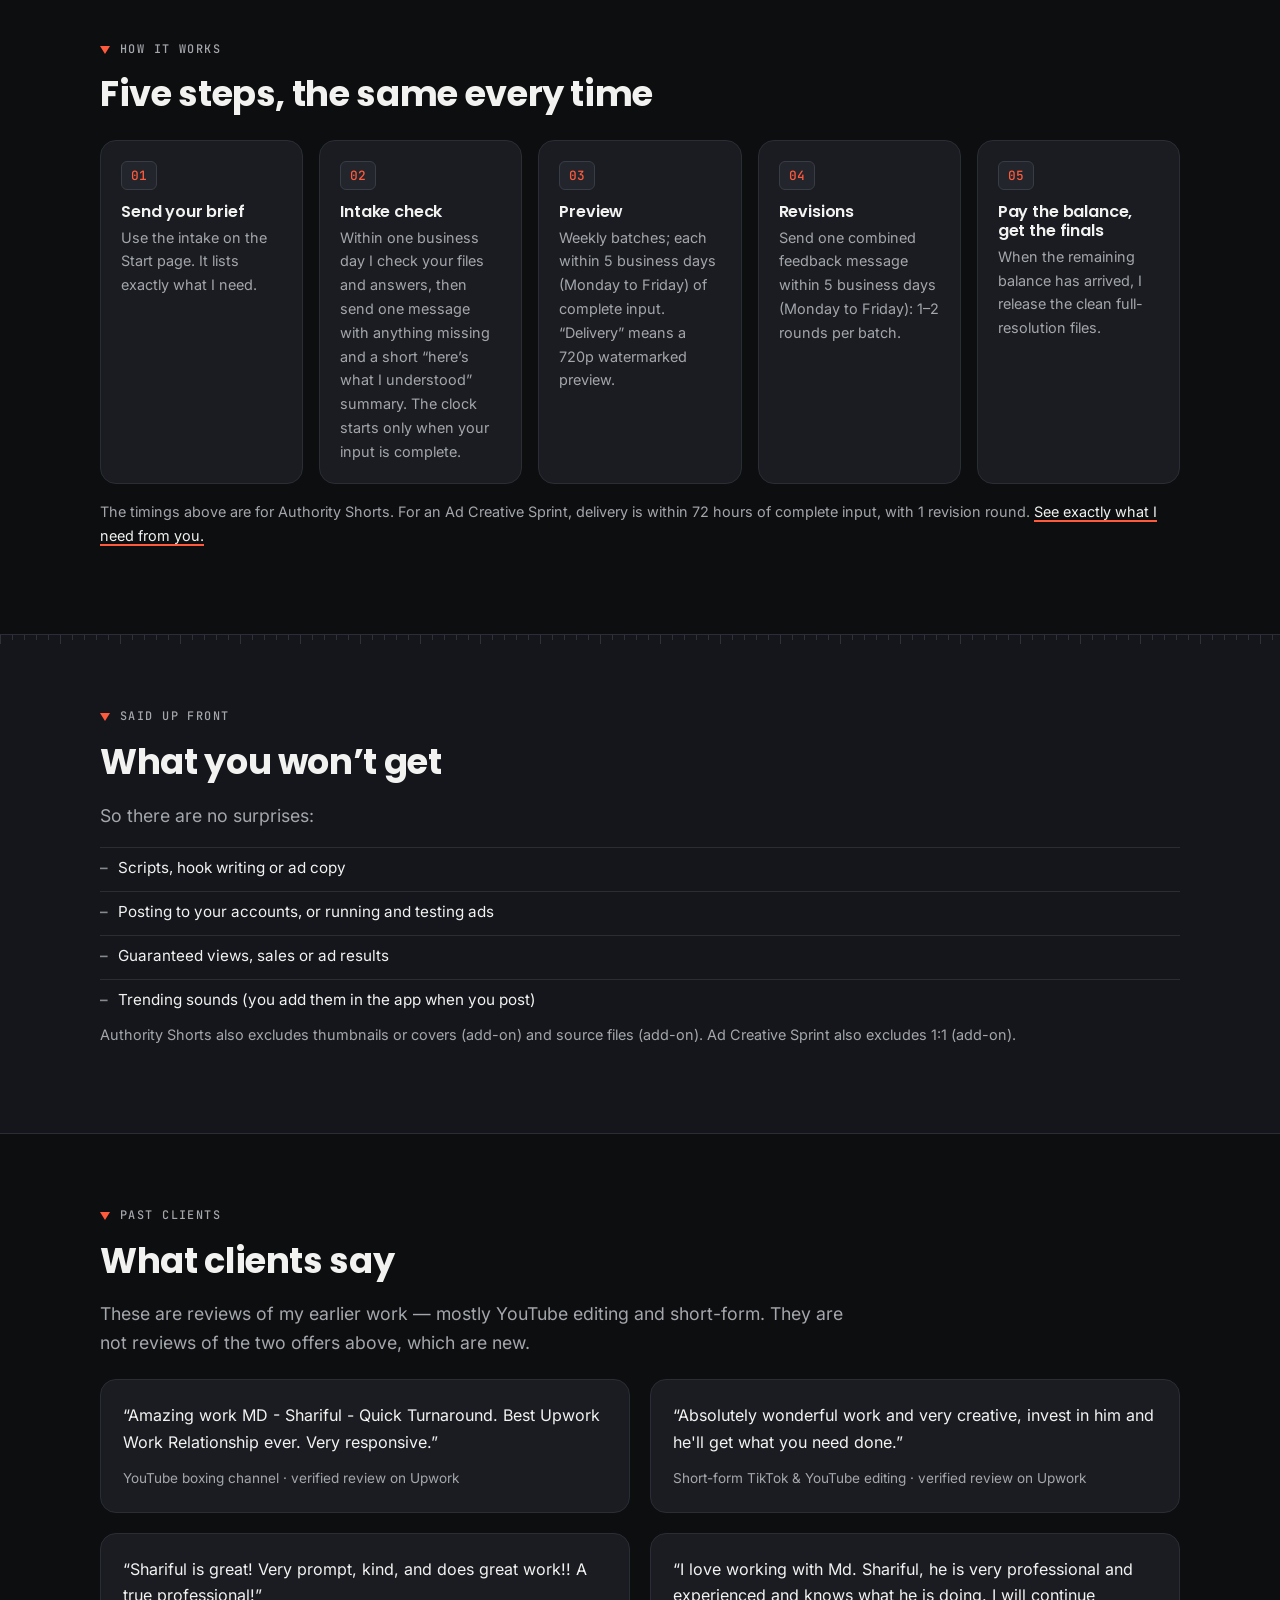
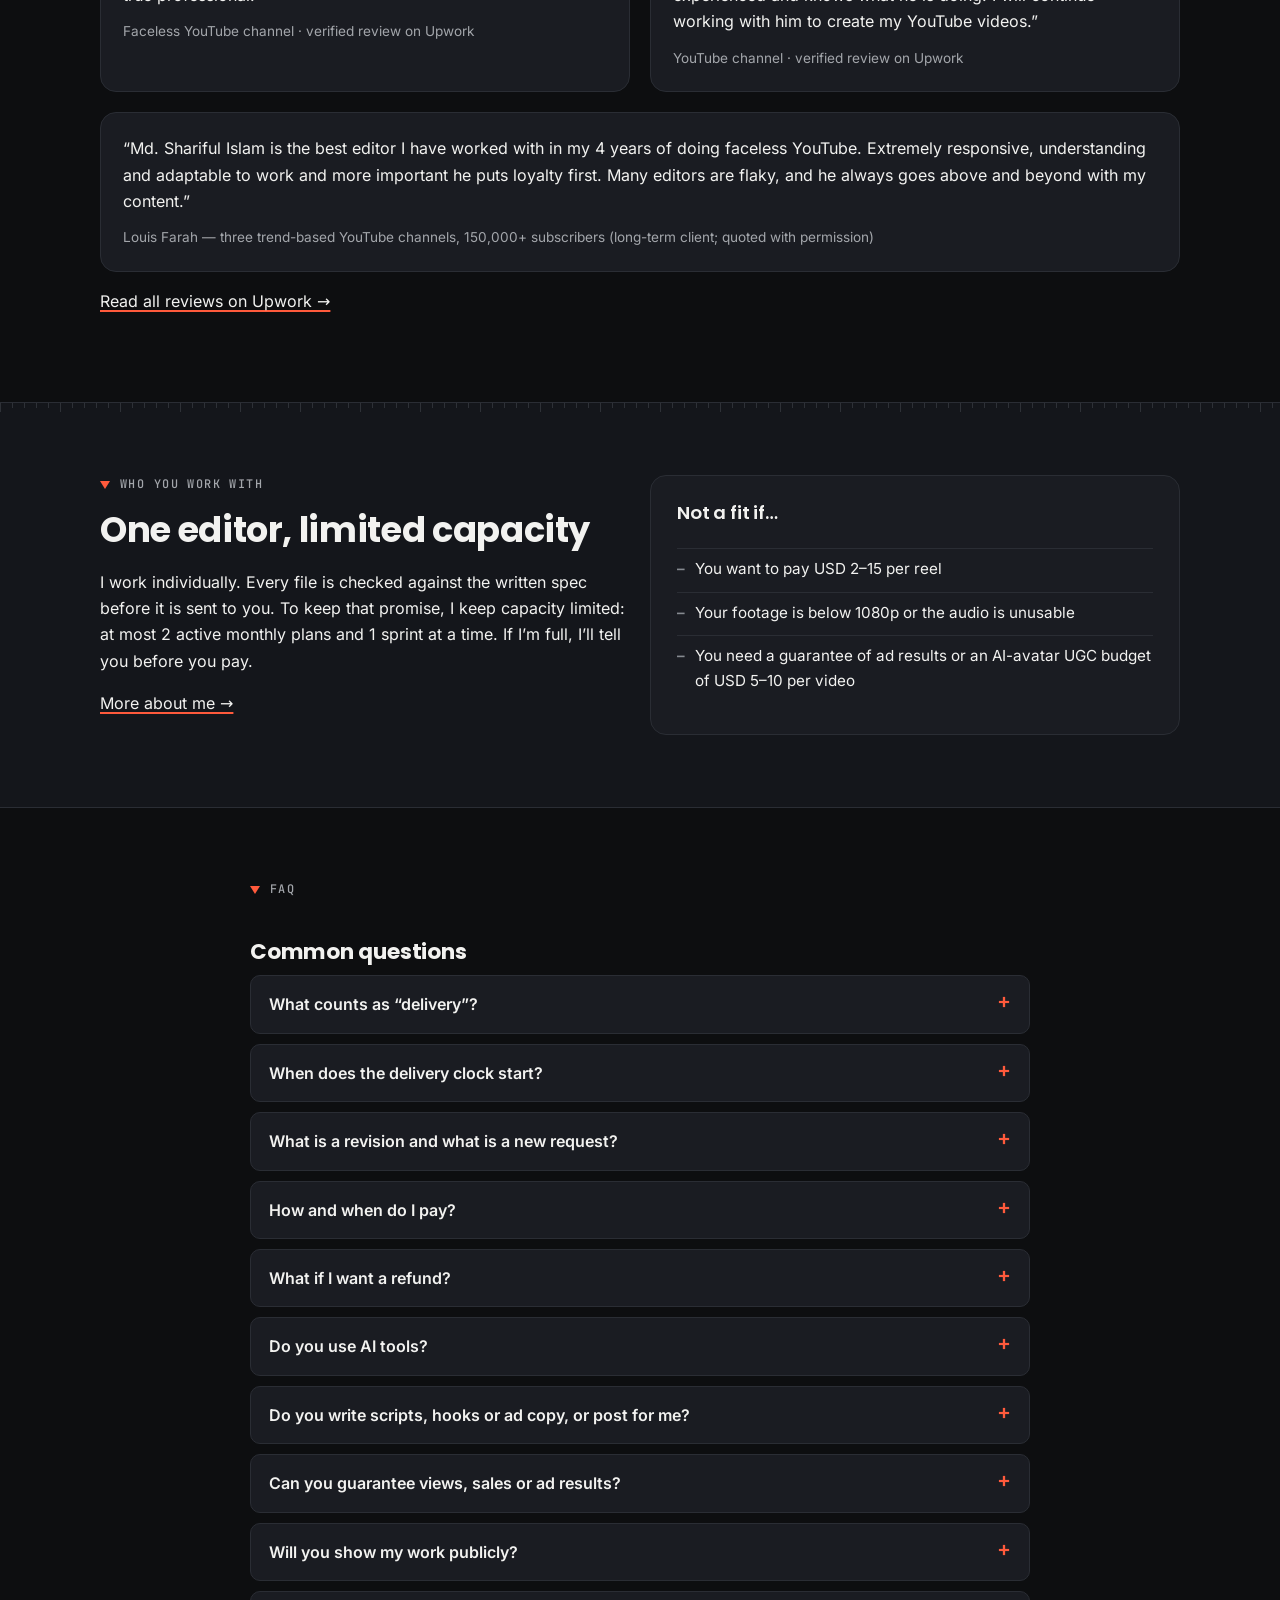
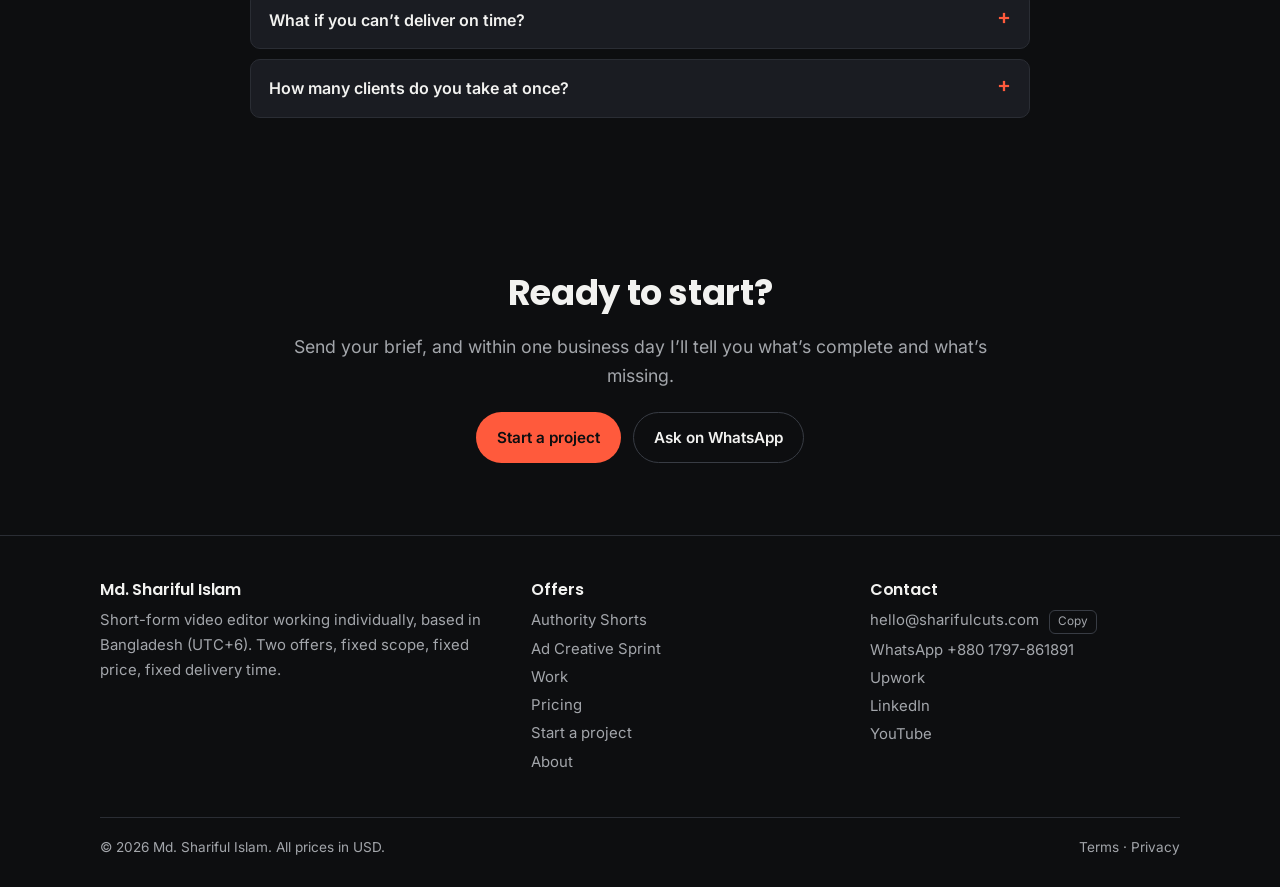
==== commit d65fc2c4: "Remove third-party samples, add security headers, faster logo (v1.8)" ====
--- a/index.html
+++ b/index.html
@@ -3,24 +3,25 @@
 <head>
 <meta charset="UTF-8">
 <meta name="viewport" content="width=device-width, initial-scale=1">
-<title>Md. Shariful Islam — Short-form video editing: Authority Shorts &amp; Ad Creative Sprint</title>
-<meta name="description" content="Fixed-scope, fixed-price short-form video editing. Authority Shorts from USD 360/month for coaches, consultants and B2B founders; Ad Creative Sprint USD 299 for brands.">
+<title>Shorts Editor for Coaches &amp; Brands | Md. Shariful Islam</title>
+<meta name="description" content="Fixed-scope, fixed-price Shorts editing: Authority Shorts from USD 360/month for coaches and founders, Ad Creative Sprint USD 299 for brands.">
 <link rel="canonical" href="https://sharifulcuts.com/">
 <meta property="og:type" content="website">
-<meta property="og:title" content="Md. Shariful Islam — Short-form video editing: Authority Shorts &amp; Ad Creative Sprint">
-<meta property="og:description" content="Fixed-scope, fixed-price short-form video editing. Authority Shorts from USD 360/month for coaches, consultants and B2B founders; Ad Creative Sprint USD 299 for brands.">
+<meta property="og:title" content="Shorts Editor for Coaches &amp; Brands | Md. Shariful Islam">
+<meta property="og:description" content="Fixed-scope, fixed-price Shorts editing: Authority Shorts from USD 360/month for coaches and founders, Ad Creative Sprint USD 299 for brands.">
 <meta property="og:image" content="https://sharifulcuts.com/assets/img/og-image.jpg">
+<meta name="twitter:image" content="https://sharifulcuts.com/assets/img/og-image.jpg">
 <meta property="og:url" content="https://sharifulcuts.com/">
 <meta property="og:site_name" content="Md. Shariful Islam">
 <meta name="twitter:card" content="summary_large_image">
 <meta name="theme-color" content="#0d0e10">
-<link rel="icon" href="assets/img/favicon.ico" sizes="any">
-<link rel="icon" type="image/png" sizes="32x32" href="assets/img/favicon-32.png">
-<link rel="apple-touch-icon" href="assets/img/apple-touch-icon.png">
+<link rel="icon" href="assets/img/favicon.ico?v=18" sizes="any">
+<link rel="icon" type="image/png" sizes="32x32" href="assets/img/favicon-32.png?v=18">
+<link rel="apple-touch-icon" href="assets/img/apple-touch-icon.png?v=18">
 <link rel="manifest" href="assets/site.webmanifest">
 <link rel="preload" href="assets/fonts/inter-latin-400-normal.woff2" as="font" type="font/woff2" crossorigin>
 <link rel="preload" href="assets/fonts/poppins-latin-700-normal.woff2" as="font" type="font/woff2" crossorigin>
-<link rel="stylesheet" href="assets/css/style.css">
+<link rel="stylesheet" href="assets/css/style.css?v=18">
 <script type="application/ld+json">{
  "@context": "https://schema.org",
  "@graph": [
@@ -29,7 +30,7 @@
    "@id": "https://sharifulcuts.com/#person",
    "name": "Md. Shariful Islam",
    "url": "https://sharifulcuts.com/",
-   "image": "https://sharifulcuts.com/assets/img/hero.jpg",
+   "image": "https://sharifulcuts.com/assets/img/hero-v2.jpg",
    "jobTitle": "Short-form video editor",
    "sameAs": [
     "https://www.linkedin.com/in/sharifulcuts",
@@ -90,7 +91,7 @@
    ]
   }
  ]
-}</script>
+}</script><script type="application/ld+json">{"@context": "https://schema.org", "@type": "FAQPage", "mainEntity": [{"@type": "Question", "name": "What counts as “delivery”?", "acceptedAnswer": {"@type": "Answer", "text": "Delivery means I send you a 720p preview with a watermark. Once the remaining balance has arrived, I release the clean final files. My turnaround promise counts until the preview is sent; your feedback window and revision rounds start from that day."}}, {"@type": "Question", "name": "When does the delivery clock start?", "acceptedAnswer": {"@type": "Answer", "text": "When your input is complete: every blocker on the input list has passed. I review your intake within one business day and send one message listing anything missing. Warnings don’t stop the work — I proceed and note them in writing."}}, {"@type": "Question", "name": "What is a revision and what is a new request?", "acceptedAnswer": {"@type": "Answer", "text": "A revision changes something inside the agreed deliverables and your original brief (caption timing, swapping B-roll, colour fixes, audio level, trimming). Changing the brief itself — a new hook, a new offer, a different format or style — is a new request and is priced as an add-on or a new sprint. One round means one combined feedback message per batch or sprint. Mistakes on my side are fixed free and don’t use a round."}}, {"@type": "Question", "name": "How and when do I pay?", "acceptedAnswer": {"@type": "Answer", "text": "Monthly plans are paid 100% in advance each month. The pilot and single sprints are paid 50% to start and 50% before the final files are released. The 3-sprint pack is paid in full up front. Payment instructions are sent only after you confirm my written summary. Payment is by international bank wire in USD; bank charges are paid by the sender. If you’d rather pay by card, hire me through Upwork (same scope, milestone payments)."}}, {"@type": "Question", "name": "What if I want a refund?", "acceptedAnswer": {"@type": "Answer", "text": "Before work starts: 100% refund.After work starts, before I send the preview: refund minus completed work (for a sprint, at least 50% is kept; for a monthly plan, in proportion to the shorts already delivered).After I send the preview: no refund.If I fail to deliver the agreed deliverables on time, you may choose a refund of the undelivered part."}}, {"@type": "Question", "name": "Do you use AI tools?", "acceptedAnswer": {"@type": "Answer", "text": "Yes. I edit with AI-assisted tools, and every file is checked against your brief and the written spec before it is sent. Your footage and files are never sold or published to third parties."}}, {"@type": "Question", "name": "Do you write scripts, hooks or ad copy, or post for me?", "acceptedAnswer": {"@type": "Answer", "text": "No. I edit what you give me. I don’t write scripts, hooks or ad copy, I don’t post to your accounts, and (for ads) I don’t run or test campaigns."}}, {"@type": "Question", "name": "Can you guarantee views, sales or ad results?", "acceptedAnswer": {"@type": "Answer", "text": "No. I guarantee the deliverables, the specification and the delivery time. Results depend on your content, offer and audience, and platform decisions (ad rejections, account actions) are outside my control."}}, {"@type": "Question", "name": "Will you show my work publicly?", "acceptedAnswer": {"@type": "Answer", "text": "Only if you give separate, written consent. It is off by default."}}, {"@type": "Question", "name": "What if you can’t deliver on time?", "acceptedAnswer": {"@type": "Answer", "text": "I work individually. If something prevents me from delivering on time, I’ll tell you before the due date, and the refund rule for late delivery applies: you may choose a refund of the undelivered part. If I ever bring in another editor, I’ll tell you first."}}, {"@type": "Question", "name": "How many clients do you take at once?", "acceptedAnswer": {"@type": "Answer", "text": "I work individually and keep capacity limited: at most 2 active monthly plans and 1 sprint at a time, and only 1 Scale plan. If I’m full, I’ll tell you before you pay."}}]}</script>
 </head>
 <body>
 <a class="skip" href="#main">Skip to content</a>
@@ -116,7 +117,7 @@
 <p class="small muted" style="margin-top:14px">Run ads for a brand? See the <a href="ad-creative-sprint.html">Ad Creative Sprint — USD 299</a>.</p>
 <div class="chips"><span class="chip">Upwork Top Rated</span><span class="chip">100% Job Success</span><span class="chip">English-language videos only</span><span class="chip">Working individually</span><span class="chip">Bangladesh, UTC+6</span></div>
 </div>
-<figure class="hero-fig"><div class="hero-photo"><img src="assets/img/hero.jpg" alt="Md. Shariful Islam" width="960" height="1200" fetchpriority="high"></div><figcaption class="photo-note">Portrait: my own photo. Clothing and background are edited digitally; my face is unchanged.</figcaption></figure>
+<figure class="hero-fig"><div class="hero-photo"><img src="assets/img/hero-v2.jpg" alt="Md. Shariful Islam" width="960" height="1200" fetchpriority="high"></div><figcaption class="photo-note">Portrait: my own photo. Clothing and background are edited digitally; my face is unchanged.</figcaption></figure>
 </div>
 <div class="container"><div class="timeline" aria-hidden="true">
 <div class="tl-ruler"><span>00:00</span><span>00:15</span><span>00:30</span><span>00:45</span><span>01:00</span><span>01:15</span><span>01:30</span><span>01:45</span><span>02:00</span><span>02:15</span></div>
@@ -125,6 +126,17 @@
 <div class="tl-row" data-track="A1"><span class="tl-clip n" style="width:70%">music · sfx · levels</span></div>
 <div class="tl-playhead"></div>
 </div>
+</div></section>
+
+<section class="strip-sec" aria-label="Frames from my sample edits"><div class="container">
+<div class="filmstrip">
+<a href="work.html"><img src="assets/img/s/f-1.jpg" alt="Steel bottle on ice with caption: Meet the Steel Bottle" width="540" height="960" loading="lazy"></a>
+<a href="work.html"><img src="assets/img/s/f-2.jpg" alt="Steel bottle with lemon and caption: At home" width="540" height="960" loading="lazy"></a>
+<a href="work.html"><img src="assets/img/s/f-3.jpg" alt="Hands filling a bottle at a lake with caption: By the water" width="540" height="960" loading="lazy"></a>
+<a href="work.html"><img src="assets/img/s/f-5.jpg" alt="Espresso pouring into a cup, a frame from the morning reel" width="540" height="960" loading="lazy"></a>
+<a href="work.html"><img src="assets/img/s/f-6.jpg" alt="Yogurt bowl with berries, a frame from the morning reel" width="540" height="960" loading="lazy"></a>
+</div>
+<p class="photo-note" style="margin-top:12px">Frames from my own concept samples, made from free stock footage. Not client work. <a href="work.html">See all samples</a></p>
 </div></section>
 
 <section class="section section--alt" id="offers"><div class="container">
@@ -154,12 +166,12 @@
 
 <section class="section" id="samples"><div class="container">
 <div class="eyebrow">Samples</div><h2>See the work</h2>
-<p class="lead">Three Authority Shorts samples. Each is a self-produced sample, not client work, and each caption says what it was made from. Press play to load the video; nothing is loaded from YouTube before that.</p>
-<div class="samples"><figure class="sample-card" style="margin:0"><div class="sample" data-yt="xzWWGdbFSCM" data-title="Podcast highlights, multi-speaker flow"><div class="poster"><button class="play" type="button" aria-label="Play sample 1: Podcast highlights, multi-speaker flow">▶</button><span class="poster-title">Podcast highlights, multi-speaker flow</span></div></div><div class="sample-cap"><span class="badge">Self-produced sample · Not client work</span><strong>Podcast highlights, multi-speaker flow</strong><span>Captions, hook title and multi-speaker cuts for a podcast clip (0:46).</span><br><span class="small">Made from: Public interview footage that isn’t mine, edited as a practice sample. Not a client project.<br>Role: editing, captions, sound · No client results claimed</span></div><a class="small" href="https://www.youtube.com/watch?v=xzWWGdbFSCM" rel="noopener">Watch on YouTube</a><span class="small muted" style="display:block;margin-top:6px">Plays from YouTube (privacy-enhanced mode). Pressing play lets YouTube set cookies or storage. See <a href="privacy.html">Privacy</a>.</span></figure><figure class="sample-card" style="margin:0"><div class="sample" data-yt="o_CUCQxQzqg" data-title="Tech dialogue clip"><div class="poster"><button class="play" type="button" aria-label="Play sample 2: Tech dialogue clip">▶</button><span class="poster-title">Tech dialogue clip</span></div></div><div class="sample-cap"><span class="badge">Self-produced sample · Not client work</span><strong>Tech dialogue clip</strong><span>Captioned interview short with pacing cuts (0:32).</span><br><span class="small">Made from: Public interview footage that isn’t mine, edited as a practice sample. Not a client project.<br>Role: editing, captions, sound · No client results claimed</span></div><a class="small" href="https://www.youtube.com/watch?v=o_CUCQxQzqg" rel="noopener">Watch on YouTube</a><span class="small muted" style="display:block;margin-top:6px">Plays from YouTube (privacy-enhanced mode). Pressing play lets YouTube set cookies or storage. See <a href="privacy.html">Privacy</a>.</span></figure><figure class="sample-card" style="margin:0"><div class="sample" data-yt="qbpZpK7U4vE" data-title="Executive tech review clip"><div class="poster"><button class="play" type="button" aria-label="Play sample 3: Executive tech review clip">▶</button><span class="poster-title">Executive tech review clip</span></div></div><div class="sample-cap"><span class="badge">Self-produced sample · Not client work</span><strong>Executive tech review clip</strong><span>Captioned dialogue short with zooms and B-roll (0:33).</span><br><span class="small">Made from: Public interview footage that isn’t mine, edited as a practice sample. Not a client project.<br>Role: editing, captions, sound · No client results claimed</span></div><a class="small" href="https://www.youtube.com/watch?v=qbpZpK7U4vE" rel="noopener">Watch on YouTube</a><span class="small muted" style="display:block;margin-top:6px">Plays from YouTube (privacy-enhanced mode). Pressing play lets YouTube set cookies or storage. See <a href="privacy.html">Privacy</a>.</span></figure></div>
-<p style="margin-top:22px">Ad Creative Sprint samples are on the <a href="ad-creative-sprint.html#samples">Ad Creative Sprint page</a>.</p>
-</div></section>
-
-<section class="section section--alt" id="pricing"><div class="container">
+<p class="lead">One ad, four different hooks: the idea behind the Ad Creative Sprint. Each is a self-produced concept sample, not client work, and each caption says what it was made from. Press play to load the video; nothing is loaded from YouTube before that.</p>
+<div class="samples samples--4"><figure class="sample-card" style="margin:0"><div class="sample" data-yt="duNtpr_xWDc" data-title="Hook A: “Stop buying plastic bottles.”"><div class="poster"><img class="poster-img" src="assets/img/s/p-hookA.jpg" alt="" width="540" height="960" loading="lazy" decoding="async"><button class="play" type="button" aria-label="Play sample 1: Hook A: “Stop buying plastic bottles.”">▶</button><span class="poster-title">Hook A: “Stop buying plastic bottles.”</span></div></div><div class="sample-cap"><span class="badge">Self-produced sample · Not client work</span><strong>Hook A: “Stop buying plastic bottles.”</strong><span>15-second ad, hook A of 4. Same ad as the other hooks, different first 3 seconds.</span><br><span class="small">Made from: Free Pexels stock footage, a demo product (“Steel Bottle”) and Suno-generated music. Not a client project.<br>Role: editing, captions, sound · No client results claimed</span></div><a class="small" href="https://www.youtube.com/watch?v=duNtpr_xWDc" rel="noopener">Watch on YouTube</a><span class="small muted" style="display:block;margin-top:6px">Plays from YouTube (privacy-enhanced mode). Pressing play lets YouTube set cookies or storage. See <a href="privacy.html">Privacy</a>.</span></figure><figure class="sample-card" style="margin:0"><div class="sample" data-yt="4GrAldIq_Rk" data-title="Hook B: “The one bottle I take everywhere.”"><div class="poster"><img class="poster-img" src="assets/img/s/p-hookB.jpg" alt="" width="540" height="960" loading="lazy" decoding="async"><button class="play" type="button" aria-label="Play sample 2: Hook B: “The one bottle I take everywhere.”">▶</button><span class="poster-title">Hook B: “The one bottle I take everywhere.”</span></div></div><div class="sample-cap"><span class="badge">Self-produced sample · Not client work</span><strong>Hook B: “The one bottle I take everywhere.”</strong><span>15-second ad, hook B of 4. Same ad as the other hooks, different first 3 seconds.</span><br><span class="small">Made from: Free Pexels stock footage, a demo product (“Steel Bottle”) and Suno-generated music. Not a client project.<br>Role: editing, captions, sound · No client results claimed</span></div><a class="small" href="https://www.youtube.com/watch?v=4GrAldIq_Rk" rel="noopener">Watch on YouTube</a><span class="small muted" style="display:block;margin-top:6px">Plays from YouTube (privacy-enhanced mode). Pressing play lets YouTube set cookies or storage. See <a href="privacy.html">Privacy</a>.</span></figure><figure class="sample-card" style="margin:0"><div class="sample" data-yt="JC4a3gFioZI" data-title="Hook C: “Three places this bottle goes with me.”"><div class="poster"><img class="poster-img" src="assets/img/s/p-hookC.jpg" alt="" width="540" height="960" loading="lazy" decoding="async"><button class="play" type="button" aria-label="Play sample 3: Hook C: “Three places this bottle goes with me.”">▶</button><span class="poster-title">Hook C: “Three places this bottle goes with me.”</span></div></div><div class="sample-cap"><span class="badge">Self-produced sample · Not client work</span><strong>Hook C: “Three places this bottle goes with me.”</strong><span>15-second ad, hook C of 4. Same ad as the other hooks, different first 3 seconds.</span><br><span class="small">Made from: Free Pexels stock footage, a demo product (“Steel Bottle”) and Suno-generated music. Not a client project.<br>Role: editing, captions, sound · No client results claimed</span></div><a class="small" href="https://www.youtube.com/watch?v=JC4a3gFioZI" rel="noopener">Watch on YouTube</a><span class="small muted" style="display:block;margin-top:6px">Plays from YouTube (privacy-enhanced mode). Pressing play lets YouTube set cookies or storage. See <a href="privacy.html">Privacy</a>.</span></figure><figure class="sample-card" style="margin:0"><div class="sample" data-yt="EGo47gw-yf8" data-title="Hook D: “Refill it. Reuse it.”"><div class="poster"><img class="poster-img" src="assets/img/s/p-hookD.jpg" alt="" width="540" height="960" loading="lazy" decoding="async"><button class="play" type="button" aria-label="Play sample 4: Hook D: “Refill it. Reuse it.”">▶</button><span class="poster-title">Hook D: “Refill it. Reuse it.”</span></div></div><div class="sample-cap"><span class="badge">Self-produced sample · Not client work</span><strong>Hook D: “Refill it. Reuse it.”</strong><span>15-second ad, hook D of 4. Same ad as the other hooks, different first 3 seconds.</span><br><span class="small">Made from: Free Pexels stock footage, a demo product (“Steel Bottle”) and Suno-generated music. Not a client project.<br>Role: editing, captions, sound · No client results claimed</span></div><a class="small" href="https://www.youtube.com/watch?v=EGo47gw-yf8" rel="noopener">Watch on YouTube</a><span class="small muted" style="display:block;margin-top:6px">Plays from YouTube (privacy-enhanced mode). Pressing play lets YouTube set cookies or storage. See <a href="privacy.html">Privacy</a>.</span></figure></div>
+<p style="margin-top:22px">More on the <a href="work.html">Work page</a>: and a viral morning-routine reel.</p>
+</div></section>
+
+<section class="section section--paper" id="pricing"><div class="container">
 <div class="eyebrow">Pricing</div><h2>Fixed prices, in USD</h2>
 <h3 style="margin-top:22px">Authority Shorts — monthly</h3>
 <div class="table-wrap"><table><thead><tr><th>Plan</th><th>Shorts / month</th><th>Price (USD / month)</th><th>Per short (USD)</th><th>4:5 version</th><th>Pay to start (USD)</th><th>Pay before finals (USD)</th></tr></thead><tbody><tr><td><strong>Starter</strong></td><td class="num">12</td><td class="num">360</td><td class="num">30.0</td><td>Add-on (+USD 4 per short)</td><td class="num">360 (100%)</td><td class="num">—</td></tr><tr><td><strong>Growth</strong></td><td class="num">20</td><td class="num">560</td><td class="num">28.0</td><td>Add-on (+USD 4 per short)</td><td class="num">560 (100%)</td><td class="num">—</td></tr><tr><td><strong>Scale</strong></td><td class="num">30</td><td class="num">780</td><td class="num">26.0</td><td>Included</td><td class="num">780 (100%)</td><td class="num">—</td></tr></tbody></table></div>
@@ -223,11 +235,12 @@
 <div><h4>Offers</h4><ul>
 <li><a href="authority-shorts.html">Authority Shorts</a></li>
 <li><a href="ad-creative-sprint.html">Ad Creative Sprint</a></li>
+<li><a href="work.html">Work</a></li>
 <li><a href="index.html#pricing">Pricing</a></li>
 <li><a href="start.html">Start a project</a></li>
 <li><a href="about.html">About</a></li></ul></div>
 <div><h4>Contact</h4><ul>
-<li><a href="mailto:hello@sharifulcuts.com">hello@sharifulcuts.com</a></li>
+<li><a href="mailto:hello@sharifulcuts.com">hello@sharifulcuts.com</a> <button class="copy-btn" type="button" data-copy="hello@sharifulcuts.com" aria-label="Copy email address">Copy</button></li>
 <li><a href="https://wa.me/8801797861891" rel="noopener">WhatsApp +880 1797-861891</a></li>
 <li><a href="https://www.upwork.com/freelancers/~01e389eef945cdf1aa?mp_source=share" rel="noopener">Upwork</a></li>
 <li><a href="https://www.linkedin.com/in/sharifulcuts" rel="noopener">LinkedIn</a></li>
@@ -237,6 +250,6 @@
 <span><a href="terms.html">Terms</a> · <a href="privacy.html">Privacy</a></span></div>
 </div>
 </footer>
-<script src="assets/js/main.js" defer></script>
+<script src="assets/js/main.js?v=18" defer></script>
 </body>
 </html>
--- a/assets/css/style.css
+++ b/assets/css/style.css
@@ -8,7 +8,7 @@
 @font-face{font-family:"Inter";font-style:normal;font-weight:600;font-display:swap;src:url("../fonts/inter-latin-600-normal.woff2") format("woff2")}
 @font-face{font-family:"JetBrains Mono";font-style:normal;font-weight:500;font-display:swap;src:url("../fonts/jetbrains-mono-latin-500-normal.woff2") format("woff2")}
 :root{
-  --bg:#0d0e10; --bg-2:#121316; --surface:#17181b; --surface-2:#1d1f23; --border:#26282c; --border-2:#33363b;
+  --bg:#0d0e10; --bg-2:#14161b; --surface:#1a1c22; --surface-2:#22252c; --border:#2a2d34; --border-2:#383c44; --cool:#8fb8d9; --paper:#f2f2f0; --paper-ink:#0d0e10; --paper-muted:#4a4e56; --paper-line:#dcdcd6;
   --text:#f2f2f0; --muted:#a3a6ab; --faint:#868a90;
   --accent:#ff5a3c; --accent-2:#ff8a70; --btn:#ff5a3c; --btn-ink:#0d0e10; --btn-hover:#ff8a70; --warn:#e0a52f; --ruler:#3a3d43;
   --radius:16px; --radius-sm:10px; --max:1120px;
@@ -196,7 +196,63 @@
 @media(min-width:900px){.brand .wordmark{height:34px}}
 
 /* animated logo: the coral playhead scrubs in from the left and settles on the I */
-.brand .playhead{animation:ph-scrub 1.2s cubic-bezier(.22,.8,.25,1) .15s both}
-.brand:hover .playhead{animation:ph-scrub 1s cubic-bezier(.22,.8,.25,1) both}
-@keyframes ph-scrub{0%{transform:translateX(-190px);opacity:0}15%{opacity:1}100%{transform:translateX(0);opacity:1}}
+.brand .playhead{animation:ph-scrub .55s cubic-bezier(.22,.8,.25,1) .05s both}
+.brand:hover .playhead{animation:ph-scrub .5s cubic-bezier(.22,.8,.25,1) both}
+@keyframes ph-scrub{0%{transform:translateX(-46px);opacity:0}30%{opacity:1}100%{transform:translateX(0);opacity:1}}
 @media(prefers-reduced-motion:reduce){.brand .playhead,.brand:hover .playhead{animation:none}}
+
+/* ---- v1.7: depth, glow, paper sections, offer identity ---- */
+.hero{position:relative;background:radial-gradient(55% 75% at 88% 18%,rgba(255,90,60,.17),transparent 62%),radial-gradient(45% 65% at 62% 95%,rgba(86,120,230,.13),transparent 66%)}
+.offer-a .section--alt{background:#16130f}
+.offer-b .section--alt{background:#11161c}
+.offer-b .badge,.offer-b .tag,.offer-b .eyebrow{color:var(--cool)}
+.offer-b .badge,.offer-b .tag{border-color:rgba(143,184,217,.4)}
+.offer-b .steps li::before{color:var(--cool)}
+
+.section--paper{background:var(--paper);color:var(--paper-ink);border-top:1px solid var(--paper-line);border-bottom:1px solid var(--paper-line)}
+.section--paper .eyebrow,.section--paper .muted,.section--paper .lead{color:var(--paper-muted)}
+.section--paper h2,.section--paper h3,.section--paper td strong,.section--paper .hl{color:var(--paper-ink)}
+.section--paper a{color:var(--paper-ink);text-decoration-color:#e8431f}
+.section--paper .table-wrap{background:#fff;border-color:var(--paper-line)}
+.section--paper th{background:#ebebe6;color:var(--paper-muted)}
+.section--paper th,.section--paper td{border-bottom-color:#e6e6e0}
+.section--paper .notice{background:#fff;border-color:var(--paper-line);border-left-color:#e8431f;color:var(--paper-muted)}
+.section--paper .notice strong{color:var(--paper-ink)}
+.section--paper .btn-ghost{color:var(--paper-ink);border-color:#b9b9b3}
+
+/* sample grids: 4 and 5 items */
+@media(min-width:900px){.samples.samples--4{grid-template-columns:repeat(4,1fr);gap:18px}.samples.samples--1{grid-template-columns:minmax(0,290px)}}
+.sample .poster-img{transition:transform .4s}
+.sample:hover .poster-img{transform:scale(1.03)}
+.sample .poster{background:#0a0b0c}
+.sample .poster .poster-title{position:absolute;left:0;right:0;bottom:0;padding:34px 14px 14px;background:linear-gradient(transparent,rgba(0,0,0,.78));font-size:.85rem;text-align:left}
+.sample .poster .play{box-shadow:0 6px 24px rgba(0,0,0,.45)}
+
+/* homepage filmstrip */
+.strip-sec{padding:8px 0 44px}
+.filmstrip{display:flex;gap:10px;padding:16px 0;background:#08090a;border:1px solid var(--border);border-radius:14px;padding-left:12px;padding-right:12px;overflow-x:auto;-webkit-overflow-scrolling:touch;position:relative}
+.filmstrip::before,.filmstrip::after{content:"";position:absolute;left:0;right:0;height:6px;background:repeating-linear-gradient(90deg,#2a2d34 0 10px,transparent 10px 20px);opacity:.9}
+.filmstrip::before{top:4px}.filmstrip::after{bottom:4px}
+.filmstrip a{flex:0 0 auto;width:clamp(120px,18%,200px);border-radius:8px;overflow:hidden;display:block}
+.filmstrip img{width:100%;height:auto;aspect-ratio:9/16;object-fit:cover;transition:transform .35s}
+.filmstrip a:hover img{transform:scale(1.04)}
+
+/* safe-zone figure */
+.sz-wrap{display:grid;gap:28px;align-items:center}
+@media(min-width:800px){.sz-wrap{grid-template-columns:1.2fr .8fr}}
+.sz{margin:0;justify-self:center;max-width:270px}
+.sz-frame{position:relative;aspect-ratio:9/16;border-radius:16px;overflow:hidden;border:1px solid var(--border)}
+.sz-frame img{width:100%;height:100%;object-fit:cover}
+.sz-top,.sz-bot{position:absolute;left:0;right:0;background:rgba(13,14,16,.62);display:flex;align-items:center;justify-content:center;font-family:var(--font-mono);font-size:.62rem;letter-spacing:.08em;text-transform:uppercase;color:#d8d9dc}
+.sz-top{top:0;height:14%}.sz-bot{bottom:0;height:35%}
+.sz-text{position:absolute;top:14%;bottom:35%;left:6%;right:6%;border:1.5px dashed var(--accent);border-radius:4px;display:flex;align-items:flex-end;justify-content:flex-end}
+.sz-text span{font-family:var(--font-mono);font-size:.58rem;letter-spacing:.08em;text-transform:uppercase;color:var(--accent);background:rgba(13,14,16,.7);padding:2px 6px;border-radius:4px 0 0 0}
+
+/* footer polish */
+.footer-grid{align-items:start}
+@media(min-width:760px){.footer-grid{grid-template-columns:1.3fr 1fr 1fr}}
+.copy-btn{font:inherit;font-size:.74rem;border:1px solid var(--border-2);background:transparent;color:var(--muted);border-radius:6px;padding:1px 8px;margin-left:6px;cursor:pointer}
+.copy-btn:hover{color:var(--text);border-color:var(--text)}
+
+.sample .poster-img ~ .poster-title{display:none}
+.sample .poster-img ~ .play{position:absolute;right:12px;bottom:12px;width:46px;height:46px;font-size:1rem}
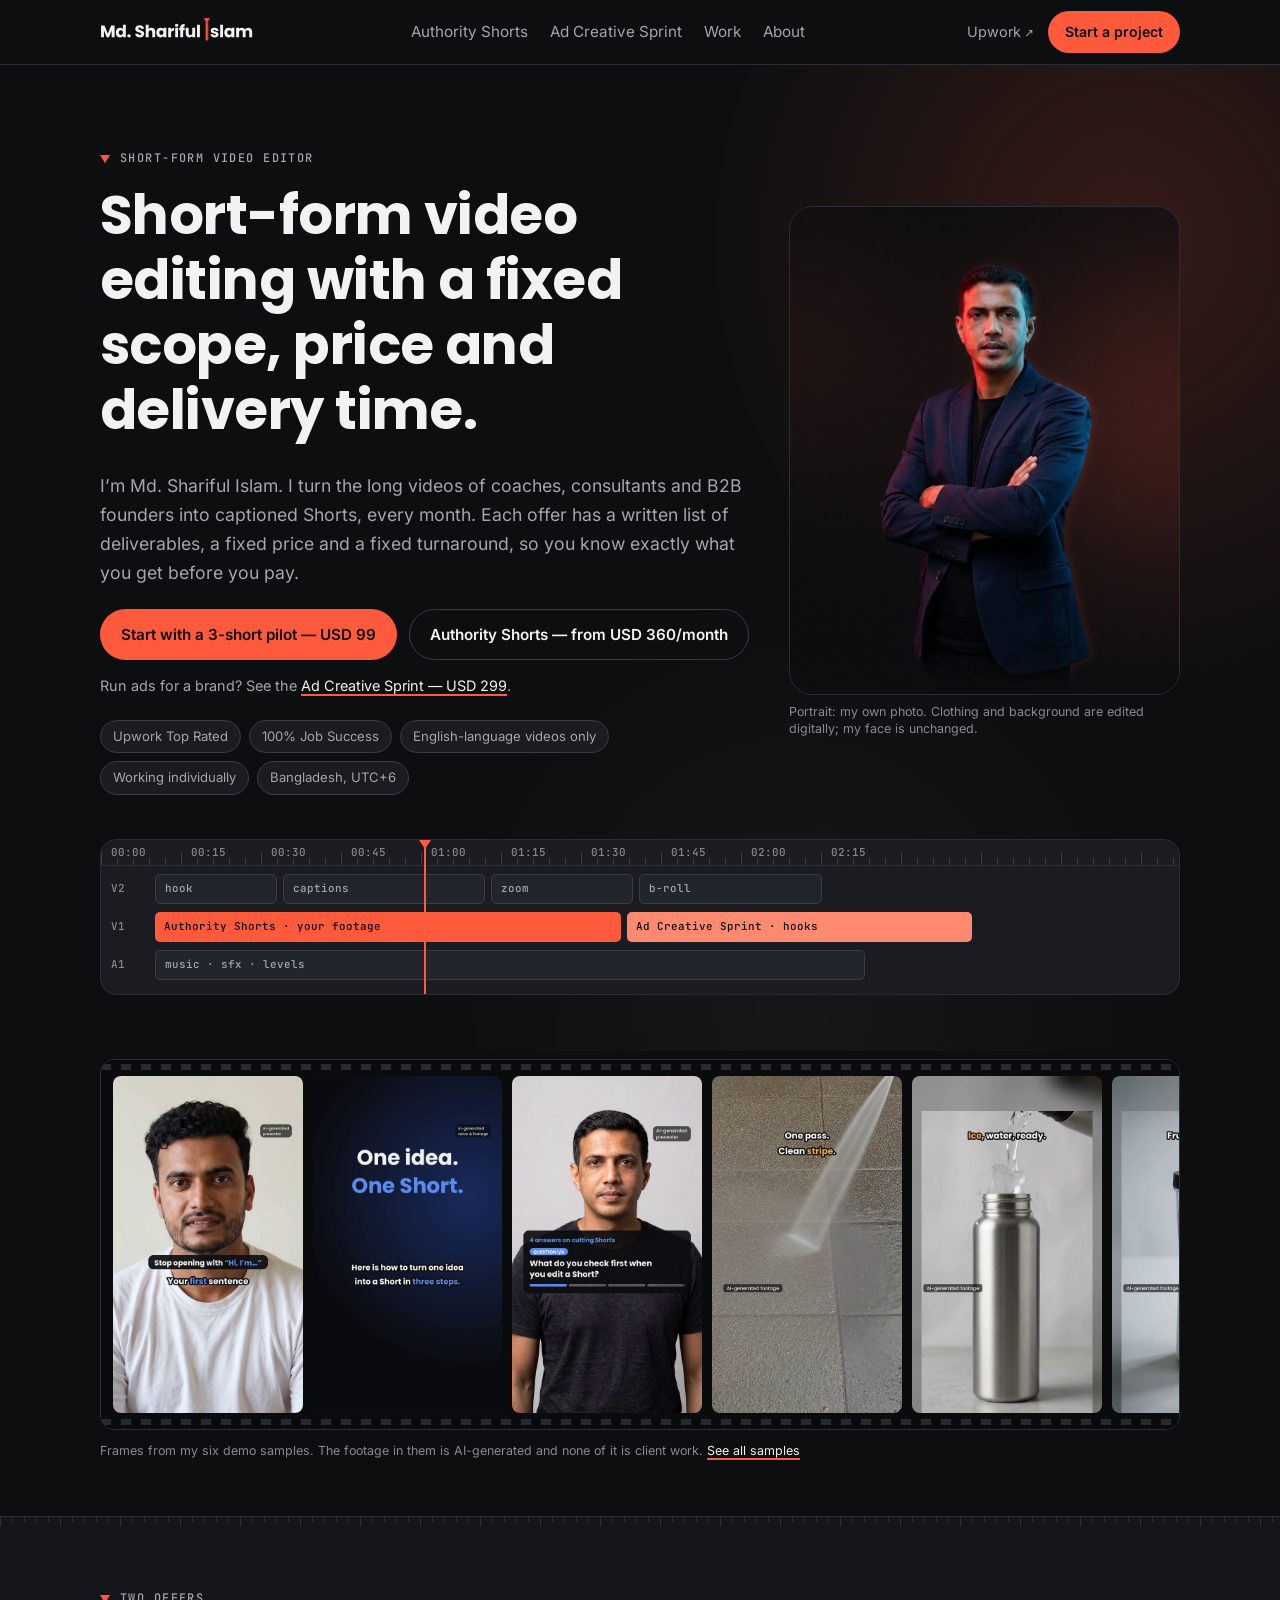
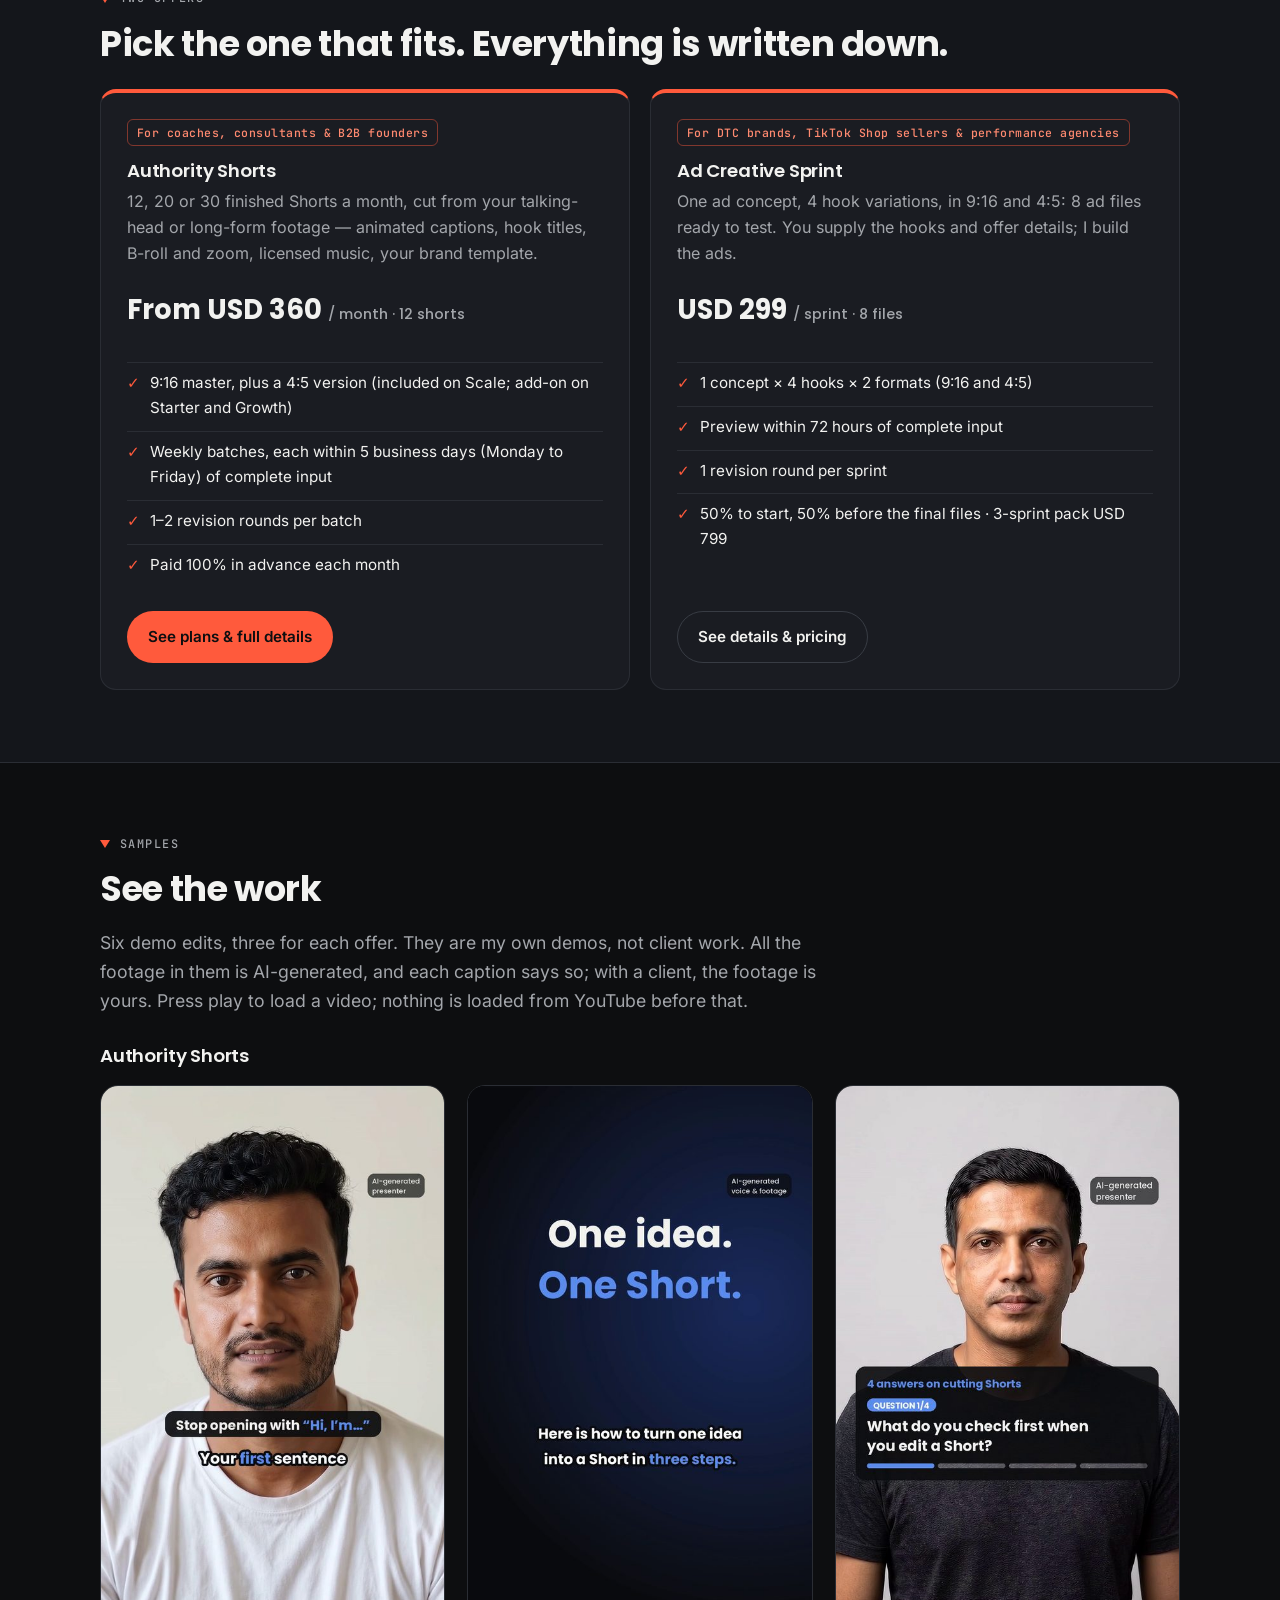
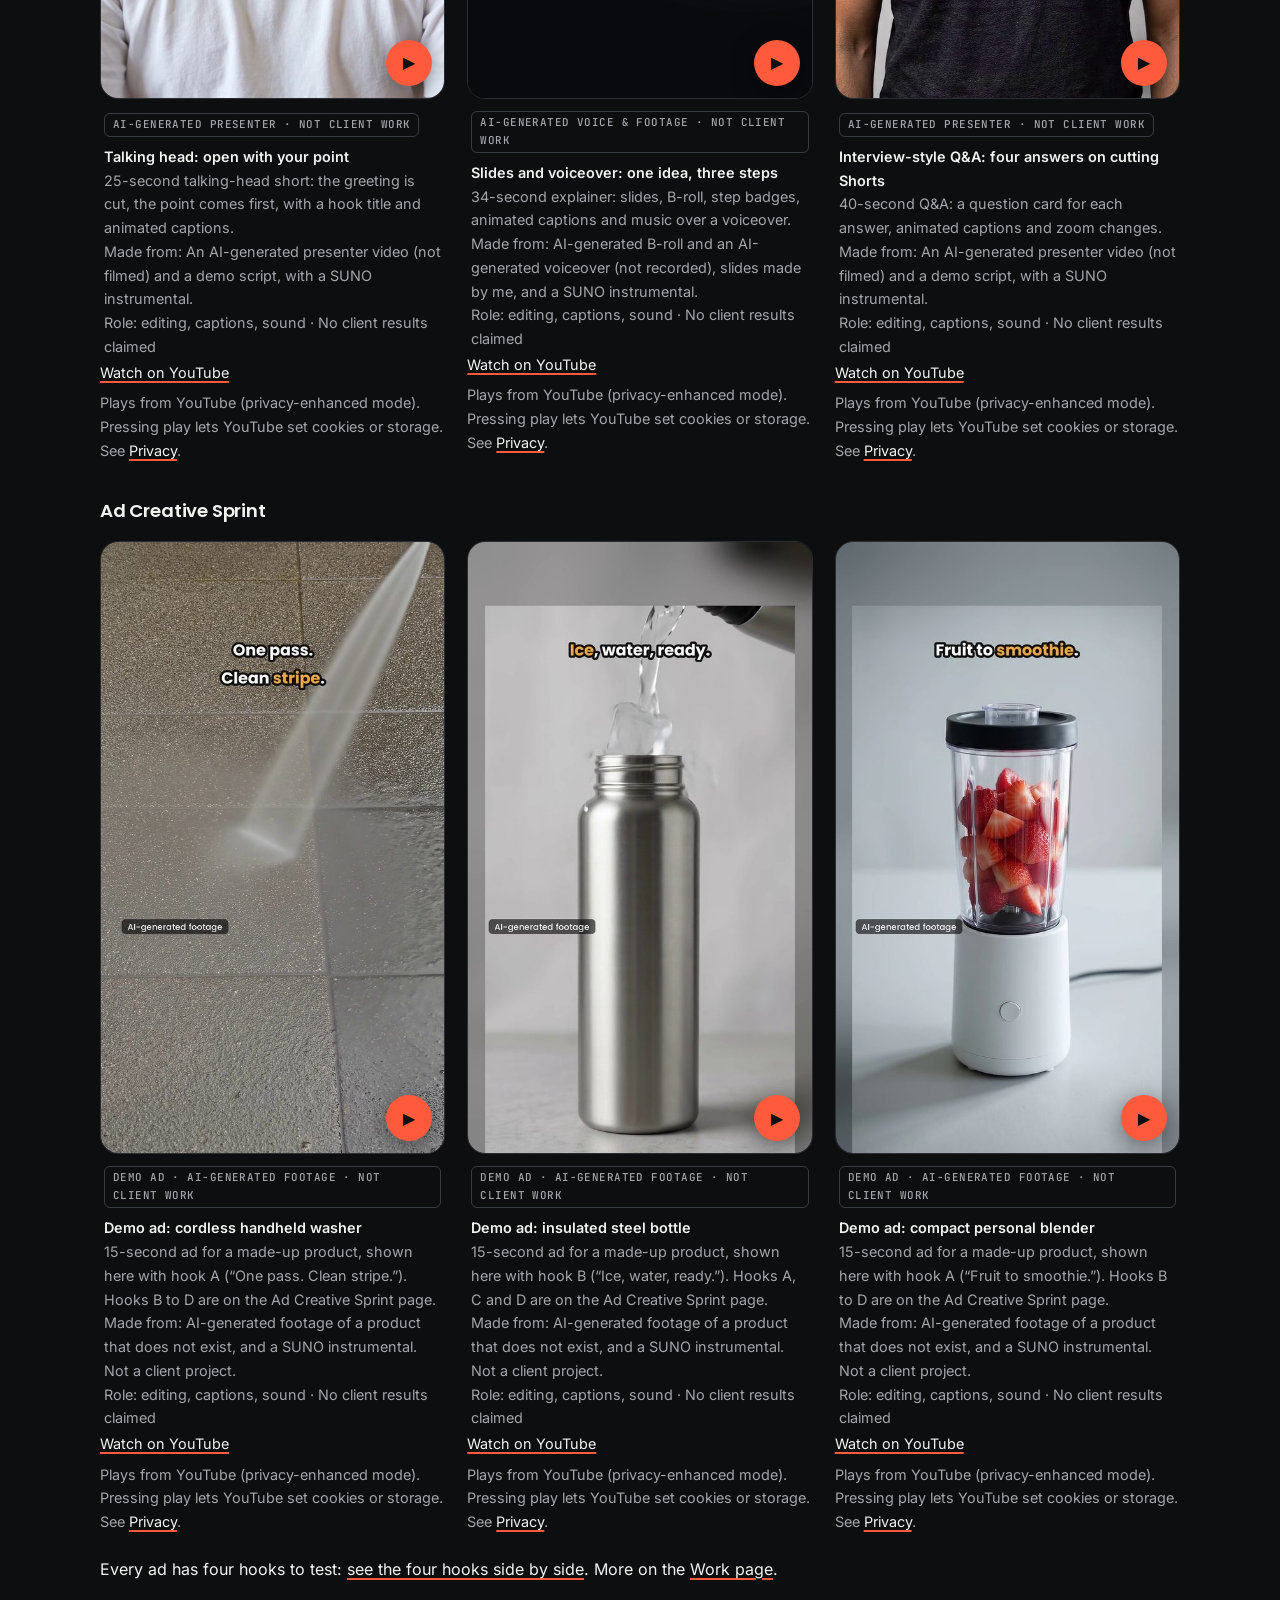
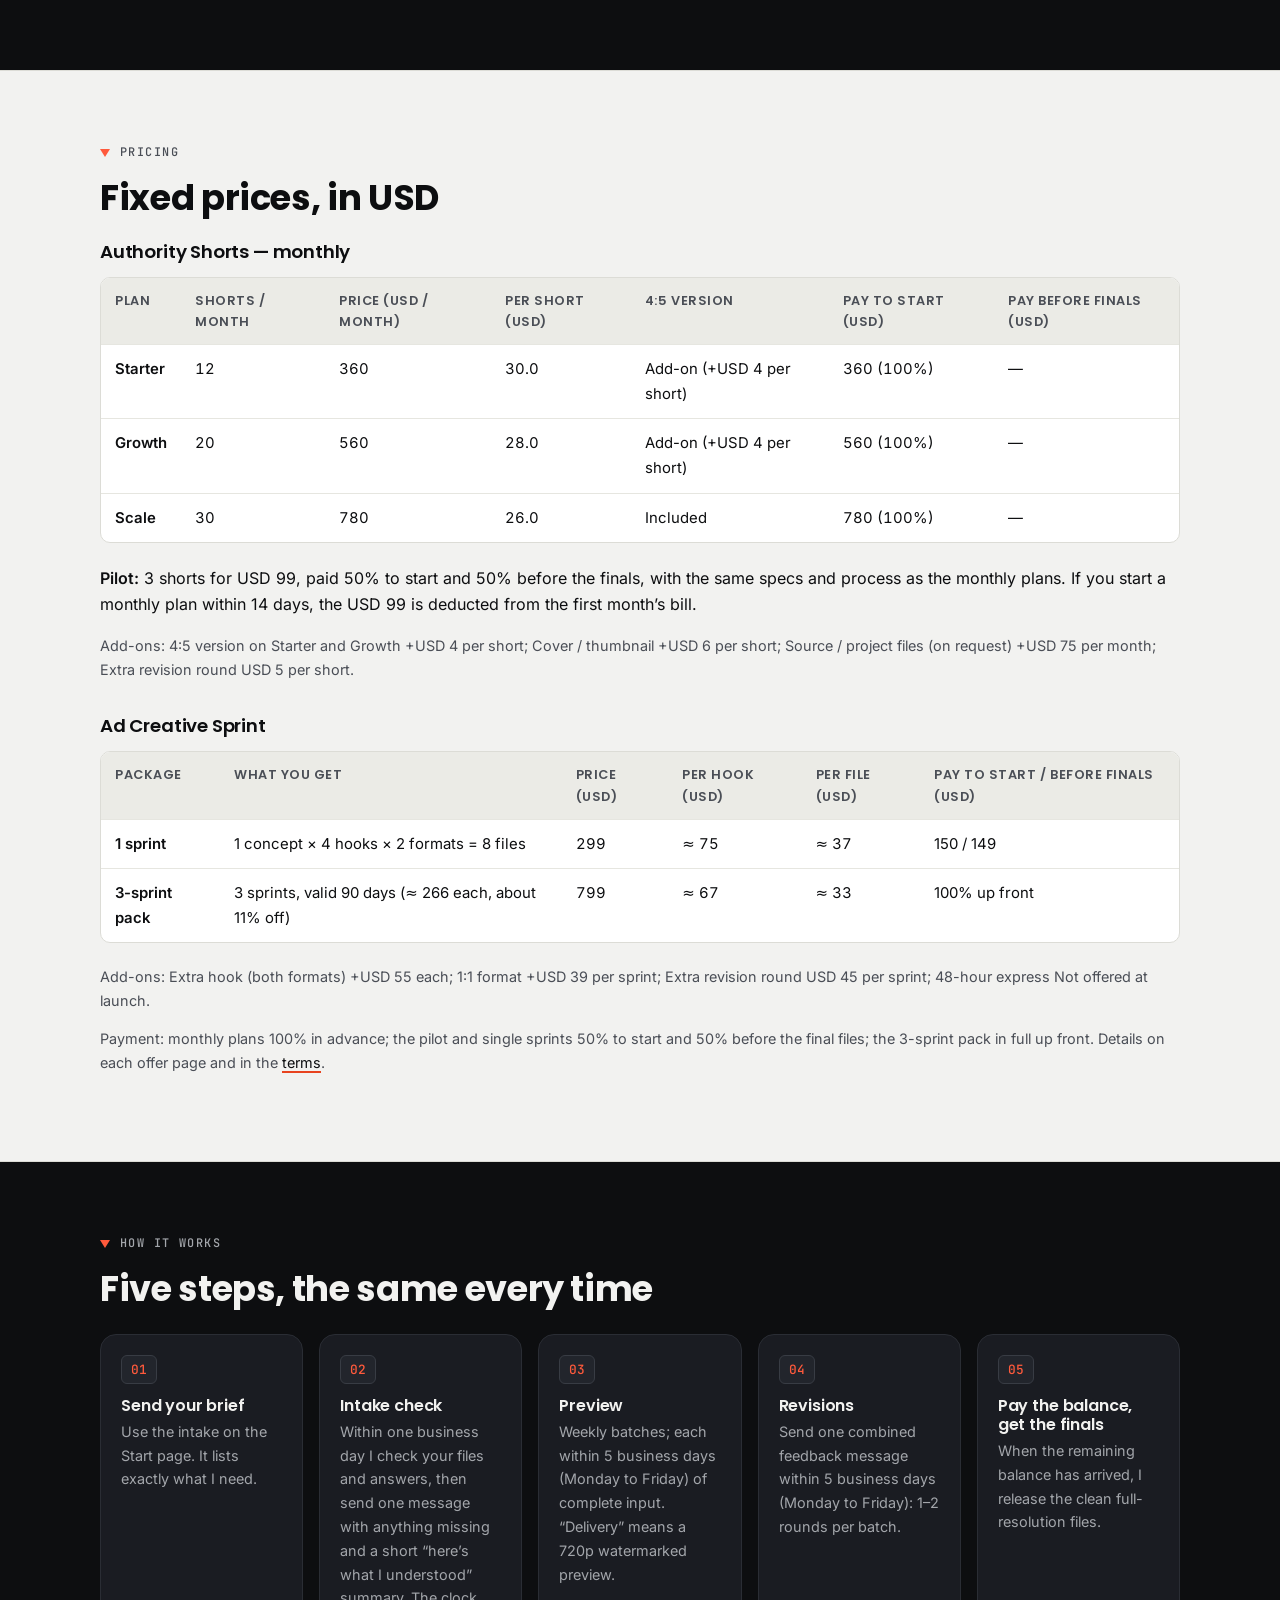
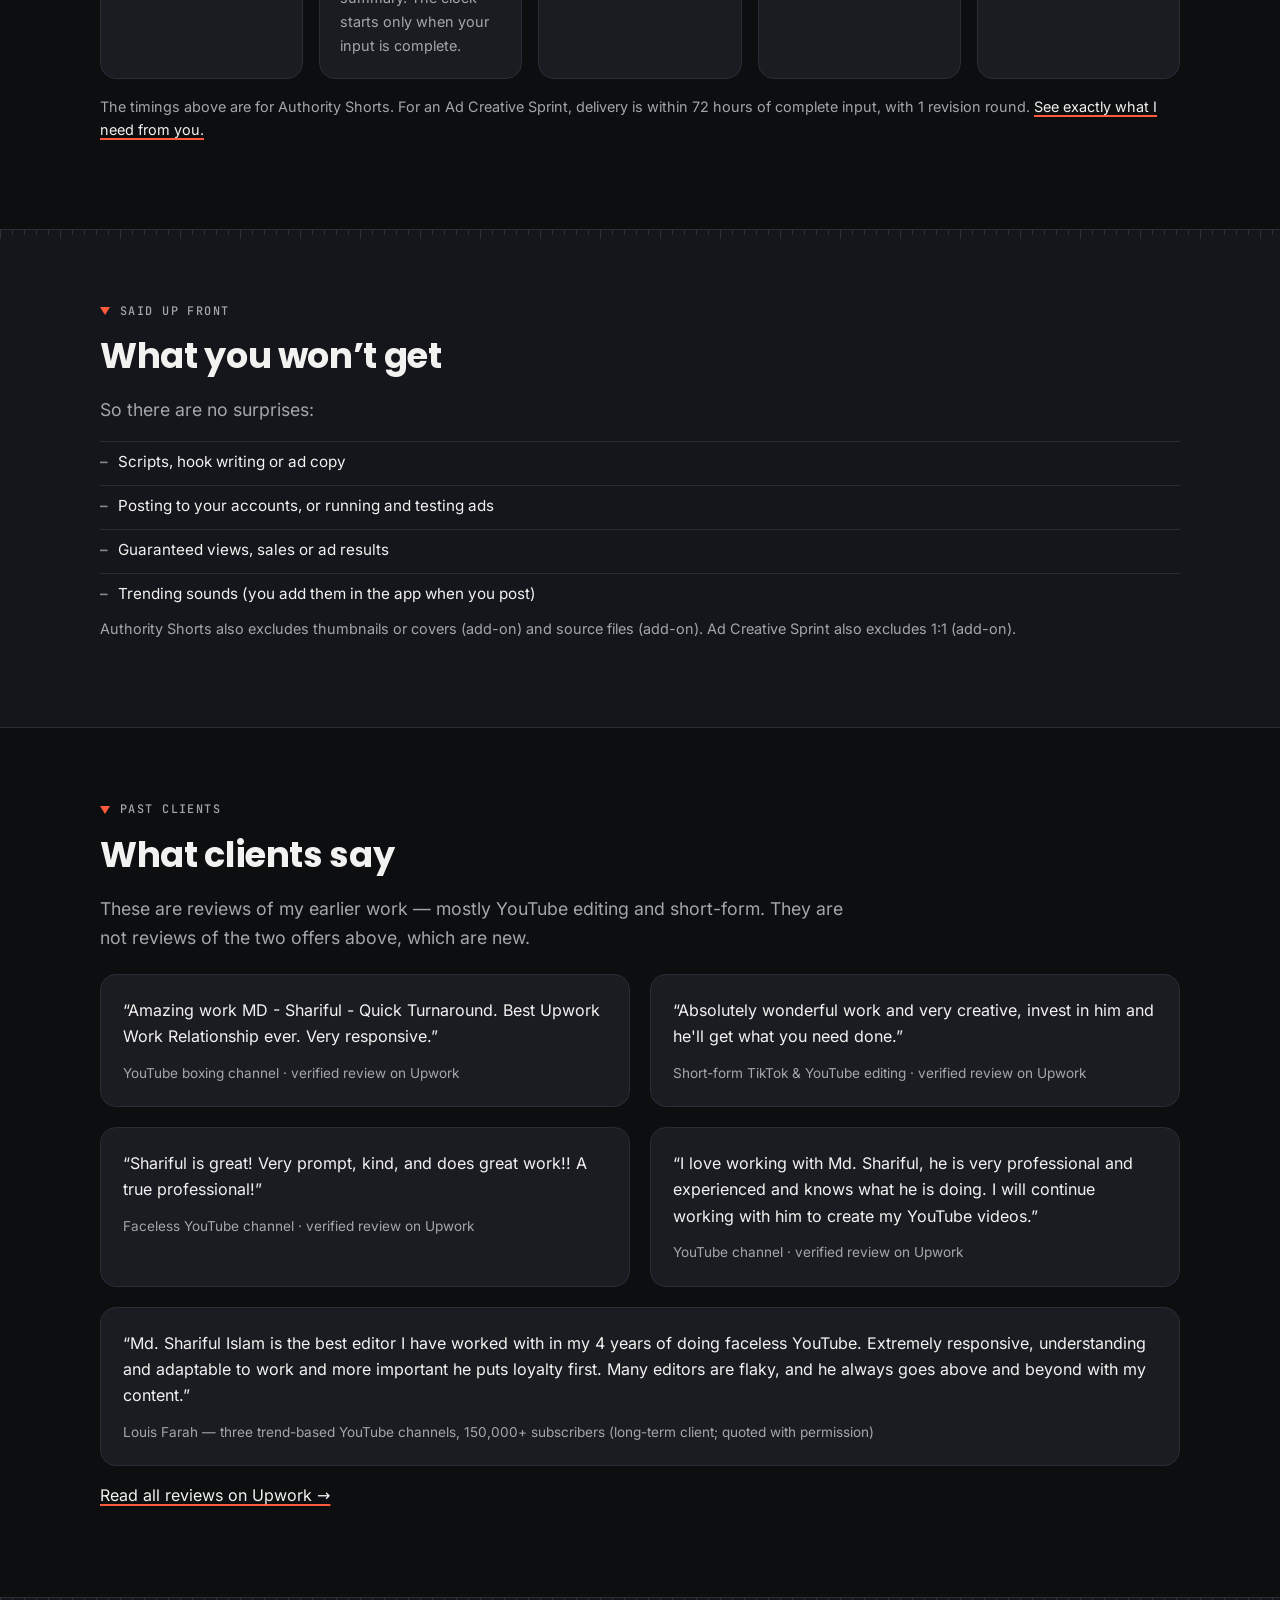
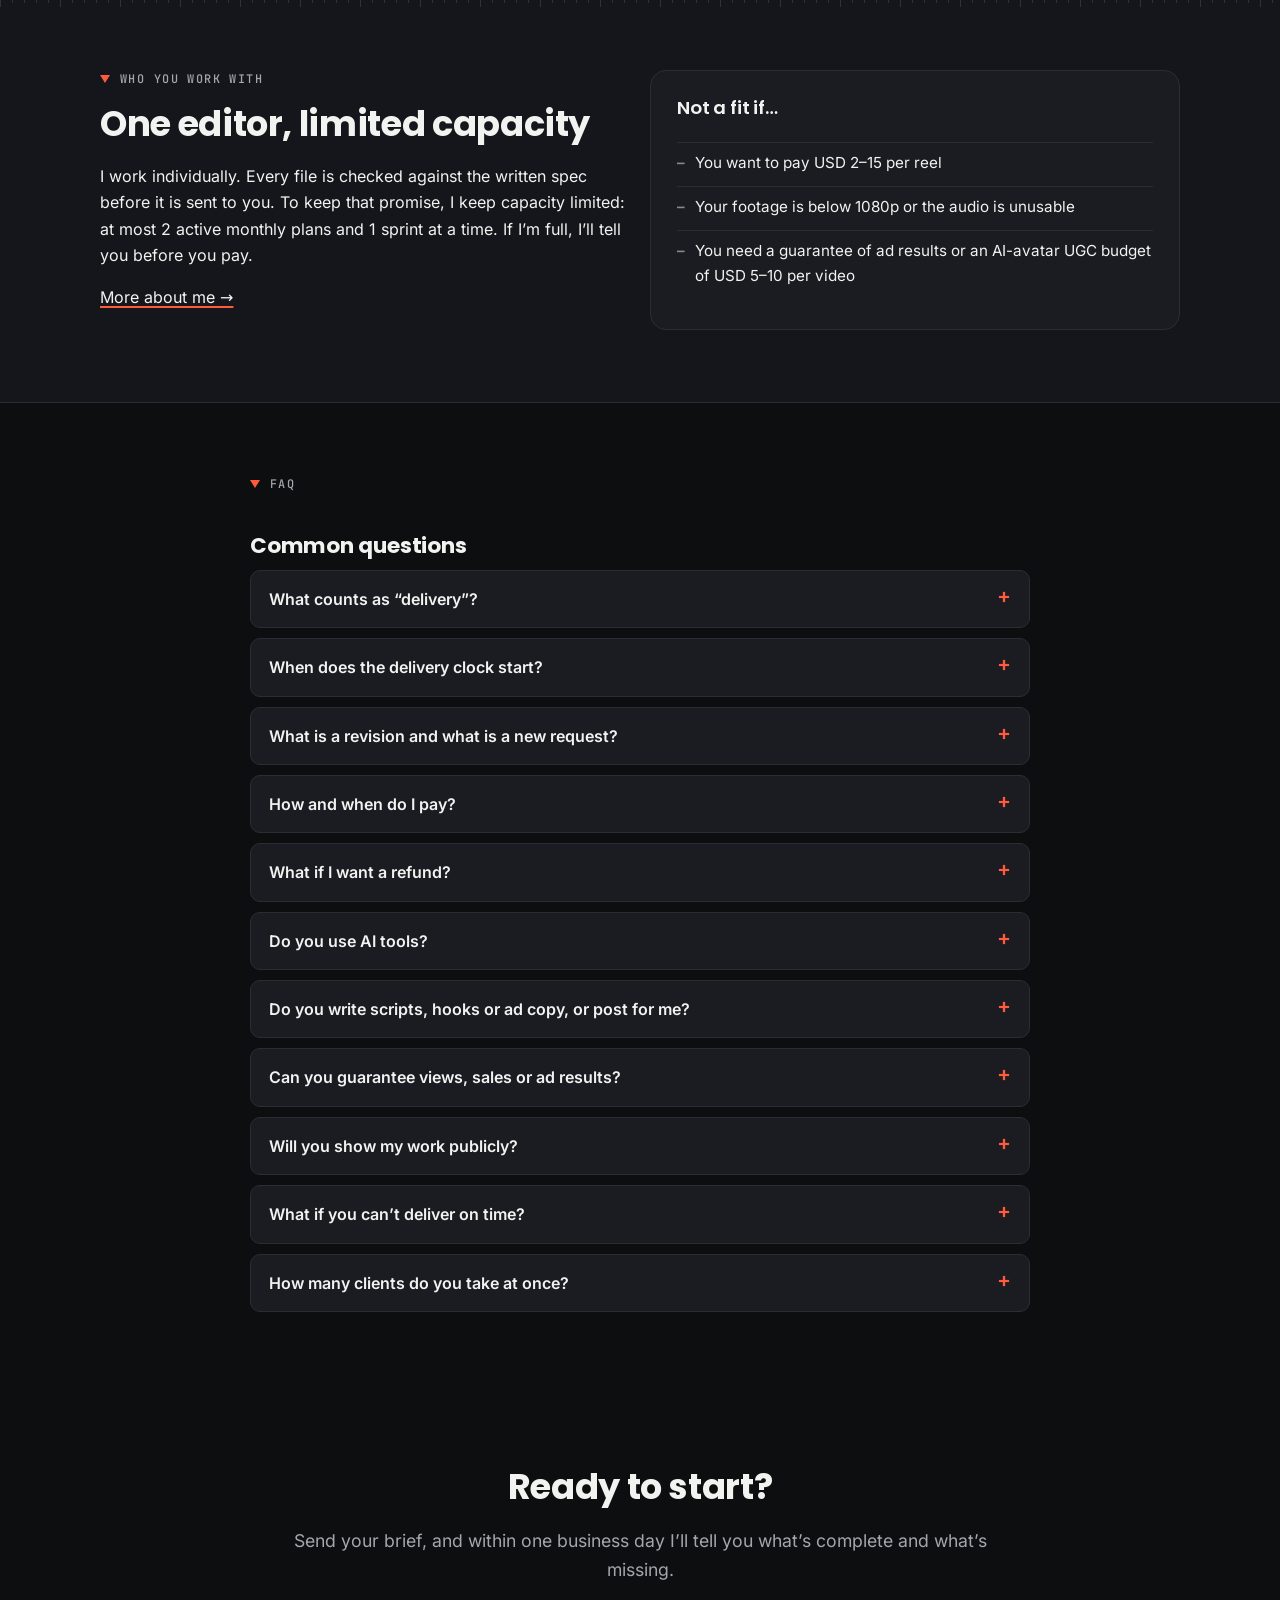
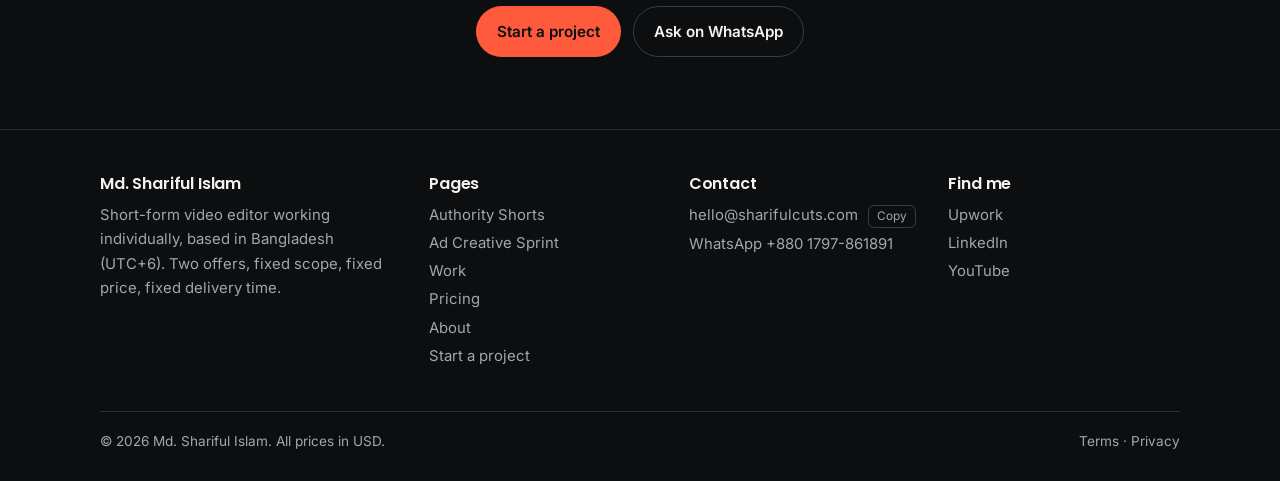
==== commit e80c22cd: "Site v1.8.1: six new samples, page visuals Added six AI-generated samples, hooks and before/after vi" ====
--- a/index.html
+++ b/index.html
@@ -9,19 +9,19 @@
 <meta property="og:type" content="website">
 <meta property="og:title" content="Shorts Editor for Coaches &amp; Brands | Md. Shariful Islam">
 <meta property="og:description" content="Fixed-scope, fixed-price Shorts editing: Authority Shorts from USD 360/month for coaches and founders, Ad Creative Sprint USD 299 for brands.">
-<meta property="og:image" content="https://sharifulcuts.com/assets/img/og-image.jpg">
-<meta name="twitter:image" content="https://sharifulcuts.com/assets/img/og-image.jpg">
+<meta property="og:image" content="https://sharifulcuts.com/assets/img/og-home.jpg">
+<meta name="twitter:image" content="https://sharifulcuts.com/assets/img/og-home.jpg">
 <meta property="og:url" content="https://sharifulcuts.com/">
 <meta property="og:site_name" content="Md. Shariful Islam">
 <meta name="twitter:card" content="summary_large_image">
 <meta name="theme-color" content="#0d0e10">
-<link rel="icon" href="assets/img/favicon.ico?v=18" sizes="any">
-<link rel="icon" type="image/png" sizes="32x32" href="assets/img/favicon-32.png?v=18">
-<link rel="apple-touch-icon" href="assets/img/apple-touch-icon.png?v=18">
+<link rel="icon" href="assets/img/favicon.ico?v=19" sizes="any">
+<link rel="icon" type="image/png" sizes="32x32" href="assets/img/favicon-32.png?v=19">
+<link rel="apple-touch-icon" href="assets/img/apple-touch-icon.png?v=19">
 <link rel="manifest" href="assets/site.webmanifest">
 <link rel="preload" href="assets/fonts/inter-latin-400-normal.woff2" as="font" type="font/woff2" crossorigin>
 <link rel="preload" href="assets/fonts/poppins-latin-700-normal.woff2" as="font" type="font/woff2" crossorigin>
-<link rel="stylesheet" href="assets/css/style.css?v=18">
+<link rel="stylesheet" href="assets/css/style.css?v=19">
 <script type="application/ld+json">{
  "@context": "https://schema.org",
  "@graph": [
@@ -98,11 +98,11 @@
 <header class="site-header">
 <div class="container nav">
 <a class="brand" href="index.html" aria-label="Md. Shariful Islam — home"><svg xmlns="http://www.w3.org/2000/svg" viewBox="0 0 288.7 64" role="img" aria-label="Md. Shariful Islam" class="wordmark" height="34"><path fill="currentColor" d="M27.42 19.54V42H21.95V28.53L16.93 42H12.51L7.46 28.5V42H1.98V19.54H8.45L14.75 35.09L20.99 19.54Z M37.64 23.89Q39.4 23.89 40.86 24.62Q42.32 25.36 43.15 26.61V18.32H48.62V42H43.15V39.44Q42.38 40.72 40.96 41.49Q39.53 42.26 37.64 42.26Q35.44 42.26 33.64 41.12Q31.85 39.98 30.81 37.89Q29.77 35.79 29.77 33.04Q29.77 30.29 30.81 28.21Q31.85 26.13 33.64 25.01Q35.44 23.89 37.64 23.89ZM39.24 28.66Q37.61 28.66 36.48 29.82Q35.34 30.99 35.34 33.04Q35.34 35.09 36.48 36.29Q37.61 37.49 39.24 37.49Q40.88 37.49 42.01 36.3Q43.15 35.12 43.15 33.07Q43.15 31.02 42.01 29.84Q40.88 28.66 39.24 28.66Z M51.38 39.31Q51.38 38.03 52.3 37.17Q53.21 36.3 54.65 36.3Q56.06 36.3 56.97 37.17Q57.88 38.03 57.88 39.31Q57.88 40.56 56.97 41.41Q56.06 42.26 54.65 42.26Q53.21 42.26 52.3 41.41Q51.38 40.56 51.38 39.31Z  M66.26 35.28H72.08Q72.21 36.53 72.94 37.18Q73.68 37.84 74.86 37.84Q76.08 37.84 76.78 37.28Q77.49 36.72 77.49 35.73Q77.49 34.9 76.93 34.35Q76.37 33.81 75.55 33.46Q74.74 33.1 73.23 32.66Q71.06 31.98 69.68 31.31Q68.3 30.64 67.31 29.33Q66.32 28.02 66.32 25.9Q66.32 22.77 68.59 20.99Q70.86 19.22 74.51 19.22Q78.22 19.22 80.5 20.99Q82.77 22.77 82.93 25.94H77.01Q76.94 24.85 76.21 24.22Q75.47 23.6 74.32 23.6Q73.33 23.6 72.72 24.13Q72.11 24.66 72.11 25.65Q72.11 26.74 73.14 27.34Q74.16 27.95 76.34 28.66Q78.51 29.39 79.87 30.06Q81.23 30.74 82.22 32.02Q83.22 33.3 83.22 35.31Q83.22 37.23 82.24 38.8Q81.26 40.37 79.41 41.3Q77.55 42.22 75.02 42.22Q72.56 42.22 70.61 41.42Q68.66 40.62 67.49 39.06Q66.32 37.49 66.26 35.28Z M103.84 31.57V42H98.4V32.3Q98.4 30.51 97.47 29.52Q96.54 28.53 94.97 28.53Q93.4 28.53 92.48 29.52Q91.55 30.51 91.55 32.3V42H86.08V18.32H91.55V26.54Q92.38 25.36 93.82 24.66Q95.26 23.95 97.05 23.95Q100.12 23.95 101.98 25.98Q103.84 28.02 103.84 31.57Z M113.93 23.89Q115.82 23.89 117.24 24.66Q118.66 25.42 119.43 26.67V24.14H124.9V42H119.43V39.47Q118.63 40.72 117.21 41.49Q115.78 42.26 113.9 42.26Q111.72 42.26 109.93 41.12Q108.14 39.98 107.1 37.89Q106.06 35.79 106.06 33.04Q106.06 30.29 107.1 28.21Q108.14 26.13 109.93 25.01Q111.72 23.89 113.93 23.89ZM115.53 28.66Q113.9 28.66 112.76 29.82Q111.62 30.99 111.62 33.04Q111.62 35.09 112.76 36.29Q113.9 37.49 115.53 37.49Q117.16 37.49 118.3 36.3Q119.43 35.12 119.43 33.07Q119.43 31.02 118.3 29.84Q117.16 28.66 115.53 28.66Z M139.44 23.95V29.74H137.94Q135.89 29.74 134.87 30.62Q133.84 31.5 133.84 33.71V42H128.37V24.14H133.84V27.12Q134.8 25.65 136.24 24.8Q137.68 23.95 139.44 23.95Z M141.06 19.34Q141.06 18.06 141.97 17.22Q142.88 16.37 144.32 16.37Q145.73 16.37 146.64 17.22Q147.55 18.06 147.55 19.34Q147.55 20.59 146.64 21.44Q145.73 22.29 144.32 22.29Q142.88 22.29 141.97 21.44Q141.06 20.59 141.06 19.34ZM147.04 24.14V42H141.57V24.14Z M159.47 28.69H156.52V42H151.05V28.69H149.07V24.14H151.05V23.63Q151.05 20.34 152.94 18.62Q154.83 16.91 158.48 16.91Q159.08 16.91 159.37 16.94V21.58Q157.8 21.49 157.16 22.03Q156.52 22.58 156.52 23.98V24.14H159.47Z M179.16 24.14V42H173.69V39.57Q172.86 40.75 171.43 41.47Q170.01 42.19 168.28 42.19Q166.23 42.19 164.66 41.28Q163.1 40.37 162.23 38.64Q161.37 36.91 161.37 34.58V24.14H166.81V33.84Q166.81 35.63 167.74 36.62Q168.66 37.62 170.23 37.62Q171.83 37.62 172.76 36.62Q173.69 35.63 173.69 33.84V24.14Z M188.07 18.32V42H182.6V18.32Z  M207.86 36.14H213.27Q213.36 37.07 214.13 37.65Q214.9 38.22 216.02 38.22Q217.04 38.22 217.6 37.82Q218.16 37.42 218.16 36.78Q218.16 36.02 217.36 35.65Q216.56 35.28 214.77 34.83Q212.85 34.38 211.57 33.89Q210.29 33.39 209.36 32.32Q208.44 31.25 208.44 29.42Q208.44 27.89 209.28 26.62Q210.13 25.36 211.78 24.62Q213.43 23.89 215.7 23.89Q219.06 23.89 221 25.55Q222.93 27.22 223.22 29.97H218.16Q218.04 29.04 217.35 28.5Q216.66 27.95 215.54 27.95Q214.58 27.95 214.07 28.32Q213.56 28.69 213.56 29.33Q213.56 30.1 214.37 30.48Q215.19 30.86 216.92 31.25Q218.9 31.76 220.15 32.26Q221.4 32.75 222.34 33.86Q223.28 34.96 223.32 36.82Q223.32 38.38 222.44 39.62Q221.56 40.85 219.91 41.55Q218.26 42.26 216.08 42.26Q213.75 42.26 211.92 41.46Q210.1 40.66 209.04 39.26Q207.99 37.87 207.86 36.14Z M231.65 18.32V42H226.18V18.32Z M241.9 23.89Q243.79 23.89 245.21 24.66Q246.64 25.42 247.4 26.67V24.14H252.88V42H247.4V39.47Q246.6 40.72 245.18 41.49Q243.76 42.26 241.87 42.26Q239.69 42.26 237.9 41.12Q236.11 39.98 235.07 37.89Q234.03 35.79 234.03 33.04Q234.03 30.29 235.07 28.21Q236.11 26.13 237.9 25.01Q239.69 23.89 241.9 23.89ZM243.5 28.66Q241.87 28.66 240.73 29.82Q239.6 30.99 239.6 33.04Q239.6 35.09 240.73 36.29Q241.87 37.49 243.5 37.49Q245.13 37.49 246.27 36.3Q247.4 35.12 247.4 33.07Q247.4 31.02 246.27 29.84Q245.13 28.66 243.5 28.66Z M286.39 31.57V42H280.95V32.3Q280.95 30.58 280.04 29.63Q279.13 28.69 277.53 28.69Q275.93 28.69 275.02 29.63Q274.1 30.58 274.1 32.3V42H268.66V32.3Q268.66 30.58 267.75 29.63Q266.84 28.69 265.24 28.69Q263.64 28.69 262.73 29.63Q261.82 30.58 261.82 32.3V42H256.34V24.14H261.82V26.38Q262.65 25.26 263.99 24.61Q265.34 23.95 267.03 23.95Q269.05 23.95 270.63 24.82Q272.22 25.68 273.11 27.28Q274.04 25.81 275.64 24.88Q277.24 23.95 279.13 23.95Q282.46 23.95 284.42 25.97Q286.39 27.98 286.39 31.57Z"/><g class="playhead"><rect x="198.84" y="14" width="4.5" height="34" rx="1" fill="var(--accent)"/><polygon points="195.34,6 206.84,6 201.09,16" fill="var(--accent)"/></g></svg></a>
-<nav class="nav-links" aria-label="Main"><a href="authority-shorts.html">Authority Shorts</a><a href="ad-creative-sprint.html">Ad Creative Sprint</a><a href="work.html">Work</a><a href="index.html#pricing">Pricing</a><a href="index.html#process">How it works</a><a href="about.html">About</a></nav>
-<div class="nav-cta"><a class="btn btn-ghost btn-sm" href="https://www.upwork.com/freelancers/~01e389eef945cdf1aa?mp_source=share" rel="noopener">Upwork</a><a class="btn btn-primary btn-sm" href="https://tally.so/r/OQlyGY?utm_source=sharifulcuts&utm_medium=site&utm_campaign=launch&utm_content=nav" target="_blank" rel="noopener" title="Opens the intake form in a new tab">Start a project</a></div>
+<nav class="nav-links" aria-label="Main"><a href="authority-shorts.html">Authority Shorts</a><a href="ad-creative-sprint.html">Ad Creative Sprint</a><a href="work.html">Work</a><a href="about.html">About</a></nav>
+<div class="nav-cta"><a class="nav-ext" href="https://www.upwork.com/freelancers/~01e389eef945cdf1aa?mp_source=share" rel="noopener">Upwork</a><a class="btn btn-primary btn-sm" href="https://tally.so/r/OQlyGY?utm_source=sharifulcuts&utm_medium=site&utm_campaign=launch&utm_content=nav" target="_blank" rel="noopener" title="Opens the intake form in a new tab">Start a project</a></div>
 <button class="menu-btn" id="menu-btn" aria-expanded="false" aria-controls="mobile-menu">Menu</button>
 </div>
-<div class="mobile-menu" id="mobile-menu"><a href="authority-shorts.html">Authority Shorts</a><a href="ad-creative-sprint.html">Ad Creative Sprint</a><a href="work.html">Work</a><a href="index.html#pricing">Pricing</a><a href="index.html#process">How it works</a><a href="about.html">About</a><a href="https://www.upwork.com/freelancers/~01e389eef945cdf1aa?mp_source=share" rel="noopener">Upwork profile</a><a class="btn btn-primary" href="https://tally.so/r/OQlyGY?utm_source=sharifulcuts&utm_medium=site&utm_campaign=launch&utm_content=mobile-menu" target="_blank" rel="noopener" title="Opens the intake form in a new tab">Start a project</a></div>
+<div class="mobile-menu" id="mobile-menu"><a href="authority-shorts.html">Authority Shorts</a><a href="ad-creative-sprint.html">Ad Creative Sprint</a><a href="work.html">Work</a><a href="about.html">About</a><a href="index.html#pricing">Pricing</a><a href="https://www.upwork.com/freelancers/~01e389eef945cdf1aa?mp_source=share" rel="noopener">Upwork profile</a><a class="btn btn-primary" href="https://tally.so/r/OQlyGY?utm_source=sharifulcuts&utm_medium=site&utm_campaign=launch&utm_content=mobile-menu" target="_blank" rel="noopener" title="Opens the intake form in a new tab">Start a project</a></div>
 </header>
 <main id="main">
 <section class="hero"><div class="container hero-grid">
@@ -128,15 +128,16 @@
 </div>
 </div></section>
 
-<section class="strip-sec" aria-label="Frames from my sample edits"><div class="container">
+<section class="strip-sec" aria-label="Frames from my demo samples"><div class="container">
 <div class="filmstrip">
-<a href="work.html"><img src="assets/img/s/f-1.jpg" alt="Steel bottle on ice with caption: Meet the Steel Bottle" width="540" height="960" loading="lazy"></a>
-<a href="work.html"><img src="assets/img/s/f-2.jpg" alt="Steel bottle with lemon and caption: At home" width="540" height="960" loading="lazy"></a>
-<a href="work.html"><img src="assets/img/s/f-3.jpg" alt="Hands filling a bottle at a lake with caption: By the water" width="540" height="960" loading="lazy"></a>
-<a href="work.html"><img src="assets/img/s/f-5.jpg" alt="Espresso pouring into a cup, a frame from the morning reel" width="540" height="960" loading="lazy"></a>
-<a href="work.html"><img src="assets/img/s/f-6.jpg" alt="Yogurt bowl with berries, a frame from the morning reel" width="540" height="960" loading="lazy"></a>
-</div>
-<p class="photo-note" style="margin-top:12px">Frames from my own concept samples, made from free stock footage. Not client work. <a href="work.html">See all samples</a></p>
+<a href="work.html"><img src="assets/img/s/as01.jpg" alt="Presenter in a white t-shirt with the caption: Stop opening with Hi, I’m…" width="540" height="960" loading="lazy"></a>
+<a href="work.html"><img src="assets/img/s/as02.jpg" alt="Title card: One idea. One Short." width="540" height="960" loading="lazy"></a>
+<a href="work.html"><img src="assets/img/s/as03.jpg" alt="Presenter with a question card: What do you check first when you edit a Short?" width="540" height="960" loading="lazy"></a>
+<a href="work.html"><img src="assets/img/s/ada.jpg" alt="Water jet cleaning a tile, with the caption: One pass. Clean stripe." width="540" height="960" loading="lazy"></a>
+<a href="work.html"><img src="assets/img/s/adb.jpg" alt="Steel bottle with water pouring in and the caption: Ice, water, ready." width="540" height="960" loading="lazy"></a>
+<a href="work.html"><img src="assets/img/s/adc.jpg" alt="Blender full of strawberries with the caption: Fruit to smoothie." width="540" height="960" loading="lazy"></a>
+</div>
+<p class="photo-note" style="margin-top:12px">Frames from my six demo samples. The footage in them is AI-generated and none of it is client work. <a href="work.html">See all samples</a></p>
 </div></section>
 
 <section class="section section--alt" id="offers"><div class="container">
@@ -166,9 +167,12 @@
 
 <section class="section" id="samples"><div class="container">
 <div class="eyebrow">Samples</div><h2>See the work</h2>
-<p class="lead">One ad, four different hooks: the idea behind the Ad Creative Sprint. Each is a self-produced concept sample, not client work, and each caption says what it was made from. Press play to load the video; nothing is loaded from YouTube before that.</p>
-<div class="samples samples--4"><figure class="sample-card" style="margin:0"><div class="sample" data-yt="duNtpr_xWDc" data-title="Hook A: “Stop buying plastic bottles.”"><div class="poster"><img class="poster-img" src="assets/img/s/p-hookA.jpg" alt="" width="540" height="960" loading="lazy" decoding="async"><button class="play" type="button" aria-label="Play sample 1: Hook A: “Stop buying plastic bottles.”">▶</button><span class="poster-title">Hook A: “Stop buying plastic bottles.”</span></div></div><div class="sample-cap"><span class="badge">Self-produced sample · Not client work</span><strong>Hook A: “Stop buying plastic bottles.”</strong><span>15-second ad, hook A of 4. Same ad as the other hooks, different first 3 seconds.</span><br><span class="small">Made from: Free Pexels stock footage, a demo product (“Steel Bottle”) and Suno-generated music. Not a client project.<br>Role: editing, captions, sound · No client results claimed</span></div><a class="small" href="https://www.youtube.com/watch?v=duNtpr_xWDc" rel="noopener">Watch on YouTube</a><span class="small muted" style="display:block;margin-top:6px">Plays from YouTube (privacy-enhanced mode). Pressing play lets YouTube set cookies or storage. See <a href="privacy.html">Privacy</a>.</span></figure><figure class="sample-card" style="margin:0"><div class="sample" data-yt="4GrAldIq_Rk" data-title="Hook B: “The one bottle I take everywhere.”"><div class="poster"><img class="poster-img" src="assets/img/s/p-hookB.jpg" alt="" width="540" height="960" loading="lazy" decoding="async"><button class="play" type="button" aria-label="Play sample 2: Hook B: “The one bottle I take everywhere.”">▶</button><span class="poster-title">Hook B: “The one bottle I take everywhere.”</span></div></div><div class="sample-cap"><span class="badge">Self-produced sample · Not client work</span><strong>Hook B: “The one bottle I take everywhere.”</strong><span>15-second ad, hook B of 4. Same ad as the other hooks, different first 3 seconds.</span><br><span class="small">Made from: Free Pexels stock footage, a demo product (“Steel Bottle”) and Suno-generated music. Not a client project.<br>Role: editing, captions, sound · No client results claimed</span></div><a class="small" href="https://www.youtube.com/watch?v=4GrAldIq_Rk" rel="noopener">Watch on YouTube</a><span class="small muted" style="display:block;margin-top:6px">Plays from YouTube (privacy-enhanced mode). Pressing play lets YouTube set cookies or storage. See <a href="privacy.html">Privacy</a>.</span></figure><figure class="sample-card" style="margin:0"><div class="sample" data-yt="JC4a3gFioZI" data-title="Hook C: “Three places this bottle goes with me.”"><div class="poster"><img class="poster-img" src="assets/img/s/p-hookC.jpg" alt="" width="540" height="960" loading="lazy" decoding="async"><button class="play" type="button" aria-label="Play sample 3: Hook C: “Three places this bottle goes with me.”">▶</button><span class="poster-title">Hook C: “Three places this bottle goes with me.”</span></div></div><div class="sample-cap"><span class="badge">Self-produced sample · Not client work</span><strong>Hook C: “Three places this bottle goes with me.”</strong><span>15-second ad, hook C of 4. Same ad as the other hooks, different first 3 seconds.</span><br><span class="small">Made from: Free Pexels stock footage, a demo product (“Steel Bottle”) and Suno-generated music. Not a client project.<br>Role: editing, captions, sound · No client results claimed</span></div><a class="small" href="https://www.youtube.com/watch?v=JC4a3gFioZI" rel="noopener">Watch on YouTube</a><span class="small muted" style="display:block;margin-top:6px">Plays from YouTube (privacy-enhanced mode). Pressing play lets YouTube set cookies or storage. See <a href="privacy.html">Privacy</a>.</span></figure><figure class="sample-card" style="margin:0"><div class="sample" data-yt="EGo47gw-yf8" data-title="Hook D: “Refill it. Reuse it.”"><div class="poster"><img class="poster-img" src="assets/img/s/p-hookD.jpg" alt="" width="540" height="960" loading="lazy" decoding="async"><button class="play" type="button" aria-label="Play sample 4: Hook D: “Refill it. Reuse it.”">▶</button><span class="poster-title">Hook D: “Refill it. Reuse it.”</span></div></div><div class="sample-cap"><span class="badge">Self-produced sample · Not client work</span><strong>Hook D: “Refill it. Reuse it.”</strong><span>15-second ad, hook D of 4. Same ad as the other hooks, different first 3 seconds.</span><br><span class="small">Made from: Free Pexels stock footage, a demo product (“Steel Bottle”) and Suno-generated music. Not a client project.<br>Role: editing, captions, sound · No client results claimed</span></div><a class="small" href="https://www.youtube.com/watch?v=EGo47gw-yf8" rel="noopener">Watch on YouTube</a><span class="small muted" style="display:block;margin-top:6px">Plays from YouTube (privacy-enhanced mode). Pressing play lets YouTube set cookies or storage. See <a href="privacy.html">Privacy</a>.</span></figure></div>
-<p style="margin-top:22px">More on the <a href="work.html">Work page</a>: and a viral morning-routine reel.</p>
+<p class="lead">Six demo edits, three for each offer. They are my own demos, not client work. All the footage in them is AI-generated, and each caption says so; with a client, the footage is yours. Press play to load a video; nothing is loaded from YouTube before that.</p>
+<h3 style="margin-top:30px">Authority Shorts</h3>
+<div class="samples samples--3"><figure class="sample-card" style="margin:0"><div class="sample" data-yt="U8yT5zm6YZU" data-title="Talking head: open with your point"><div class="poster"><img class="poster-img" src="assets/img/s/as01.jpg" alt="" width="540" height="960" loading="lazy" decoding="async"><button class="play" type="button" aria-label="Play sample 1: Talking head: open with your point">▶</button><span class="poster-title">Talking head: open with your point</span></div></div><div class="sample-cap"><span class="badge">AI-generated presenter · Not client work</span><strong>Talking head: open with your point</strong><span>25-second talking-head short: the greeting is cut, the point comes first, with a hook title and animated captions.</span><br><span class="small">Made from: An AI-generated presenter video (not filmed) and a demo script, with a SUNO instrumental.<br>Role: editing, captions, sound · No client results claimed</span></div><a class="small" href="https://www.youtube.com/watch?v=U8yT5zm6YZU" rel="noopener">Watch on YouTube</a><span class="small muted" style="display:block;margin-top:6px">Plays from YouTube (privacy-enhanced mode). Pressing play lets YouTube set cookies or storage. See <a href="privacy.html">Privacy</a>.</span></figure><figure class="sample-card" style="margin:0"><div class="sample" data-yt="egiDp40Bha0" data-title="Slides and voiceover: one idea, three steps"><div class="poster"><img class="poster-img" src="assets/img/s/as02.jpg" alt="" width="540" height="960" loading="lazy" decoding="async"><button class="play" type="button" aria-label="Play sample 2: Slides and voiceover: one idea, three steps">▶</button><span class="poster-title">Slides and voiceover: one idea, three steps</span></div></div><div class="sample-cap"><span class="badge">AI-generated voice &amp; footage · Not client work</span><strong>Slides and voiceover: one idea, three steps</strong><span>34-second explainer: slides, B-roll, step badges, animated captions and music over a voiceover.</span><br><span class="small">Made from: AI-generated B-roll and an AI-generated voiceover (not recorded), slides made by me, and a SUNO instrumental.<br>Role: editing, captions, sound · No client results claimed</span></div><a class="small" href="https://www.youtube.com/watch?v=egiDp40Bha0" rel="noopener">Watch on YouTube</a><span class="small muted" style="display:block;margin-top:6px">Plays from YouTube (privacy-enhanced mode). Pressing play lets YouTube set cookies or storage. See <a href="privacy.html">Privacy</a>.</span></figure><figure class="sample-card" style="margin:0"><div class="sample" data-yt="rRG5Nih90_o" data-title="Interview-style Q&amp;A: four answers on cutting Shorts"><div class="poster"><img class="poster-img" src="assets/img/s/as03.jpg" alt="" width="540" height="960" loading="lazy" decoding="async"><button class="play" type="button" aria-label="Play sample 3: Interview-style Q&amp;A: four answers on cutting Shorts">▶</button><span class="poster-title">Interview-style Q&amp;A: four answers on cutting Shorts</span></div></div><div class="sample-cap"><span class="badge">AI-generated presenter · Not client work</span><strong>Interview-style Q&amp;A: four answers on cutting Shorts</strong><span>40-second Q&amp;A: a question card for each answer, animated captions and zoom changes.</span><br><span class="small">Made from: An AI-generated presenter video (not filmed) and a demo script, with a SUNO instrumental.<br>Role: editing, captions, sound · No client results claimed</span></div><a class="small" href="https://www.youtube.com/watch?v=rRG5Nih90_o" rel="noopener">Watch on YouTube</a><span class="small muted" style="display:block;margin-top:6px">Plays from YouTube (privacy-enhanced mode). Pressing play lets YouTube set cookies or storage. See <a href="privacy.html">Privacy</a>.</span></figure></div>
+<h3 style="margin-top:38px">Ad Creative Sprint</h3>
+<div class="samples samples--3"><figure class="sample-card" style="margin:0"><div class="sample" data-yt="7JKutHogvCU" data-title="Demo ad: cordless handheld washer"><div class="poster"><img class="poster-img" src="assets/img/s/ada.jpg" alt="" width="540" height="960" loading="lazy" decoding="async"><button class="play" type="button" aria-label="Play sample 1: Demo ad: cordless handheld washer">▶</button><span class="poster-title">Demo ad: cordless handheld washer</span></div></div><div class="sample-cap"><span class="badge">Demo ad · AI-generated footage · Not client work</span><strong>Demo ad: cordless handheld washer</strong><span>15-second ad for a made-up product, shown here with hook A (“One pass. Clean stripe.”). Hooks B to D are on the Ad Creative Sprint page.</span><br><span class="small">Made from: AI-generated footage of a product that does not exist, and a SUNO instrumental. Not a client project.<br>Role: editing, captions, sound · No client results claimed</span></div><a class="small" href="https://www.youtube.com/watch?v=7JKutHogvCU" rel="noopener">Watch on YouTube</a><span class="small muted" style="display:block;margin-top:6px">Plays from YouTube (privacy-enhanced mode). Pressing play lets YouTube set cookies or storage. See <a href="privacy.html">Privacy</a>.</span></figure><figure class="sample-card" style="margin:0"><div class="sample" data-yt="U3_eRti2J2Y" data-title="Demo ad: insulated steel bottle"><div class="poster"><img class="poster-img" src="assets/img/s/adb.jpg" alt="" width="540" height="960" loading="lazy" decoding="async"><button class="play" type="button" aria-label="Play sample 2: Demo ad: insulated steel bottle">▶</button><span class="poster-title">Demo ad: insulated steel bottle</span></div></div><div class="sample-cap"><span class="badge">Demo ad · AI-generated footage · Not client work</span><strong>Demo ad: insulated steel bottle</strong><span>15-second ad for a made-up product, shown here with hook B (“Ice, water, ready.”). Hooks A, C and D are on the Ad Creative Sprint page.</span><br><span class="small">Made from: AI-generated footage of a product that does not exist, and a SUNO instrumental. Not a client project.<br>Role: editing, captions, sound · No client results claimed</span></div><a class="small" href="https://www.youtube.com/watch?v=U3_eRti2J2Y" rel="noopener">Watch on YouTube</a><span class="small muted" style="display:block;margin-top:6px">Plays from YouTube (privacy-enhanced mode). Pressing play lets YouTube set cookies or storage. See <a href="privacy.html">Privacy</a>.</span></figure><figure class="sample-card" style="margin:0"><div class="sample" data-yt="r14sloPFaFE" data-title="Demo ad: compact personal blender"><div class="poster"><img class="poster-img" src="assets/img/s/adc.jpg" alt="" width="540" height="960" loading="lazy" decoding="async"><button class="play" type="button" aria-label="Play sample 3: Demo ad: compact personal blender">▶</button><span class="poster-title">Demo ad: compact personal blender</span></div></div><div class="sample-cap"><span class="badge">Demo ad · AI-generated footage · Not client work</span><strong>Demo ad: compact personal blender</strong><span>15-second ad for a made-up product, shown here with hook A (“Fruit to smoothie.”). Hooks B to D are on the Ad Creative Sprint page.</span><br><span class="small">Made from: AI-generated footage of a product that does not exist, and a SUNO instrumental. Not a client project.<br>Role: editing, captions, sound · No client results claimed</span></div><a class="small" href="https://www.youtube.com/watch?v=r14sloPFaFE" rel="noopener">Watch on YouTube</a><span class="small muted" style="display:block;margin-top:6px">Plays from YouTube (privacy-enhanced mode). Pressing play lets YouTube set cookies or storage. See <a href="privacy.html">Privacy</a>.</span></figure></div>
+<p style="margin-top:22px">Every ad has four hooks to test: <a href="ad-creative-sprint.html#hooks">see the four hooks side by side</a>. More on the <a href="work.html">Work page</a>.</p>
 </div></section>
 
 <section class="section section--paper" id="pricing"><div class="container">
@@ -231,17 +235,18 @@
 <footer class="site-footer">
 <div class="container">
 <div class="footer-grid">
-<div><h4>Md. Shariful Islam</h4><p>Short-form video editor working individually, based in Bangladesh (UTC+6). Two offers, fixed scope, fixed price, fixed delivery time.</p></div>
-<div><h4>Offers</h4><ul>
+<div class="fcol-brand"><h4>Md. Shariful Islam</h4><p>Short-form video editor working individually, based in Bangladesh (UTC+6). Two offers, fixed scope, fixed price, fixed delivery time.</p></div>
+<div><h4>Pages</h4><ul>
 <li><a href="authority-shorts.html">Authority Shorts</a></li>
 <li><a href="ad-creative-sprint.html">Ad Creative Sprint</a></li>
 <li><a href="work.html">Work</a></li>
 <li><a href="index.html#pricing">Pricing</a></li>
-<li><a href="start.html">Start a project</a></li>
-<li><a href="about.html">About</a></li></ul></div>
+<li><a href="about.html">About</a></li>
+<li><a href="start.html">Start a project</a></li></ul></div>
 <div><h4>Contact</h4><ul>
 <li><a href="mailto:hello@sharifulcuts.com">hello@sharifulcuts.com</a> <button class="copy-btn" type="button" data-copy="hello@sharifulcuts.com" aria-label="Copy email address">Copy</button></li>
-<li><a href="https://wa.me/8801797861891" rel="noopener">WhatsApp +880 1797-861891</a></li>
+<li><a href="https://wa.me/8801797861891" rel="noopener">WhatsApp +880 1797-861891</a></li></ul></div>
+<div><h4>Find me</h4><ul>
 <li><a href="https://www.upwork.com/freelancers/~01e389eef945cdf1aa?mp_source=share" rel="noopener">Upwork</a></li>
 <li><a href="https://www.linkedin.com/in/sharifulcuts" rel="noopener">LinkedIn</a></li>
 <li><a href="https://www.youtube.com/@sharifulbrand" rel="noopener">YouTube</a></li></ul></div>
@@ -250,6 +255,6 @@
 <span><a href="terms.html">Terms</a> · <a href="privacy.html">Privacy</a></span></div>
 </div>
 </footer>
-<script src="assets/js/main.js?v=18" defer></script>
+<script src="assets/js/main.js?v=19" defer></script>
 </body>
 </html>
--- a/assets/css/style.css
+++ b/assets/css/style.css
@@ -8,9 +8,9 @@
 @font-face{font-family:"Inter";font-style:normal;font-weight:600;font-display:swap;src:url("../fonts/inter-latin-600-normal.woff2") format("woff2")}
 @font-face{font-family:"JetBrains Mono";font-style:normal;font-weight:500;font-display:swap;src:url("../fonts/jetbrains-mono-latin-500-normal.woff2") format("woff2")}
 :root{
-  --bg:#0d0e10; --bg-2:#14161b; --surface:#1a1c22; --surface-2:#22252c; --border:#2a2d34; --border-2:#383c44; --cool:#8fb8d9; --paper:#f2f2f0; --paper-ink:#0d0e10; --paper-muted:#4a4e56; --paper-line:#dcdcd6;
+  --bg:#0d0e10; --bg-2:#14161b; --surface:#1a1c22; --surface-2:#22252c; --border:#2a2d34; --border-2:#383c44; --deep:#0a0b0c; --paper:#f2f2f0; --paper-ink:#0d0e10; --paper-muted:#4a4e56; --paper-line:#dcdcd6;
   --text:#f2f2f0; --muted:#a3a6ab; --faint:#868a90;
-  --accent:#ff5a3c; --accent-2:#ff8a70; --btn:#ff5a3c; --btn-ink:#0d0e10; --btn-hover:#ff8a70; --warn:#e0a52f; --ruler:#3a3d43;
+  --accent:#ff5a3c; --accent-2:#ff8a70; --btn:#ff5a3c; --btn-ink:#0d0e10; --btn-hover:#ff8a70; --ruler:#3a3d43;
   --radius:16px; --radius-sm:10px; --max:1120px;
   --font-display:"Poppins",system-ui,-apple-system,"Segoe UI",sans-serif;
   --font-body:"Inter",system-ui,-apple-system,"Segoe UI",sans-serif;
@@ -102,7 +102,7 @@
 .facts li::before{content:"✓";color:var(--muted);font-weight:700}
 .card--a .facts li::before,.card--b .facts li::before,.offer-a .facts li::before,.offer-b .facts li::before{color:var(--accent)}
 .facts.no li::before{content:"–";color:var(--faint)}
-.notice{border:1px solid var(--border-2);border-left:3px solid var(--warn);background:var(--surface);border-radius:var(--radius-sm);padding:14px 18px;font-size:.93rem;color:var(--muted);margin:20px 0}
+.notice{border:1px solid var(--border-2);border-left:3px solid var(--accent);background:var(--surface);border-radius:var(--radius-sm);padding:14px 18px;font-size:.93rem;color:var(--muted);margin:20px 0}
 .notice strong{color:var(--text)}
 
 /* tables */
@@ -121,14 +121,14 @@
 @media(min-width:760px){.samples{display:grid;grid-template-columns:repeat(3,1fr);overflow:visible;margin:18px 0 0;padding:0;gap:22px}.sample-card{max-width:none}}
 .sample{position:relative;aspect-ratio:9/16;background:#000;border:1px solid var(--border);border-radius:18px;overflow:hidden}
 .sample iframe{position:absolute;inset:0;width:100%;height:100%;border:0}
-.sample .poster{position:absolute;inset:0;display:flex;flex-direction:column;align-items:center;justify-content:center;gap:12px;padding:18px;text-align:center;color:var(--muted);font-size:.9rem;background:radial-gradient(circle at 50% 30%,#1b1d21,#0a0b0c)}
+.sample .poster{position:absolute;inset:0;display:flex;flex-direction:column;align-items:center;justify-content:center;gap:12px;padding:18px;text-align:center;color:var(--muted);font-size:.9rem;background:radial-gradient(circle at 50% 30%,#1b1d21,var(--deep))}
 .sample .play{width:58px;height:58px;border-radius:50%;background:var(--btn);color:var(--btn-ink);border:0;font-size:1.2rem;cursor:pointer}
 .sample .poster-img{position:absolute;inset:0;width:100%;height:100%;object-fit:cover}
 .sample .poster .play,.sample .poster .poster-title{position:relative;z-index:1}
 .sample .poster .poster-title{text-shadow:0 1px 6px rgba(0,0,0,.8);color:var(--text)}
 .sample .play:hover{background:var(--btn-hover)}
 .badge{display:inline-block;font-family:var(--font-mono);font-size:.68rem;letter-spacing:.04em;text-transform:uppercase;color:var(--muted);border:1px solid var(--border-2);border-radius:6px;padding:2px 8px;margin-bottom:8px}
-.sample--empty{border-style:dashed;border-color:var(--warn)}
+.sample--empty{border-style:dashed;border-color:var(--accent)}
 .sample-cap{padding:12px 4px 0;font-size:.9rem}
 .sample-cap strong{display:block;color:var(--text)}
 .sample-cap span{color:var(--muted)}
@@ -184,7 +184,7 @@
 .tl-ruler span{width:80px;flex:none}
 .tl-row{display:flex;align-items:center;gap:6px;height:30px;margin:8px 10px 0 54px;position:relative}
 .tl-row::before{content:attr(data-track);position:absolute;left:-44px;width:38px;color:var(--faint)}
-.tl-clip{height:100%;border-radius:5px;display:flex;align-items:center;padding:0 9px;white-space:nowrap;overflow:hidden;font-weight:500;color:#0b0c0e}
+.tl-clip{height:100%;border-radius:5px;display:flex;align-items:center;padding:0 9px;white-space:nowrap;overflow:hidden;font-weight:500;color:var(--deep)}
 .tl-clip.a{background:var(--accent)}.tl-clip.b{background:var(--accent-2)}.tl-clip.n{background:var(--surface-2);color:var(--muted);border:1px solid var(--border-2)}
 .tl-playhead{position:absolute;top:0;bottom:0;left:30%;width:2px;background:var(--accent);pointer-events:none;animation:sweep 14s linear infinite}
 .tl-playhead::before{content:"";position:absolute;top:0;left:-5px;border-left:6px solid transparent;border-right:6px solid transparent;border-top:9px solid var(--accent)}
@@ -196,18 +196,13 @@
 @media(min-width:900px){.brand .wordmark{height:34px}}
 
 /* animated logo: the coral playhead scrubs in from the left and settles on the I */
-.brand .playhead{animation:ph-scrub .55s cubic-bezier(.22,.8,.25,1) .05s both}
-.brand:hover .playhead{animation:ph-scrub .5s cubic-bezier(.22,.8,.25,1) both}
-@keyframes ph-scrub{0%{transform:translateX(-46px);opacity:0}30%{opacity:1}100%{transform:translateX(0);opacity:1}}
+.brand .playhead{animation:ph-scrub 1.2s cubic-bezier(.22,.8,.25,1) .15s both}
+.brand:hover .playhead{animation:ph-scrub 1s cubic-bezier(.22,.8,.25,1) both}
+@keyframes ph-scrub{0%{transform:translateX(-190px);opacity:0}15%{opacity:1}100%{transform:translateX(0);opacity:1}}
 @media(prefers-reduced-motion:reduce){.brand .playhead,.brand:hover .playhead{animation:none}}
 
 /* ---- v1.7: depth, glow, paper sections, offer identity ---- */
-.hero{position:relative;background:radial-gradient(55% 75% at 88% 18%,rgba(255,90,60,.17),transparent 62%),radial-gradient(45% 65% at 62% 95%,rgba(86,120,230,.13),transparent 66%)}
-.offer-a .section--alt{background:#16130f}
-.offer-b .section--alt{background:#11161c}
-.offer-b .badge,.offer-b .tag,.offer-b .eyebrow{color:var(--cool)}
-.offer-b .badge,.offer-b .tag{border-color:rgba(143,184,217,.4)}
-.offer-b .steps li::before{color:var(--cool)}
+.hero{position:relative;background:radial-gradient(55% 75% at 88% 18%,rgba(255,90,60,.17),transparent 62%),radial-gradient(45% 65% at 62% 95%,rgba(255,255,255,.04),transparent 66%)}
 
 .section--paper{background:var(--paper);color:var(--paper-ink);border-top:1px solid var(--paper-line);border-bottom:1px solid var(--paper-line)}
 .section--paper .eyebrow,.section--paper .muted,.section--paper .lead{color:var(--paper-muted)}
@@ -224,13 +219,13 @@
 @media(min-width:900px){.samples.samples--4{grid-template-columns:repeat(4,1fr);gap:18px}.samples.samples--1{grid-template-columns:minmax(0,290px)}}
 .sample .poster-img{transition:transform .4s}
 .sample:hover .poster-img{transform:scale(1.03)}
-.sample .poster{background:#0a0b0c}
+.sample .poster{background:var(--deep)}
 .sample .poster .poster-title{position:absolute;left:0;right:0;bottom:0;padding:34px 14px 14px;background:linear-gradient(transparent,rgba(0,0,0,.78));font-size:.85rem;text-align:left}
 .sample .poster .play{box-shadow:0 6px 24px rgba(0,0,0,.45)}
 
 /* homepage filmstrip */
 .strip-sec{padding:8px 0 44px}
-.filmstrip{display:flex;gap:10px;padding:16px 0;background:#08090a;border:1px solid var(--border);border-radius:14px;padding-left:12px;padding-right:12px;overflow-x:auto;-webkit-overflow-scrolling:touch;position:relative}
+.filmstrip{display:flex;gap:10px;padding:16px 0;background:var(--deep);border:1px solid var(--border);border-radius:14px;padding-left:12px;padding-right:12px;overflow-x:auto;-webkit-overflow-scrolling:touch;position:relative}
 .filmstrip::before,.filmstrip::after{content:"";position:absolute;left:0;right:0;height:6px;background:repeating-linear-gradient(90deg,#2a2d34 0 10px,transparent 10px 20px);opacity:.9}
 .filmstrip::before{top:4px}.filmstrip::after{bottom:4px}
 .filmstrip a{flex:0 0 auto;width:clamp(120px,18%,200px);border-radius:8px;overflow:hidden;display:block}
@@ -250,9 +245,31 @@
 
 /* footer polish */
 .footer-grid{align-items:start}
-@media(min-width:760px){.footer-grid{grid-template-columns:1.3fr 1fr 1fr}}
+@media(min-width:760px){.footer-grid{grid-template-columns:1.3fr 1fr 1fr 1fr}}
 .copy-btn{font:inherit;font-size:.74rem;border:1px solid var(--border-2);background:transparent;color:var(--muted);border-radius:6px;padding:1px 8px;margin-left:6px;cursor:pointer}
 .copy-btn:hover{color:var(--text);border-color:var(--text)}
 
 .sample .poster-img ~ .poster-title{display:none}
 .sample .poster-img ~ .play{position:absolute;right:12px;bottom:12px;width:46px;height:46px;font-size:1rem}
+
+/* ---- v1.8: header link, sample rows, hooks, before/after ---- */
+.nav-ext{color:var(--muted);font-size:.9rem;text-decoration:none;padding:6px 4px}
+.nav-ext::after{content:" ↗";font-size:.8em}
+.nav-ext:hover{color:var(--text)}
+.hook-title{margin:30px 0 12px;font-size:1rem;color:var(--muted);font-weight:600}
+.hooks{display:grid;grid-template-columns:repeat(2,1fr);gap:12px}
+@media(min-width:760px){.hooks{grid-template-columns:repeat(4,1fr);gap:16px}}
+.hook{margin:0}
+.hook img{width:100%;height:auto;aspect-ratio:9/16;object-fit:cover;border-radius:12px;border:1px solid var(--border);background:var(--deep)}
+.hook figcaption{font-size:.85rem;color:var(--muted);margin-top:8px;line-height:1.4}
+.hook-l{display:inline-flex;align-items:center;justify-content:center;width:22px;height:22px;border-radius:6px;background:var(--surface-2);border:1px solid var(--border-2);color:var(--accent);font-family:var(--font-mono);font-size:.72rem;margin-right:6px}
+.ba-grid{display:grid;gap:26px;margin-top:22px}
+@media(min-width:900px){.ba-grid{grid-template-columns:repeat(3,1fr);gap:22px}}
+.ba{margin:0}
+.ba-pair{display:grid;grid-template-columns:1fr 1fr;gap:8px}
+.ba-pair>div{position:relative}
+.ba-pair img{width:100%;height:auto;aspect-ratio:9/16;object-fit:cover;border-radius:12px;border:1px solid var(--border)}
+.ba-pair span{position:absolute;left:8px;top:8px;font-family:var(--font-mono);font-size:.64rem;letter-spacing:.08em;text-transform:uppercase;background:rgba(10,11,12,.78);color:var(--text);border-radius:6px;padding:2px 8px}
+.ba-pair>div:last-child span{background:var(--accent);color:var(--btn-ink)}
+.ba figcaption{font-size:.9rem;color:var(--muted);margin-top:10px}
+.ba figcaption strong{display:block;color:var(--text)}
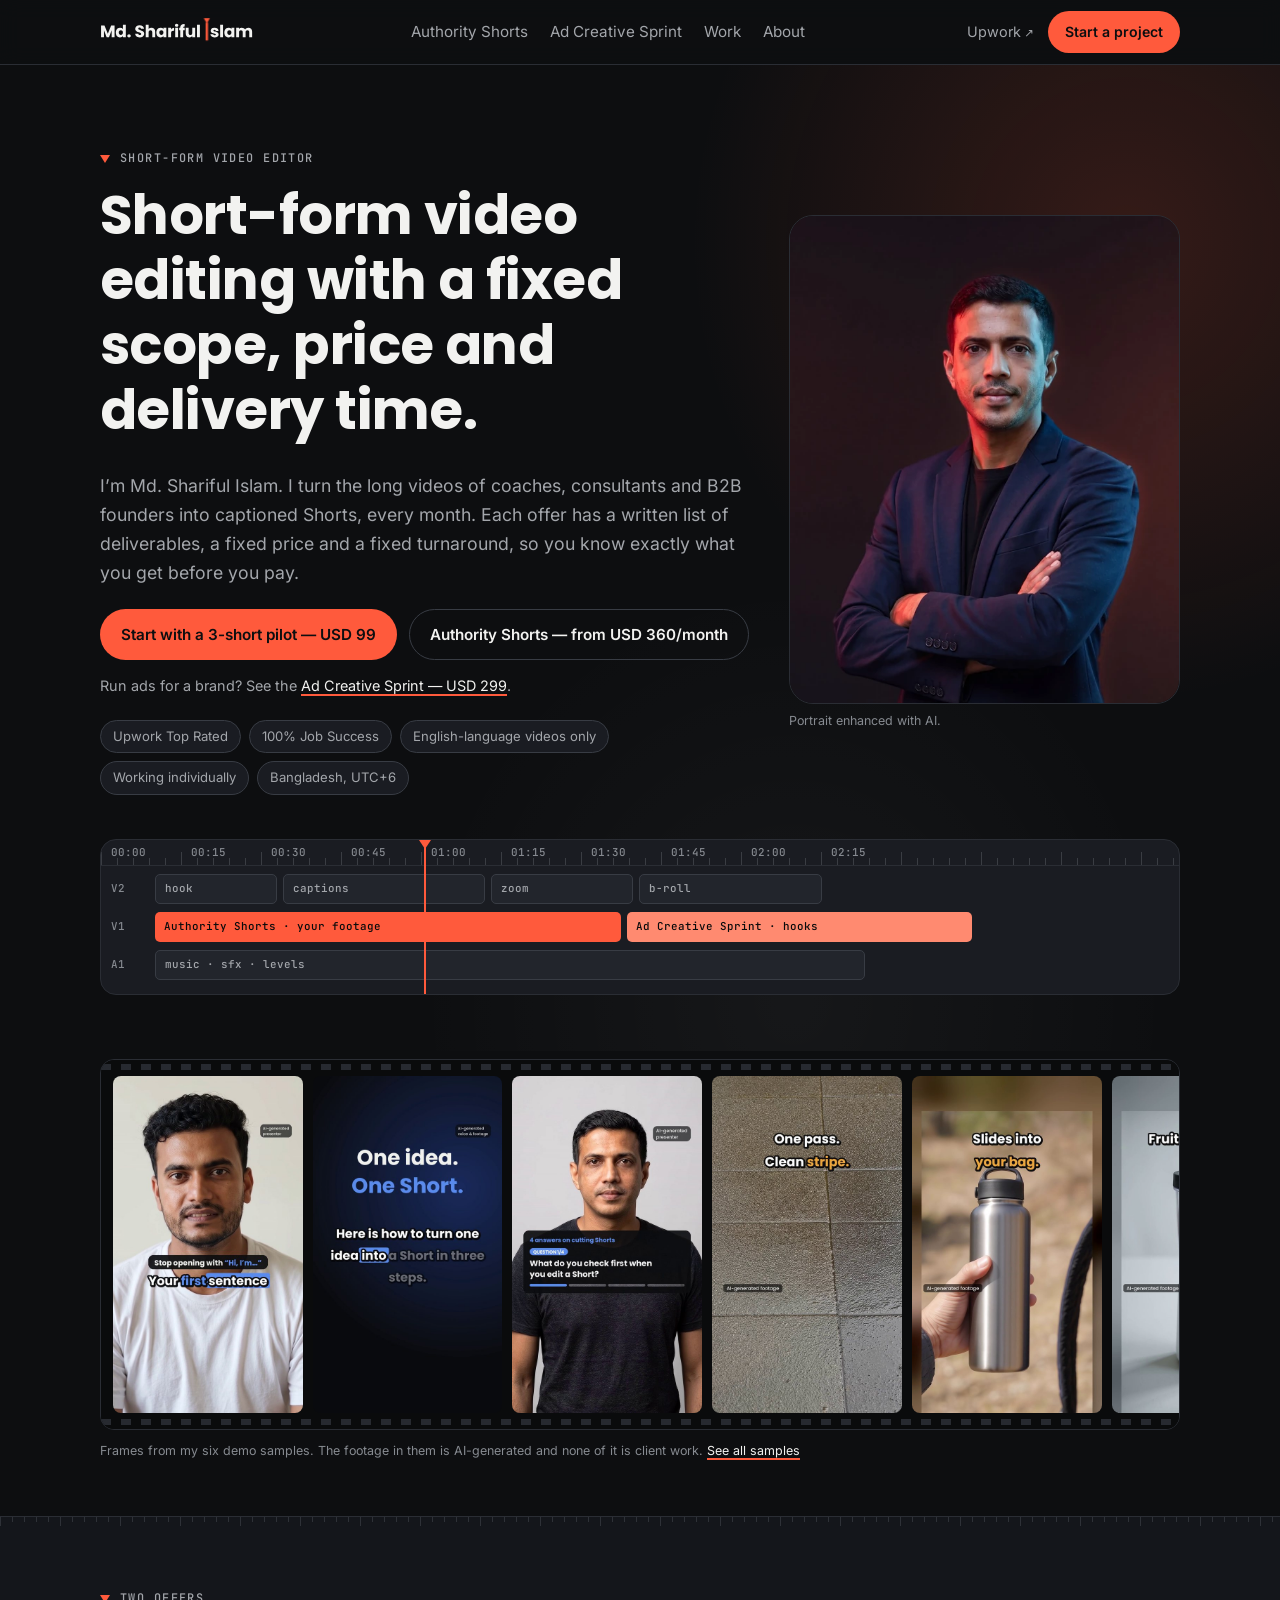
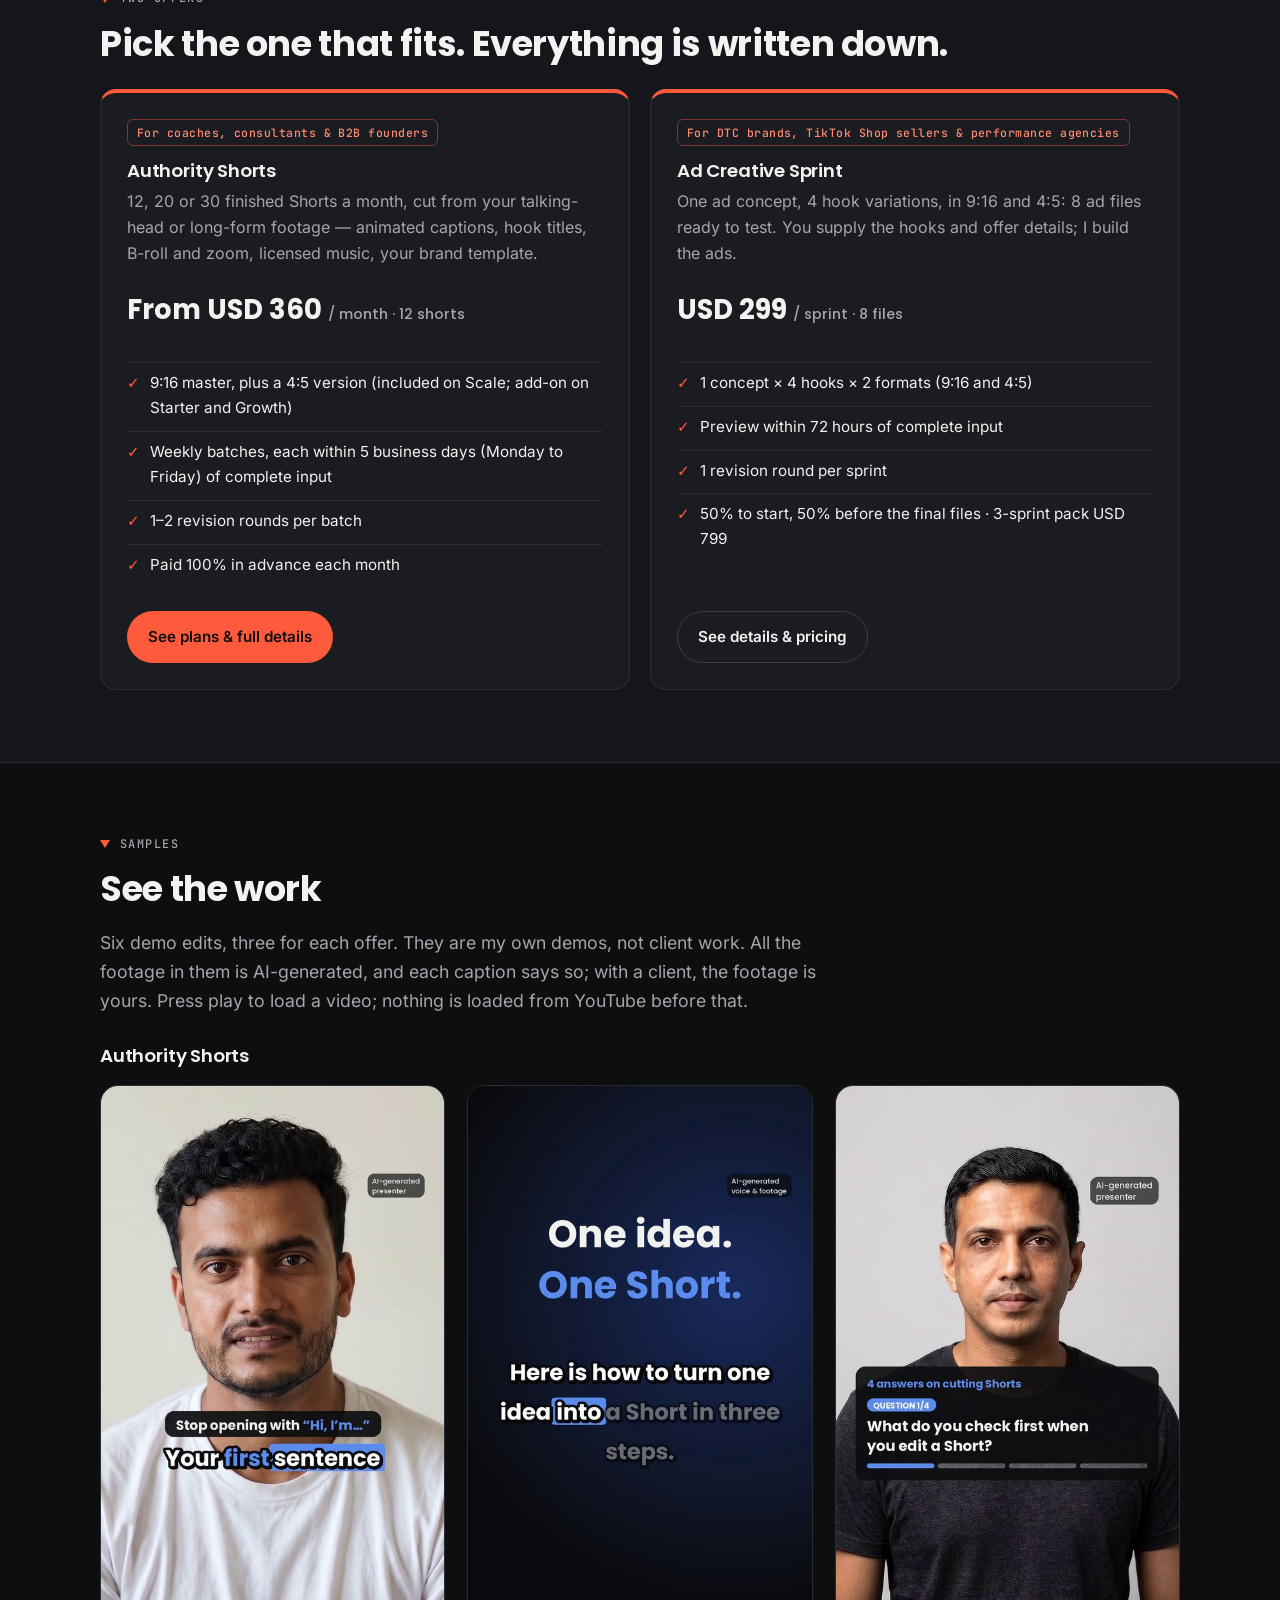
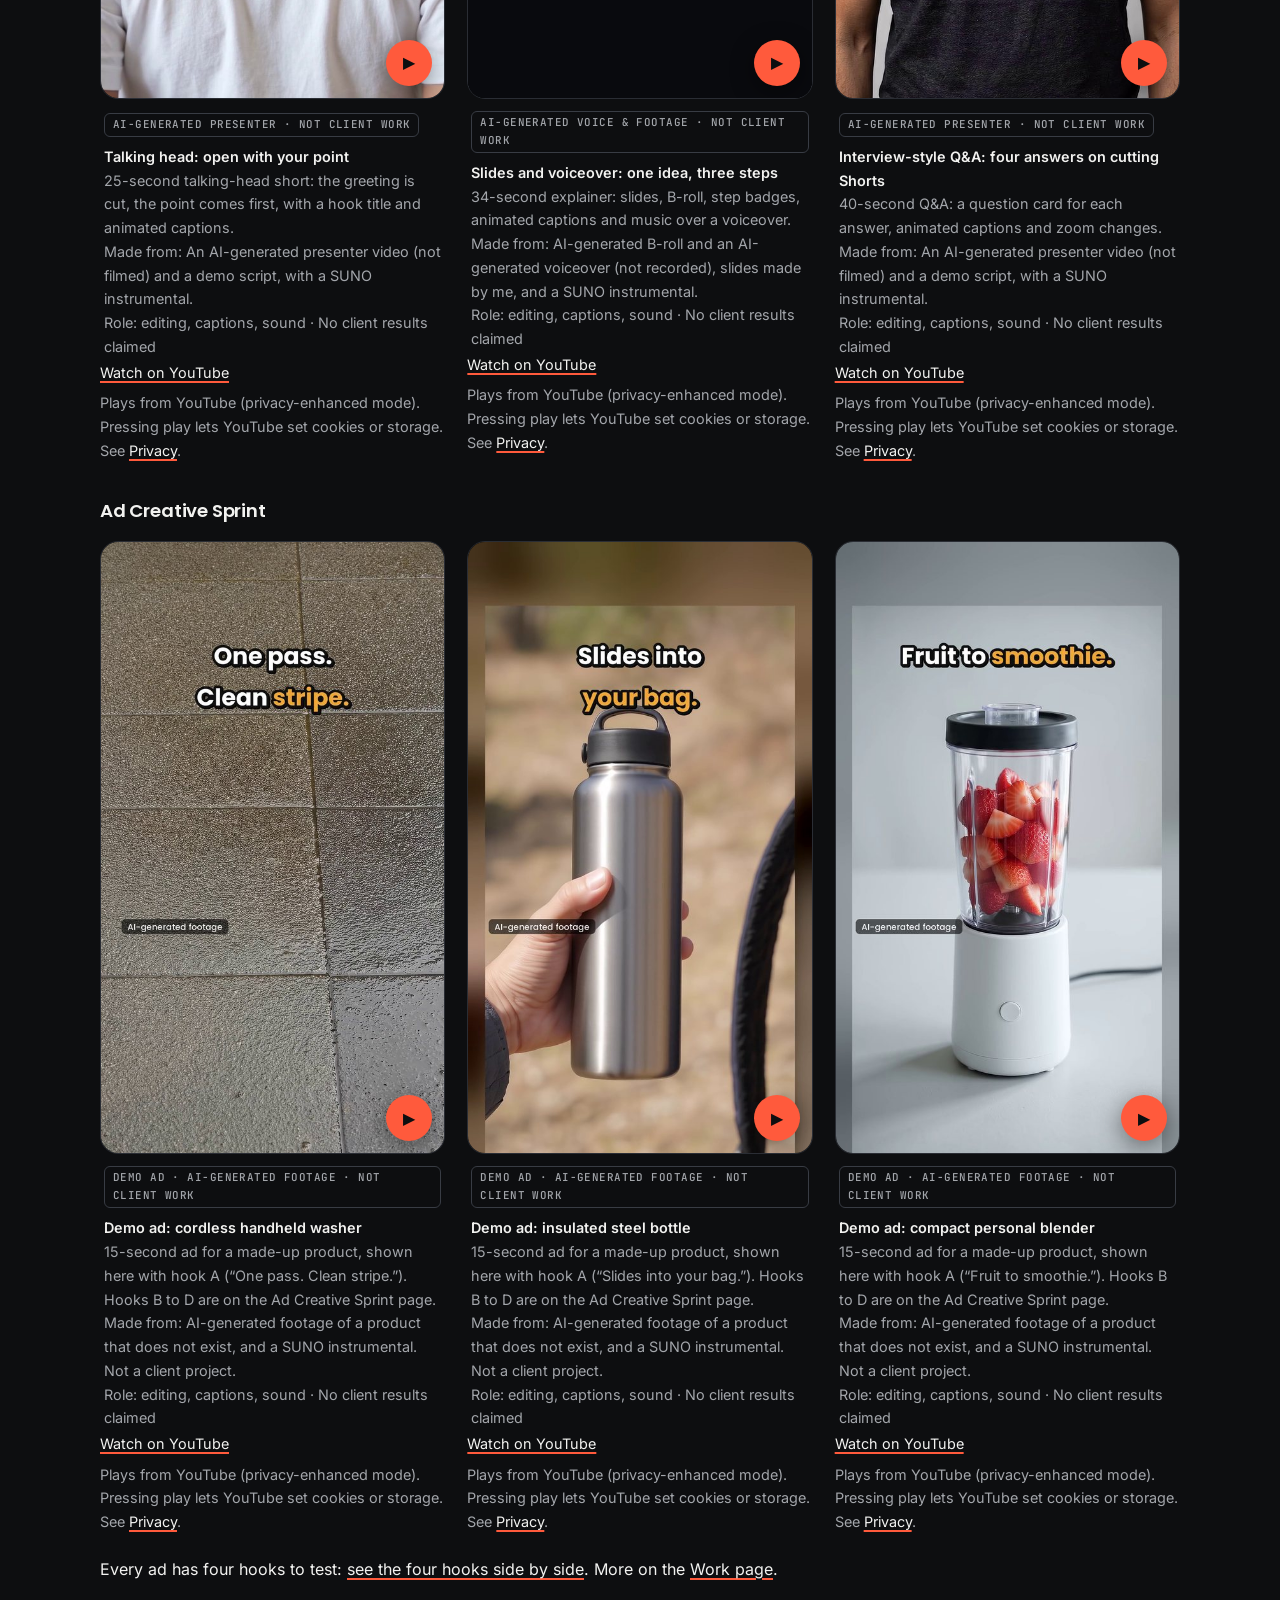
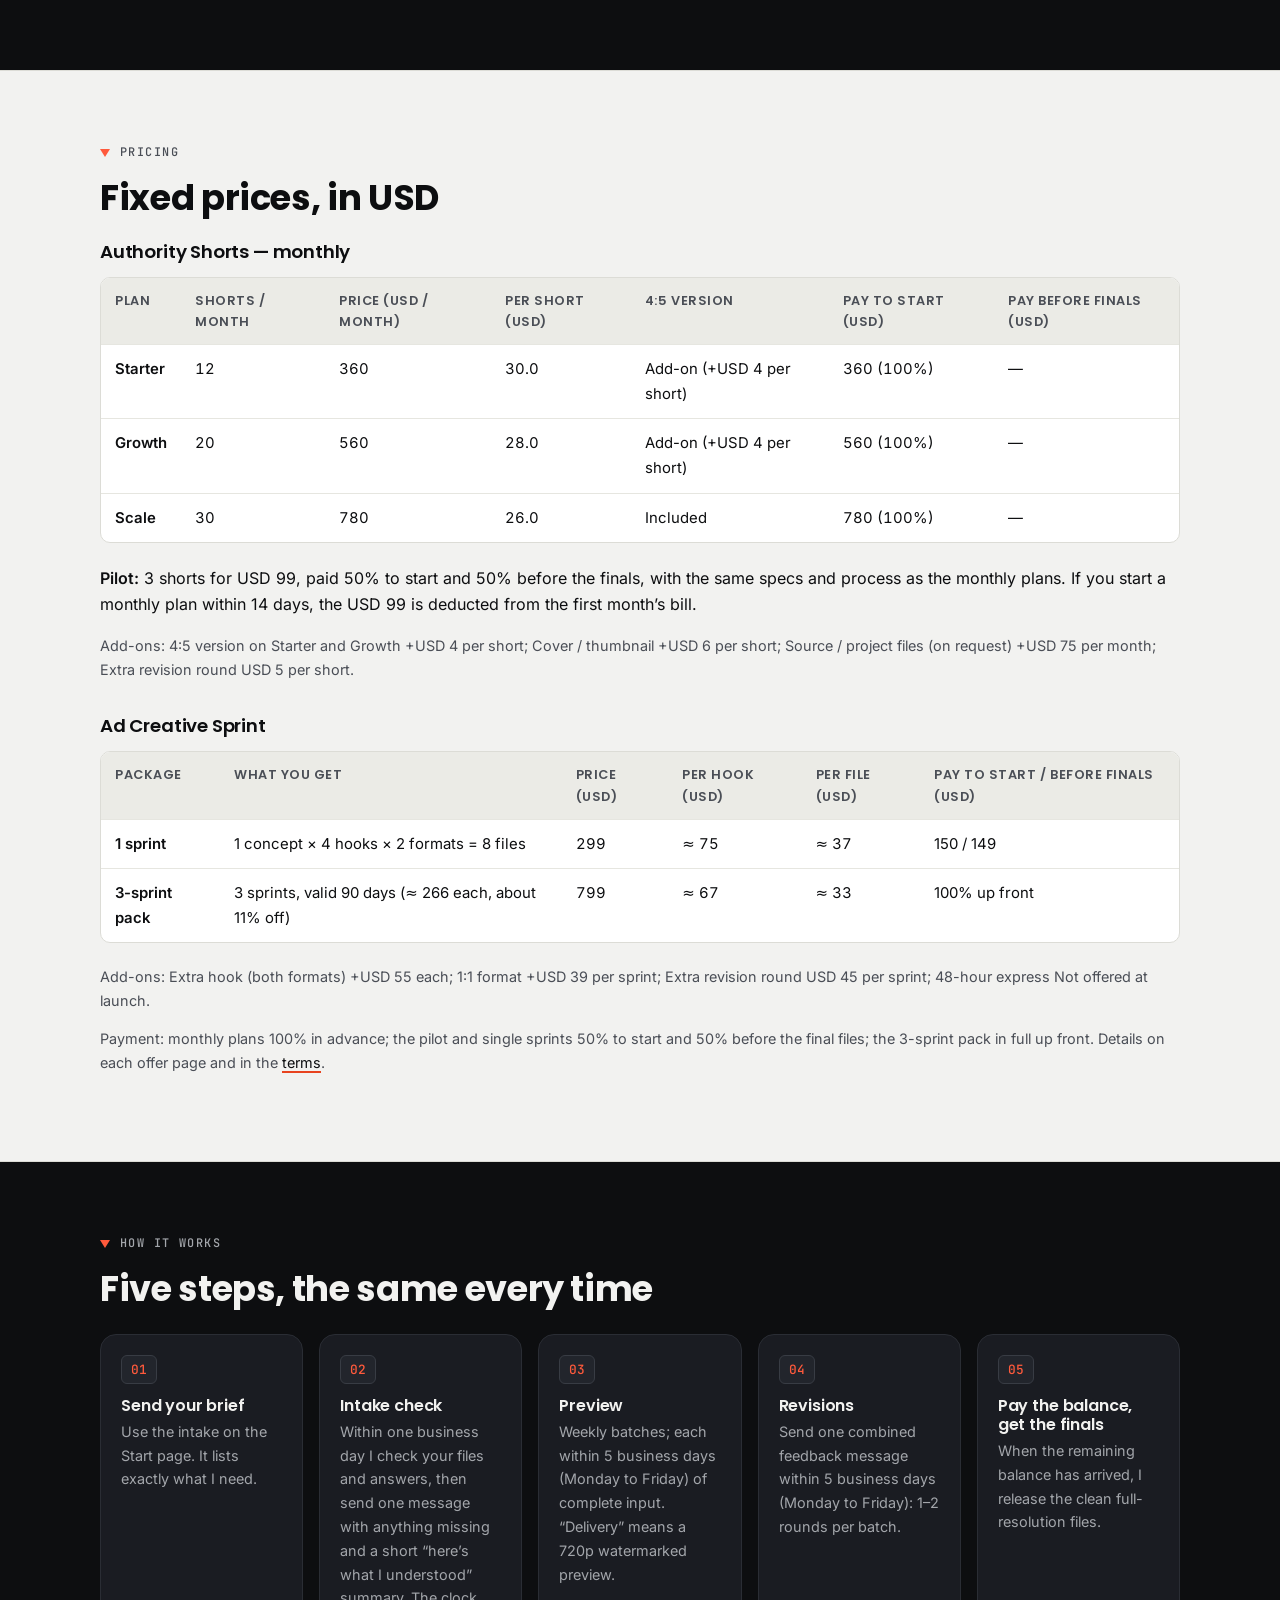
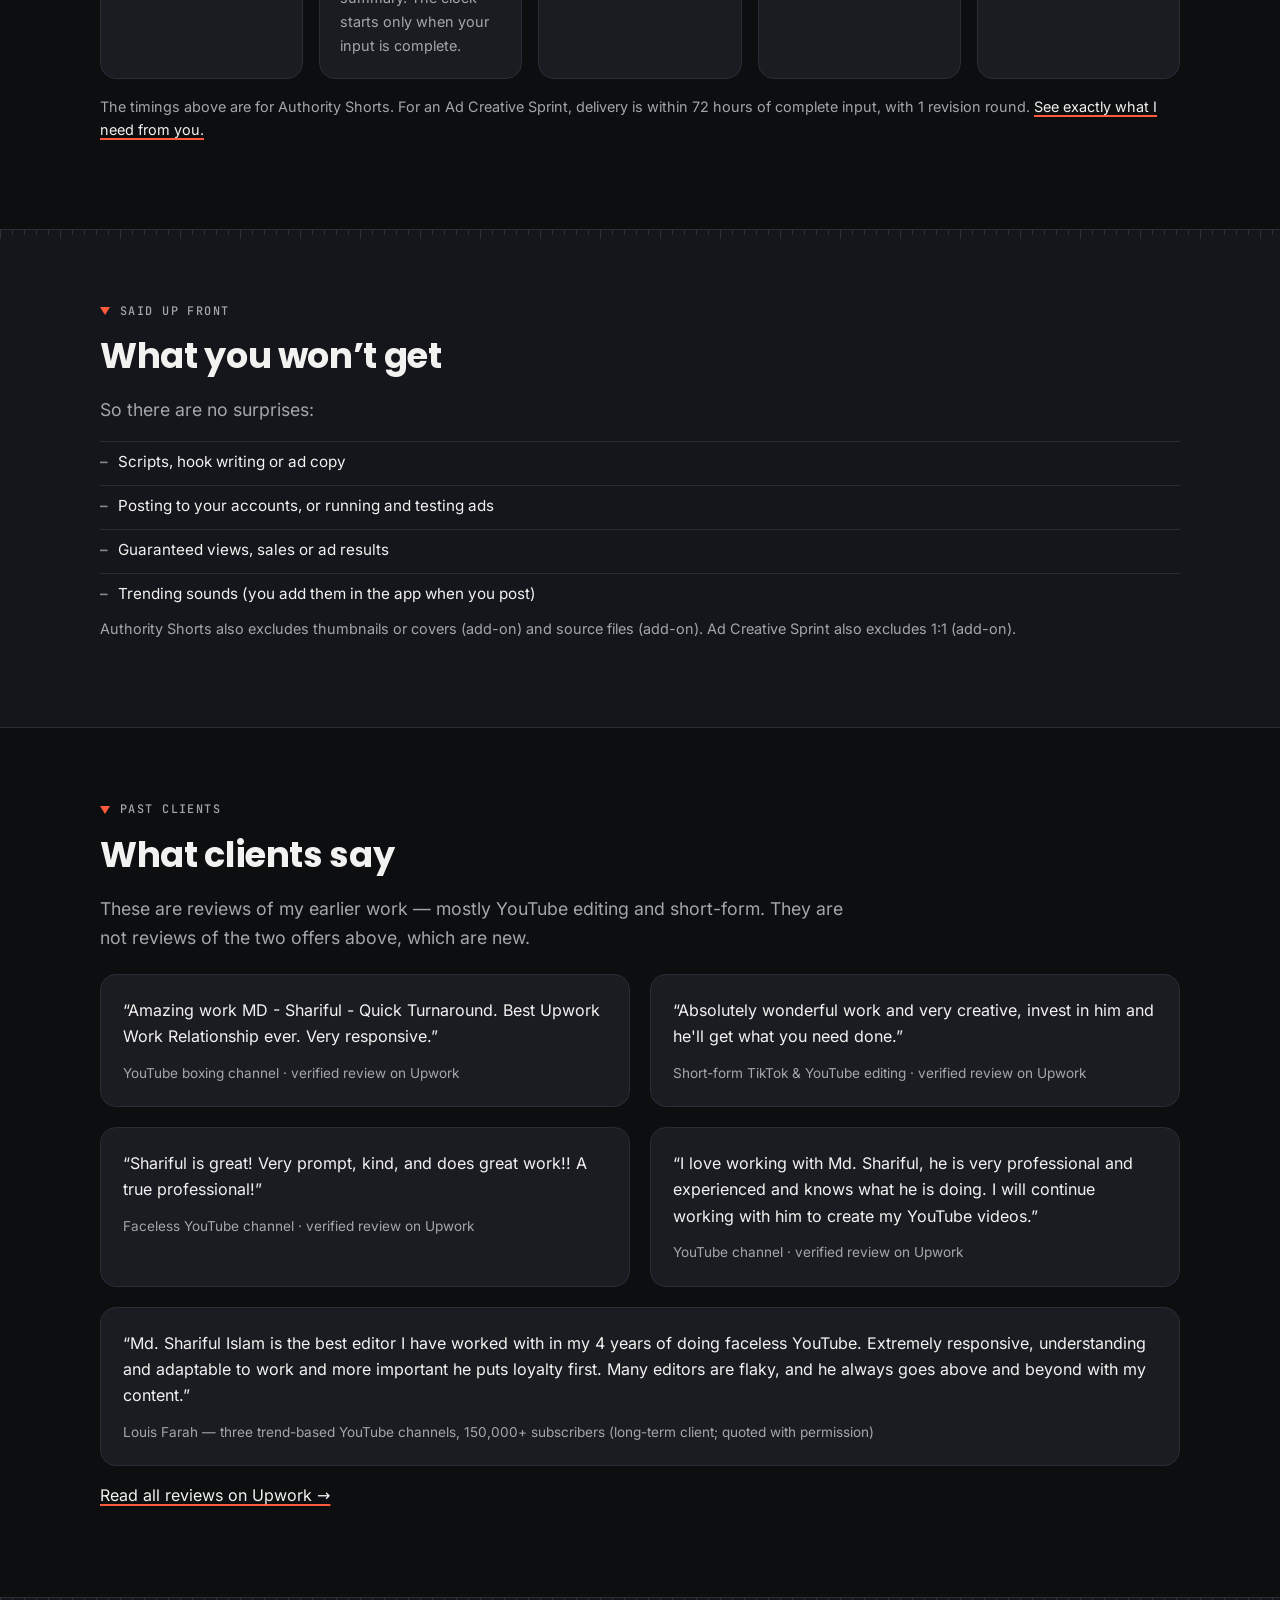
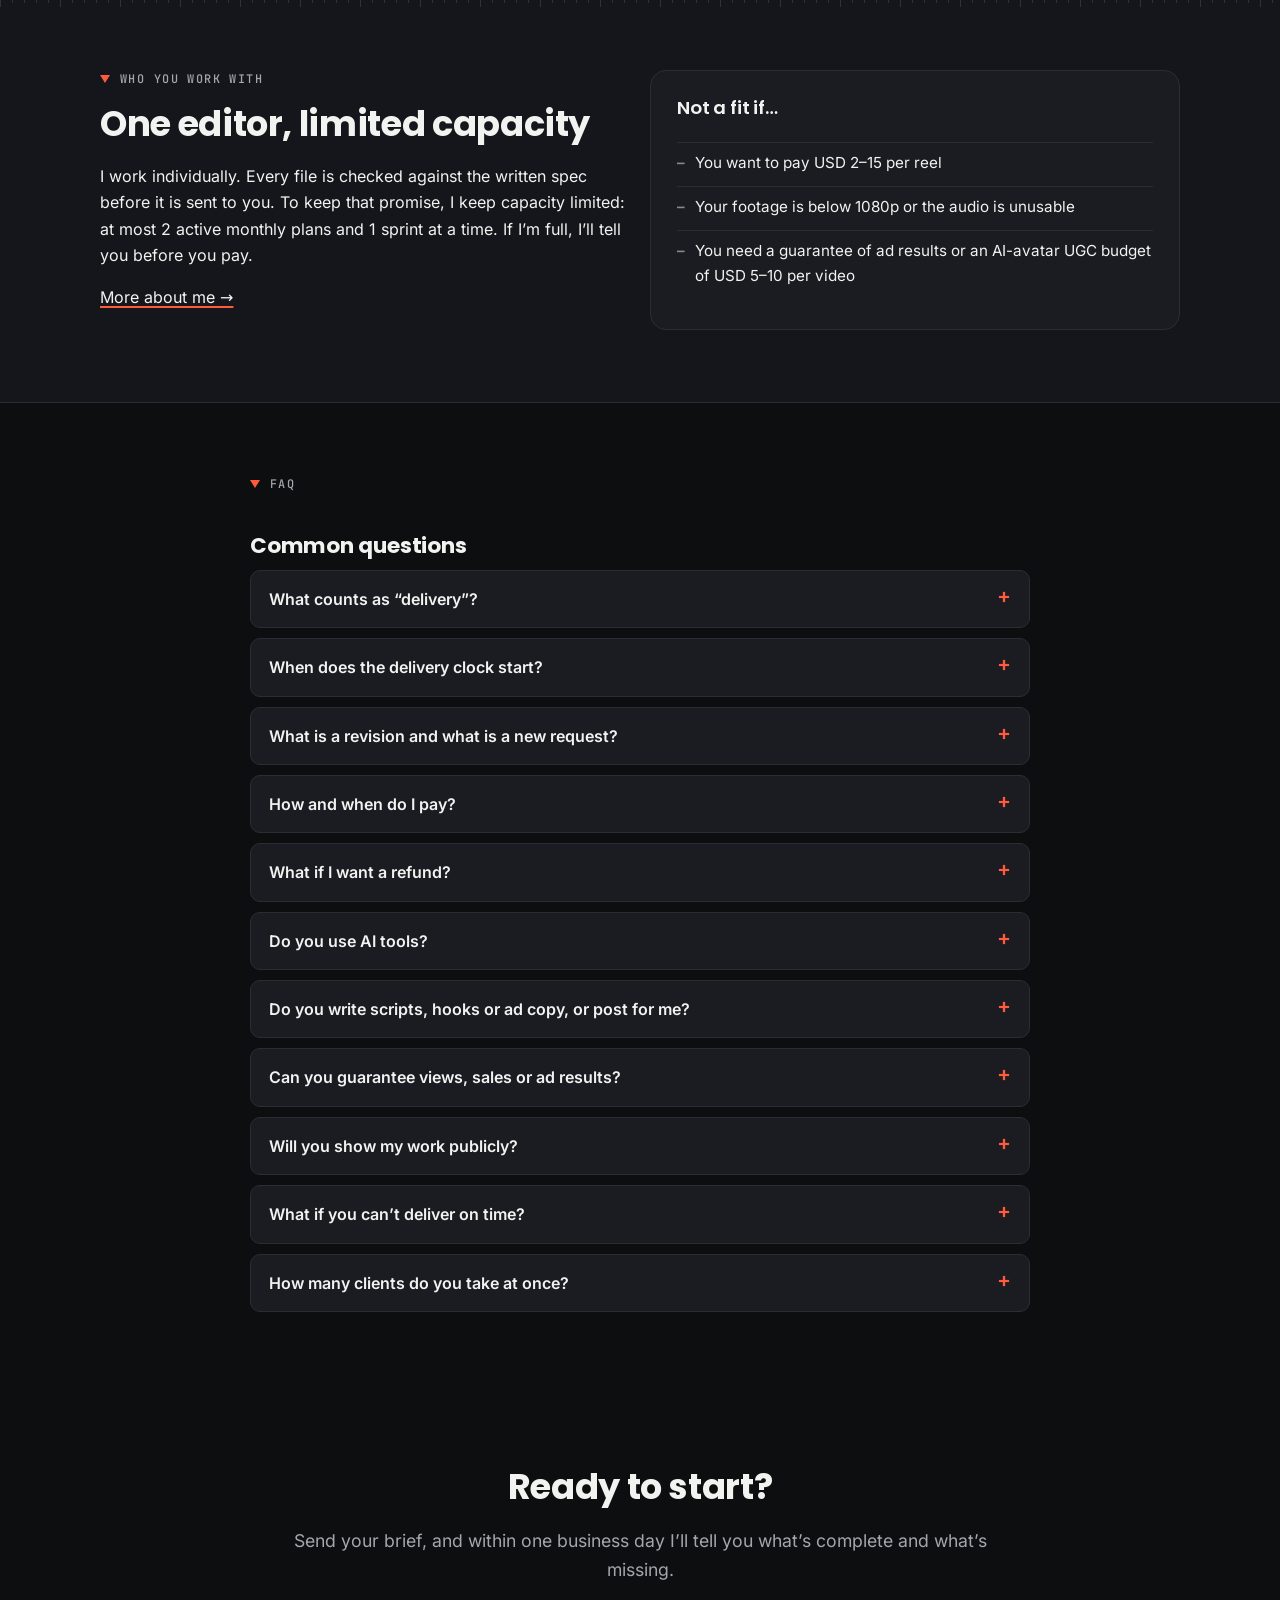
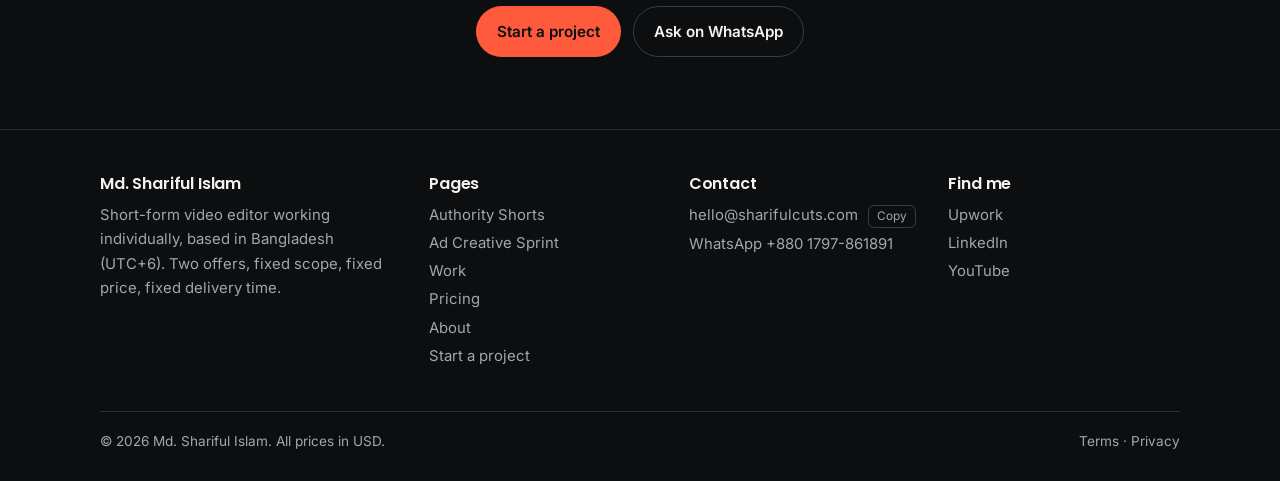
==== commit 87abb600: "Update site to v1.10: new sample videos, portrait, images" ====
--- a/index.html
+++ b/index.html
@@ -9,8 +9,8 @@
 <meta property="og:type" content="website">
 <meta property="og:title" content="Shorts Editor for Coaches &amp; Brands | Md. Shariful Islam">
 <meta property="og:description" content="Fixed-scope, fixed-price Shorts editing: Authority Shorts from USD 360/month for coaches and founders, Ad Creative Sprint USD 299 for brands.">
-<meta property="og:image" content="https://sharifulcuts.com/assets/img/og-home.jpg">
-<meta name="twitter:image" content="https://sharifulcuts.com/assets/img/og-home.jpg">
+<meta property="og:image" content="https://sharifulcuts.com/assets/img/og-home-v2.jpg">
+<meta name="twitter:image" content="https://sharifulcuts.com/assets/img/og-home-v2.jpg">
 <meta property="og:url" content="https://sharifulcuts.com/">
 <meta property="og:site_name" content="Md. Shariful Islam">
 <meta name="twitter:card" content="summary_large_image">
@@ -30,7 +30,7 @@
    "@id": "https://sharifulcuts.com/#person",
    "name": "Md. Shariful Islam",
    "url": "https://sharifulcuts.com/",
-   "image": "https://sharifulcuts.com/assets/img/hero-v2.jpg",
+   "image": "https://sharifulcuts.com/assets/img/hero-v3-1200.jpg",
    "jobTitle": "Short-form video editor",
    "sameAs": [
     "https://www.linkedin.com/in/sharifulcuts",
@@ -117,7 +117,7 @@
 <p class="small muted" style="margin-top:14px">Run ads for a brand? See the <a href="ad-creative-sprint.html">Ad Creative Sprint — USD 299</a>.</p>
 <div class="chips"><span class="chip">Upwork Top Rated</span><span class="chip">100% Job Success</span><span class="chip">English-language videos only</span><span class="chip">Working individually</span><span class="chip">Bangladesh, UTC+6</span></div>
 </div>
-<figure class="hero-fig"><div class="hero-photo"><img src="assets/img/hero-v2.jpg" alt="Md. Shariful Islam" width="960" height="1200" fetchpriority="high"></div><figcaption class="photo-note">Portrait: my own photo. Clothing and background are edited digitally; my face is unchanged.</figcaption></figure>
+<figure class="hero-fig"><div class="hero-photo"><picture><source type="image/webp" srcset="assets/img/hero-v3-600.webp 600w, assets/img/hero-v3-1200.webp 1200w" sizes="(max-width: 420px) 100vw, 420px"><img src="assets/img/hero-v3-1200.jpg" srcset="assets/img/hero-v3-600.jpg 600w, assets/img/hero-v3-1200.jpg 1200w" sizes="(max-width: 420px) 100vw, 420px" alt="Md. Shariful Islam, short-form video editor" width="1200" height="1500" loading="eager" fetchpriority="high" decoding="async"></picture></div><figcaption class="photo-note">Portrait enhanced with AI.</figcaption></figure>
 </div>
 <div class="container"><div class="timeline" aria-hidden="true">
 <div class="tl-ruler"><span>00:00</span><span>00:15</span><span>00:30</span><span>00:45</span><span>01:00</span><span>01:15</span><span>01:30</span><span>01:45</span><span>02:00</span><span>02:15</span></div>
@@ -134,7 +134,7 @@
 <a href="work.html"><img src="assets/img/s/as02.jpg" alt="Title card: One idea. One Short." width="540" height="960" loading="lazy"></a>
 <a href="work.html"><img src="assets/img/s/as03.jpg" alt="Presenter with a question card: What do you check first when you edit a Short?" width="540" height="960" loading="lazy"></a>
 <a href="work.html"><img src="assets/img/s/ada.jpg" alt="Water jet cleaning a tile, with the caption: One pass. Clean stripe." width="540" height="960" loading="lazy"></a>
-<a href="work.html"><img src="assets/img/s/adb.jpg" alt="Steel bottle with water pouring in and the caption: Ice, water, ready." width="540" height="960" loading="lazy"></a>
+<a href="work.html"><img src="assets/img/s/adb.jpg" alt="A hand holding a steel bottle, with the caption: Slides into your bag." width="540" height="960" loading="lazy"></a>
 <a href="work.html"><img src="assets/img/s/adc.jpg" alt="Blender full of strawberries with the caption: Fruit to smoothie." width="540" height="960" loading="lazy"></a>
 </div>
 <p class="photo-note" style="margin-top:12px">Frames from my six demo samples. The footage in them is AI-generated and none of it is client work. <a href="work.html">See all samples</a></p>
@@ -169,9 +169,9 @@
 <div class="eyebrow">Samples</div><h2>See the work</h2>
 <p class="lead">Six demo edits, three for each offer. They are my own demos, not client work. All the footage in them is AI-generated, and each caption says so; with a client, the footage is yours. Press play to load a video; nothing is loaded from YouTube before that.</p>
 <h3 style="margin-top:30px">Authority Shorts</h3>
-<div class="samples samples--3"><figure class="sample-card" style="margin:0"><div class="sample" data-yt="U8yT5zm6YZU" data-title="Talking head: open with your point"><div class="poster"><img class="poster-img" src="assets/img/s/as01.jpg" alt="" width="540" height="960" loading="lazy" decoding="async"><button class="play" type="button" aria-label="Play sample 1: Talking head: open with your point">▶</button><span class="poster-title">Talking head: open with your point</span></div></div><div class="sample-cap"><span class="badge">AI-generated presenter · Not client work</span><strong>Talking head: open with your point</strong><span>25-second talking-head short: the greeting is cut, the point comes first, with a hook title and animated captions.</span><br><span class="small">Made from: An AI-generated presenter video (not filmed) and a demo script, with a SUNO instrumental.<br>Role: editing, captions, sound · No client results claimed</span></div><a class="small" href="https://www.youtube.com/watch?v=U8yT5zm6YZU" rel="noopener">Watch on YouTube</a><span class="small muted" style="display:block;margin-top:6px">Plays from YouTube (privacy-enhanced mode). Pressing play lets YouTube set cookies or storage. See <a href="privacy.html">Privacy</a>.</span></figure><figure class="sample-card" style="margin:0"><div class="sample" data-yt="egiDp40Bha0" data-title="Slides and voiceover: one idea, three steps"><div class="poster"><img class="poster-img" src="assets/img/s/as02.jpg" alt="" width="540" height="960" loading="lazy" decoding="async"><button class="play" type="button" aria-label="Play sample 2: Slides and voiceover: one idea, three steps">▶</button><span class="poster-title">Slides and voiceover: one idea, three steps</span></div></div><div class="sample-cap"><span class="badge">AI-generated voice &amp; footage · Not client work</span><strong>Slides and voiceover: one idea, three steps</strong><span>34-second explainer: slides, B-roll, step badges, animated captions and music over a voiceover.</span><br><span class="small">Made from: AI-generated B-roll and an AI-generated voiceover (not recorded), slides made by me, and a SUNO instrumental.<br>Role: editing, captions, sound · No client results claimed</span></div><a class="small" href="https://www.youtube.com/watch?v=egiDp40Bha0" rel="noopener">Watch on YouTube</a><span class="small muted" style="display:block;margin-top:6px">Plays from YouTube (privacy-enhanced mode). Pressing play lets YouTube set cookies or storage. See <a href="privacy.html">Privacy</a>.</span></figure><figure class="sample-card" style="margin:0"><div class="sample" data-yt="rRG5Nih90_o" data-title="Interview-style Q&amp;A: four answers on cutting Shorts"><div class="poster"><img class="poster-img" src="assets/img/s/as03.jpg" alt="" width="540" height="960" loading="lazy" decoding="async"><button class="play" type="button" aria-label="Play sample 3: Interview-style Q&amp;A: four answers on cutting Shorts">▶</button><span class="poster-title">Interview-style Q&amp;A: four answers on cutting Shorts</span></div></div><div class="sample-cap"><span class="badge">AI-generated presenter · Not client work</span><strong>Interview-style Q&amp;A: four answers on cutting Shorts</strong><span>40-second Q&amp;A: a question card for each answer, animated captions and zoom changes.</span><br><span class="small">Made from: An AI-generated presenter video (not filmed) and a demo script, with a SUNO instrumental.<br>Role: editing, captions, sound · No client results claimed</span></div><a class="small" href="https://www.youtube.com/watch?v=rRG5Nih90_o" rel="noopener">Watch on YouTube</a><span class="small muted" style="display:block;margin-top:6px">Plays from YouTube (privacy-enhanced mode). Pressing play lets YouTube set cookies or storage. See <a href="privacy.html">Privacy</a>.</span></figure></div>
+<div class="samples samples--3"><figure class="sample-card" style="margin:0"><div class="sample" data-yt="RQv-xWRoVmg" data-title="Talking head: open with your point"><div class="poster"><img class="poster-img" src="assets/img/s/as01.jpg" alt="" width="540" height="960" loading="lazy" decoding="async"><button class="play" type="button" aria-label="Play sample 1: Talking head: open with your point">▶</button><span class="poster-title">Talking head: open with your point</span></div></div><div class="sample-cap"><span class="badge">AI-generated presenter · Not client work</span><strong>Talking head: open with your point</strong><span>25-second talking-head short: the greeting is cut, the point comes first, with a hook title and animated captions.</span><br><span class="small">Made from: An AI-generated presenter video (not filmed) and a demo script, with a SUNO instrumental.<br>Role: editing, captions, sound · No client results claimed</span></div><a class="small" href="https://www.youtube.com/watch?v=RQv-xWRoVmg" rel="noopener">Watch on YouTube</a><span class="small muted" style="display:block;margin-top:6px">Plays from YouTube (privacy-enhanced mode). Pressing play lets YouTube set cookies or storage. See <a href="privacy.html">Privacy</a>.</span></figure><figure class="sample-card" style="margin:0"><div class="sample" data-yt="SVG99xwat-g" data-title="Slides and voiceover: one idea, three steps"><div class="poster"><img class="poster-img" src="assets/img/s/as02.jpg" alt="" width="540" height="960" loading="lazy" decoding="async"><button class="play" type="button" aria-label="Play sample 2: Slides and voiceover: one idea, three steps">▶</button><span class="poster-title">Slides and voiceover: one idea, three steps</span></div></div><div class="sample-cap"><span class="badge">AI-generated voice &amp; footage · Not client work</span><strong>Slides and voiceover: one idea, three steps</strong><span>34-second explainer: slides, B-roll, step badges, animated captions and music over a voiceover.</span><br><span class="small">Made from: AI-generated B-roll and an AI-generated voiceover (not recorded), slides made by me, and a SUNO instrumental.<br>Role: editing, captions, sound · No client results claimed</span></div><a class="small" href="https://www.youtube.com/watch?v=SVG99xwat-g" rel="noopener">Watch on YouTube</a><span class="small muted" style="display:block;margin-top:6px">Plays from YouTube (privacy-enhanced mode). Pressing play lets YouTube set cookies or storage. See <a href="privacy.html">Privacy</a>.</span></figure><figure class="sample-card" style="margin:0"><div class="sample" data-yt="6q0-DQ44sas" data-title="Interview-style Q&amp;A: four answers on cutting Shorts"><div class="poster"><img class="poster-img" src="assets/img/s/as03.jpg" alt="" width="540" height="960" loading="lazy" decoding="async"><button class="play" type="button" aria-label="Play sample 3: Interview-style Q&amp;A: four answers on cutting Shorts">▶</button><span class="poster-title">Interview-style Q&amp;A: four answers on cutting Shorts</span></div></div><div class="sample-cap"><span class="badge">AI-generated presenter · Not client work</span><strong>Interview-style Q&amp;A: four answers on cutting Shorts</strong><span>40-second Q&amp;A: a question card for each answer, animated captions and zoom changes.</span><br><span class="small">Made from: An AI-generated presenter video (not filmed) and a demo script, with a SUNO instrumental.<br>Role: editing, captions, sound · No client results claimed</span></div><a class="small" href="https://www.youtube.com/watch?v=6q0-DQ44sas" rel="noopener">Watch on YouTube</a><span class="small muted" style="display:block;margin-top:6px">Plays from YouTube (privacy-enhanced mode). Pressing play lets YouTube set cookies or storage. See <a href="privacy.html">Privacy</a>.</span></figure></div>
 <h3 style="margin-top:38px">Ad Creative Sprint</h3>
-<div class="samples samples--3"><figure class="sample-card" style="margin:0"><div class="sample" data-yt="7JKutHogvCU" data-title="Demo ad: cordless handheld washer"><div class="poster"><img class="poster-img" src="assets/img/s/ada.jpg" alt="" width="540" height="960" loading="lazy" decoding="async"><button class="play" type="button" aria-label="Play sample 1: Demo ad: cordless handheld washer">▶</button><span class="poster-title">Demo ad: cordless handheld washer</span></div></div><div class="sample-cap"><span class="badge">Demo ad · AI-generated footage · Not client work</span><strong>Demo ad: cordless handheld washer</strong><span>15-second ad for a made-up product, shown here with hook A (“One pass. Clean stripe.”). Hooks B to D are on the Ad Creative Sprint page.</span><br><span class="small">Made from: AI-generated footage of a product that does not exist, and a SUNO instrumental. Not a client project.<br>Role: editing, captions, sound · No client results claimed</span></div><a class="small" href="https://www.youtube.com/watch?v=7JKutHogvCU" rel="noopener">Watch on YouTube</a><span class="small muted" style="display:block;margin-top:6px">Plays from YouTube (privacy-enhanced mode). Pressing play lets YouTube set cookies or storage. See <a href="privacy.html">Privacy</a>.</span></figure><figure class="sample-card" style="margin:0"><div class="sample" data-yt="U3_eRti2J2Y" data-title="Demo ad: insulated steel bottle"><div class="poster"><img class="poster-img" src="assets/img/s/adb.jpg" alt="" width="540" height="960" loading="lazy" decoding="async"><button class="play" type="button" aria-label="Play sample 2: Demo ad: insulated steel bottle">▶</button><span class="poster-title">Demo ad: insulated steel bottle</span></div></div><div class="sample-cap"><span class="badge">Demo ad · AI-generated footage · Not client work</span><strong>Demo ad: insulated steel bottle</strong><span>15-second ad for a made-up product, shown here with hook B (“Ice, water, ready.”). Hooks A, C and D are on the Ad Creative Sprint page.</span><br><span class="small">Made from: AI-generated footage of a product that does not exist, and a SUNO instrumental. Not a client project.<br>Role: editing, captions, sound · No client results claimed</span></div><a class="small" href="https://www.youtube.com/watch?v=U3_eRti2J2Y" rel="noopener">Watch on YouTube</a><span class="small muted" style="display:block;margin-top:6px">Plays from YouTube (privacy-enhanced mode). Pressing play lets YouTube set cookies or storage. See <a href="privacy.html">Privacy</a>.</span></figure><figure class="sample-card" style="margin:0"><div class="sample" data-yt="r14sloPFaFE" data-title="Demo ad: compact personal blender"><div class="poster"><img class="poster-img" src="assets/img/s/adc.jpg" alt="" width="540" height="960" loading="lazy" decoding="async"><button class="play" type="button" aria-label="Play sample 3: Demo ad: compact personal blender">▶</button><span class="poster-title">Demo ad: compact personal blender</span></div></div><div class="sample-cap"><span class="badge">Demo ad · AI-generated footage · Not client work</span><strong>Demo ad: compact personal blender</strong><span>15-second ad for a made-up product, shown here with hook A (“Fruit to smoothie.”). Hooks B to D are on the Ad Creative Sprint page.</span><br><span class="small">Made from: AI-generated footage of a product that does not exist, and a SUNO instrumental. Not a client project.<br>Role: editing, captions, sound · No client results claimed</span></div><a class="small" href="https://www.youtube.com/watch?v=r14sloPFaFE" rel="noopener">Watch on YouTube</a><span class="small muted" style="display:block;margin-top:6px">Plays from YouTube (privacy-enhanced mode). Pressing play lets YouTube set cookies or storage. See <a href="privacy.html">Privacy</a>.</span></figure></div>
+<div class="samples samples--3"><figure class="sample-card" style="margin:0"><div class="sample" data-yt="xmxuld75P2w" data-title="Demo ad: cordless handheld washer"><div class="poster"><img class="poster-img" src="assets/img/s/ada.jpg" alt="" width="540" height="960" loading="lazy" decoding="async"><button class="play" type="button" aria-label="Play sample 1: Demo ad: cordless handheld washer">▶</button><span class="poster-title">Demo ad: cordless handheld washer</span></div></div><div class="sample-cap"><span class="badge">Demo ad · AI-generated footage · Not client work</span><strong>Demo ad: cordless handheld washer</strong><span>15-second ad for a made-up product, shown here with hook A (“One pass. Clean stripe.”). Hooks B to D are on the Ad Creative Sprint page.</span><br><span class="small">Made from: AI-generated footage of a product that does not exist, and a SUNO instrumental. Not a client project.<br>Role: editing, captions, sound · No client results claimed</span></div><a class="small" href="https://www.youtube.com/watch?v=xmxuld75P2w" rel="noopener">Watch on YouTube</a><span class="small muted" style="display:block;margin-top:6px">Plays from YouTube (privacy-enhanced mode). Pressing play lets YouTube set cookies or storage. See <a href="privacy.html">Privacy</a>.</span></figure><figure class="sample-card" style="margin:0"><div class="sample" data-yt="s3clLXFEgV0" data-title="Demo ad: insulated steel bottle"><div class="poster"><img class="poster-img" src="assets/img/s/adb.jpg" alt="" width="540" height="960" loading="lazy" decoding="async"><button class="play" type="button" aria-label="Play sample 2: Demo ad: insulated steel bottle">▶</button><span class="poster-title">Demo ad: insulated steel bottle</span></div></div><div class="sample-cap"><span class="badge">Demo ad · AI-generated footage · Not client work</span><strong>Demo ad: insulated steel bottle</strong><span>15-second ad for a made-up product, shown here with hook A (“Slides into your bag.”). Hooks B to D are on the Ad Creative Sprint page.</span><br><span class="small">Made from: AI-generated footage of a product that does not exist, and a SUNO instrumental. Not a client project.<br>Role: editing, captions, sound · No client results claimed</span></div><a class="small" href="https://www.youtube.com/watch?v=s3clLXFEgV0" rel="noopener">Watch on YouTube</a><span class="small muted" style="display:block;margin-top:6px">Plays from YouTube (privacy-enhanced mode). Pressing play lets YouTube set cookies or storage. See <a href="privacy.html">Privacy</a>.</span></figure><figure class="sample-card" style="margin:0"><div class="sample" data-yt="XvmM3vraIEc" data-title="Demo ad: compact personal blender"><div class="poster"><img class="poster-img" src="assets/img/s/adc.jpg" alt="" width="540" height="960" loading="lazy" decoding="async"><button class="play" type="button" aria-label="Play sample 3: Demo ad: compact personal blender">▶</button><span class="poster-title">Demo ad: compact personal blender</span></div></div><div class="sample-cap"><span class="badge">Demo ad · AI-generated footage · Not client work</span><strong>Demo ad: compact personal blender</strong><span>15-second ad for a made-up product, shown here with hook A (“Fruit to smoothie.”). Hooks B to D are on the Ad Creative Sprint page.</span><br><span class="small">Made from: AI-generated footage of a product that does not exist, and a SUNO instrumental. Not a client project.<br>Role: editing, captions, sound · No client results claimed</span></div><a class="small" href="https://www.youtube.com/watch?v=XvmM3vraIEc" rel="noopener">Watch on YouTube</a><span class="small muted" style="display:block;margin-top:6px">Plays from YouTube (privacy-enhanced mode). Pressing play lets YouTube set cookies or storage. See <a href="privacy.html">Privacy</a>.</span></figure></div>
 <p style="margin-top:22px">Every ad has four hooks to test: <a href="ad-creative-sprint.html#hooks">see the four hooks side by side</a>. More on the <a href="work.html">Work page</a>.</p>
 </div></section>
 
--- a/assets/css/style.css
+++ b/assets/css/style.css
@@ -273,3 +273,4 @@
 .ba-pair>div:last-child span{background:var(--accent);color:var(--btn-ink)}
 .ba figcaption{font-size:.9rem;color:var(--muted);margin-top:10px}
 .ba figcaption strong{display:block;color:var(--text)}
+.hero-photo picture{display:block}
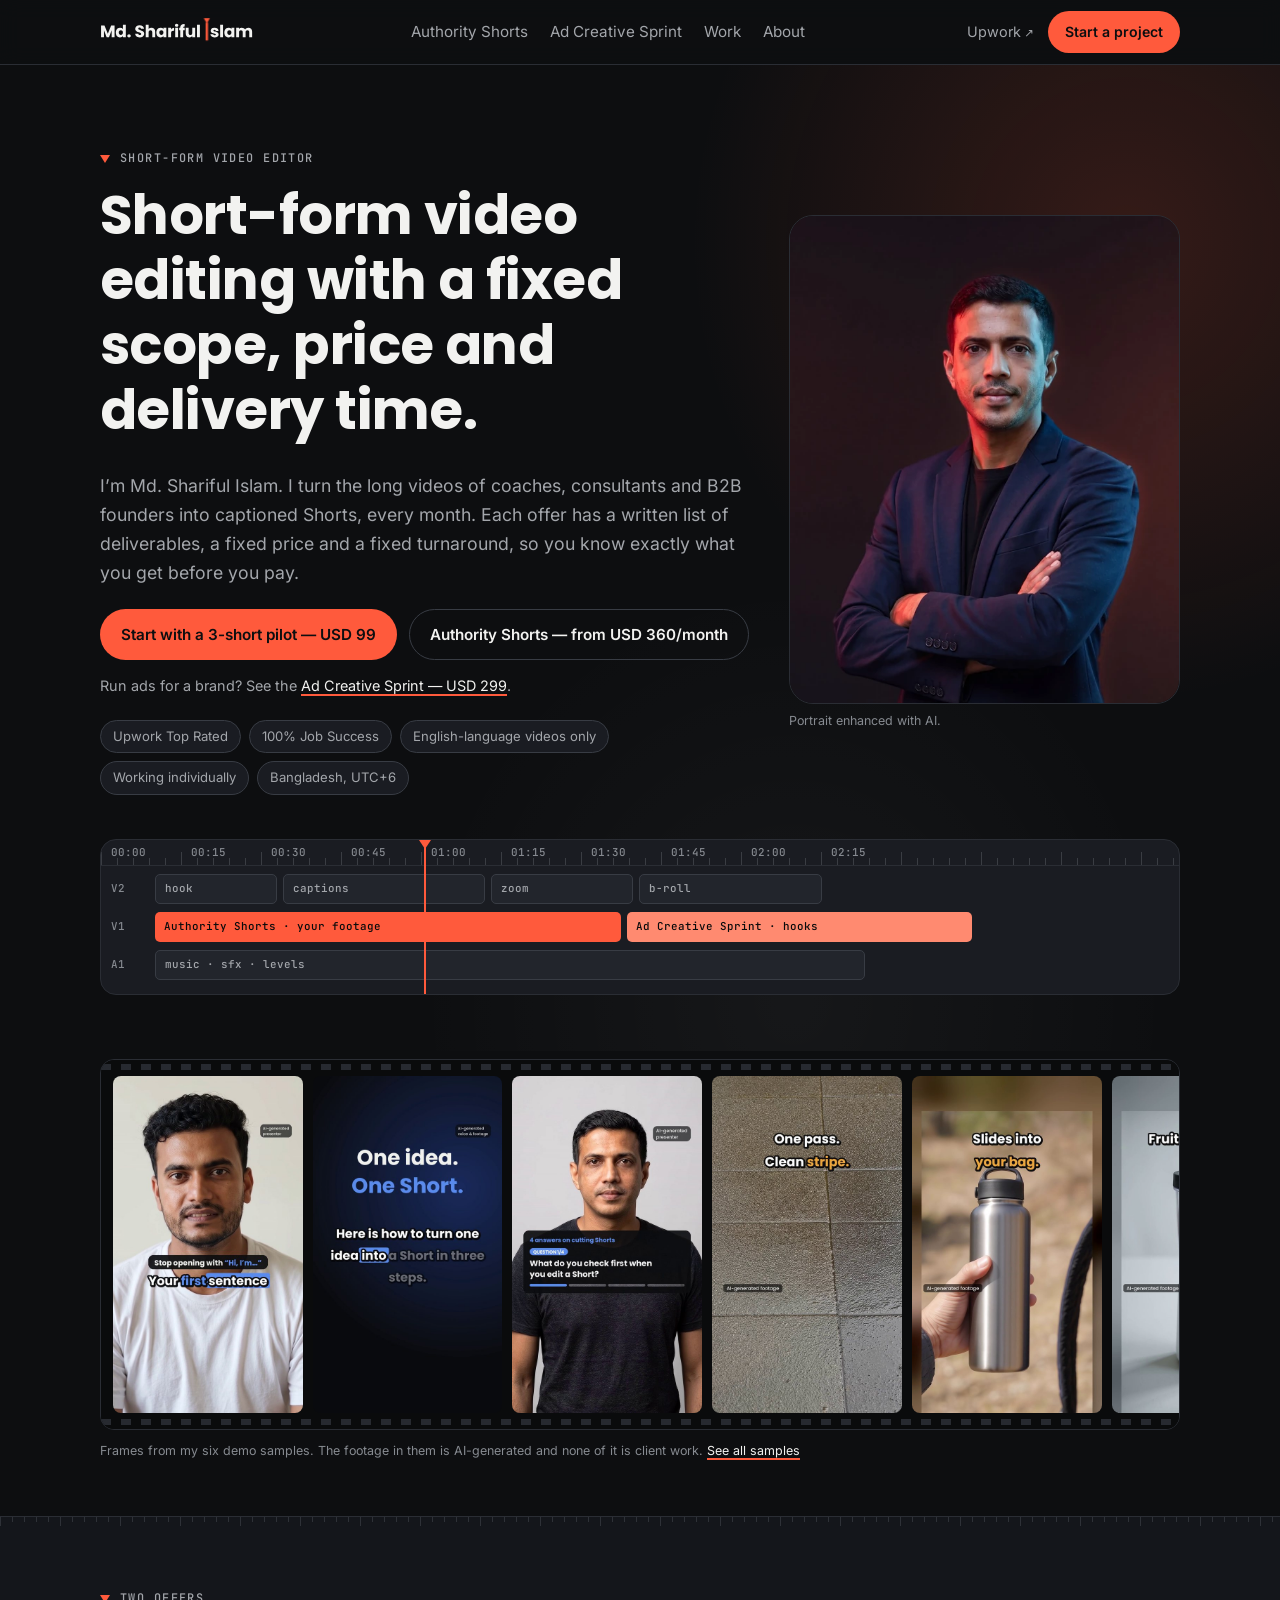
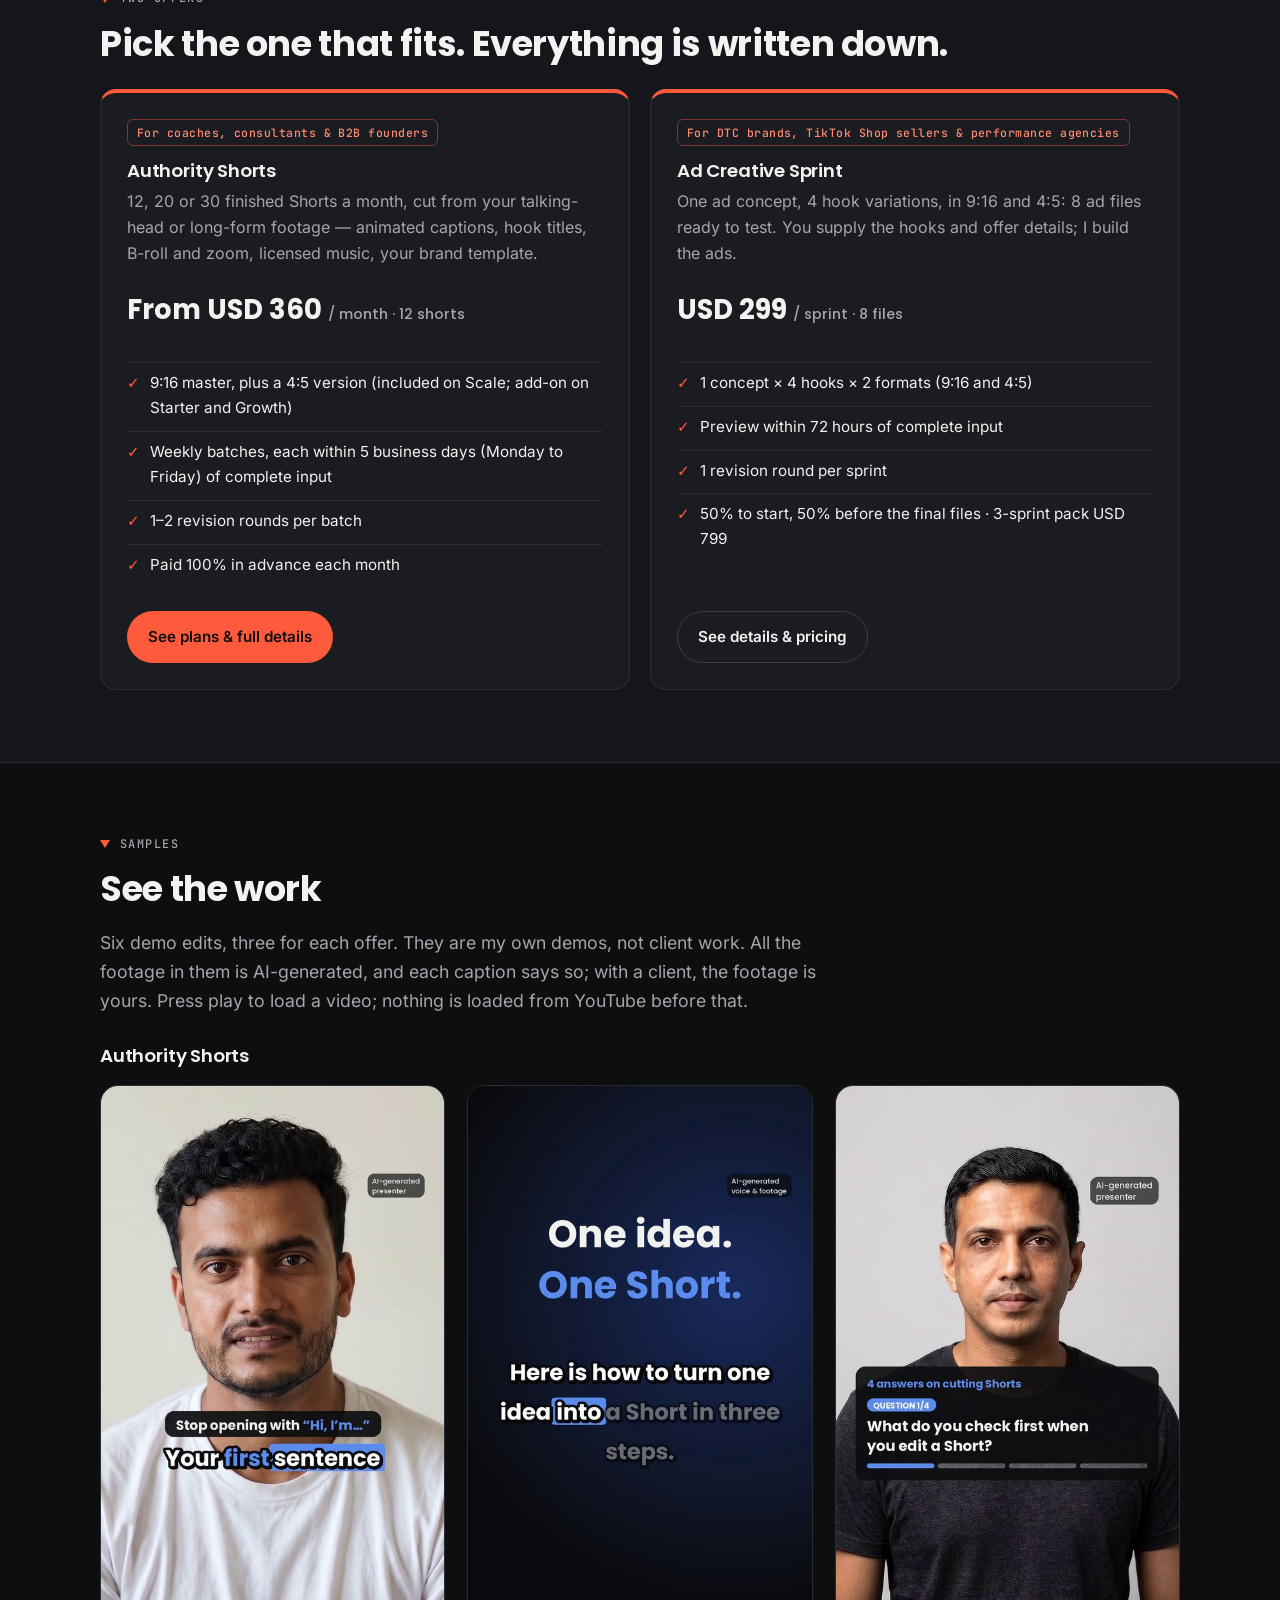
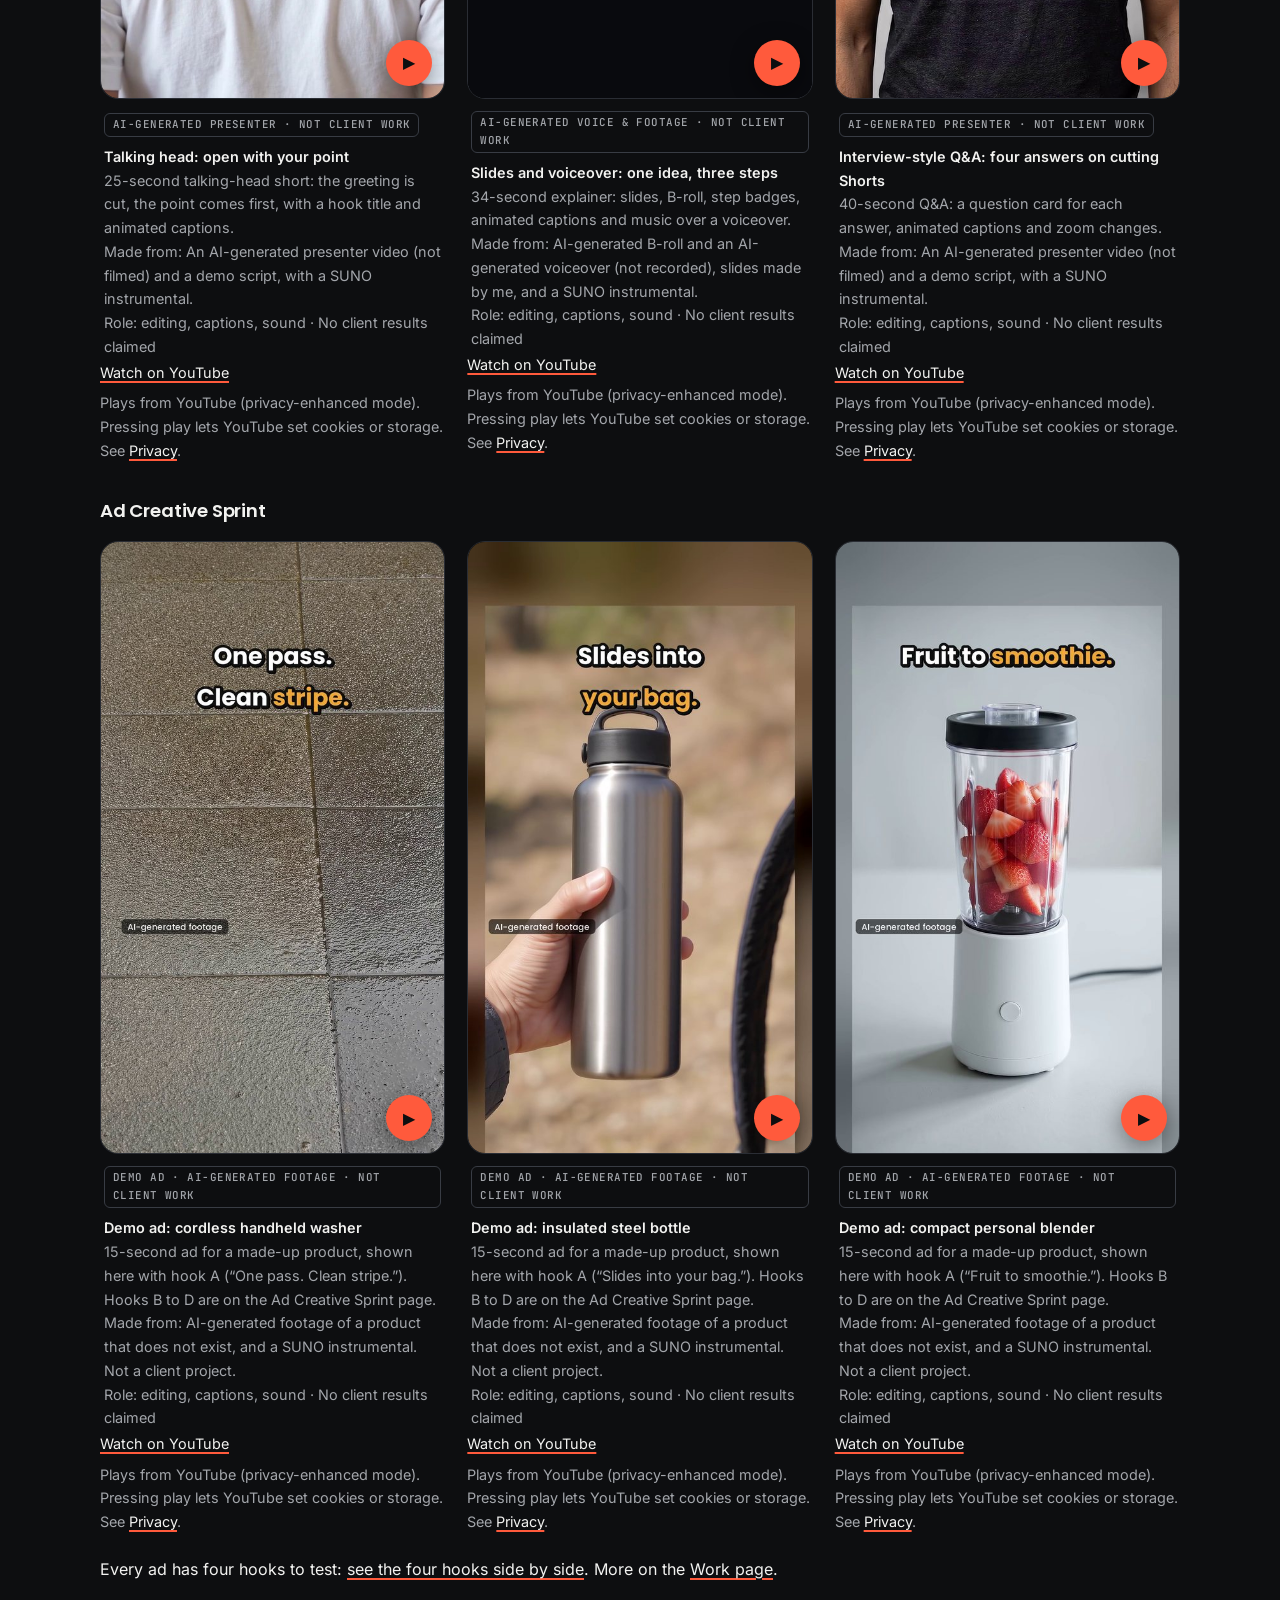
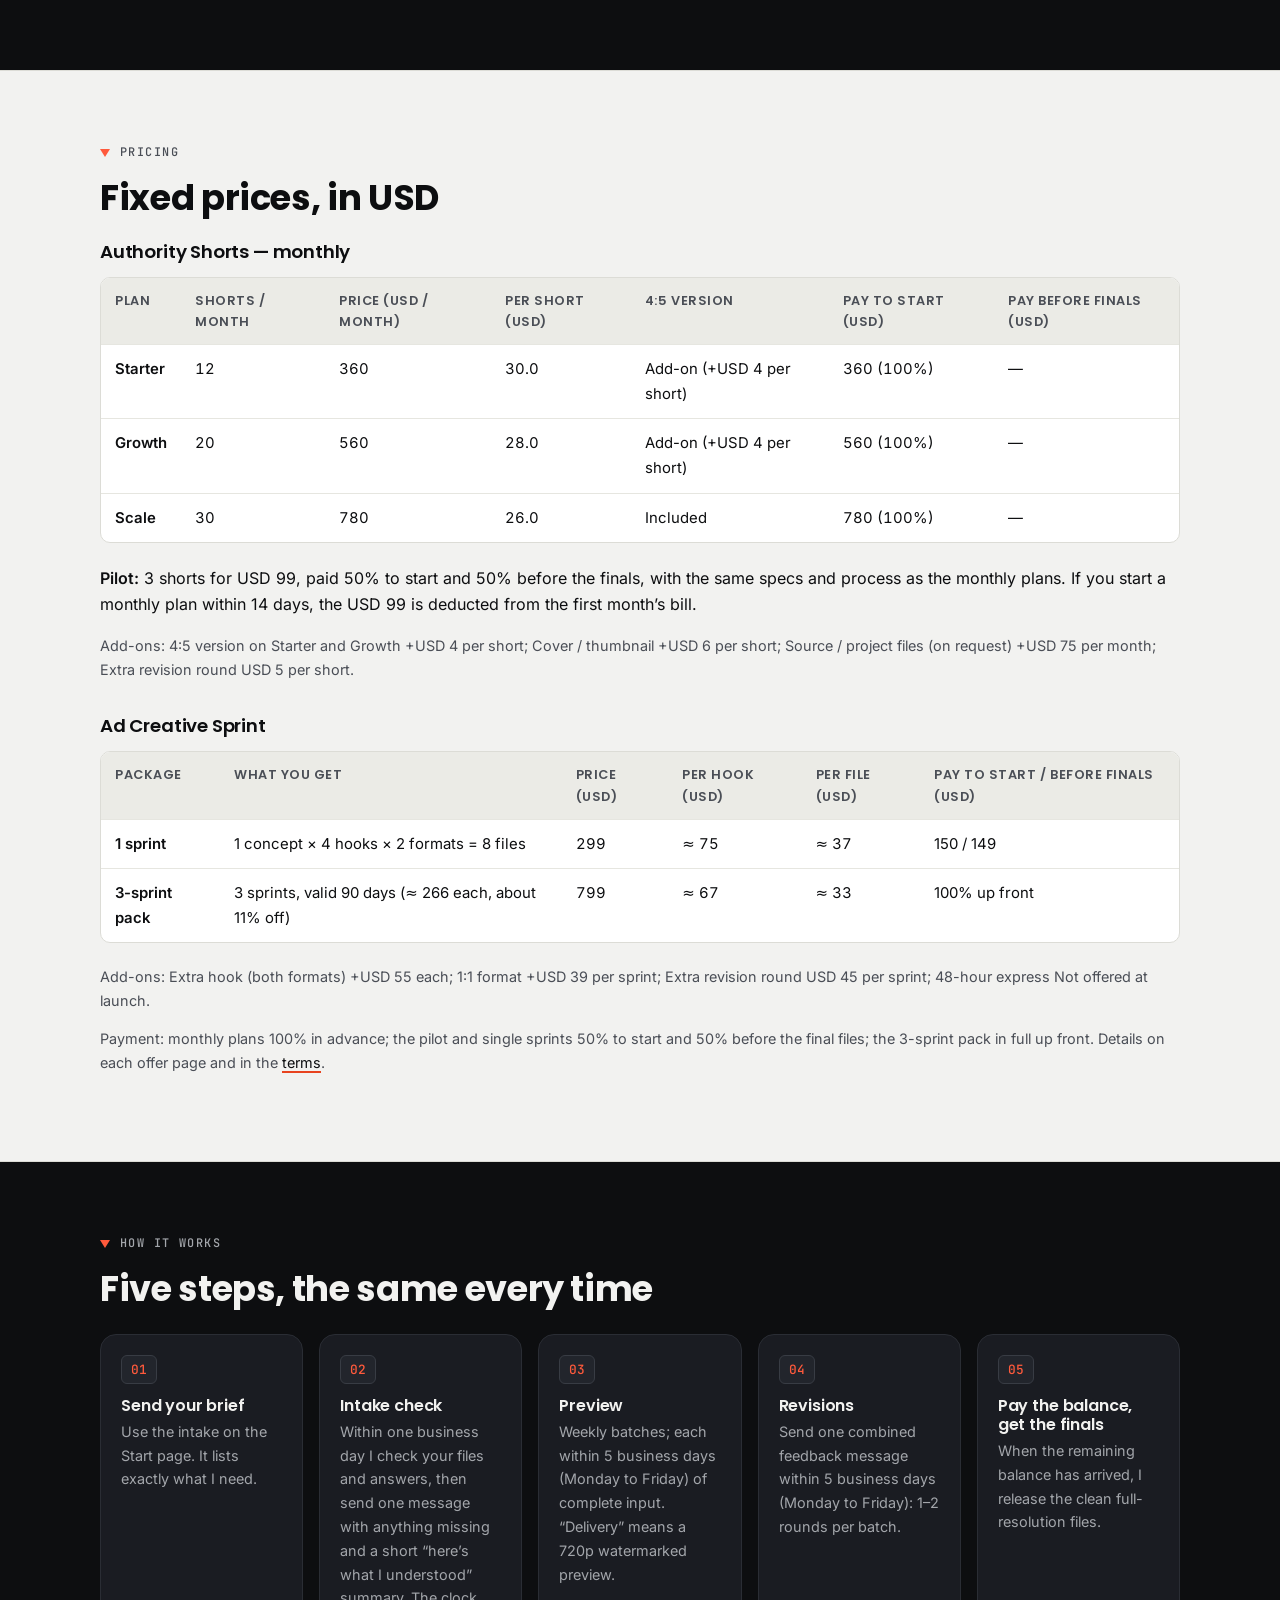
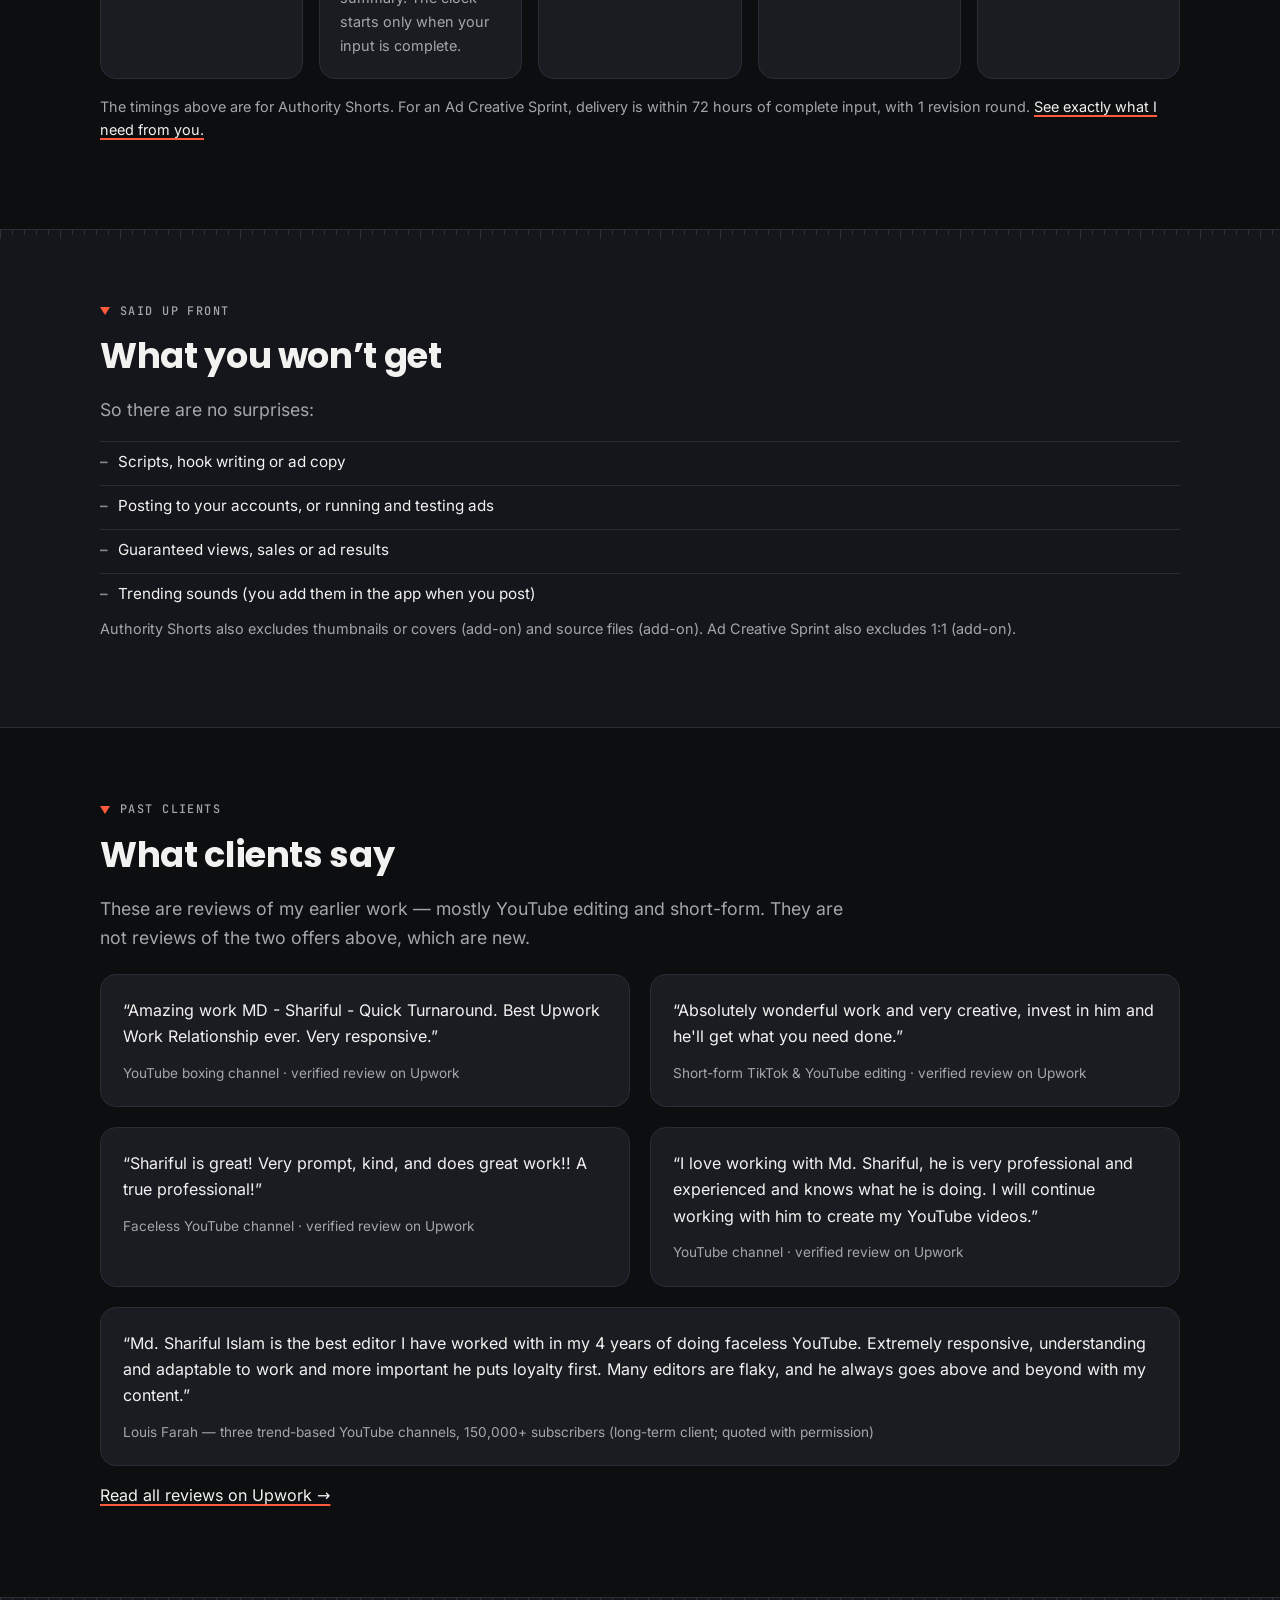
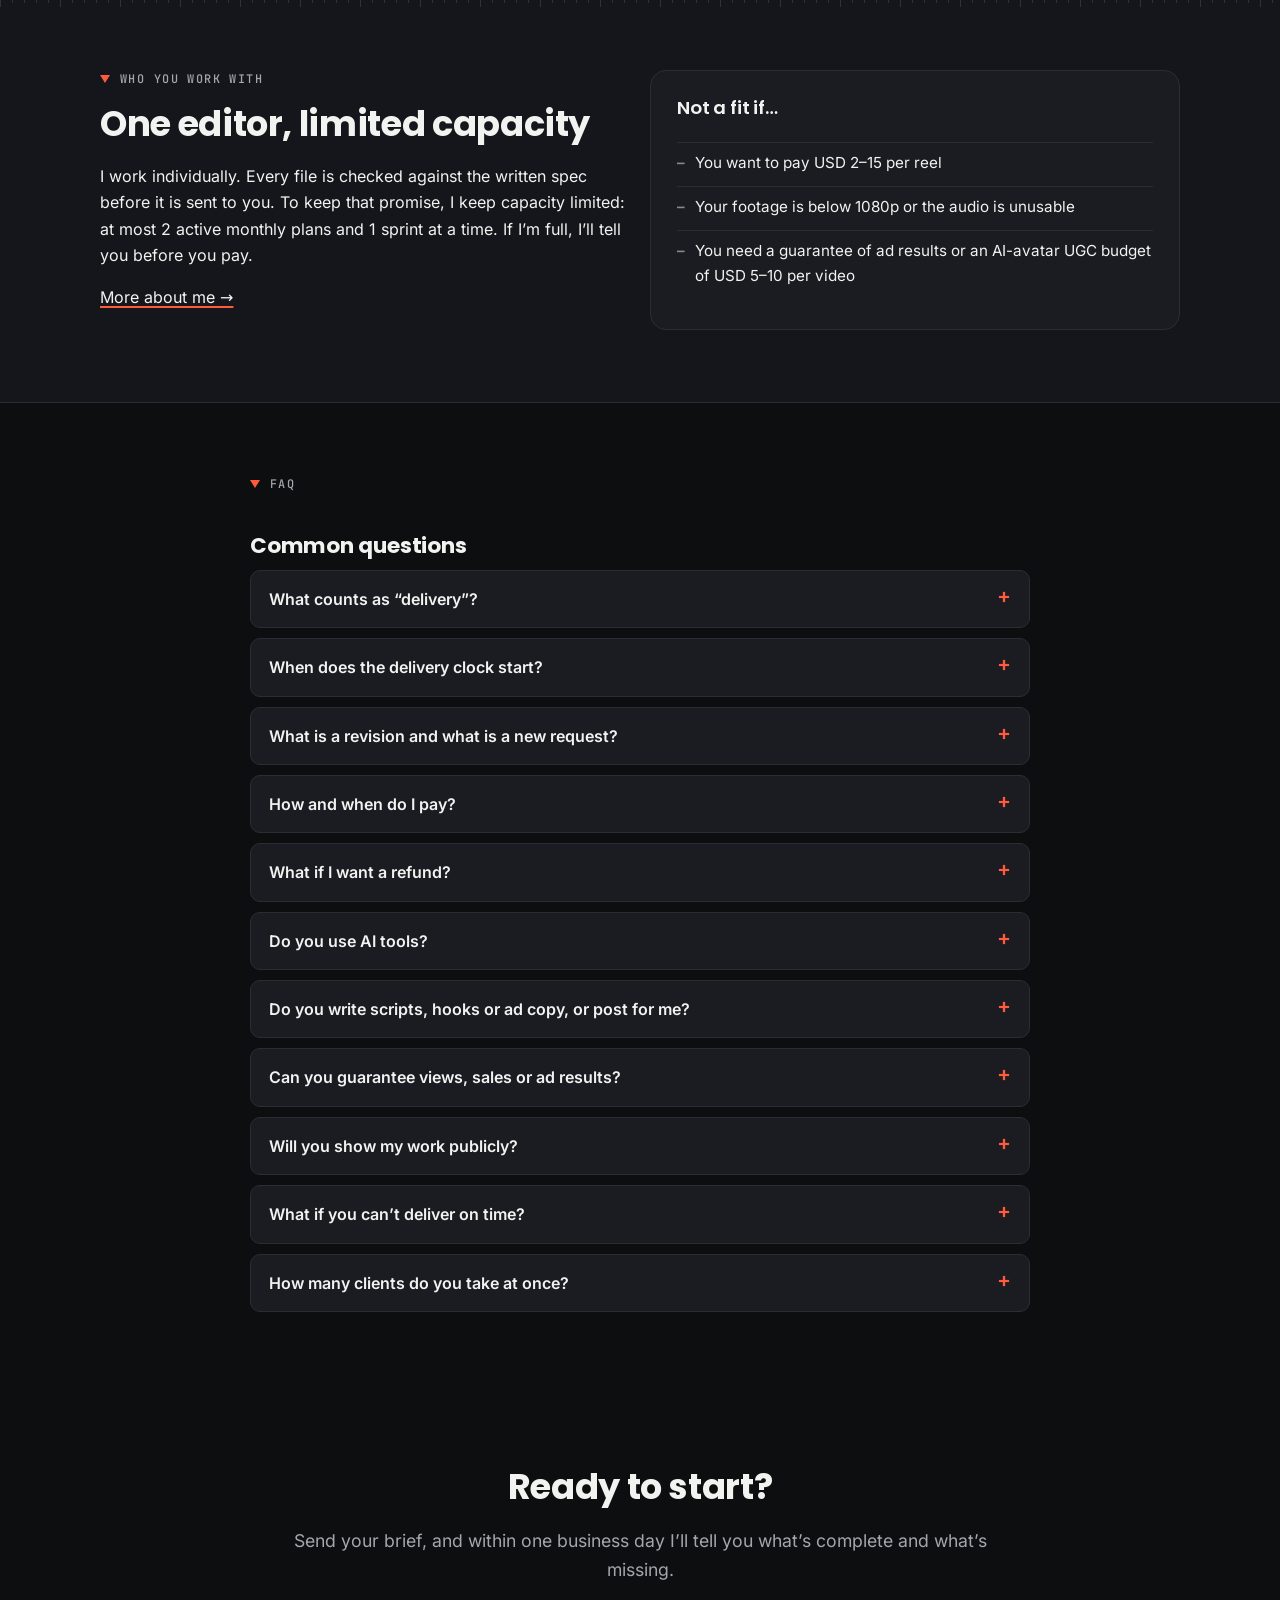
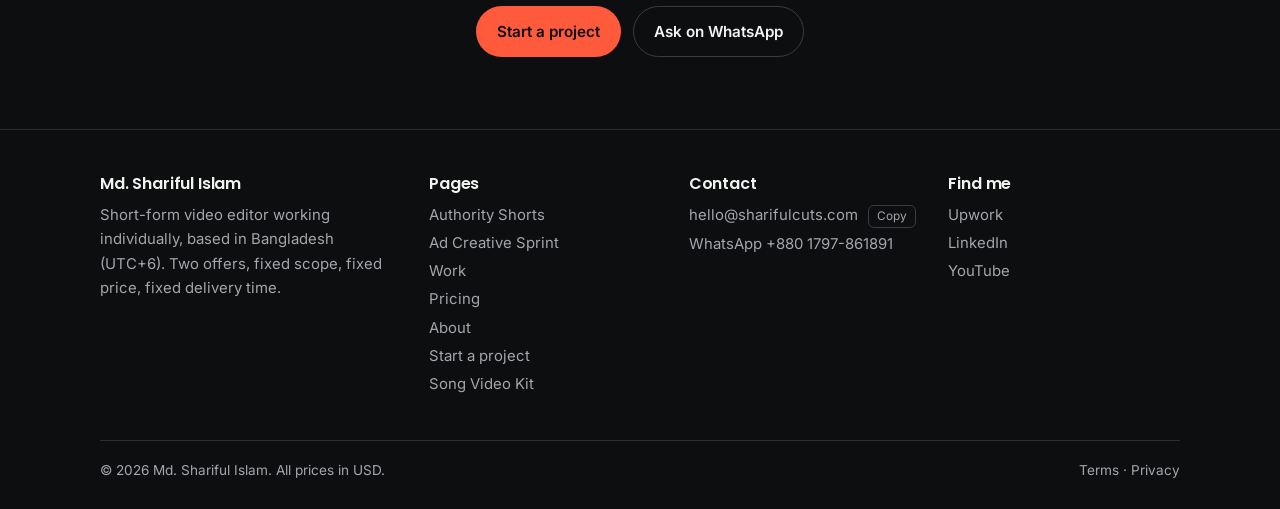
==== commit f8999f08: "Add Song Video Kit page and footer link" ====
--- a/index.html
+++ b/index.html
@@ -242,7 +242,8 @@
 <li><a href="work.html">Work</a></li>
 <li><a href="index.html#pricing">Pricing</a></li>
 <li><a href="about.html">About</a></li>
-<li><a href="start.html">Start a project</a></li></ul></div>
+<li><a href="start.html">Start a project</a></li>
+<li><a href="song-video-kit.html">Song Video Kit</a></li></ul></div>
 <div><h4>Contact</h4><ul>
 <li><a href="mailto:hello@sharifulcuts.com">hello@sharifulcuts.com</a> <button class="copy-btn" type="button" data-copy="hello@sharifulcuts.com" aria-label="Copy email address">Copy</button></li>
 <li><a href="https://wa.me/8801797861891" rel="noopener">WhatsApp +880 1797-861891</a></li></ul></div>
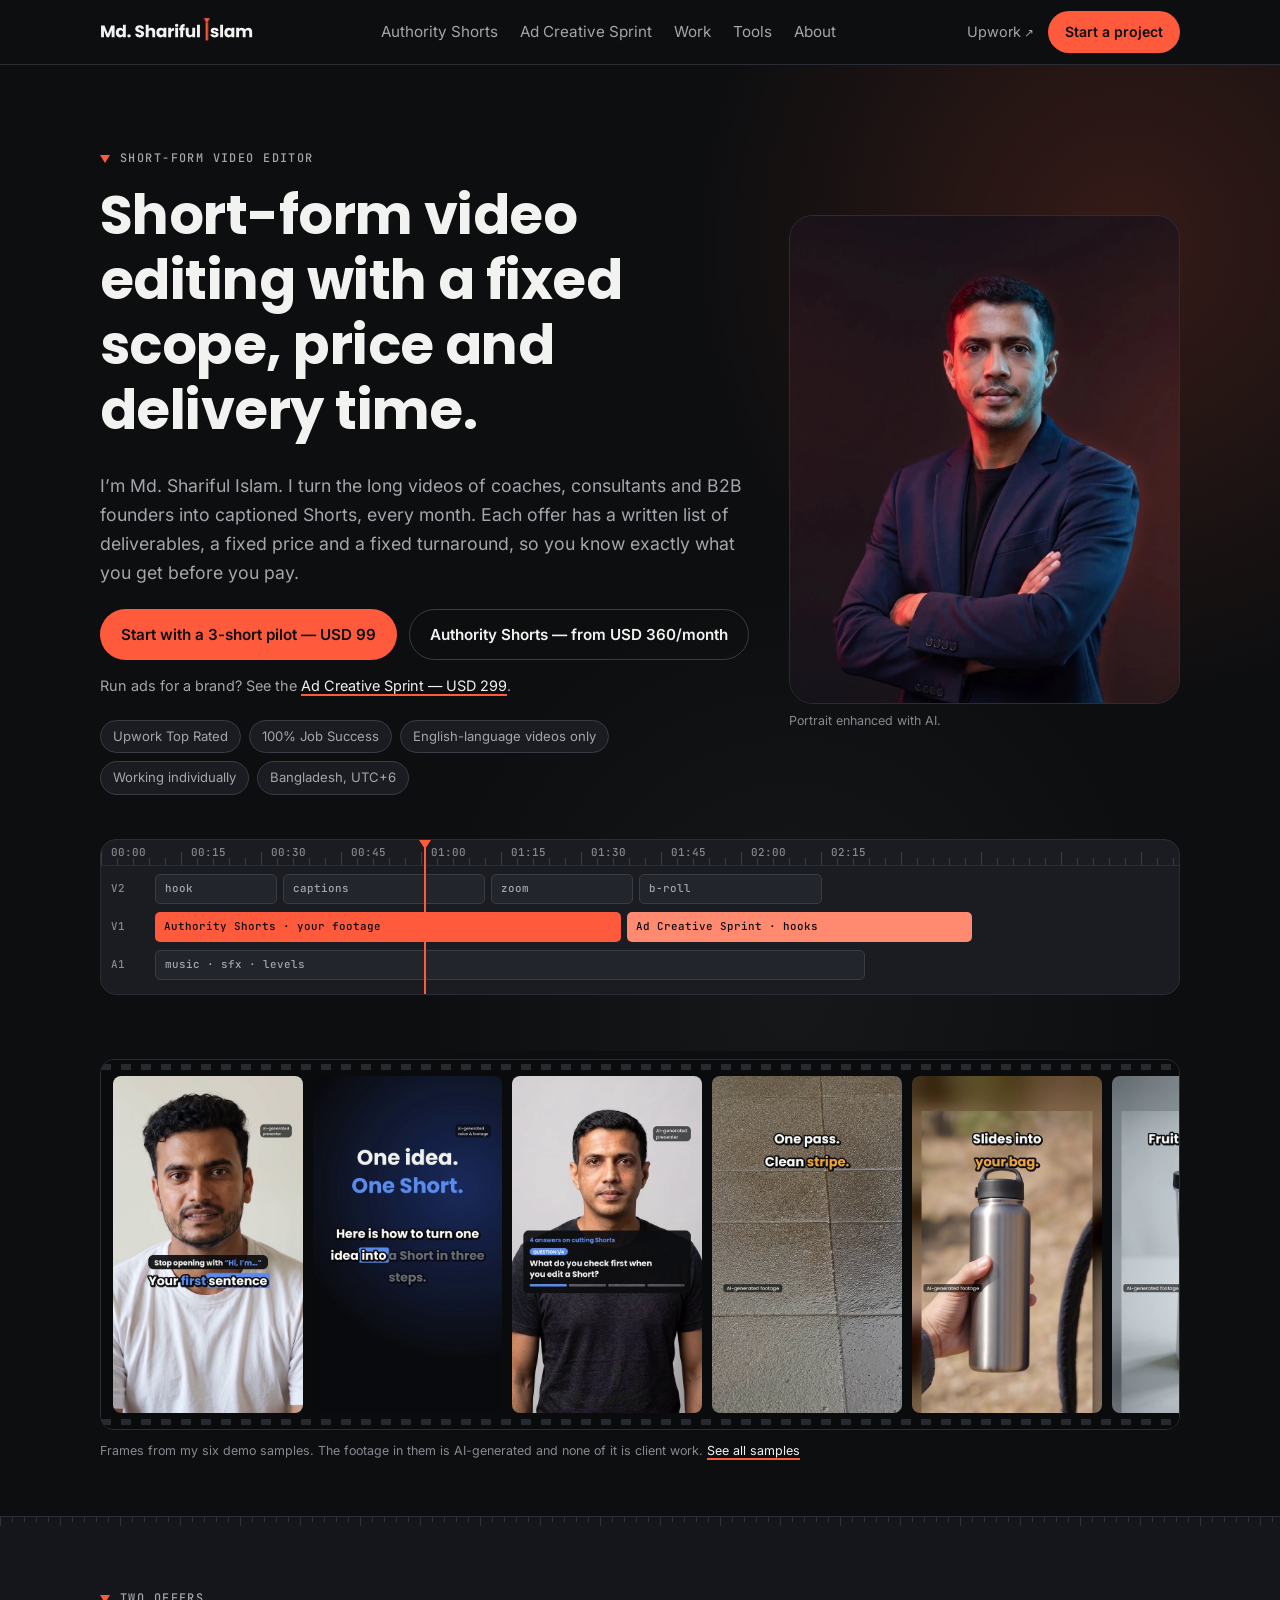
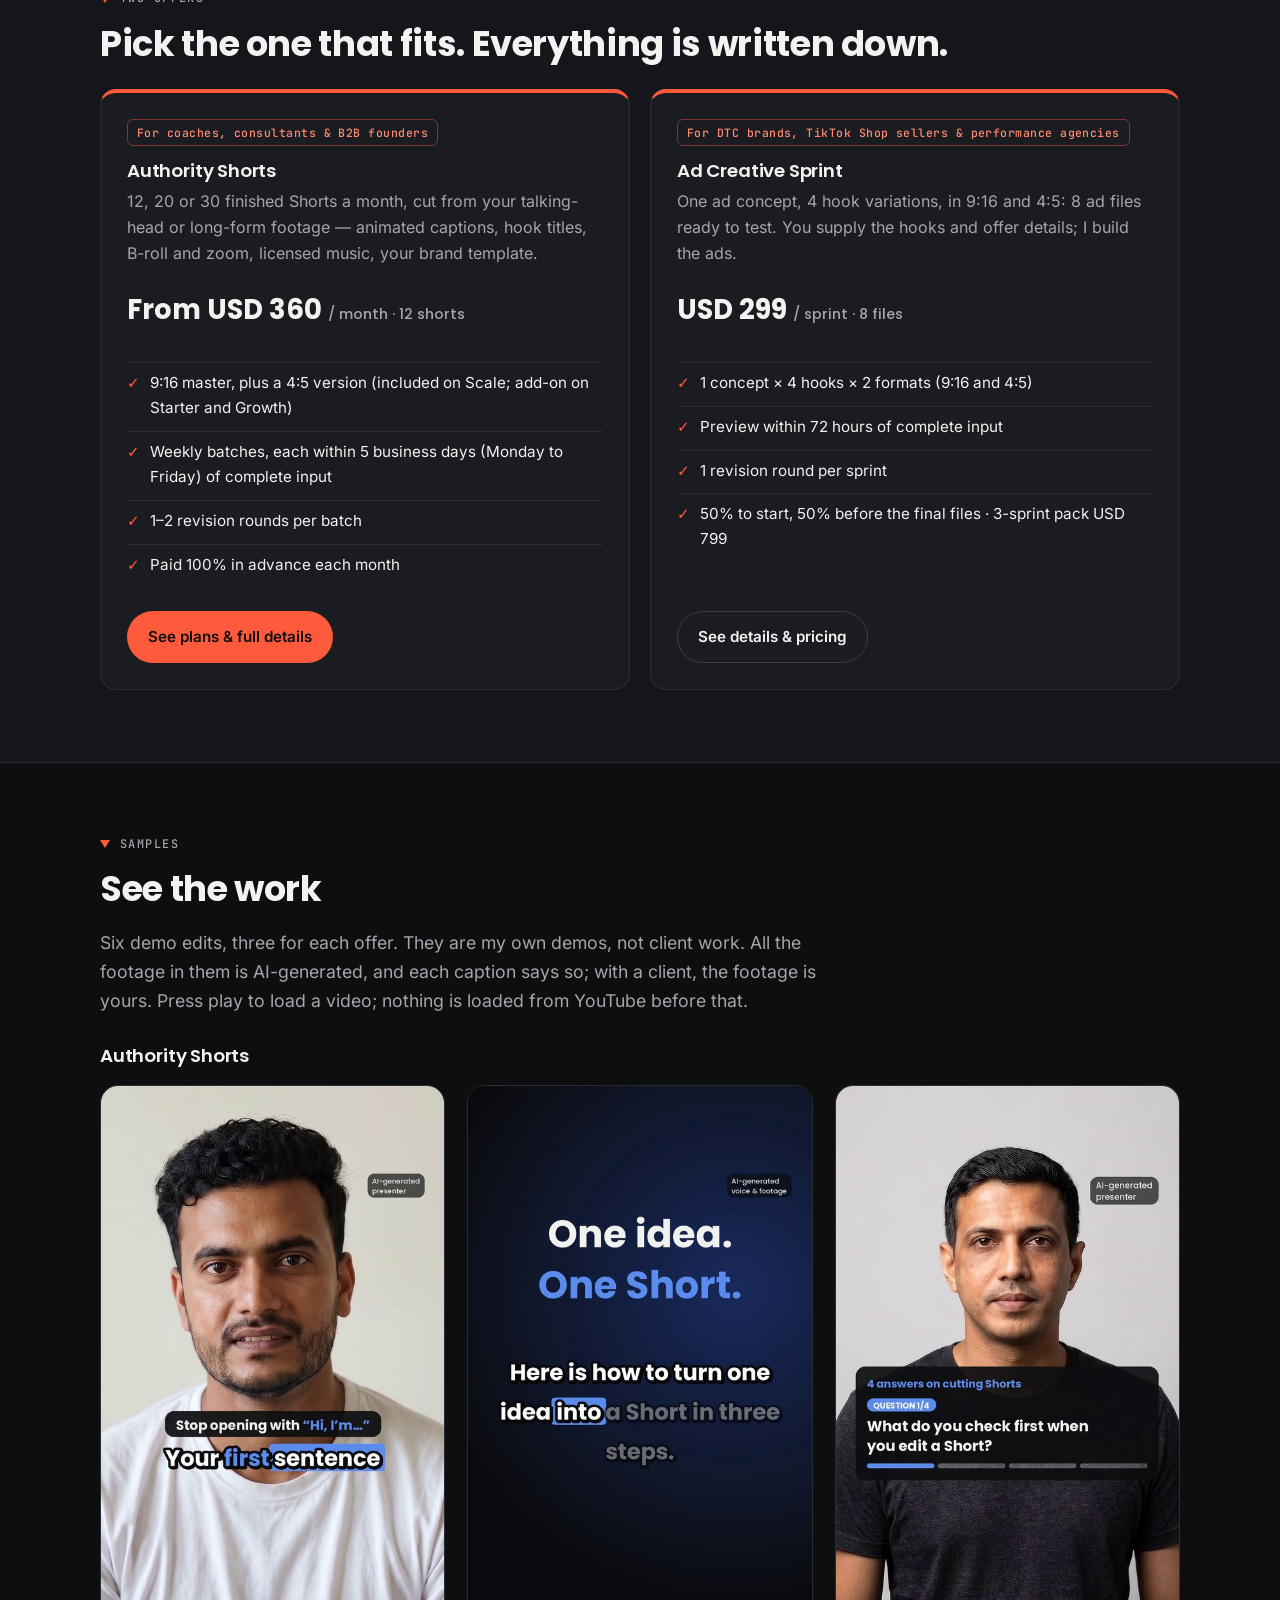
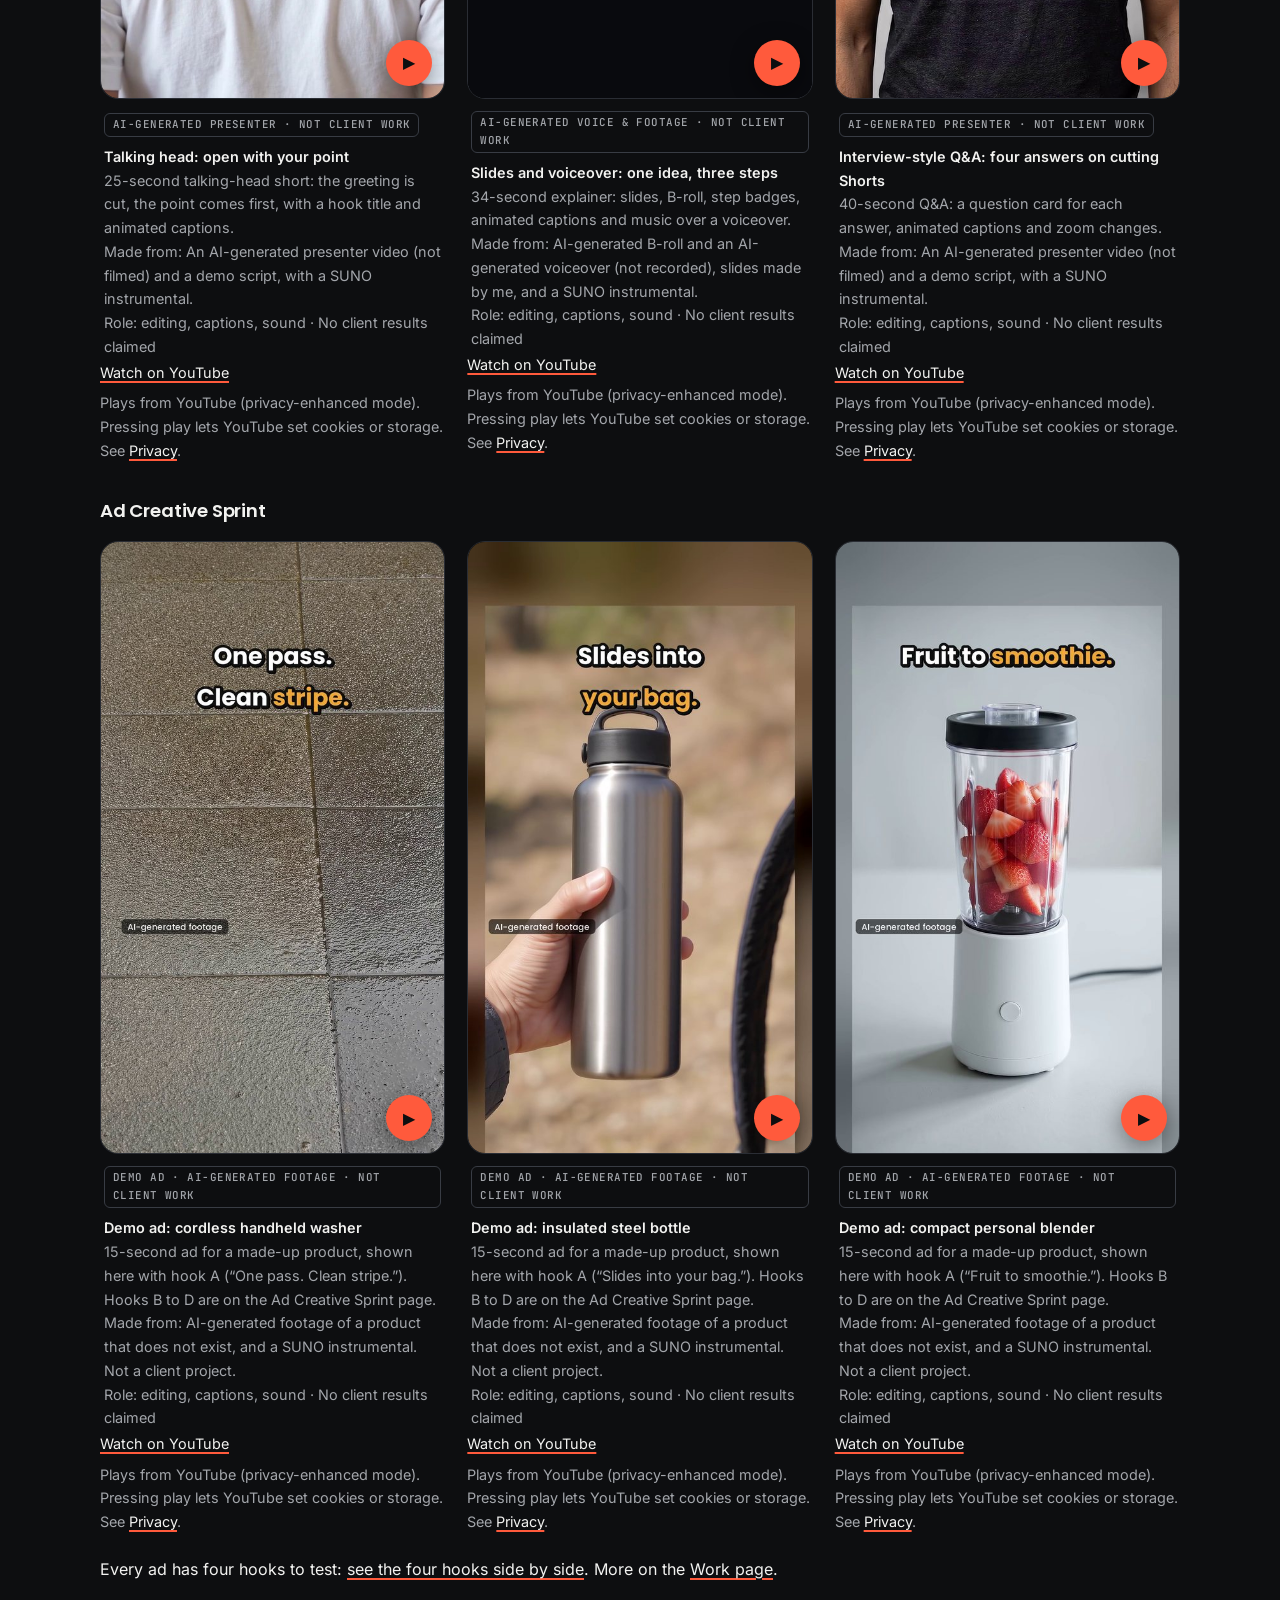
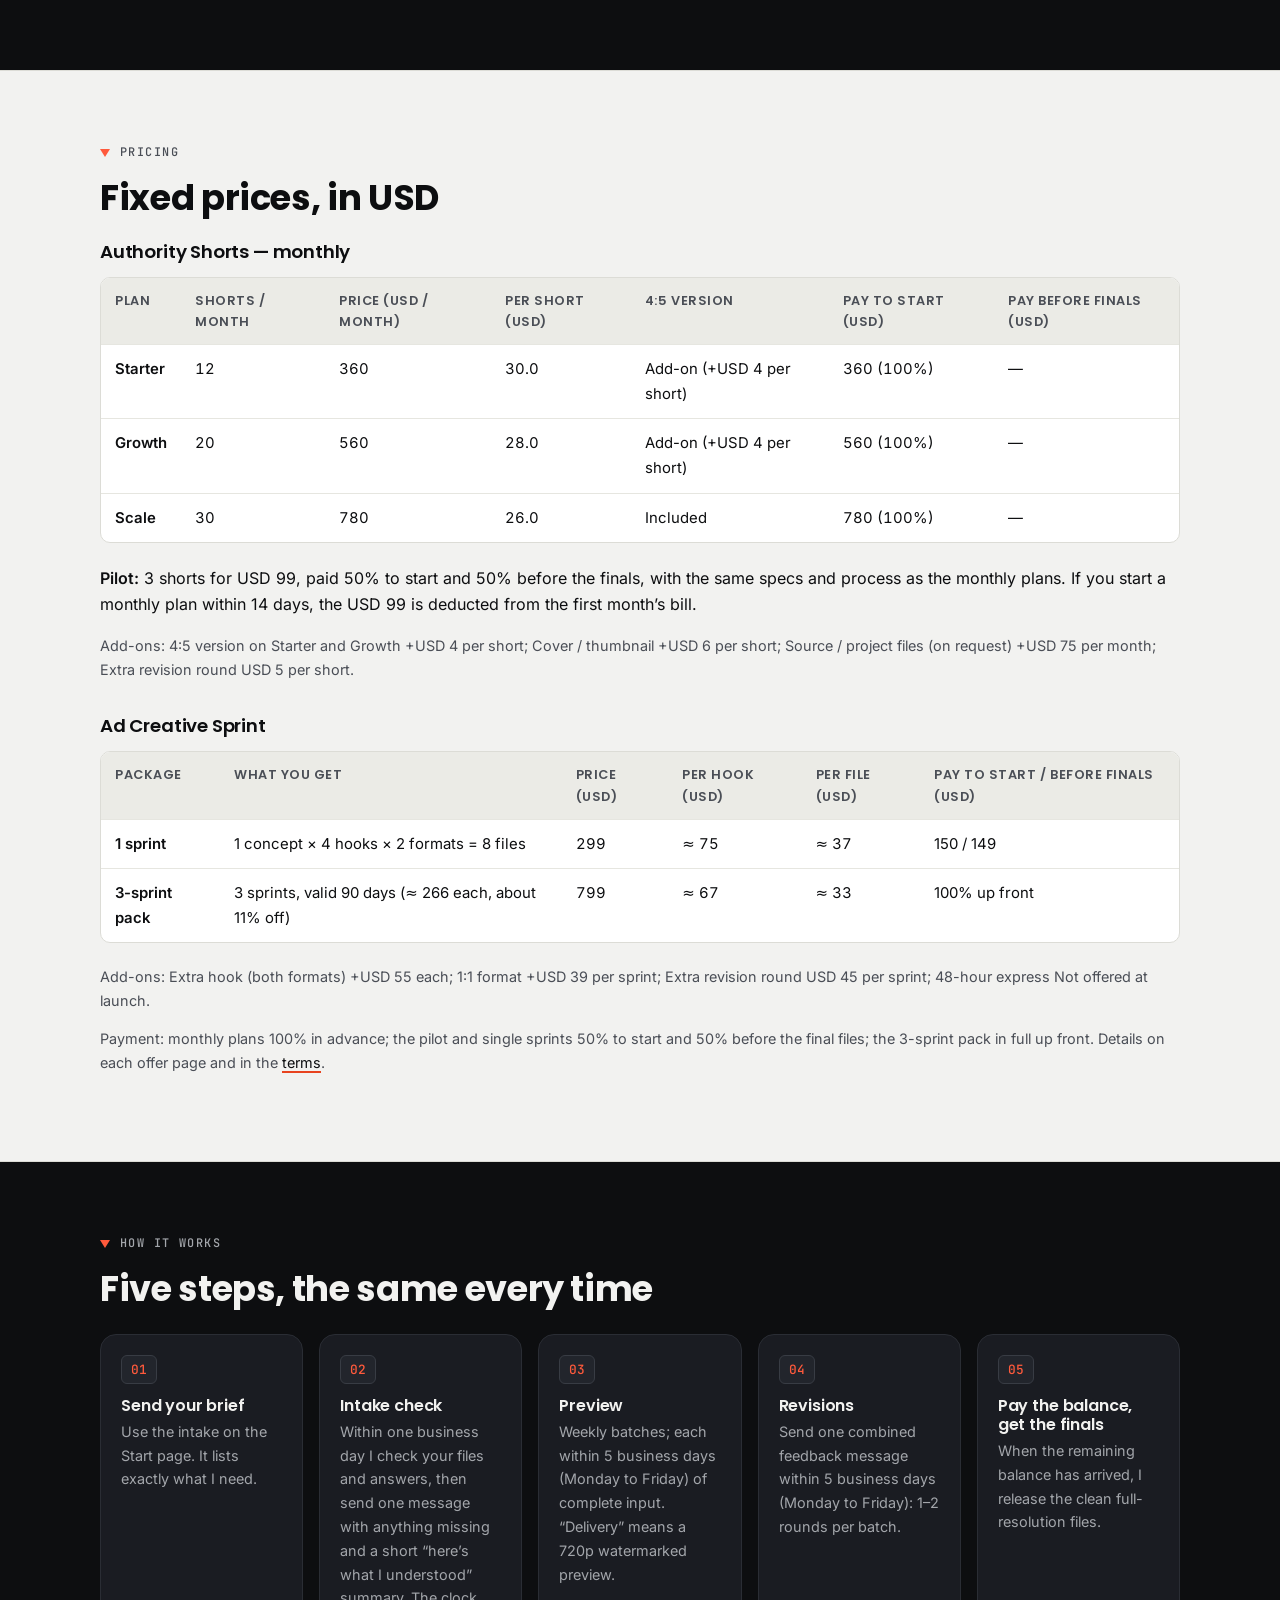
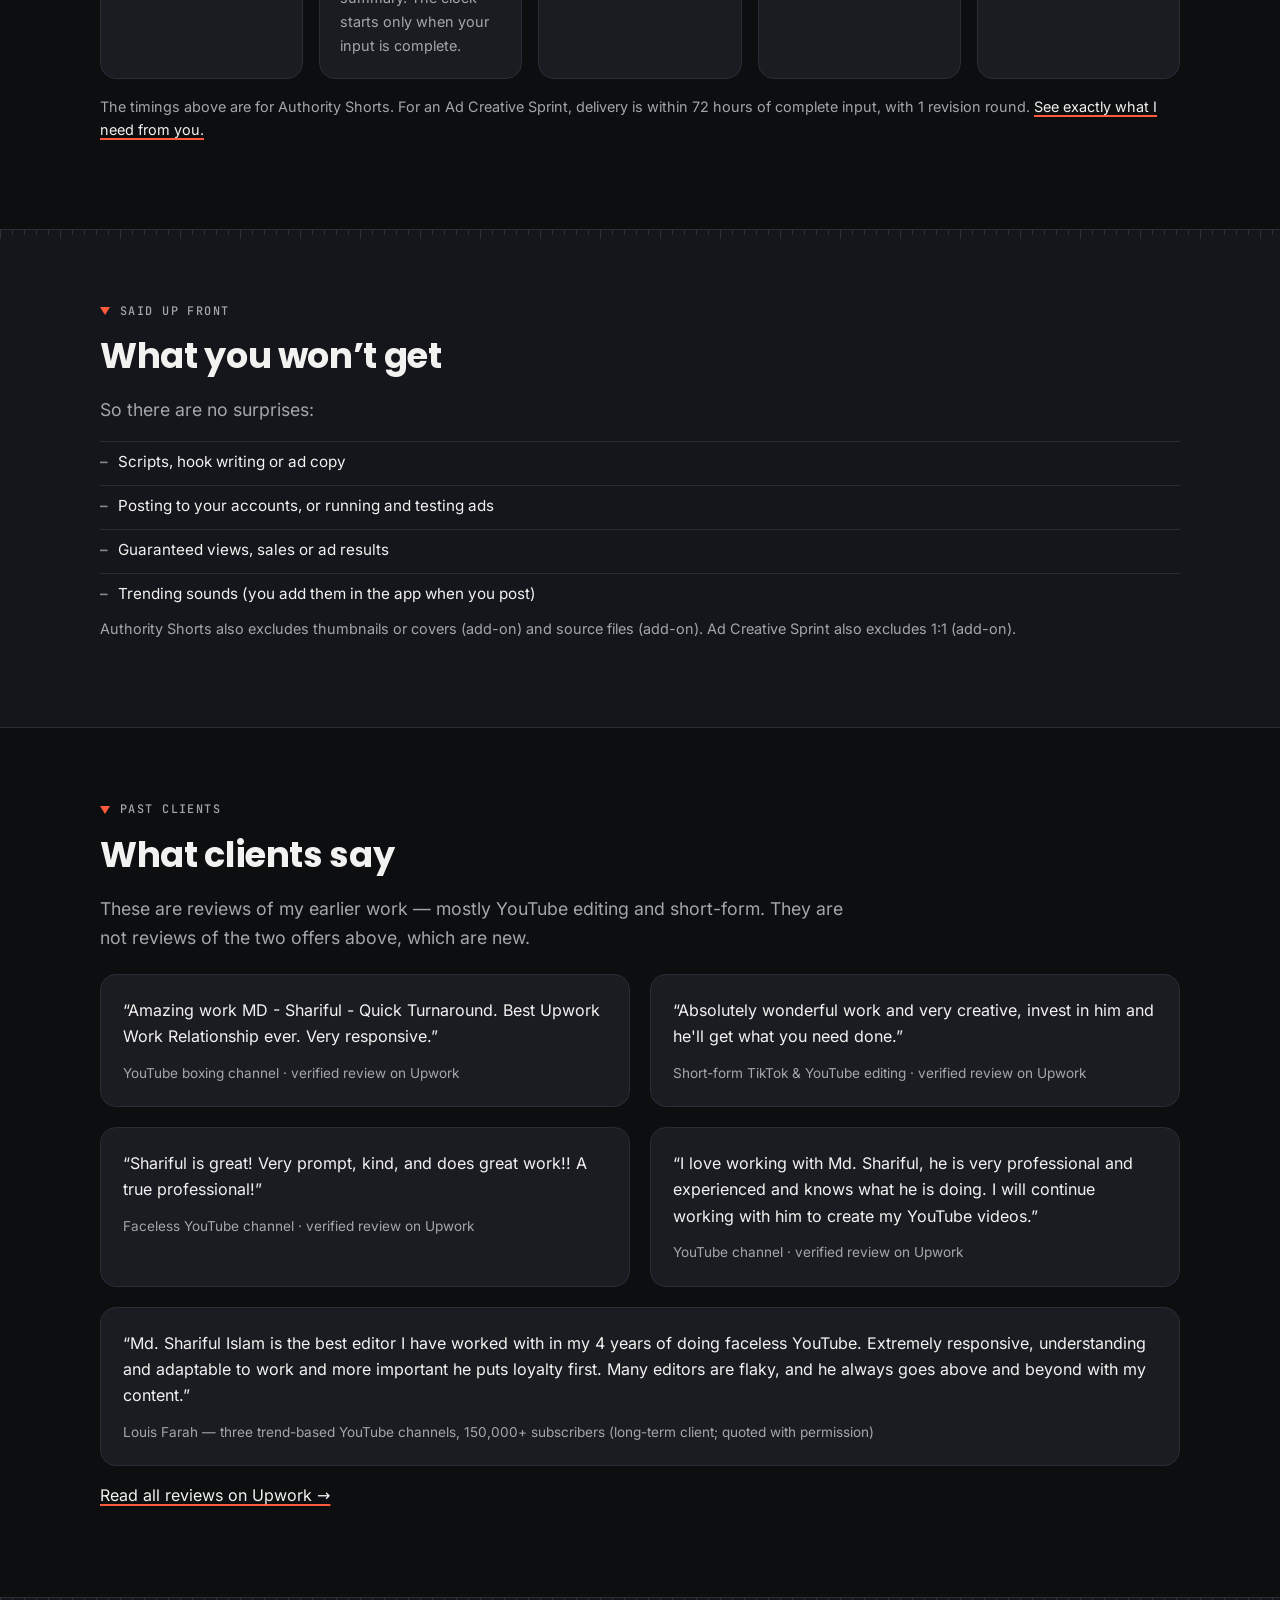
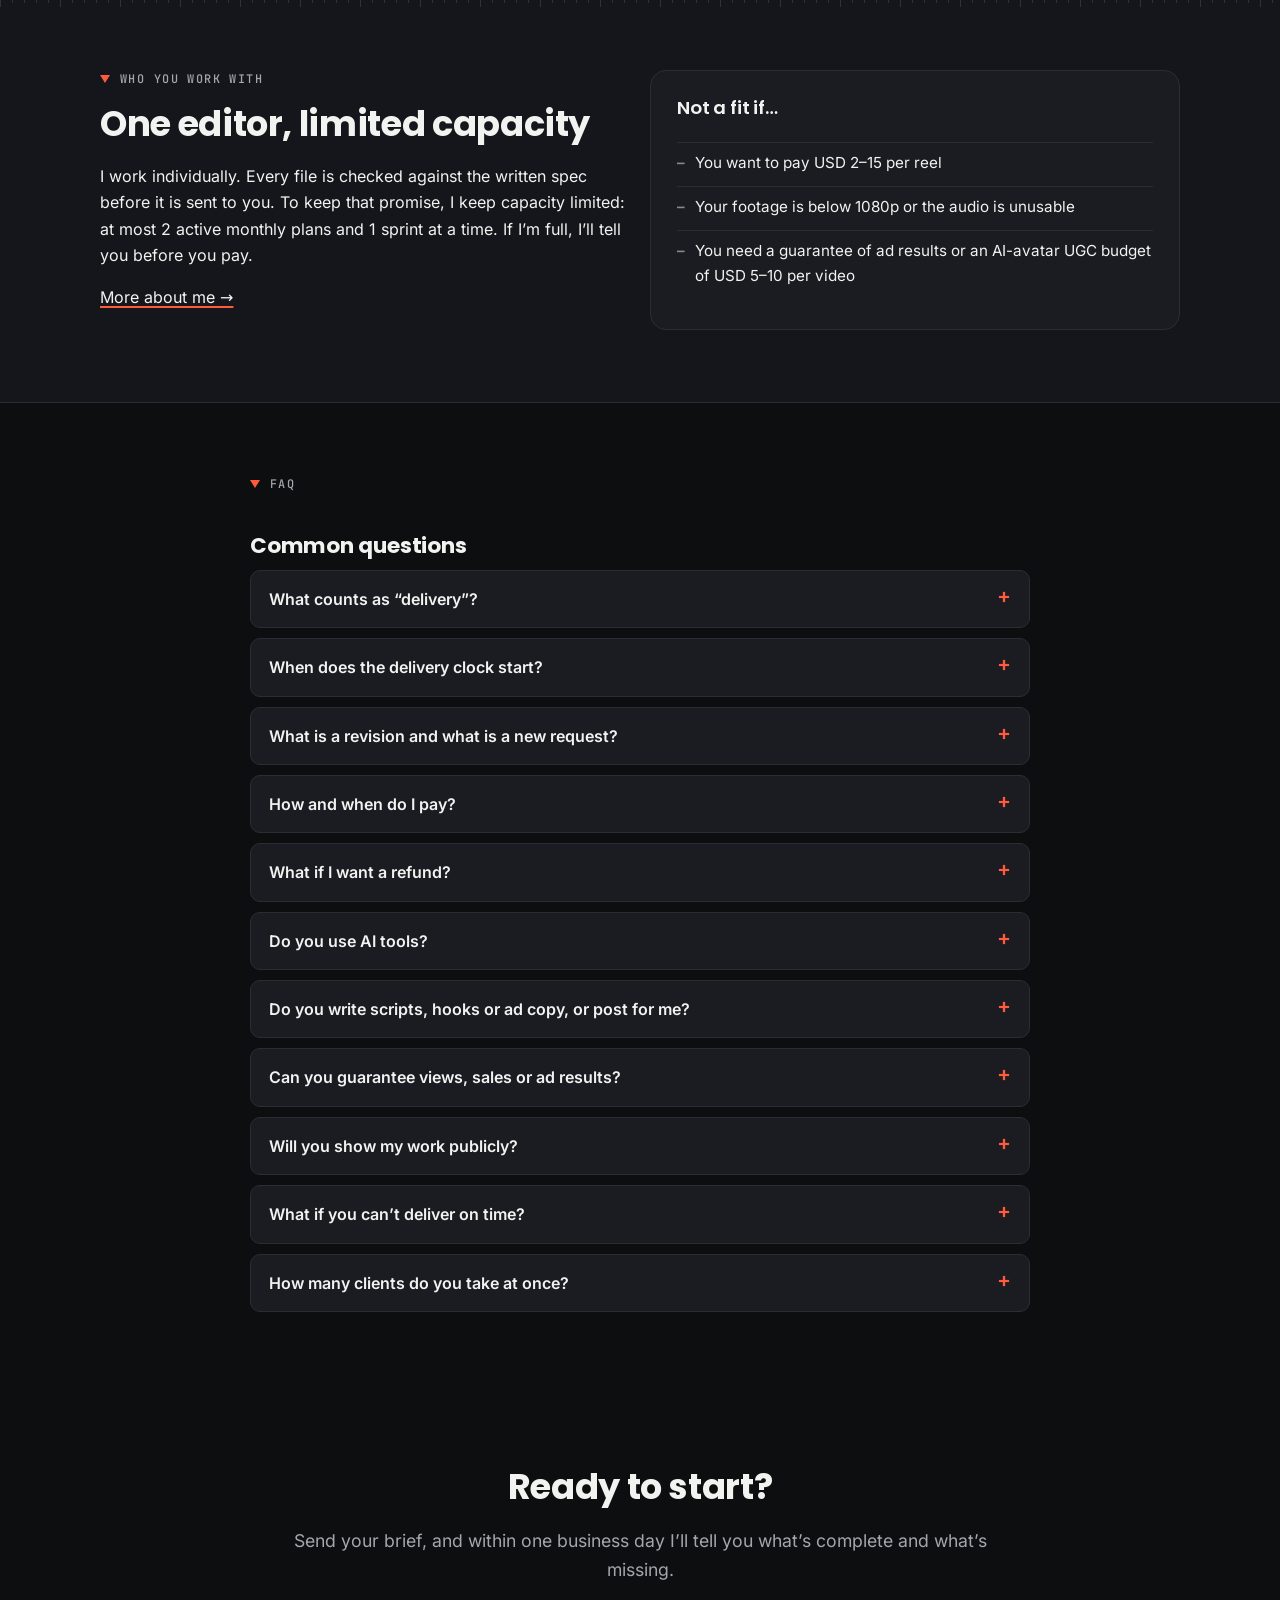
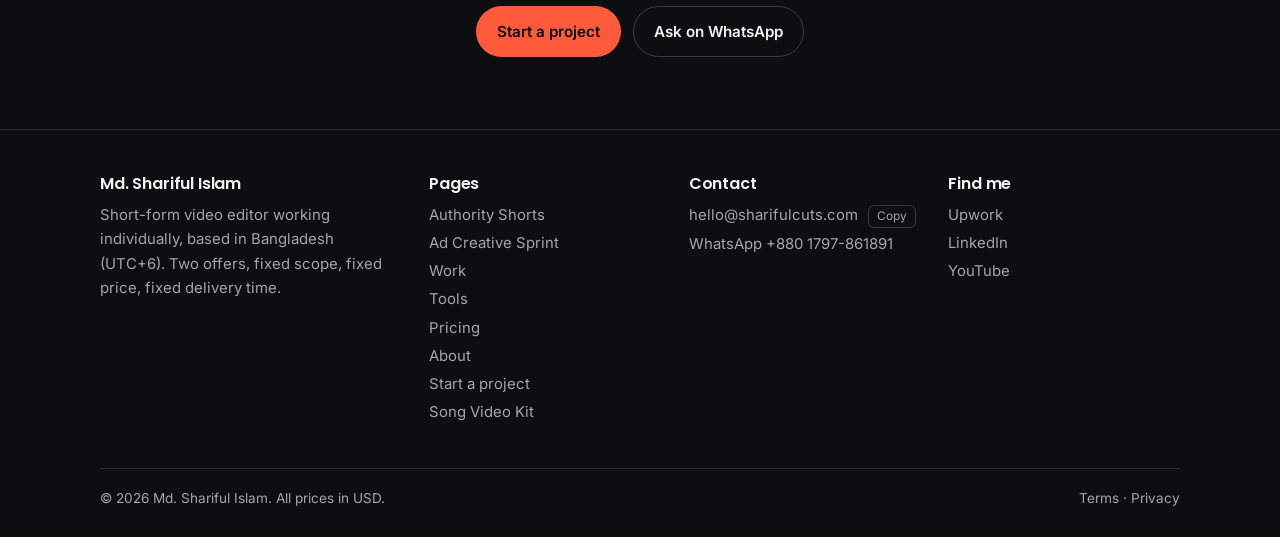
==== commit bc7c7075: "Add 'Tools' link to navigation and footer" ====
--- a/index.html
+++ b/index.html
@@ -98,11 +98,11 @@
 <header class="site-header">
 <div class="container nav">
 <a class="brand" href="index.html" aria-label="Md. Shariful Islam — home"><svg xmlns="http://www.w3.org/2000/svg" viewBox="0 0 288.7 64" role="img" aria-label="Md. Shariful Islam" class="wordmark" height="34"><path fill="currentColor" d="M27.42 19.54V42H21.95V28.53L16.93 42H12.51L7.46 28.5V42H1.98V19.54H8.45L14.75 35.09L20.99 19.54Z M37.64 23.89Q39.4 23.89 40.86 24.62Q42.32 25.36 43.15 26.61V18.32H48.62V42H43.15V39.44Q42.38 40.72 40.96 41.49Q39.53 42.26 37.64 42.26Q35.44 42.26 33.64 41.12Q31.85 39.98 30.81 37.89Q29.77 35.79 29.77 33.04Q29.77 30.29 30.81 28.21Q31.85 26.13 33.64 25.01Q35.44 23.89 37.64 23.89ZM39.24 28.66Q37.61 28.66 36.48 29.82Q35.34 30.99 35.34 33.04Q35.34 35.09 36.48 36.29Q37.61 37.49 39.24 37.49Q40.88 37.49 42.01 36.3Q43.15 35.12 43.15 33.07Q43.15 31.02 42.01 29.84Q40.88 28.66 39.24 28.66Z M51.38 39.31Q51.38 38.03 52.3 37.17Q53.21 36.3 54.65 36.3Q56.06 36.3 56.97 37.17Q57.88 38.03 57.88 39.31Q57.88 40.56 56.97 41.41Q56.06 42.26 54.65 42.26Q53.21 42.26 52.3 41.41Q51.38 40.56 51.38 39.31Z  M66.26 35.28H72.08Q72.21 36.53 72.94 37.18Q73.68 37.84 74.86 37.84Q76.08 37.84 76.78 37.28Q77.49 36.72 77.49 35.73Q77.49 34.9 76.93 34.35Q76.37 33.81 75.55 33.46Q74.74 33.1 73.23 32.66Q71.06 31.98 69.68 31.31Q68.3 30.64 67.31 29.33Q66.32 28.02 66.32 25.9Q66.32 22.77 68.59 20.99Q70.86 19.22 74.51 19.22Q78.22 19.22 80.5 20.99Q82.77 22.77 82.93 25.94H77.01Q76.94 24.85 76.21 24.22Q75.47 23.6 74.32 23.6Q73.33 23.6 72.72 24.13Q72.11 24.66 72.11 25.65Q72.11 26.74 73.14 27.34Q74.16 27.95 76.34 28.66Q78.51 29.39 79.87 30.06Q81.23 30.74 82.22 32.02Q83.22 33.3 83.22 35.31Q83.22 37.23 82.24 38.8Q81.26 40.37 79.41 41.3Q77.55 42.22 75.02 42.22Q72.56 42.22 70.61 41.42Q68.66 40.62 67.49 39.06Q66.32 37.49 66.26 35.28Z M103.84 31.57V42H98.4V32.3Q98.4 30.51 97.47 29.52Q96.54 28.53 94.97 28.53Q93.4 28.53 92.48 29.52Q91.55 30.51 91.55 32.3V42H86.08V18.32H91.55V26.54Q92.38 25.36 93.82 24.66Q95.26 23.95 97.05 23.95Q100.12 23.95 101.98 25.98Q103.84 28.02 103.84 31.57Z M113.93 23.89Q115.82 23.89 117.24 24.66Q118.66 25.42 119.43 26.67V24.14H124.9V42H119.43V39.47Q118.63 40.72 117.21 41.49Q115.78 42.26 113.9 42.26Q111.72 42.26 109.93 41.12Q108.14 39.98 107.1 37.89Q106.06 35.79 106.06 33.04Q106.06 30.29 107.1 28.21Q108.14 26.13 109.93 25.01Q111.72 23.89 113.93 23.89ZM115.53 28.66Q113.9 28.66 112.76 29.82Q111.62 30.99 111.62 33.04Q111.62 35.09 112.76 36.29Q113.9 37.49 115.53 37.49Q117.16 37.49 118.3 36.3Q119.43 35.12 119.43 33.07Q119.43 31.02 118.3 29.84Q117.16 28.66 115.53 28.66Z M139.44 23.95V29.74H137.94Q135.89 29.74 134.87 30.62Q133.84 31.5 133.84 33.71V42H128.37V24.14H133.84V27.12Q134.8 25.65 136.24 24.8Q137.68 23.95 139.44 23.95Z M141.06 19.34Q141.06 18.06 141.97 17.22Q142.88 16.37 144.32 16.37Q145.73 16.37 146.64 17.22Q147.55 18.06 147.55 19.34Q147.55 20.59 146.64 21.44Q145.73 22.29 144.32 22.29Q142.88 22.29 141.97 21.44Q141.06 20.59 141.06 19.34ZM147.04 24.14V42H141.57V24.14Z M159.47 28.69H156.52V42H151.05V28.69H149.07V24.14H151.05V23.63Q151.05 20.34 152.94 18.62Q154.83 16.91 158.48 16.91Q159.08 16.91 159.37 16.94V21.58Q157.8 21.49 157.16 22.03Q156.52 22.58 156.52 23.98V24.14H159.47Z M179.16 24.14V42H173.69V39.57Q172.86 40.75 171.43 41.47Q170.01 42.19 168.28 42.19Q166.23 42.19 164.66 41.28Q163.1 40.37 162.23 38.64Q161.37 36.91 161.37 34.58V24.14H166.81V33.84Q166.81 35.63 167.74 36.62Q168.66 37.62 170.23 37.62Q171.83 37.62 172.76 36.62Q173.69 35.63 173.69 33.84V24.14Z M188.07 18.32V42H182.6V18.32Z  M207.86 36.14H213.27Q213.36 37.07 214.13 37.65Q214.9 38.22 216.02 38.22Q217.04 38.22 217.6 37.82Q218.16 37.42 218.16 36.78Q218.16 36.02 217.36 35.65Q216.56 35.28 214.77 34.83Q212.85 34.38 211.57 33.89Q210.29 33.39 209.36 32.32Q208.44 31.25 208.44 29.42Q208.44 27.89 209.28 26.62Q210.13 25.36 211.78 24.62Q213.43 23.89 215.7 23.89Q219.06 23.89 221 25.55Q222.93 27.22 223.22 29.97H218.16Q218.04 29.04 217.35 28.5Q216.66 27.95 215.54 27.95Q214.58 27.95 214.07 28.32Q213.56 28.69 213.56 29.33Q213.56 30.1 214.37 30.48Q215.19 30.86 216.92 31.25Q218.9 31.76 220.15 32.26Q221.4 32.75 222.34 33.86Q223.28 34.96 223.32 36.82Q223.32 38.38 222.44 39.62Q221.56 40.85 219.91 41.55Q218.26 42.26 216.08 42.26Q213.75 42.26 211.92 41.46Q210.1 40.66 209.04 39.26Q207.99 37.87 207.86 36.14Z M231.65 18.32V42H226.18V18.32Z M241.9 23.89Q243.79 23.89 245.21 24.66Q246.64 25.42 247.4 26.67V24.14H252.88V42H247.4V39.47Q246.6 40.72 245.18 41.49Q243.76 42.26 241.87 42.26Q239.69 42.26 237.9 41.12Q236.11 39.98 235.07 37.89Q234.03 35.79 234.03 33.04Q234.03 30.29 235.07 28.21Q236.11 26.13 237.9 25.01Q239.69 23.89 241.9 23.89ZM243.5 28.66Q241.87 28.66 240.73 29.82Q239.6 30.99 239.6 33.04Q239.6 35.09 240.73 36.29Q241.87 37.49 243.5 37.49Q245.13 37.49 246.27 36.3Q247.4 35.12 247.4 33.07Q247.4 31.02 246.27 29.84Q245.13 28.66 243.5 28.66Z M286.39 31.57V42H280.95V32.3Q280.95 30.58 280.04 29.63Q279.13 28.69 277.53 28.69Q275.93 28.69 275.02 29.63Q274.1 30.58 274.1 32.3V42H268.66V32.3Q268.66 30.58 267.75 29.63Q266.84 28.69 265.24 28.69Q263.64 28.69 262.73 29.63Q261.82 30.58 261.82 32.3V42H256.34V24.14H261.82V26.38Q262.65 25.26 263.99 24.61Q265.34 23.95 267.03 23.95Q269.05 23.95 270.63 24.82Q272.22 25.68 273.11 27.28Q274.04 25.81 275.64 24.88Q277.24 23.95 279.13 23.95Q282.46 23.95 284.42 25.97Q286.39 27.98 286.39 31.57Z"/><g class="playhead"><rect x="198.84" y="14" width="4.5" height="34" rx="1" fill="var(--accent)"/><polygon points="195.34,6 206.84,6 201.09,16" fill="var(--accent)"/></g></svg></a>
-<nav class="nav-links" aria-label="Main"><a href="authority-shorts.html">Authority Shorts</a><a href="ad-creative-sprint.html">Ad Creative Sprint</a><a href="work.html">Work</a><a href="about.html">About</a></nav>
+<nav class="nav-links" aria-label="Main"><a href="authority-shorts.html">Authority Shorts</a><a href="ad-creative-sprint.html">Ad Creative Sprint</a><a href="work.html">Work</a><a href="tools.html">Tools</a><a href="about.html">About</a></nav>
 <div class="nav-cta"><a class="nav-ext" href="https://www.upwork.com/freelancers/~01e389eef945cdf1aa?mp_source=share" rel="noopener">Upwork</a><a class="btn btn-primary btn-sm" href="https://tally.so/r/OQlyGY?utm_source=sharifulcuts&utm_medium=site&utm_campaign=launch&utm_content=nav" target="_blank" rel="noopener" title="Opens the intake form in a new tab">Start a project</a></div>
 <button class="menu-btn" id="menu-btn" aria-expanded="false" aria-controls="mobile-menu">Menu</button>
 </div>
-<div class="mobile-menu" id="mobile-menu"><a href="authority-shorts.html">Authority Shorts</a><a href="ad-creative-sprint.html">Ad Creative Sprint</a><a href="work.html">Work</a><a href="about.html">About</a><a href="index.html#pricing">Pricing</a><a href="https://www.upwork.com/freelancers/~01e389eef945cdf1aa?mp_source=share" rel="noopener">Upwork profile</a><a class="btn btn-primary" href="https://tally.so/r/OQlyGY?utm_source=sharifulcuts&utm_medium=site&utm_campaign=launch&utm_content=mobile-menu" target="_blank" rel="noopener" title="Opens the intake form in a new tab">Start a project</a></div>
+<div class="mobile-menu" id="mobile-menu"><a href="authority-shorts.html">Authority Shorts</a><a href="ad-creative-sprint.html">Ad Creative Sprint</a><a href="work.html">Work</a><a href="tools.html">Tools</a><a href="about.html">About</a><a href="index.html#pricing">Pricing</a><a href="https://www.upwork.com/freelancers/~01e389eef945cdf1aa?mp_source=share" rel="noopener">Upwork profile</a><a class="btn btn-primary" href="https://tally.so/r/OQlyGY?utm_source=sharifulcuts&utm_medium=site&utm_campaign=launch&utm_content=mobile-menu" target="_blank" rel="noopener" title="Opens the intake form in a new tab">Start a project</a></div>
 </header>
 <main id="main">
 <section class="hero"><div class="container hero-grid">
@@ -240,6 +240,7 @@
 <li><a href="authority-shorts.html">Authority Shorts</a></li>
 <li><a href="ad-creative-sprint.html">Ad Creative Sprint</a></li>
 <li><a href="work.html">Work</a></li>
+<li><a href="tools.html">Tools</a></li>
 <li><a href="index.html#pricing">Pricing</a></li>
 <li><a href="about.html">About</a></li>
 <li><a href="start.html">Start a project</a></li>
